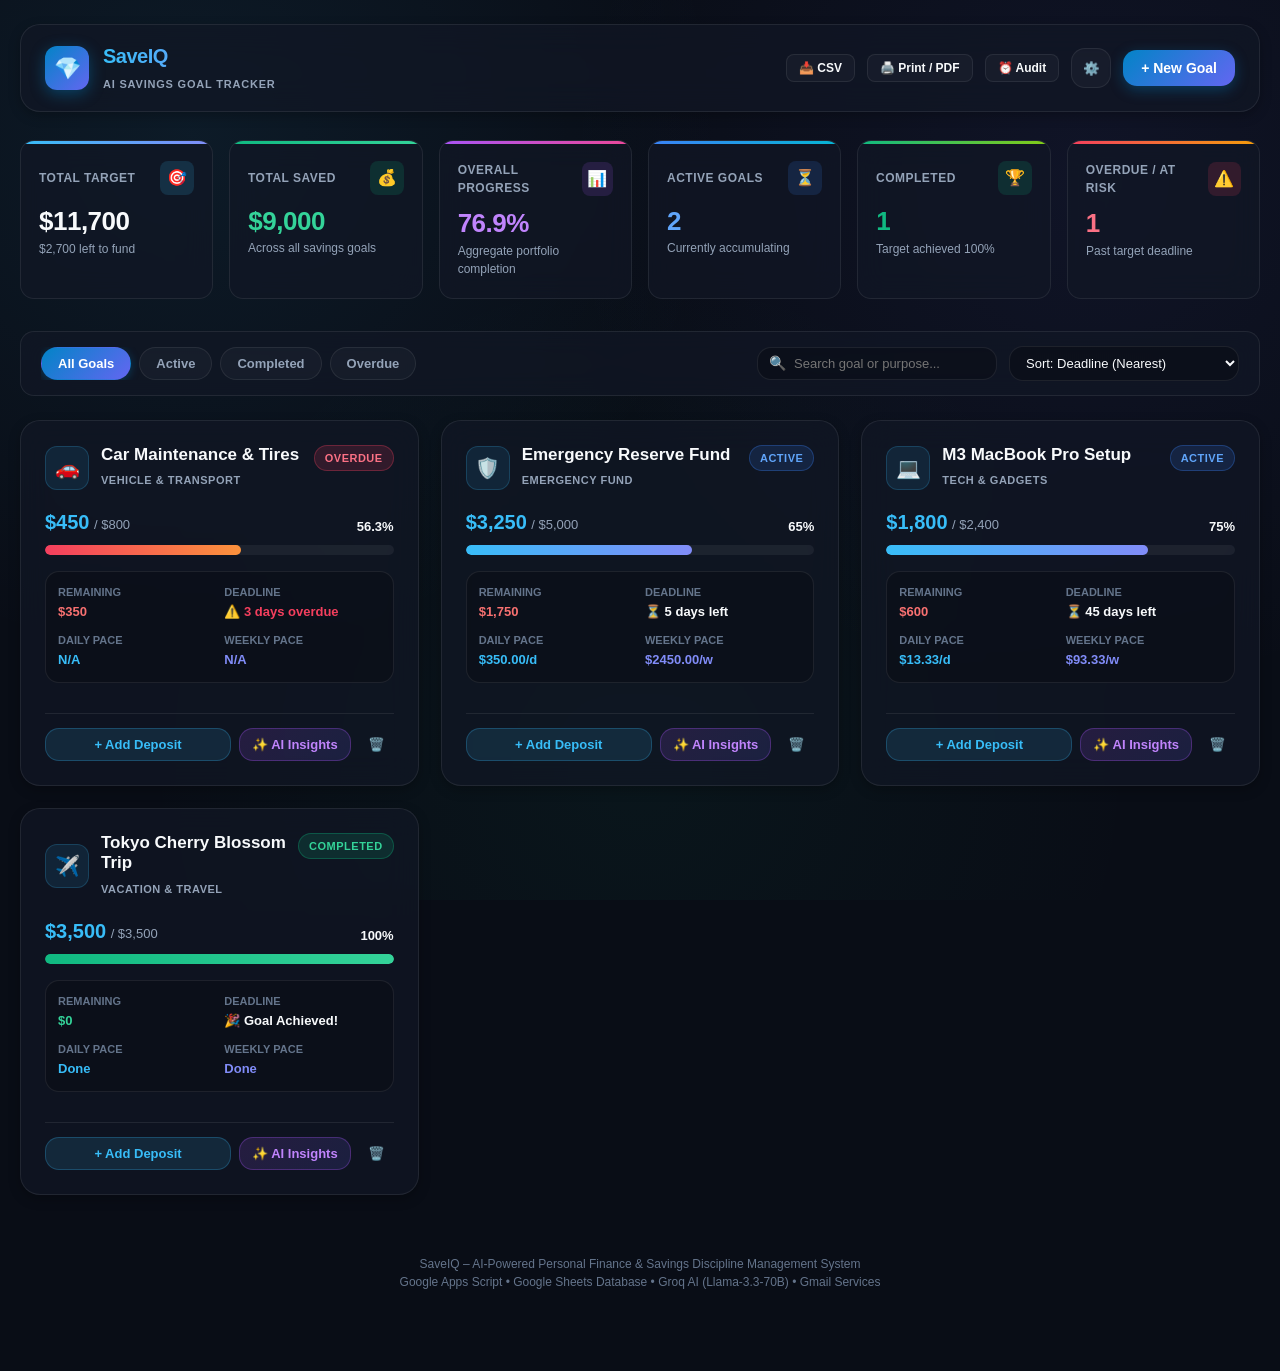
==== Index.html @ c3c2f81e "Fix Vercel deployment: inline CSS/JS and add vercel.json" ====
﻿<!DOCTYPE html>
<html lang="en">
<head>
  <meta charset="UTF-8">
  <meta name="viewport" content="width=device-width, initial-scale=1.0">
  <title>SaveIQ – AI Savings Goal Tracker</title>
  <link rel="stylesheet" href="styles.css">
  <style>
    /* Inline Fallback & Apps Script compatibility */
    /* ==========================================================================
   SaveIQ – AI Savings Goal Tracker
   Modern Glassmorphism UI & High-Fidelity Design System
   ========================================================================== */

:root {
  /* Color Palette */
  --bg-primary: #090d16;
  --bg-secondary: #0f172a;
  --bg-card: rgba(18, 24, 38, 0.7);
  --bg-card-hover: rgba(26, 34, 52, 0.85);
  --bg-glass: rgba(255, 255, 255, 0.03);
  --border-glass: rgba(255, 255, 255, 0.08);
  --border-focus: #38bdf8;

  --accent-cyan: #38bdf8;
  --accent-blue: #3b82f6;
  --accent-indigo: #6366f1;
  --accent-purple: #a855f7;
  --accent-emerald: #10b981;
  --accent-amber: #f59e0b;
  --accent-rose: #f43f5e;

  /* Typography */
  --text-main: #f8fafc;
  --text-muted: #94a3b8;
  --text-dim: #64748b;
  --font-family: -apple-system, BlinkMacSystemFont, "Segoe UI", Roboto, "Helvetica Neue", Arial, sans-serif;

  /* Elevation & Shadows */
  --shadow-sm: 0 4px 12px rgba(0, 0, 0, 0.25);
  --shadow-md: 0 10px 30px rgba(0, 0, 0, 0.4);
  --shadow-lg: 0 20px 50px rgba(0, 0, 0, 0.6);
  --shadow-glow: 0 0 25px rgba(56, 189, 248, 0.25);

  --radius-sm: 8px;
  --radius-md: 14px;
  --radius-lg: 20px;
  --radius-full: 9999px;

  --transition-fast: 0.2s cubic-bezier(0.4, 0, 0.2, 1);
  --transition-normal: 0.3s cubic-bezier(0.4, 0, 0.2, 1);
}

/* Light Theme Variables */
[data-theme="light"] {
  --bg-primary: #f1f5f9;
  --bg-secondary: #ffffff;
  --bg-card: rgba(255, 255, 255, 0.85);
  --bg-card-hover: rgba(255, 255, 255, 0.98);
  --bg-glass: rgba(0, 0, 0, 0.02);
  --border-glass: rgba(0, 0, 0, 0.08);
  --border-focus: #0284c7;
  --text-main: #0f172a;
  --text-muted: #475569;
  --text-dim: #94a3b8;
  --shadow-md: 0 10px 30px rgba(0, 0, 0, 0.08);
  --shadow-glow: 0 0 20px rgba(2, 132, 199, 0.15);
}

/* Reset & Global */
*, *::before, *::after {
  box-sizing: border-box;
  margin: 0;
  padding: 0;
}

body {
  font-family: var(--font-family);
  background-color: var(--bg-primary);
  background-image: 
    radial-gradient(circle at 15% 15%, rgba(56, 189, 248, 0.08) 0%, transparent 40%),
    radial-gradient(circle at 85% 20%, rgba(99, 102, 241, 0.08) 0%, transparent 40%),
    radial-gradient(circle at 50% 85%, rgba(16, 185, 129, 0.05) 0%, transparent 50%);
  background-attachment: fixed;
  color: var(--text-main);
  min-height: 100vh;
  line-height: 1.5;
  overflow-x: hidden;
  -webkit-font-smoothing: antialiased;
}

/* Container */
.container {
  max-width: 1320px;
  margin: 0 auto;
  padding: 24px 20px 80px 20px;
}

/* Header & Navigation */
.header-nav {
  display: flex;
  align-items: center;
  justify-content: space-between;
  padding: 16px 24px;
  background: var(--bg-card);
  backdrop-filter: blur(16px);
  -webkit-backdrop-filter: blur(16px);
  border: 1px solid var(--border-glass);
  border-radius: var(--radius-lg);
  margin-bottom: 28px;
  box-shadow: var(--shadow-sm);
}

.brand {
  display: flex;
  align-items: center;
  gap: 14px;
  text-decoration: none;
  color: inherit;
}

.brand-icon {
  width: 44px;
  height: 44px;
  background: linear-gradient(135deg, #0284c7, #6366f1);
  border-radius: 12px;
  display: flex;
  align-items: center;
  justify-content: center;
  font-size: 22px;
  box-shadow: 0 4px 15px rgba(2, 132, 199, 0.4);
}

.brand-text h1 {
  font-size: 20px;
  font-weight: 800;
  letter-spacing: -0.5px;
  background: linear-gradient(90deg, #38bdf8, #818cf8);
  -webkit-background-clip: text;
  -webkit-text-fill-color: transparent;
}

.brand-text span {
  font-size: 11px;
  font-weight: 600;
  color: var(--text-muted);
  text-transform: uppercase;
  letter-spacing: 0.8px;
}

.nav-actions {
  display: flex;
  align-items: center;
  gap: 12px;
}

/* Buttons */
.btn {
  display: inline-flex;
  align-items: center;
  justify-content: center;
  gap: 8px;
  padding: 10px 18px;
  font-size: 14px;
  font-weight: 600;
  border-radius: var(--radius-md);
  border: none;
  cursor: pointer;
  transition: all var(--transition-fast);
  text-decoration: none;
}

.btn-primary {
  background: linear-gradient(135deg, #0284c7, #6366f1);
  color: #ffffff;
  box-shadow: 0 4px 14px rgba(2, 132, 199, 0.35);
}

.btn-primary:hover {
  transform: translateY(-2px);
  box-shadow: 0 6px 20px rgba(2, 132, 199, 0.5);
}

.btn-secondary {
  background: var(--bg-glass);
  color: var(--text-main);
  border: 1px solid var(--border-glass);
}

.btn-secondary:hover {
  background: rgba(255, 255, 255, 0.08);
  border-color: rgba(255, 255, 255, 0.2);
}

.btn-icon {
  width: 40px;
  height: 40px;
  padding: 0;
  border-radius: var(--radius-md);
  background: var(--bg-glass);
  border: 1px solid var(--border-glass);
  color: var(--text-main);
  display: flex;
  align-items: center;
  justify-content: center;
  cursor: pointer;
  transition: all var(--transition-fast);
}

.btn-icon:hover {
  background: rgba(255, 255, 255, 0.08);
  border-color: rgba(255, 255, 255, 0.2);
}

.btn-sm {
  padding: 6px 12px;
  font-size: 12px;
  border-radius: var(--radius-sm);
}

/* KPI Analytics Section */
.kpi-grid {
  display: grid;
  grid-template-columns: repeat(auto-fit, minmax(190px, 1fr));
  gap: 16px;
  margin-bottom: 32px;
}

.kpi-card {
  background: var(--bg-card);
  backdrop-filter: blur(14px);
  -webkit-backdrop-filter: blur(14px);
  border: 1px solid var(--border-glass);
  border-radius: var(--radius-md);
  padding: 20px 18px;
  position: relative;
  overflow: hidden;
  transition: transform var(--transition-fast), border-color var(--transition-fast), box-shadow var(--transition-fast);
}

.kpi-card:hover {
  transform: translateY(-3px);
  border-color: rgba(56, 189, 248, 0.3);
  box-shadow: var(--shadow-sm);
}

.kpi-header {
  display: flex;
  align-items: center;
  justify-content: space-between;
  margin-bottom: 12px;
}

.kpi-title {
  font-size: 12px;
  font-weight: 600;
  text-transform: uppercase;
  letter-spacing: 0.5px;
  color: var(--text-muted);
}

.kpi-icon {
  width: 34px;
  height: 34px;
  border-radius: 8px;
  display: flex;
  align-items: center;
  justify-content: center;
  font-size: 16px;
}

.kpi-val {
  font-size: 26px;
  font-weight: 800;
  color: var(--text-main);
  letter-spacing: -0.5px;
  line-height: 1.1;
  margin-bottom: 4px;
}

.kpi-sub {
  font-size: 12px;
  color: var(--text-muted);
  display: flex;
  align-items: center;
  gap: 4px;
}

/* Accent Glows for KPI Cards */
.kpi-card::before {
  content: "";
  position: absolute;
  top: 0;
  left: 0;
  width: 100%;
  height: 3px;
}

.kpi-target::before { background: linear-gradient(90deg, #38bdf8, #818cf8); }
.kpi-saved::before { background: linear-gradient(90deg, #10b981, #34d399); }
.kpi-progress::before { background: linear-gradient(90deg, #a855f7, #ec4899); }
.kpi-active::before { background: linear-gradient(90deg, #3b82f6, #06b6d4); }
.kpi-completed::before { background: linear-gradient(90deg, #10b981, #84cc16); }
.kpi-overdue::before { background: linear-gradient(90deg, #f43f5e, #f59e0b); }

/* Dashboard Toolbar & Filter Section */
.toolbar {
  display: flex;
  flex-wrap: wrap;
  align-items: center;
  justify-content: space-between;
  gap: 16px;
  margin-bottom: 24px;
  background: var(--bg-card);
  backdrop-filter: blur(12px);
  border: 1px solid var(--border-glass);
  padding: 14px 20px;
  border-radius: var(--radius-md);
}

.filter-group {
  display: flex;
  align-items: center;
  gap: 8px;
  overflow-x: auto;
}

.filter-btn {
  padding: 8px 16px;
  font-size: 13px;
  font-weight: 600;
  border-radius: var(--radius-full);
  border: 1px solid var(--border-glass);
  background: var(--bg-glass);
  color: var(--text-muted);
  cursor: pointer;
  transition: all var(--transition-fast);
  white-space: nowrap;
}

.filter-btn:hover {
  color: var(--text-main);
  background: rgba(255, 255, 255, 0.06);
}

.filter-btn.active {
  background: linear-gradient(135deg, #0284c7, #6366f1);
  border-color: transparent;
  color: #ffffff;
  box-shadow: 0 2px 10px rgba(2, 132, 199, 0.35);
}

.search-box {
  position: relative;
  min-width: 240px;
}

.search-input {
  width: 100%;
  padding: 8px 14px 8px 36px;
  font-size: 13px;
  color: var(--text-main);
  background: rgba(0, 0, 0, 0.2);
  border: 1px solid var(--border-glass);
  border-radius: var(--radius-md);
  outline: none;
  transition: border-color var(--transition-fast);
}

.search-input:focus {
  border-color: var(--border-focus);
}

.search-icon {
  position: absolute;
  left: 12px;
  top: 50%;
  transform: translateY(-50%);
  font-size: 14px;
  color: var(--text-dim);
}

/* Goals Grid */
.goals-grid {
  display: grid;
  grid-template-columns: repeat(auto-fill, minmax(360px, 1fr));
  gap: 22px;
}

/* Goal Card */
.goal-card {
  background: var(--bg-card);
  backdrop-filter: blur(16px);
  -webkit-backdrop-filter: blur(16px);
  border: 1px solid var(--border-glass);
  border-radius: var(--radius-lg);
  padding: 24px;
  position: relative;
  display: flex;
  flex-direction: column;
  justify-content: space-between;
  transition: transform var(--transition-normal), box-shadow var(--transition-normal), border-color var(--transition-normal);
  box-shadow: var(--shadow-sm);
}

.goal-card:hover {
  transform: translateY(-4px);
  box-shadow: var(--shadow-md);
  border-color: rgba(56, 189, 248, 0.25);
}

.goal-top {
  display: flex;
  align-items: flex-start;
  justify-content: space-between;
  gap: 12px;
  margin-bottom: 16px;
}

.goal-meta {
  display: flex;
  align-items: center;
  gap: 12px;
}

.goal-emoji {
  width: 44px;
  height: 44px;
  border-radius: 12px;
  background: rgba(56, 189, 248, 0.1);
  border: 1px solid rgba(56, 189, 248, 0.2);
  display: flex;
  align-items: center;
  justify-content: center;
  font-size: 20px;
  flex-shrink: 0;
}

.goal-title-wrap h3 {
  font-size: 17px;
  font-weight: 700;
  color: var(--text-main);
  margin-bottom: 2px;
  line-height: 1.2;
}

.goal-category-tag {
  display: inline-block;
  font-size: 11px;
  font-weight: 600;
  color: var(--text-muted);
  text-transform: uppercase;
  letter-spacing: 0.5px;
}

/* Status Badges */
.status-pill {
  padding: 4px 10px;
  font-size: 11px;
  font-weight: 700;
  border-radius: var(--radius-full);
  text-transform: uppercase;
  letter-spacing: 0.5px;
  display: inline-flex;
  align-items: center;
  gap: 5px;
}

.status-pill.active {
  background: rgba(59, 130, 246, 0.15);
  color: #60a5fa;
  border: 1px solid rgba(59, 130, 246, 0.3);
}

.status-pill.completed {
  background: rgba(16, 185, 129, 0.15);
  color: #34d399;
  border: 1px solid rgba(16, 185, 129, 0.3);
}

.status-pill.overdue {
  background: rgba(244, 63, 94, 0.15);
  color: #fb7185;
  border: 1px solid rgba(244, 63, 94, 0.3);
}

/* Progress Section in Card */
.progress-container {
  margin: 16px 0;
}

.progress-info {
  display: flex;
  justify-content: space-between;
  align-items: flex-end;
  margin-bottom: 8px;
}

.saved-label {
  font-size: 20px;
  font-weight: 800;
  color: #38bdf8;
}

.target-label {
  font-size: 13px;
  color: var(--text-muted);
}

.percentage-badge {
  font-size: 13px;
  font-weight: 700;
  color: var(--text-main);
}

.progress-track {
  width: 100%;
  height: 10px;
  background: rgba(255, 255, 255, 0.06);
  border-radius: var(--radius-full);
  overflow: hidden;
  position: relative;
}

.progress-fill {
  height: 100%;
  border-radius: var(--radius-full);
  background: linear-gradient(90deg, #38bdf8, #818cf8);
  transition: width 0.6s cubic-bezier(0.4, 0, 0.2, 1);
}

.progress-fill.completed {
  background: linear-gradient(90deg, #10b981, #34d399);
}

.progress-fill.overdue {
  background: linear-gradient(90deg, #f43f5e, #fb923c);
}

/* Goal Details Stats Row */
.goal-metrics-row {
  display: grid;
  grid-template-columns: repeat(2, 1fr);
  gap: 10px;
  margin: 16px 0;
  padding: 12px;
  background: rgba(0, 0, 0, 0.2);
  border-radius: var(--radius-md);
  border: 1px solid var(--border-glass);
}

.metric-item {
  font-size: 11px;
}

.metric-item .lbl {
  color: var(--text-dim);
  text-transform: uppercase;
  font-weight: 600;
  margin-bottom: 2px;
}

.metric-item .val {
  font-size: 13px;
  font-weight: 700;
  color: var(--text-main);
}

/* Card Actions */
.goal-actions {
  display: flex;
  align-items: center;
  gap: 8px;
  margin-top: 14px;
  padding-top: 14px;
  border-top: 1px solid var(--border-glass);
}

.btn-deposit {
  flex: 1;
  background: rgba(56, 189, 248, 0.12);
  color: #38bdf8;
  border: 1px solid rgba(56, 189, 248, 0.25);
  padding: 8px 12px;
  font-size: 13px;
  font-weight: 600;
  border-radius: var(--radius-md);
  cursor: pointer;
  transition: all var(--transition-fast);
}

.btn-deposit:hover {
  background: rgba(56, 189, 248, 0.25);
  color: #ffffff;
}

.btn-ai {
  background: linear-gradient(135deg, rgba(168, 85, 247, 0.15), rgba(99, 102, 241, 0.15));
  color: #c084fc;
  border: 1px solid rgba(168, 85, 247, 0.3);
  padding: 8px 12px;
  font-size: 13px;
  font-weight: 600;
  border-radius: var(--radius-md);
  cursor: pointer;
  transition: all var(--transition-fast);
  display: flex;
  align-items: center;
  gap: 6px;
}

.btn-ai:hover {
  background: linear-gradient(135deg, #a855f7, #6366f1);
  color: #ffffff;
  box-shadow: 0 4px 15px rgba(168, 85, 247, 0.4);
}

.btn-delete {
  padding: 8px;
  background: transparent;
  color: var(--text-dim);
  border: 1px solid transparent;
  border-radius: var(--radius-md);
  cursor: pointer;
  transition: all var(--transition-fast);
}

.btn-delete:hover {
  color: #f43f5e;
  background: rgba(244, 63, 94, 0.1);
  border-color: rgba(244, 63, 94, 0.2);
}

/* Empty State */
.empty-state {
  grid-column: 1 / -1;
  text-align: center;
  padding: 60px 20px;
  background: var(--bg-card);
  backdrop-filter: blur(14px);
  border: 1px dashed var(--border-glass);
  border-radius: var(--radius-lg);
}

.empty-icon {
  font-size: 54px;
  margin-bottom: 16px;
  display: inline-block;
  animation: float 3s ease-in-out infinite;
}

@keyframes float {
  0%, 100% { transform: translateY(0); }
  50% { transform: translateY(-8px); }
}

.empty-state h3 {
  font-size: 20px;
  font-weight: 700;
  color: var(--text-main);
  margin-bottom: 8px;
}

.empty-state p {
  color: var(--text-muted);
  font-size: 14px;
  max-width: 440px;
  margin: 0 auto 24px auto;
}

/* Modals */
.modal-overlay {
  position: fixed;
  inset: 0;
  background: rgba(0, 0, 0, 0.7);
  backdrop-filter: blur(10px);
  -webkit-backdrop-filter: blur(10px);
  display: flex;
  align-items: center;
  justify-content: center;
  padding: 20px;
  z-index: 1000;
  opacity: 0;
  pointer-events: none;
  transition: opacity var(--transition-normal);
}

.modal-overlay.active {
  opacity: 1;
  pointer-events: auto;
}

.modal-content {
  background: var(--bg-secondary);
  border: 1px solid var(--border-glass);
  border-radius: var(--radius-lg);
  width: 100%;
  max-width: 540px;
  max-height: 90vh;
  overflow-y: auto;
  box-shadow: var(--shadow-lg);
  transform: scale(0.95) translateY(10px);
  transition: transform var(--transition-normal);
  padding: 28px;
  position: relative;
}

.modal-overlay.active .modal-content {
  transform: scale(1) translateY(0);
}

.modal-header {
  display: flex;
  align-items: center;
  justify-content: space-between;
  margin-bottom: 22px;
}

.modal-title {
  font-size: 20px;
  font-weight: 800;
  color: var(--text-main);
  display: flex;
  align-items: center;
  gap: 10px;
}

.modal-close {
  background: transparent;
  border: none;
  color: var(--text-dim);
  font-size: 22px;
  cursor: pointer;
  padding: 4px;
  border-radius: 6px;
  transition: color var(--transition-fast);
}

.modal-close:hover {
  color: var(--text-main);
}

/* Forms */
.form-group {
  margin-bottom: 18px;
}

.form-label {
  display: block;
  font-size: 13px;
  font-weight: 600;
  color: var(--text-muted);
  margin-bottom: 6px;
}

.form-input, .form-select, .form-textarea {
  width: 100%;
  padding: 10px 14px;
  font-size: 14px;
  font-family: inherit;
  color: var(--text-main);
  background: rgba(0, 0, 0, 0.25);
  border: 1px solid var(--border-glass);
  border-radius: var(--radius-md);
  outline: none;
  transition: border-color var(--transition-fast), box-shadow var(--transition-fast);
}

.form-input:focus, .form-select:focus, .form-textarea:focus {
  border-color: var(--border-focus);
  box-shadow: 0 0 0 3px rgba(56, 189, 248, 0.15);
}

.form-row {
  display: grid;
  grid-template-columns: repeat(2, 1fr);
  gap: 14px;
}

.form-hint {
  font-size: 11px;
  color: var(--text-dim);
  margin-top: 4px;
}

/* Quick Deposit Preset Chips */
.preset-chips {
  display: flex;
  gap: 8px;
  margin-top: 10px;
  flex-wrap: wrap;
}

.preset-chip {
  padding: 6px 14px;
  font-size: 13px;
  font-weight: 600;
  background: var(--bg-glass);
  border: 1px solid var(--border-glass);
  border-radius: var(--radius-md);
  color: var(--text-muted);
  cursor: pointer;
  transition: all var(--transition-fast);
}

.preset-chip:hover {
  background: rgba(56, 189, 248, 0.15);
  border-color: rgba(56, 189, 248, 0.4);
  color: #38bdf8;
}

/* AI Insights View */
.ai-modal-content {
  max-width: 680px;
}

.ai-output-box {
  background: rgba(0, 0, 0, 0.35);
  border: 1px solid var(--border-glass);
  border-radius: var(--radius-md);
  padding: 20px;
  font-size: 14px;
  line-height: 1.6;
  color: #e2e8f0;
  max-height: 480px;
  overflow-y: auto;
}

.ai-output-box h3 {
  font-size: 16px;
  color: #38bdf8;
  margin: 18px 0 8px 0;
}

.ai-output-box h3:first-child {
  margin-top: 0;
}

.ai-output-box p {
  margin-bottom: 12px;
}

.ai-output-box ul, .ai-output-box ol {
  margin: 8px 0 16px 20px;
}

.ai-output-box li {
  margin-bottom: 6px;
}

.ai-output-box strong {
  color: #ffffff;
}

.ai-badge-source {
  font-size: 11px;
  font-weight: 600;
  padding: 4px 10px;
  border-radius: var(--radius-full);
  background: rgba(168, 85, 247, 0.15);
  color: #c084fc;
  border: 1px solid rgba(168, 85, 247, 0.3);
  display: inline-block;
  margin-bottom: 12px;
}

/* Loading Spinner */
.spinner-wrap {
  text-align: center;
  padding: 40px 20px;
}

.spinner {
  width: 44px;
  height: 44px;
  border: 4px solid rgba(56, 189, 248, 0.15);
  border-top-color: #38bdf8;
  border-radius: 50%;
  animation: spin 0.8s linear infinite;
  margin: 0 auto 16px auto;
}

@keyframes spin {
  to { transform: rotate(360deg); }
}

/* Toast Notifications */
.toast-container {
  position: fixed;
  bottom: 24px;
  right: 24px;
  display: flex;
  flex-direction: column;
  gap: 10px;
  z-index: 2000;
}

.toast {
  background: #1e293b;
  border: 1px solid var(--border-glass);
  border-left: 4px solid #38bdf8;
  padding: 14px 18px;
  border-radius: var(--radius-md);
  box-shadow: var(--shadow-lg);
  font-size: 13px;
  font-weight: 500;
  color: #ffffff;
  display: flex;
  align-items: center;
  gap: 10px;
  min-width: 280px;
  max-width: 400px;
  animation: slideIn 0.3s cubic-bezier(0.4, 0, 0.2, 1);
}

.toast.success { border-left-color: #10b981; }
.toast.error { border-left-color: #f43f5e; }
.toast.warning { border-left-color: #f59e0b; }

@keyframes slideIn {
  from { transform: translateX(100%); opacity: 0; }
  to { transform: translateX(0); opacity: 1; }
}

/* Print Optimization for PDF Reports */
@media print {
  body {
    background: #ffffff !important;
    color: #000000 !important;
  }
  .header-nav, .toolbar, .goal-actions, .btn, .modal-overlay {
    display: none !important;
  }
  .kpi-card, .goal-card {
    border: 1px solid #cccccc !important;
    background: #ffffff !important;
    box-shadow: none !important;
    page-break-inside: avoid;
  }
  .saved-label, .kpi-val {
    color: #000000 !important;
  }
}

/* Mobile & Tablet Responsive */
@media (max-width: 768px) {
  .header-nav {
    flex-direction: column;
    align-items: flex-start;
    gap: 16px;
  }
  .nav-actions {
    width: 100%;
    justify-content: space-between;
  }
  .toolbar {
    flex-direction: column;
    align-items: stretch;
  }
  .search-box {
    width: 100%;
  }
  .goals-grid {
    grid-template-columns: 1fr;
  }
  .form-row {
    grid-template-columns: 1fr;
  }
}

  </style>
</head>
<body>

  <div class="container">
    <!-- Top Navigation & Brand Header -->
    <header class="header-nav">
      <a href="#" class="brand">
        <div class="brand-icon">💎</div>
        <div class="brand-text">
          <h1>SaveIQ</h1>
          <span>AI Savings Goal Tracker</span>
        </div>
      </a>

      <div class="nav-actions">
        <button class="btn btn-secondary btn-sm" onclick="exportGoalsCSV()" title="Export CSV Report">
          📥 CSV
        </button>
        <button class="btn btn-secondary btn-sm" onclick="printFinancialReport()" title="Print / PDF Report">
          🖨️ Print / PDF
        </button>
        <button class="btn btn-secondary btn-sm" onclick="runManualAudit()" title="Trigger Automated Daily Audit">
          ⏰ Audit
        </button>
        <button class="btn-icon" onclick="openSettingsModal()" title="Settings & Groq API Key">
          ⚙️
        </button>
        <button class="btn btn-primary" onclick="openCreateModal()">
          + New Goal
        </button>
      </div>
    </header>

    <!-- KPI Analytics Metrics -->
    <section class="kpi-grid">
      <!-- Total Target -->
      <div class="kpi-card kpi-target">
        <div class="kpi-header">
          <span class="kpi-title">Total Target</span>
          <div class="kpi-icon" style="background: rgba(56, 189, 248, 0.15); color: #38bdf8;">🎯</div>
        </div>
        <div class="kpi-val" id="kpiTotalTarget">$0</div>
        <div class="kpi-sub" id="kpiRemainingLabel">$0 left to fund</div>
      </div>

      <!-- Total Saved -->
      <div class="kpi-card kpi-saved">
        <div class="kpi-header">
          <span class="kpi-title">Total Saved</span>
          <div class="kpi-icon" style="background: rgba(16, 185, 129, 0.15); color: #34d399;">💰</div>
        </div>
        <div class="kpi-val" id="kpiTotalSaved" style="color: #34d399;">$0</div>
        <div class="kpi-sub">Across all savings goals</div>
      </div>

      <!-- Overall Progress -->
      <div class="kpi-card kpi-progress">
        <div class="kpi-header">
          <span class="kpi-title">Overall Progress</span>
          <div class="kpi-icon" style="background: rgba(168, 85, 247, 0.15); color: #c084fc;">📊</div>
        </div>
        <div class="kpi-val" id="kpiOverallProgress" style="color: #c084fc;">0%</div>
        <div class="kpi-sub">Aggregate portfolio completion</div>
      </div>

      <!-- Active Goals -->
      <div class="kpi-card kpi-active">
        <div class="kpi-header">
          <span class="kpi-title">Active Goals</span>
          <div class="kpi-icon" style="background: rgba(59, 130, 246, 0.15); color: #60a5fa;">⏳</div>
        </div>
        <div class="kpi-val" id="kpiActiveGoals" style="color: #60a5fa;">0</div>
        <div class="kpi-sub">Currently accumulating</div>
      </div>

      <!-- Completed Goals -->
      <div class="kpi-card kpi-completed">
        <div class="kpi-header">
          <span class="kpi-title">Completed</span>
          <div class="kpi-icon" style="background: rgba(16, 185, 129, 0.15); color: #10b981;">🏆</div>
        </div>
        <div class="kpi-val" id="kpiCompletedGoals" style="color: #10b981;">0</div>
        <div class="kpi-sub">Target achieved 100%</div>
      </div>

      <!-- Overdue Goals -->
      <div class="kpi-card kpi-overdue">
        <div class="kpi-header">
          <span class="kpi-title">Overdue / At Risk</span>
          <div class="kpi-icon" style="background: rgba(244, 63, 94, 0.15); color: #fb7185;">⚠️</div>
        </div>
        <div class="kpi-val" id="kpiOverdueGoals" style="color: #fb7185;">0</div>
        <div class="kpi-sub">Past target deadline</div>
      </div>
    </section>

    <!-- Dashboard Toolbar, Filters & Search -->
    <section class="toolbar">
      <div class="filter-group">
        <button class="filter-btn active" data-filter="all">All Goals</button>
        <button class="filter-btn" data-filter="active">Active</button>
        <button class="filter-btn" data-filter="completed">Completed</button>
        <button class="filter-btn" data-filter="overdue">Overdue</button>
      </div>

      <div style="display: flex; align-items: center; gap: 12px; flex-wrap: wrap;">
        <div class="search-box">
          <span class="search-icon">🔍</span>
          <input type="text" id="searchGoalInput" class="search-input" placeholder="Search goal or purpose...">
        </div>

        <select id="sortGoalSelect" class="form-select" style="width: auto; padding: 8px 12px; font-size: 13px;">
          <option value="deadline">Sort: Deadline (Nearest)</option>
          <option value="progress">Sort: Progress (%)</option>
          <option value="target">Sort: Target Amount (High-Low)</option>
          <option value="saved">Sort: Saved Amount (High-Low)</option>
        </select>
      </div>
    </section>

    <!-- Goals Grid Container -->
    <main class="goals-grid" id="goalsGrid">
      <!-- Dynamic Goal Cards Rendered Here via script.js -->
    </main>

    <!-- Footer -->
    <footer style="margin-top: 60px; text-align: center; font-size: 12px; color: var(--text-dim);">
      SaveIQ – AI-Powered Personal Finance & Savings Discipline Management System<br>
      Google Apps Script • Google Sheets Database • Groq AI (Llama-3.3-70B) • Gmail Services
    </footer>
  </div>

  <!-- ============================================================== -->
  <!-- MODALS -->
  <!-- ============================================================== -->

  <!-- Modal 1: Create New Savings Goal -->
  <div class="modal-overlay" id="createGoalModal">
    <div class="modal-content">
      <div class="modal-header">
        <h2 class="modal-title"><span>🎯</span> Create Savings Goal</h2>
        <button class="modal-close" onclick="closeCreateModal()">&times;</button>
      </div>

      <form id="createGoalForm">
        <div class="form-group">
          <label class="form-label" for="goalName">Goal Name *</label>
          <input type="text" id="goalName" class="form-input" placeholder="e.g. M3 MacBook Pro, Emergency Fund" required>
        </div>

        <div class="form-row">
          <div class="form-group">
            <label class="form-label" for="goalTarget">Target Amount ($) *</label>
            <input type="number" id="goalTarget" class="form-input" min="1" step="0.01" placeholder="2500" required>
          </div>
          <div class="form-group">
            <label class="form-label" for="goalInitial">Initial Savings ($)</label>
            <input type="number" id="goalInitial" class="form-input" min="0" step="0.01" placeholder="0">
          </div>
        </div>

        <div class="form-row">
          <div class="form-group">
            <label class="form-label" for="goalDeadline">Target Deadline *</label>
            <input type="date" id="goalDeadline" class="form-input" required>
          </div>
          <div class="form-group">
            <label class="form-label" for="goalPurpose">Category / Purpose *</label>
            <select id="goalPurpose" class="form-select" required>
              <option value="Tech & Gadgets">💻 Tech & Gadgets</option>
              <option value="Emergency Fund">🛡️ Emergency Fund</option>
              <option value="Vacation & Travel">✈️ Vacation & Travel</option>
              <option value="Vehicle & Transport">🚗 Vehicle & Transport</option>
              <option value="Home & Real Estate">🏡 Home & Real Estate</option>
              <option value="Education & Career">🎓 Education & Career</option>
              <option value="Investment & Wealth">📈 Investment & Wealth</option>
              <option value="Health & Wellness">❤️ Health & Wellness</option>
              <option value="Shopping & Luxury">🛍️ Shopping & Luxury</option>
              <option value="General Savings" selected>💰 General Savings</option>
            </select>
          </div>
        </div>

        <div class="form-group">
          <label class="form-label" for="goalEmail">Alert & Notification Email</label>
          <input type="email" id="goalEmail" class="form-input" placeholder="your-email@gmail.com">
          <div class="form-hint">Used for automated deadline audits and Gmail reminders.</div>
        </div>

        <!-- Live Plan Velocity Preview -->
        <div id="formPacingPreview" style="display: none; background: rgba(56, 189, 248, 0.08); border-left: 3px solid #38bdf8; padding: 12px; border-radius: 8px; font-size: 13px; color: #cbd5e1; margin-bottom: 18px;">
        </div>

        <div style="display: flex; justify-content: flex-end; gap: 10px; margin-top: 24px;">
          <button type="button" class="btn btn-secondary" onclick="closeCreateModal()">Cancel</button>
          <button type="submit" class="btn btn-primary" id="btnSubmitGoal">Create Savings Goal</button>
        </div>
      </form>
    </div>
  </div>

  <!-- Modal 2: Add Savings Deposit -->
  <div class="modal-overlay" id="depositModal">
    <div class="modal-content">
      <div class="modal-header">
        <h2 class="modal-title"><span>💵</span> Deposit Contribution</h2>
        <button class="modal-close" onclick="closeDepositModal()">&times;</button>
      </div>

      <form id="depositForm">
        <p style="color: var(--text-muted); font-size: 14px; margin-bottom: 4px;">
          Adding funds to: <strong id="depositGoalName" style="color: var(--text-main);">Goal Name</strong>
        </p>
        <p style="color: var(--text-dim); font-size: 13px; margin-bottom: 18px;">
          Remaining balance: <strong id="depositGoalRemaining" style="color: #f87171;">$0</strong>
        </p>

        <div class="form-group">
          <label class="form-label" for="depositAmountInput">Deposit Amount ($) *</label>
          <input type="number" id="depositAmountInput" class="form-input" min="1" step="0.01" placeholder="Enter amount" required autofocus>
          
          <div class="preset-chips">
            <button type="button" class="preset-chip" onclick="setPresetDeposit(10)">+$10</button>
            <button type="button" class="preset-chip" onclick="setPresetDeposit(25)">+$25</button>
            <button type="button" class="preset-chip" onclick="setPresetDeposit(50)">+$50</button>
            <button type="button" class="preset-chip" onclick="setPresetDeposit(100)">+$100</button>
            <button type="button" class="preset-chip" onclick="setPresetDeposit(250)">+$250</button>
          </div>
        </div>

        <div style="display: flex; justify-content: flex-end; gap: 10px; margin-top: 24px;">
          <button type="button" class="btn btn-secondary" onclick="closeDepositModal()">Cancel</button>
          <button type="submit" class="btn btn-primary" id="btnConfirmDeposit">Deposit Contribution</button>
        </div>
      </form>
    </div>
  </div>

  <!-- Modal 3: AI Financial Insights & Advice -->
  <div class="modal-overlay" id="aiModal">
    <div class="modal-content ai-modal-content">
      <div class="modal-header">
        <h2 class="modal-title"><span>✨</span> AI Financial Advisor</h2>
        <button class="modal-close" onclick="closeAIModal()">&times;</button>
      </div>

      <div style="display: flex; justify-content: space-between; align-items: center; margin-bottom: 12px;">
        <span style="font-size: 14px; color: var(--text-muted);">
          Goal: <strong id="aiGoalTitle" style="color: var(--text-main);"></strong>
        </span>
        <span class="ai-badge-source" id="aiSourceBadge">Groq Cloud (Llama-3.3-70B)</span>
      </div>

      <div class="ai-output-box" id="aiContentBox">
        <!-- Rendered AI Advice -->
      </div>

      <div style="display: flex; justify-content: flex-end; gap: 10px; margin-top: 20px;">
        <button type="button" class="btn btn-secondary" onclick="copyAIAdvice()">📋 Copy Insights</button>
        <button type="button" class="btn btn-primary" onclick="closeAIModal()">Done</button>
      </div>
    </div>
  </div>

  <!-- Modal 4: Settings & Groq API Key -->
  <div class="modal-overlay" id="settingsModal">
    <div class="modal-content">
      <div class="modal-header">
        <h2 class="modal-title"><span>⚙️</span> System Settings</h2>
        <button class="modal-close" onclick="closeSettingsModal()">&times;</button>
      </div>

      <div class="form-group">
        <label class="form-label" for="groqApiKeyInput">Groq Cloud API Key</label>
        <input type="password" id="groqApiKeyInput" class="form-input" placeholder="gsk_...">
        <div class="form-hint">
          Powers the <strong>llama-3.3-70b-versatile</strong> AI financial reasoning model. Get a free API key at <a href="https://console.groq.com/keys" target="_blank" style="color: #38bdf8; text-decoration: underline;">console.groq.com</a>.
        </div>
      </div>

      <div style="background: rgba(0,0,0,0.25); border: 1px solid var(--border-glass); border-radius: var(--radius-md); padding: 14px; margin-bottom: 20px;">
        <div style="font-size: 12px; color: var(--text-dim); text-transform: uppercase; font-weight: 600; margin-bottom: 4px;">Detected Backend Mode</div>
        <div style="font-size: 14px; font-weight: 700; color: #38bdf8;" id="activeBackendModeLabel">DETECTING...</div>
        <p style="font-size: 12px; color: var(--text-muted); margin-top: 4px;">
          Seamlessly supports Google Apps Script (Web App), FastAPI (Python), and Local Browser Storage.
        </p>
      </div>

      <div style="display: flex; justify-content: flex-end; gap: 10px;">
        <button type="button" class="btn btn-secondary" onclick="closeSettingsModal()">Close</button>
        <button type="button" class="btn btn-primary" onclick="saveSettings()">Save Settings</button>
      </div>
    </div>
  </div>

  <!-- Toast Container -->
  <div class="toast-container" id="toastContainer"></div>

  <!-- Scripts -->
  <script src="script.js"></script>
  <script>
    /* Inline Fallback & Apps Script compatibility */
    /**
 * SaveIQ – AI Savings Goal Tracker
 * Frontend Interaction, Dynamic Analytics, AI Insights & Backend Bridge
 * 
 * Features:
 * - Dual Engine: Automatically bridges with Google Apps Script (google.script.run),
 *   FastAPI backend (/api/*), or Local Browser Storage with Direct Groq API client!
 * - Real-time Financial Analytics & KPI calculation
 * - Reactive Filtering, Search, & Sorting
 * - AI Recommendation streaming & markdown rendering
 * - Confetti celebration on goal achievement
 * - PDF and CSV report export
 */

// ==========================================
// STATE MANAGEMENT & CONFIGURATION
// ==========================================
const AppState = {
  goals: [],
  filteredGoals: [],
  currentFilter: "all",
  searchQuery: "",
  sortBy: "deadline",
  stats: {
    totalGoals: 0,
    totalTarget: 0,
    totalSaved: 0,
    totalRemaining: 0,
    overallProgress: 0,
    activeGoals: 0,
    completedGoals: 0,
    overdueGoals: 0
  },
  currentGoalForDeposit: null,
  currentGoalForAI: null,
  groqApiKey: localStorage.getItem("saveiq_groq_key") || "",
  backendMode: "auto" // 'auto', 'gas', 'fastapi', 'local'
};

// Purpose to Emoji Mapping for Visual Appeal
const PURPOSE_ICONS = {
  "Emergency Fund": "🛡️",
  "Tech & Gadgets": "💻",
  "Vacation & Travel": "✈️",
  "Vehicle & Transport": "🚗",
  "Home & Real Estate": "🏡",
  "Education & Career": "🎓",
  "Investment & Wealth": "📈",
  "Shopping & Luxury": "🛍️",
  "Health & Wellness": "❤️",
  "General Savings": "💰"
};

// ==========================================
// BACKEND BRIDGE & DATA PROVIDER
// ==========================================
const BackendBridge = {
  isGAS: function() {
    return typeof google !== "undefined" && google.script && google.script.run;
  },

  isFastAPIAvailable: false,

  detectMode: async function() {
    if (this.isGAS()) {
      AppState.backendMode = "gas";
      return "gas";
    }
    try {
      const res = await fetch("/api/goals", { method: "HEAD" });
      if (res.ok) {
        AppState.backendMode = "fastapi";
        this.isFastAPIAvailable = true;
        return "fastapi";
      }
    } catch (e) {
      // Not running against FastAPI
    }
    AppState.backendMode = "local";
    return "local";
  },

  fetchGoals: function() {
    return new Promise((resolve, reject) => {
      if (AppState.backendMode === "gas") {
        google.script.run
          .withSuccessHandler(res => resolve(res.goals || []))
          .withFailureHandler(err => reject(err))
          .getAllGoals();
      } else if (AppState.backendMode === "fastapi") {
        fetch("/api/goals")
          .then(res => res.json())
          .then(data => resolve(data.goals || []))
          .catch(err => reject(err));
      } else {
        // LocalStorage fallback
        const local = localStorage.getItem("saveiq_goals");
        let list = local ? JSON.parse(local) : getDemoGoals();
        resolve(list.map(calculateClientMetrics));
      }
    });
  },

  createGoal: function(goalData) {
    return new Promise((resolve, reject) => {
      if (AppState.backendMode === "gas") {
        google.script.run
          .withSuccessHandler(res => resolve(res))
          .withFailureHandler(err => reject(err))
          .addGoal(goalData);
      } else if (AppState.backendMode === "fastapi") {
        fetch("/api/goals", {
          method: "POST",
          headers: { "Content-Type": "application/json" },
          body: JSON.stringify(goalData)
        })
          .then(res => res.json())
          .then(data => resolve(data))
          .catch(err => reject(err));
      } else {
        const id = "GID-" + Math.random().toString(36).substr(2, 8).toUpperCase();
        const newGoal = {
          id: id,
          goalName: goalData.goalName,
          targetAmount: parseFloat(goalData.targetAmount) || 0,
          savedAmount: parseFloat(goalData.initialSavings) || 0,
          deadline: goalData.deadline,
          purpose: goalData.purpose || "General Savings",
          createdAt: new Date().toISOString().slice(0, 19).replace("T", " "),
          email: goalData.email || "",
          alertSent: "No"
        };
        const calculated = calculateClientMetrics(newGoal);
        const existing = JSON.parse(localStorage.getItem("saveiq_goals") || "[]");
        existing.unshift(calculated);
        localStorage.setItem("saveiq_goals", JSON.stringify(existing));
        resolve({ success: true, goal: calculated });
      }
    });
  },

  addDeposit: function(id, amount) {
    return new Promise((resolve, reject) => {
      if (AppState.backendMode === "gas") {
        google.script.run
          .withSuccessHandler(res => resolve(res))
          .withFailureHandler(err => reject(err))
          .updateSavings(id, amount);
      } else if (AppState.backendMode === "fastapi") {
        fetch(`/api/goals/${id}/savings`, {
          method: "POST",
          headers: { "Content-Type": "application/json" },
          body: JSON.stringify({ amount: amount })
        })
          .then(res => res.json())
          .then(data => resolve(data))
          .catch(err => reject(err));
      } else {
        const existing = JSON.parse(localStorage.getItem("saveiq_goals") || "[]");
        const idx = existing.findIndex(g => g.id === id);
        if (idx !== -1) {
          existing[idx].savedAmount += parseFloat(amount);
          const updated = calculateClientMetrics(existing[idx]);
          existing[idx] = updated;
          localStorage.setItem("saveiq_goals", JSON.stringify(existing));
          resolve({ success: true, goal: updated, newSaved: updated.savedAmount });
        } else {
          reject(new Error("Goal not found"));
        }
      }
    });
  },

  deleteGoal: function(id) {
    return new Promise((resolve, reject) => {
      if (AppState.backendMode === "gas") {
        google.script.run
          .withSuccessHandler(res => resolve(res))
          .withFailureHandler(err => reject(err))
          .deleteGoal(id);
      } else if (AppState.backendMode === "fastapi") {
        fetch(`/api/goals/${id}`, { method: "DELETE" })
          .then(res => res.json())
          .then(data => resolve(data))
          .catch(err => reject(err));
      } else {
        let existing = JSON.parse(localStorage.getItem("saveiq_goals") || "[]");
        existing = existing.filter(g => g.id !== id);
        localStorage.setItem("saveiq_goals", JSON.stringify(existing));
        resolve({ success: true });
      }
    });
  },

  requestAIInsights: async function(goal) {
    if (AppState.backendMode === "gas") {
      return new Promise((resolve, reject) => {
        google.script.run
          .withSuccessHandler(res => resolve(res))
          .withFailureHandler(err => reject(err))
          .getAIInsights(goal.id);
      });
    }

    if (AppState.backendMode === "fastapi") {
      const res = await fetch("/api/ai/insights", {
        method: "POST",
        headers: { "Content-Type": "application/json" },
        body: JSON.stringify({ goal_id: goal.id })
      });
      return await res.json();
    }

    // Direct Groq Cloud API in Client-Side Mode
    const apiKey = AppState.groqApiKey;
    if (!apiKey) {
      return {
        success: true,
        isFallback: true,
        source: "SaveIQ Smart Heuristic Engine (Tip: Enter Groq API Key in Settings for Llama-3.3-70B)",
        recommendation: generateClientHeuristic(goal)
      };
    }

    try {
      const prompt = `SAVINGS GOAL PROFILE:
- Goal Name: ${goal.goalName}
- Purpose: ${goal.purpose}
- Target Amount: $${goal.targetAmount}
- Saved Amount: $${goal.savedAmount} (${goal.progressPercent}%)
- Remaining Amount: $${goal.remainingAmount}
- Deadline: ${goal.deadline} (${goal.daysLeft} days left)
- Status: ${goal.status}
- Required Daily: $${goal.dailyRequired}/day
- Required Weekly: $${goal.weeklyRequired}/week

Please act as a top-tier financial strategist and provide actionable, structured advice in clean markdown.`;

      const response = await fetch("https://api.groq.com/openai/v1/chat/completions", {
        method: "POST",
        headers: {
          "Content-Type": "application/json",
          "Authorization": "Bearer " + apiKey
        },
        body: JSON.stringify({
          model: "llama-3.3-70b-versatile",
          messages: [
            {
              role: "system",
              content: "You are SaveIQ's Senior AI Financial Advisor. Format your response with clear headings, daily savings pacing, 3 high-impact expense trimming hacks tailored to the purpose, and behavioral motivation."
            },
            { role: "user", content: prompt }
          ],
          temperature: 0.7,
          max_tokens: 1024
        })
      });

      if (!response.ok) {
        throw new Error("Groq API returned HTTP " + response.status);
      }

      const json = await response.json();
      const content = json.choices[0].message.content;
      return {
        success: true,
        isFallback: false,
        source: "Groq Cloud (Llama-3.3-70B)",
        recommendation: content
      };
    } catch (err) {
      console.warn("Direct Groq call failed, using heuristic:", err);
      return {
        success: true,
        isFallback: true,
        source: "SaveIQ Heuristic Engine (Groq request issue)",
        recommendation: generateClientHeuristic(goal)
      };
    }
  },

  triggerAudit: function() {
    return new Promise((resolve, reject) => {
      if (AppState.backendMode === "gas") {
        google.script.run
          .withSuccessHandler(res => resolve(res))
          .withFailureHandler(err => reject(err))
          .dailyAuditTrigger();
      } else if (AppState.backendMode === "fastapi") {
        fetch("/api/audit/trigger", { method: "POST" })
          .then(res => res.json())
          .then(data => resolve(data))
          .catch(err => reject(err));
      } else {
        // Local audit simulation
        const goals = AppState.goals;
        const alerted = goals.filter(g => (g.daysLeft <= 7 || g.status === "Overdue") && g.status !== "Completed");
        resolve({
          success: true,
          processed: goals.length,
          alertsSent: alerted.length,
          logs: alerted.map(g => `Alert queued for ${g.email || 'user'}: "${g.goalName}" (${g.daysLeft}d left)`)
        });
      }
    });
  }
};

// ==========================================
// CLIENT METRICS & HEURISTIC ENGINE
// ==========================================
function calculateClientMetrics(goal) {
  const target = Math.max(parseFloat(goal.targetAmount) || 0, 0);
  const saved = Math.max(parseFloat(goal.savedAmount) || 0, 0);
  const remaining = Math.max(target - saved, 0);
  const progressPercent = target > 0 ? Math.min(Math.round((saved / target) * 1000) / 10, 100) : 0;

  const deadline = new Date(goal.deadline);
  const today = new Date();
  today.setHours(0, 0, 0, 0);
  deadline.setHours(0, 0, 0, 0);

  const diffTime = deadline.getTime() - today.getTime();
  const daysLeft = Math.ceil(diffTime / (1000 * 60 * 60 * 24));

  let status = "Active";
  if (saved >= target) {
    status = "Completed";
  } else if (daysLeft < 0) {
    status = "Overdue";
  }

  let dailyRequired = 0;
  let weeklyRequired = 0;
  if (status === "Active" && daysLeft > 0 && remaining > 0) {
    dailyRequired = Math.round((remaining / daysLeft) * 100) / 100;
    weeklyRequired = Math.round((remaining / (daysLeft / 7)) * 100) / 100;
  }

  return {
    id: goal.id,
    goalName: goal.goalName,
    targetAmount: target,
    savedAmount: saved,
    remainingAmount: remaining,
    progressPercent: progressPercent,
    deadline: goal.deadline,
    daysLeft: daysLeft,
    status: status,
    purpose: goal.purpose || "General Savings",
    createdAt: goal.createdAt || new Date().toISOString().slice(0, 10),
    email: goal.email || "",
    alertSent: goal.alertSent || "No",
    dailyRequired: dailyRequired,
    weeklyRequired: weeklyRequired
  };
}

function generateClientHeuristic(goal) {
  return `### 📊 Financial Progress Assessment: ${goal.goalName}
- **Current Completion:** ${goal.progressPercent}% ($${goal.savedAmount.toFixed(2)} of $${goal.targetAmount.toFixed(2)})
- **Outstanding Balance:** $${goal.remainingAmount.toFixed(2)}
- **Timeline Status:** ${goal.daysLeft >= 0 ? goal.daysLeft + " days remaining" : Math.abs(goal.daysLeft) + " days overdue"}

### 💡 Pacing & Milestone Target
- **Daily Target:** Save **$${goal.dailyRequired.toFixed(2)}** each day to stay on schedule.
- **Weekly Target:** Deposit **$${goal.weeklyRequired.toFixed(2)}** per week.

### ✂️ High-Impact Savings Tactics (${goal.purpose})
1. **The 24-Hour Purchase Rule:** Delay impulse non-essential purchases for 24 hours. If you decide against it, transfer the money directly into this goal!
2. **Weekly Discretionary Trim:** Identify one subscription or dining expense to redirect into your savings target ($15–$30/week saved).
3. **Automated Payday Sweep:** Set an automatic bank recurring transfer on payday for $${goal.weeklyRequired.toFixed(2)}.

### 🚀 Motivation
*"Small daily disciplines repeated consistently lead to massive financial freedom."*`;
}

function getDemoGoals() {
  const tomorrow = new Date();
  tomorrow.setDate(tomorrow.getDate() + 45);

  const nextWeek = new Date();
  nextWeek.setDate(nextWeek.getDate() + 5);

  const past = new Date();
  past.setDate(past.getDate() - 3);

  const demo = [
    {
      id: "GID-DEMO001",
      goalName: "M3 MacBook Pro Setup",
      targetAmount: 2400,
      savedAmount: 1800,
      deadline: tomorrow.toISOString().slice(0, 10),
      purpose: "Tech & Gadgets",
      createdAt: "2026-08-01",
      email: "demo@saveiq.internal",
      alertSent: "No"
    },
    {
      id: "GID-DEMO002",
      goalName: "Emergency Reserve Fund",
      targetAmount: 5000,
      savedAmount: 3250,
      deadline: nextWeek.toISOString().slice(0, 10),
      purpose: "Emergency Fund",
      createdAt: "2026-07-15",
      email: "demo@saveiq.internal",
      alertSent: "No"
    },
    {
      id: "GID-DEMO003",
      goalName: "Tokyo Cherry Blossom Trip",
      targetAmount: 3500,
      savedAmount: 3500,
      deadline: tomorrow.toISOString().slice(0, 10),
      purpose: "Vacation & Travel",
      createdAt: "2026-06-10",
      email: "demo@saveiq.internal",
      alertSent: "Completed"
    },
    {
      id: "GID-DEMO004",
      goalName: "Car Maintenance & Tires",
      targetAmount: 800,
      savedAmount: 450,
      deadline: past.toISOString().slice(0, 10),
      purpose: "Vehicle & Transport",
      createdAt: "2026-08-10",
      email: "demo@saveiq.internal",
      alertSent: "No"
    }
  ];
  localStorage.setItem("saveiq_goals", JSON.stringify(demo));
  return demo;
}

// ==========================================
// UI RENDERING & COMPONENT LOGIC
// ==========================================
async function refreshDashboard() {
  const goalsContainer = document.getElementById("goalsGrid");
  goalsContainer.innerHTML = `
    <div class="spinner-wrap" style="grid-column: 1 / -1;">
      <div class="spinner"></div>
      <p style="color: var(--text-muted); font-size: 13px;">Synchronizing financial data...</p>
    </div>
  `;

  try {
    const goals = await BackendBridge.fetchGoals();
    AppState.goals = goals;
    calculateAggregateStats();
    renderKPIs();
    applyFilterAndRender();
  } catch (err) {
    showToast("Failed to load goals: " + err.message, "error");
    goalsContainer.innerHTML = `
      <div class="empty-state">
        <div class="empty-icon">⚠️</div>
        <h3>Unable to load savings goals</h3>
        <p>${err.message}</p>
        <button class="btn btn-primary" onclick="refreshDashboard()">Retry Connection</button>
      </div>
    `;
  }
}

function calculateAggregateStats() {
  let totalTarget = 0;
  let totalSaved = 0;
  let active = 0;
  let completed = 0;
  let overdue = 0;

  AppState.goals.forEach(g => {
    totalTarget += g.targetAmount;
    totalSaved += g.savedAmount;
    if (g.status === "Completed") completed++;
    else if (g.status === "Overdue") overdue++;
    else active++;
  });

  const overallProgress = totalTarget > 0 ? Math.min(Math.round((totalSaved / totalTarget) * 1000) / 10, 100) : 0;

  AppState.stats = {
    totalGoals: AppState.goals.length,
    totalTarget: totalTarget,
    totalSaved: totalSaved,
    totalRemaining: Math.max(totalTarget - totalSaved, 0),
    overallProgress: overallProgress,
    activeGoals: active,
    completedGoals: completed,
    overdueGoals: overdue
  };
}

function renderKPIs() {
  const s = AppState.stats;
  animateValue("kpiTotalTarget", s.totalTarget, "$");
  animateValue("kpiTotalSaved", s.totalSaved, "$");
  animateValue("kpiOverallProgress", s.overallProgress, "", "%");
  animateValue("kpiActiveGoals", s.activeGoals);
  animateValue("kpiCompletedGoals", s.completedGoals);
  animateValue("kpiOverdueGoals", s.overdueGoals);

  // Update remaining pill
  const remEl = document.getElementById("kpiRemainingLabel");
  if (remEl) {
    remEl.textContent = `$${s.totalRemaining.toLocaleString(undefined, {minimumFractionDigits: 0, maximumFractionDigits: 0})} left to fund`;
  }
}

function animateValue(elementId, value, prefix = "", suffix = "") {
  const el = document.getElementById(elementId);
  if (!el) return;
  const isFloat = value % 1 !== 0;
  el.textContent = `${prefix}${value.toLocaleString(undefined, {
    minimumFractionDigits: isFloat ? 1 : 0,
    maximumFractionDigits: 2
  })}${suffix}`;
}

function applyFilterAndRender() {
  let filtered = [...AppState.goals];

  // Apply Category / Status Filter
  if (AppState.currentFilter !== "all") {
    filtered = filtered.filter(g => g.status.toLowerCase() === AppState.currentFilter.toLowerCase());
  }

  // Apply Search
  if (AppState.searchQuery.trim() !== "") {
    const q = AppState.searchQuery.toLowerCase();
    filtered = filtered.filter(g =>
      g.goalName.toLowerCase().includes(q) ||
      g.purpose.toLowerCase().includes(q) ||
      (g.email && g.email.toLowerCase().includes(q))
    );
  }

  // Apply Sorting
  filtered.sort((a, b) => {
    if (AppState.sortBy === "deadline") {
      return new Date(a.deadline) - new Date(b.deadline);
    } else if (AppState.sortBy === "progress") {
      return b.progressPercent - a.progressPercent;
    } else if (AppState.sortBy === "target") {
      return b.targetAmount - a.targetAmount;
    } else if (AppState.sortBy === "saved") {
      return b.savedAmount - a.savedAmount;
    }
    return 0;
  });

  AppState.filteredGoals = filtered;
  renderGoalCards(filtered);
}

function renderGoalCards(goals) {
  const container = document.getElementById("goalsGrid");
  if (!goals || goals.length === 0) {
    container.innerHTML = `
      <div class="empty-state">
        <div class="empty-icon">🎯</div>
        <h3>No savings goals found</h3>
        <p>${AppState.searchQuery ? "No goals match your search criteria." : "You haven't added any goals yet. Start building discipline today!"}</p>
        <button class="btn btn-primary" onclick="openCreateModal()">+ Create New Goal</button>
      </div>
    `;
    return;
  }

  container.innerHTML = goals.map(g => createGoalCardHtml(g)).join("");
}

function createGoalCardHtml(g) {
  const icon = PURPOSE_ICONS[g.purpose] || "💰";
  const isCompleted = g.status === "Completed";
  const isOverdue = g.status === "Overdue";

  let statusClass = "active";
  let statusText = "Active";
  if (isCompleted) {
    statusClass = "completed";
    statusText = "Completed";
  } else if (isOverdue) {
    statusClass = "overdue";
    statusText = "Overdue";
  }

  let deadlineLabel = "";
  if (isCompleted) {
    deadlineLabel = "🎉 Goal Achieved!";
  } else if (isOverdue) {
    deadlineLabel = `⚠️ ${Math.abs(g.daysLeft)} days overdue`;
  } else if (g.daysLeft === 0) {
    deadlineLabel = "⏳ Due Today!";
  } else {
    deadlineLabel = `⏳ ${g.daysLeft} days left`;
  }

  return `
    <div class="goal-card" id="card-${g.id}">
      <div>
        <div class="goal-top">
          <div class="goal-meta">
            <div class="goal-emoji">${icon}</div>
            <div class="goal-title-wrap">
              <h3>${escapeHtml(g.goalName)}</h3>
              <span class="goal-category-tag">${escapeHtml(g.purpose)}</span>
            </div>
          </div>
          <span class="status-pill ${statusClass}">${statusText}</span>
        </div>

        <div class="progress-container">
          <div class="progress-info">
            <div>
              <span class="saved-label">$${g.savedAmount.toLocaleString(undefined, {minimumFractionDigits: 0, maximumFractionDigits: 2})}</span>
              <span class="target-label">/ $${g.targetAmount.toLocaleString()}</span>
            </div>
            <span class="percentage-badge">${g.progressPercent}%</span>
          </div>
          <div class="progress-track">
            <div class="progress-fill ${statusClass}" style="width: ${Math.min(g.progressPercent, 100)}%;"></div>
          </div>
        </div>

        <div class="goal-metrics-row">
          <div class="metric-item">
            <div class="lbl">Remaining</div>
            <div class="val" style="color: ${isCompleted ? '#34d399' : '#f87171'}">$${g.remainingAmount.toLocaleString(undefined, {minimumFractionDigits: 0, maximumFractionDigits: 2})}</div>
          </div>
          <div class="metric-item">
            <div class="lbl">Deadline</div>
            <div class="val" style="color: ${isOverdue ? '#f43f5e' : 'inherit'}">${deadlineLabel}</div>
          </div>
          <div class="metric-item">
            <div class="lbl">Daily Pace</div>
            <div class="val" style="color: #38bdf8;">${g.dailyRequired > 0 ? '$' + g.dailyRequired.toFixed(2) + '/d' : (isCompleted ? 'Done' : 'N/A')}</div>
          </div>
          <div class="metric-item">
            <div class="lbl">Weekly Pace</div>
            <div class="val" style="color: #818cf8;">${g.weeklyRequired > 0 ? '$' + g.weeklyRequired.toFixed(2) + '/w' : (isCompleted ? 'Done' : 'N/A')}</div>
          </div>
        </div>
      </div>

      <div class="goal-actions">
        <button class="btn-deposit" onclick="openDepositModal('${g.id}')">
          + Add Deposit
        </button>
        <button class="btn-ai" onclick="openAIInsightsModal('${g.id}')">
          ✨ AI Insights
        </button>
        <button class="btn-delete" title="Delete Goal" onclick="confirmDeleteGoal('${g.id}', '${escapeHtml(g.goalName)}')">
          🗑️
        </button>
      </div>
    </div>
  `;
}

function escapeHtml(str) {
  if (!str) return "";
  return String(str)
    .replace(/&/g, "&amp;")
    .replace(/</g, "&lt;")
    .replace(/>/g, "&gt;")
    .replace(/"/g, "&quot;")
    .replace(/'/g, "&#039;");
}

// ==========================================
// MODALS & USER ACTIONS
// ==========================================

function openCreateModal() {
  document.getElementById("createGoalForm").reset();
  // Set default deadline to 60 days ahead
  const defaultDate = new Date();
  defaultDate.setDate(defaultDate.getDate() + 60);
  document.getElementById("goalDeadline").value = defaultDate.toISOString().slice(0, 10);
  document.getElementById("createGoalModal").classList.add("active");
  calculateFormPreview();
}

function closeCreateModal() {
  document.getElementById("createGoalModal").classList.remove("active");
}

function calculateFormPreview() {
  const target = parseFloat(document.getElementById("goalTarget").value) || 0;
  const initial = parseFloat(document.getElementById("goalInitial").value) || 0;
  const deadlineVal = document.getElementById("goalDeadline").value;
  const previewBox = document.getElementById("formPacingPreview");

  if (!deadlineVal || target <= 0) {
    if (previewBox) previewBox.style.display = "none";
    return;
  }

  const remaining = Math.max(target - initial, 0);
  const deadline = new Date(deadlineVal);
  const today = new Date();
  today.setHours(0, 0, 0, 0);
  deadline.setHours(0, 0, 0, 0);

  const days = Math.ceil((deadline - today) / (1000 * 60 * 60 * 24));
  if (days > 0 && remaining > 0) {
    const daily = (remaining / days).toFixed(2);
    const weekly = (remaining / (days / 7)).toFixed(2);
    if (previewBox) {
      previewBox.style.display = "block";
      previewBox.innerHTML = `
        💡 <strong>Plan Velocity:</strong> To reach $${target.toLocaleString()} in ${days} days, you will need to save 
        <strong style="color: #38bdf8;">$${daily}/day</strong> or <strong style="color: #818cf8;">$${weekly}/week</strong>.
      `;
    }
  } else if (previewBox) {
    previewBox.style.display = "none";
  }
}

async function handleCreateGoalSubmit(e) {
  e.preventDefault();
  const submitBtn = document.getElementById("btnSubmitGoal");
  submitBtn.disabled = true;
  submitBtn.innerHTML = `Saving...`;

  const goalData = {
    goalName: document.getElementById("goalName").value.trim(),
    targetAmount: parseFloat(document.getElementById("goalTarget").value),
    initialSavings: parseFloat(document.getElementById("goalInitial").value) || 0,
    deadline: document.getElementById("goalDeadline").value,
    purpose: document.getElementById("goalPurpose").value,
    email: document.getElementById("goalEmail").value.trim()
  };

  try {
    const res = await BackendBridge.createGoal(goalData);
    if (res.success) {
      showToast("Goal created successfully!", "success");
      closeCreateModal();
      await refreshDashboard();
    } else {
      showToast(res.message || "Failed to create goal", "error");
    }
  } catch (err) {
    showToast("Error: " + err.message, "error");
  } finally {
    submitBtn.disabled = false;
    submitBtn.innerHTML = `Create Savings Goal`;
  }
}

// Deposit Modal
function openDepositModal(goalId) {
  const goal = AppState.goals.find(g => g.id === goalId);
  if (!goal) return;
  AppState.currentGoalForDeposit = goal;

  document.getElementById("depositGoalName").textContent = goal.goalName;
  document.getElementById("depositGoalRemaining").textContent = "$" + goal.remainingAmount.toLocaleString(undefined, {minimumFractionDigits: 0, maximumFractionDigits: 2});
  document.getElementById("depositAmountInput").value = "";
  document.getElementById("depositModal").classList.add("active");
}

function closeDepositModal() {
  document.getElementById("depositModal").classList.remove("active");
  AppState.currentGoalForDeposit = null;
}

function setPresetDeposit(amount) {
  document.getElementById("depositAmountInput").value = amount;
}

async function handleDepositSubmit(e) {
  e.preventDefault();
  if (!AppState.currentGoalForDeposit) return;

  const amount = parseFloat(document.getElementById("depositAmountInput").value);
  if (!amount || amount <= 0) {
    showToast("Please enter a valid deposit amount", "warning");
    return;
  }

  const btn = document.getElementById("btnConfirmDeposit");
  btn.disabled = true;
  btn.innerHTML = "Processing...";

  try {
    const res = await BackendBridge.addDeposit(AppState.currentGoalForDeposit.id, amount);
    if (res.success) {
      showToast(`Deposited $${amount.toFixed(2)} to ${AppState.currentGoalForDeposit.goalName}!`, "success");
      
      // If goal reached 100%, trigger confetti!
      if (res.goal && res.goal.status === "Completed") {
        triggerConfettiCelebration();
      }

      closeDepositModal();
      await refreshDashboard();
    } else {
      showToast(res.message || "Failed to add deposit", "error");
    }
  } catch (err) {
    showToast("Error: " + err.message, "error");
  } finally {
    btn.disabled = false;
    btn.innerHTML = "Deposit Contribution";
  }
}

// Goal Deletion
async function confirmDeleteGoal(id, name) {
  if (confirm(`Are you sure you want to delete the goal "${name}"? This action cannot be undone.`)) {
    try {
      const res = await BackendBridge.deleteGoal(id);
      if (res.success) {
        showToast("Goal removed", "success");
        await refreshDashboard();
      } else {
        showToast(res.message || "Failed to delete goal", "error");
      }
    } catch (err) {
      showToast("Error deleting: " + err.message, "error");
    }
  }
}

// AI Insights Modal
async function openAIInsightsModal(goalId) {
  const goal = AppState.goals.find(g => g.id === goalId);
  if (!goal) return;
  AppState.currentGoalForAI = goal;

  document.getElementById("aiGoalTitle").textContent = goal.goalName;
  document.getElementById("aiSourceBadge").textContent = "Analyzing with Groq AI...";
  document.getElementById("aiContentBox").innerHTML = `
    <div class="spinner-wrap">
      <div class="spinner"></div>
      <p style="color: #38bdf8; font-weight: 600;">Consulting Llama-3.3-70B Financial Strategy Engine...</p>
      <p style="font-size: 12px; color: var(--text-muted); margin-top: 4px;">Evaluating trajectory, expense-trimming hacks & velocity milestones</p>
    </div>
  `;

  document.getElementById("aiModal").classList.add("active");

  try {
    const res = await BackendBridge.requestAIInsights(goal);
    if (res.success) {
      document.getElementById("aiSourceBadge").textContent = res.source || "Groq Cloud (Llama-3.3-70B)";
      document.getElementById("aiContentBox").innerHTML = parseMarkdownToHtml(res.recommendation);
    } else {
      document.getElementById("aiContentBox").innerHTML = `<p style="color: #f87171;">Failed to generate AI insights: ${res.message}</p>`;
    }
  } catch (err) {
    document.getElementById("aiContentBox").innerHTML = `<p style="color: #f87171;">Error: ${err.message}</p>`;
  }
}

function closeAIModal() {
  document.getElementById("aiModal").classList.remove("active");
  AppState.currentGoalForAI = null;
}

function copyAIAdvice() {
  const box = document.getElementById("aiContentBox");
  if (!box) return;
  navigator.clipboard.writeText(box.innerText).then(() => {
    showToast("AI Advice copied to clipboard!", "success");
  });
}

// Simple Markdown Parser for AI Output
function parseMarkdownToHtml(md) {
  if (!md) return "";
  let html = md
    .replace(/^### (.*$)/gim, "<h3>$1</h3>")
    .replace(/^## (.*$)/gim, "<h2>$1</h2>")
    .replace(/^# (.*$)/gim, "<h1>$1</h1>")
    .replace(/\*\*(.*?)\*\*/gim, "<strong>$1</strong>")
    .replace(/\*(.*?)\*/gim, "<em>$1</em>")
    .replace(/\n\n/gim, "<p></p>")
    .replace(/^\- (.*$)/gim, "<li>$1</li>")
    .replace(/^\d+\. (.*$)/gim, "<li>$1</li>");

  // Wrap list items
  html = html.replace(/(<li>.*?<\/li>)/gms, "<ul>$1</ul>");
  html = html.replace(/<\/ul>\s*<ul>/g, "");
  return html;
}

// Settings Modal
function openSettingsModal() {
  document.getElementById("groqApiKeyInput").value = AppState.groqApiKey;
  document.getElementById("activeBackendModeLabel").textContent = AppState.backendMode.toUpperCase();
  document.getElementById("settingsModal").classList.add("active");
}

function closeSettingsModal() {
  document.getElementById("settingsModal").classList.remove("active");
}

function saveSettings() {
  const key = document.getElementById("groqApiKeyInput").value.trim();
  AppState.groqApiKey = key;
  localStorage.setItem("saveiq_groq_key", key);

  if (AppState.backendMode === "gas") {
    google.script.run
      .withSuccessHandler(res => {
        showToast("Key saved in Google Apps Script properties!", "success");
      })
      .setGroqApiKey(key);
  }

  showToast("Settings saved successfully!", "success");
  closeSettingsModal();
}

// Daily Audit Trigger Execution
async function runManualAudit() {
  showToast("Triggering automated financial audit...", "info");
  try {
    const res = await BackendBridge.triggerAudit();
    if (res.success) {
      showToast(`Audit complete: ${res.processed} goals scanned, ${res.alertsSent} alert(s) dispatched!`, "success");
      await refreshDashboard();
    } else {
      showToast("Audit failed: " + res.message, "error");
    }
  } catch (err) {
    showToast("Error running audit: " + err.message, "error");
  }
}

// Export to CSV
function exportGoalsCSV() {
  if (AppState.goals.length === 0) {
    showToast("No goals to export", "warning");
    return;
  }

  const headers = ["ID", "Goal Name", "Category", "Target ($)", "Saved ($)", "Remaining ($)", "Progress (%)", "Deadline", "Days Left", "Status", "Email"];
  const rows = AppState.goals.map(g => [
    g.id,
    `"${g.goalName.replace(/"/g, '""')}"`,
    `"${g.purpose}"`,
    g.targetAmount,
    g.savedAmount,
    g.remainingAmount,
    g.progressPercent,
    g.deadline,
    g.daysLeft,
    g.status,
    g.email || ""
  ]);

  const csvContent = "data:text/csv;charset=utf-8," + [headers.join(","), ...rows.map(r => r.join(","))].join("\n");
  const encodedUri = encodeURI(csvContent);
  const link = document.createElement("a");
  link.setAttribute("href", encodedUri);
  link.setAttribute("download", `SaveIQ_Report_${new Date().toISOString().slice(0, 10)}.csv`);
  document.body.appendChild(link);
  link.click();
  document.body.removeChild(link);

  showToast("CSV report downloaded successfully!", "success");
}

// Print / PDF Export
function printFinancialReport() {
  window.print();
}

// Toast Notifications
function showToast(message, type = "info") {
  const container = document.getElementById("toastContainer");
  if (!container) return;

  const toast = document.createElement("div");
  toast.className = `toast ${type}`;
  let icon = "ℹ️";
  if (type === "success") icon = "✅";
  else if (type === "error") icon = "❌";
  else if (type === "warning") icon = "⚠️";

  toast.innerHTML = `<span>${icon}</span><span>${escapeHtml(message)}</span>`;
  container.appendChild(toast);

  setTimeout(() => {
    toast.style.opacity = "0";
    toast.style.transform = "translateX(100%)";
    toast.style.transition = "all 0.3s ease";
    setTimeout(() => toast.remove(), 300);
  }, 4000);
}

// Confetti Micro-Interaction
function triggerConfettiCelebration() {
  const canvas = document.createElement("canvas");
  canvas.style.position = "fixed";
  canvas.style.top = "0";
  canvas.style.left = "0";
  canvas.style.width = "100%";
  canvas.style.height = "100%";
  canvas.style.pointerEvents = "none";
  canvas.style.zIndex = "9999";
  document.body.appendChild(canvas);

  const ctx = canvas.getContext("2d");
  canvas.width = window.innerWidth;
  canvas.height = window.innerHeight;

  const particles = [];
  const colors = ["#38bdf8", "#818cf8", "#34d399", "#fbbf24", "#f43f5e", "#c084fc"];

  for (let i = 0; i < 120; i++) {
    particles.push({
      x: canvas.width / 2,
      y: canvas.height / 2,
      vx: (Math.random() - 0.5) * 16,
      vy: (Math.random() - 0.7) * 16,
      size: Math.random() * 8 + 4,
      color: colors[Math.floor(Math.random() * colors.length)],
      rotation: Math.random() * 360,
      vRot: (Math.random() - 0.5) * 10,
      opacity: 1
    });
  }

  let frame = 0;
  function animate() {
    ctx.clearRect(0, 0, canvas.width, canvas.height);
    let alive = false;

    particles.forEach(p => {
      p.x += p.vx;
      p.y += p.vy;
      p.vy += 0.3; // gravity
      p.rotation += p.vRot;
      p.opacity -= 0.012;

      if (p.opacity > 0) {
        alive = true;
        ctx.save();
        ctx.translate(p.x, p.y);
        ctx.rotate((p.rotation * Math.PI) / 180);
        ctx.fillStyle = p.color;
        ctx.globalAlpha = Math.max(p.opacity, 0);
        ctx.fillRect(-p.size / 2, -p.size / 2, p.size, p.size);
        ctx.restore();
      }
    });

    frame++;
    if (alive && frame < 150) {
      requestAnimationFrame(animate);
    } else {
      canvas.remove();
    }
  }
  requestAnimationFrame(animate);
}

// ==========================================
// INITIALIZATION & EVENT LISTENERS
// ==========================================
document.addEventListener("DOMContentLoaded", async () => {
  // Setup listeners for filter buttons
  document.querySelectorAll(".filter-btn").forEach(btn => {
    btn.addEventListener("click", () => {
      document.querySelectorAll(".filter-btn").forEach(b => b.classList.remove("active"));
      btn.classList.add("active");
      AppState.currentFilter = btn.dataset.filter;
      applyFilterAndRender();
    });
  });

  // Search input
  const searchInput = document.getElementById("searchGoalInput");
  if (searchInput) {
    searchInput.addEventListener("input", e => {
      AppState.searchQuery = e.target.value;
      applyFilterAndRender();
    });
  }

  // Sort selector
  const sortSelect = document.getElementById("sortGoalSelect");
  if (sortSelect) {
    sortSelect.addEventListener("change", e => {
      AppState.sortBy = e.target.value;
      applyFilterAndRender();
    });
  }

  // Live Pacing Preview in Create Form
  ["goalTarget", "goalInitial", "goalDeadline"].forEach(id => {
    const el = document.getElementById(id);
    if (el) el.addEventListener("input", calculateFormPreview);
  });

  // Form Submissions
  const createForm = document.getElementById("createGoalForm");
  if (createForm) createForm.addEventListener("submit", handleCreateGoalSubmit);

  const depositForm = document.getElementById("depositForm");
  if (depositForm) depositForm.addEventListener("submit", handleDepositSubmit);

  // Detect mode & load data
  await BackendBridge.detectMode();
  await refreshDashboard();
});

  </script>
</body>
</html>
---- styles.css ----
/* ==========================================================================
   SaveIQ – AI Savings Goal Tracker
   Modern Glassmorphism UI & High-Fidelity Design System
   ========================================================================== */

:root {
  /* Color Palette */
  --bg-primary: #090d16;
  --bg-secondary: #0f172a;
  --bg-card: rgba(18, 24, 38, 0.7);
  --bg-card-hover: rgba(26, 34, 52, 0.85);
  --bg-glass: rgba(255, 255, 255, 0.03);
  --border-glass: rgba(255, 255, 255, 0.08);
  --border-focus: #38bdf8;

  --accent-cyan: #38bdf8;
  --accent-blue: #3b82f6;
  --accent-indigo: #6366f1;
  --accent-purple: #a855f7;
  --accent-emerald: #10b981;
  --accent-amber: #f59e0b;
  --accent-rose: #f43f5e;

  /* Typography */
  --text-main: #f8fafc;
  --text-muted: #94a3b8;
  --text-dim: #64748b;
  --font-family: -apple-system, BlinkMacSystemFont, "Segoe UI", Roboto, "Helvetica Neue", Arial, sans-serif;

  /* Elevation & Shadows */
  --shadow-sm: 0 4px 12px rgba(0, 0, 0, 0.25);
  --shadow-md: 0 10px 30px rgba(0, 0, 0, 0.4);
  --shadow-lg: 0 20px 50px rgba(0, 0, 0, 0.6);
  --shadow-glow: 0 0 25px rgba(56, 189, 248, 0.25);

  --radius-sm: 8px;
  --radius-md: 14px;
  --radius-lg: 20px;
  --radius-full: 9999px;

  --transition-fast: 0.2s cubic-bezier(0.4, 0, 0.2, 1);
  --transition-normal: 0.3s cubic-bezier(0.4, 0, 0.2, 1);
}

/* Light Theme Variables */
[data-theme="light"] {
  --bg-primary: #f1f5f9;
  --bg-secondary: #ffffff;
  --bg-card: rgba(255, 255, 255, 0.85);
  --bg-card-hover: rgba(255, 255, 255, 0.98);
  --bg-glass: rgba(0, 0, 0, 0.02);
  --border-glass: rgba(0, 0, 0, 0.08);
  --border-focus: #0284c7;
  --text-main: #0f172a;
  --text-muted: #475569;
  --text-dim: #94a3b8;
  --shadow-md: 0 10px 30px rgba(0, 0, 0, 0.08);
  --shadow-glow: 0 0 20px rgba(2, 132, 199, 0.15);
}

/* Reset & Global */
*, *::before, *::after {
  box-sizing: border-box;
  margin: 0;
  padding: 0;
}

body {
  font-family: var(--font-family);
  background-color: var(--bg-primary);
  background-image: 
    radial-gradient(circle at 15% 15%, rgba(56, 189, 248, 0.08) 0%, transparent 40%),
    radial-gradient(circle at 85% 20%, rgba(99, 102, 241, 0.08) 0%, transparent 40%),
    radial-gradient(circle at 50% 85%, rgba(16, 185, 129, 0.05) 0%, transparent 50%);
  background-attachment: fixed;
  color: var(--text-main);
  min-height: 100vh;
  line-height: 1.5;
  overflow-x: hidden;
  -webkit-font-smoothing: antialiased;
}

/* Container */
.container {
  max-width: 1320px;
  margin: 0 auto;
  padding: 24px 20px 80px 20px;
}

/* Header & Navigation */
.header-nav {
  display: flex;
  align-items: center;
  justify-content: space-between;
  padding: 16px 24px;
  background: var(--bg-card);
  backdrop-filter: blur(16px);
  -webkit-backdrop-filter: blur(16px);
  border: 1px solid var(--border-glass);
  border-radius: var(--radius-lg);
  margin-bottom: 28px;
  box-shadow: var(--shadow-sm);
}

.brand {
  display: flex;
  align-items: center;
  gap: 14px;
  text-decoration: none;
  color: inherit;
}

.brand-icon {
  width: 44px;
  height: 44px;
  background: linear-gradient(135deg, #0284c7, #6366f1);
  border-radius: 12px;
  display: flex;
  align-items: center;
  justify-content: center;
  font-size: 22px;
  box-shadow: 0 4px 15px rgba(2, 132, 199, 0.4);
}

.brand-text h1 {
  font-size: 20px;
  font-weight: 800;
  letter-spacing: -0.5px;
  background: linear-gradient(90deg, #38bdf8, #818cf8);
  -webkit-background-clip: text;
  -webkit-text-fill-color: transparent;
}

.brand-text span {
  font-size: 11px;
  font-weight: 600;
  color: var(--text-muted);
  text-transform: uppercase;
  letter-spacing: 0.8px;
}

.nav-actions {
  display: flex;
  align-items: center;
  gap: 12px;
}

/* Buttons */
.btn {
  display: inline-flex;
  align-items: center;
  justify-content: center;
  gap: 8px;
  padding: 10px 18px;
  font-size: 14px;
  font-weight: 600;
  border-radius: var(--radius-md);
  border: none;
  cursor: pointer;
  transition: all var(--transition-fast);
  text-decoration: none;
}

.btn-primary {
  background: linear-gradient(135deg, #0284c7, #6366f1);
  color: #ffffff;
  box-shadow: 0 4px 14px rgba(2, 132, 199, 0.35);
}

.btn-primary:hover {
  transform: translateY(-2px);
  box-shadow: 0 6px 20px rgba(2, 132, 199, 0.5);
}

.btn-secondary {
  background: var(--bg-glass);
  color: var(--text-main);
  border: 1px solid var(--border-glass);
}

.btn-secondary:hover {
  background: rgba(255, 255, 255, 0.08);
  border-color: rgba(255, 255, 255, 0.2);
}

.btn-icon {
  width: 40px;
  height: 40px;
  padding: 0;
  border-radius: var(--radius-md);
  background: var(--bg-glass);
  border: 1px solid var(--border-glass);
  color: var(--text-main);
  display: flex;
  align-items: center;
  justify-content: center;
  cursor: pointer;
  transition: all var(--transition-fast);
}

.btn-icon:hover {
  background: rgba(255, 255, 255, 0.08);
  border-color: rgba(255, 255, 255, 0.2);
}

.btn-sm {
  padding: 6px 12px;
  font-size: 12px;
  border-radius: var(--radius-sm);
}

/* KPI Analytics Section */
.kpi-grid {
  display: grid;
  grid-template-columns: repeat(auto-fit, minmax(190px, 1fr));
  gap: 16px;
  margin-bottom: 32px;
}

.kpi-card {
  background: var(--bg-card);
  backdrop-filter: blur(14px);
  -webkit-backdrop-filter: blur(14px);
  border: 1px solid var(--border-glass);
  border-radius: var(--radius-md);
  padding: 20px 18px;
  position: relative;
  overflow: hidden;
  transition: transform var(--transition-fast), border-color var(--transition-fast), box-shadow var(--transition-fast);
}

.kpi-card:hover {
  transform: translateY(-3px);
  border-color: rgba(56, 189, 248, 0.3);
  box-shadow: var(--shadow-sm);
}

.kpi-header {
  display: flex;
  align-items: center;
  justify-content: space-between;
  margin-bottom: 12px;
}

.kpi-title {
  font-size: 12px;
  font-weight: 600;
  text-transform: uppercase;
  letter-spacing: 0.5px;
  color: var(--text-muted);
}

.kpi-icon {
  width: 34px;
  height: 34px;
  border-radius: 8px;
  display: flex;
  align-items: center;
  justify-content: center;
  font-size: 16px;
}

.kpi-val {
  font-size: 26px;
  font-weight: 800;
  color: var(--text-main);
  letter-spacing: -0.5px;
  line-height: 1.1;
  margin-bottom: 4px;
}

.kpi-sub {
  font-size: 12px;
  color: var(--text-muted);
  display: flex;
  align-items: center;
  gap: 4px;
}

/* Accent Glows for KPI Cards */
.kpi-card::before {
  content: "";
  position: absolute;
  top: 0;
  left: 0;
  width: 100%;
  height: 3px;
}

.kpi-target::before { background: linear-gradient(90deg, #38bdf8, #818cf8); }
.kpi-saved::before { background: linear-gradient(90deg, #10b981, #34d399); }
.kpi-progress::before { background: linear-gradient(90deg, #a855f7, #ec4899); }
.kpi-active::before { background: linear-gradient(90deg, #3b82f6, #06b6d4); }
.kpi-completed::before { background: linear-gradient(90deg, #10b981, #84cc16); }
.kpi-overdue::before { background: linear-gradient(90deg, #f43f5e, #f59e0b); }

/* Dashboard Toolbar & Filter Section */
.toolbar {
  display: flex;
  flex-wrap: wrap;
  align-items: center;
  justify-content: space-between;
  gap: 16px;
  margin-bottom: 24px;
  background: var(--bg-card);
  backdrop-filter: blur(12px);
  border: 1px solid var(--border-glass);
  padding: 14px 20px;
  border-radius: var(--radius-md);
}

.filter-group {
  display: flex;
  align-items: center;
  gap: 8px;
  overflow-x: auto;
}

.filter-btn {
  padding: 8px 16px;
  font-size: 13px;
  font-weight: 600;
  border-radius: var(--radius-full);
  border: 1px solid var(--border-glass);
  background: var(--bg-glass);
  color: var(--text-muted);
  cursor: pointer;
  transition: all var(--transition-fast);
  white-space: nowrap;
}

.filter-btn:hover {
  color: var(--text-main);
  background: rgba(255, 255, 255, 0.06);
}

.filter-btn.active {
  background: linear-gradient(135deg, #0284c7, #6366f1);
  border-color: transparent;
  color: #ffffff;
  box-shadow: 0 2px 10px rgba(2, 132, 199, 0.35);
}

.search-box {
  position: relative;
  min-width: 240px;
}

.search-input {
  width: 100%;
  padding: 8px 14px 8px 36px;
  font-size: 13px;
  color: var(--text-main);
  background: rgba(0, 0, 0, 0.2);
  border: 1px solid var(--border-glass);
  border-radius: var(--radius-md);
  outline: none;
  transition: border-color var(--transition-fast);
}

.search-input:focus {
  border-color: var(--border-focus);
}

.search-icon {
  position: absolute;
  left: 12px;
  top: 50%;
  transform: translateY(-50%);
  font-size: 14px;
  color: var(--text-dim);
}

/* Goals Grid */
.goals-grid {
  display: grid;
  grid-template-columns: repeat(auto-fill, minmax(360px, 1fr));
  gap: 22px;
}

/* Goal Card */
.goal-card {
  background: var(--bg-card);
  backdrop-filter: blur(16px);
  -webkit-backdrop-filter: blur(16px);
  border: 1px solid var(--border-glass);
  border-radius: var(--radius-lg);
  padding: 24px;
  position: relative;
  display: flex;
  flex-direction: column;
  justify-content: space-between;
  transition: transform var(--transition-normal), box-shadow var(--transition-normal), border-color var(--transition-normal);
  box-shadow: var(--shadow-sm);
}

.goal-card:hover {
  transform: translateY(-4px);
  box-shadow: var(--shadow-md);
  border-color: rgba(56, 189, 248, 0.25);
}

.goal-top {
  display: flex;
  align-items: flex-start;
  justify-content: space-between;
  gap: 12px;
  margin-bottom: 16px;
}

.goal-meta {
  display: flex;
  align-items: center;
  gap: 12px;
}

.goal-emoji {
  width: 44px;
  height: 44px;
  border-radius: 12px;
  background: rgba(56, 189, 248, 0.1);
  border: 1px solid rgba(56, 189, 248, 0.2);
  display: flex;
  align-items: center;
  justify-content: center;
  font-size: 20px;
  flex-shrink: 0;
}

.goal-title-wrap h3 {
  font-size: 17px;
  font-weight: 700;
  color: var(--text-main);
  margin-bottom: 2px;
  line-height: 1.2;
}

.goal-category-tag {
  display: inline-block;
  font-size: 11px;
  font-weight: 600;
  color: var(--text-muted);
  text-transform: uppercase;
  letter-spacing: 0.5px;
}

/* Status Badges */
.status-pill {
  padding: 4px 10px;
  font-size: 11px;
  font-weight: 700;
  border-radius: var(--radius-full);
  text-transform: uppercase;
  letter-spacing: 0.5px;
  display: inline-flex;
  align-items: center;
  gap: 5px;
}

.status-pill.active {
  background: rgba(59, 130, 246, 0.15);
  color: #60a5fa;
  border: 1px solid rgba(59, 130, 246, 0.3);
}

.status-pill.completed {
  background: rgba(16, 185, 129, 0.15);
  color: #34d399;
  border: 1px solid rgba(16, 185, 129, 0.3);
}

.status-pill.overdue {
  background: rgba(244, 63, 94, 0.15);
  color: #fb7185;
  border: 1px solid rgba(244, 63, 94, 0.3);
}

/* Progress Section in Card */
.progress-container {
  margin: 16px 0;
}

.progress-info {
  display: flex;
  justify-content: space-between;
  align-items: flex-end;
  margin-bottom: 8px;
}

.saved-label {
  font-size: 20px;
  font-weight: 800;
  color: #38bdf8;
}

.target-label {
  font-size: 13px;
  color: var(--text-muted);
}

.percentage-badge {
  font-size: 13px;
  font-weight: 700;
  color: var(--text-main);
}

.progress-track {
  width: 100%;
  height: 10px;
  background: rgba(255, 255, 255, 0.06);
  border-radius: var(--radius-full);
  overflow: hidden;
  position: relative;
}

.progress-fill {
  height: 100%;
  border-radius: var(--radius-full);
  background: linear-gradient(90deg, #38bdf8, #818cf8);
  transition: width 0.6s cubic-bezier(0.4, 0, 0.2, 1);
}

.progress-fill.completed {
  background: linear-gradient(90deg, #10b981, #34d399);
}

.progress-fill.overdue {
  background: linear-gradient(90deg, #f43f5e, #fb923c);
}

/* Goal Details Stats Row */
.goal-metrics-row {
  display: grid;
  grid-template-columns: repeat(2, 1fr);
  gap: 10px;
  margin: 16px 0;
  padding: 12px;
  background: rgba(0, 0, 0, 0.2);
  border-radius: var(--radius-md);
  border: 1px solid var(--border-glass);
}

.metric-item {
  font-size: 11px;
}

.metric-item .lbl {
  color: var(--text-dim);
  text-transform: uppercase;
  font-weight: 600;
  margin-bottom: 2px;
}

.metric-item .val {
  font-size: 13px;
  font-weight: 700;
  color: var(--text-main);
}

/* Card Actions */
.goal-actions {
  display: flex;
  align-items: center;
  gap: 8px;
  margin-top: 14px;
  padding-top: 14px;
  border-top: 1px solid var(--border-glass);
}

.btn-deposit {
  flex: 1;
  background: rgba(56, 189, 248, 0.12);
  color: #38bdf8;
  border: 1px solid rgba(56, 189, 248, 0.25);
  padding: 8px 12px;
  font-size: 13px;
  font-weight: 600;
  border-radius: var(--radius-md);
  cursor: pointer;
  transition: all var(--transition-fast);
}

.btn-deposit:hover {
  background: rgba(56, 189, 248, 0.25);
  color: #ffffff;
}

.btn-ai {
  background: linear-gradient(135deg, rgba(168, 85, 247, 0.15), rgba(99, 102, 241, 0.15));
  color: #c084fc;
  border: 1px solid rgba(168, 85, 247, 0.3);
  padding: 8px 12px;
  font-size: 13px;
  font-weight: 600;
  border-radius: var(--radius-md);
  cursor: pointer;
  transition: all var(--transition-fast);
  display: flex;
  align-items: center;
  gap: 6px;
}

.btn-ai:hover {
  background: linear-gradient(135deg, #a855f7, #6366f1);
  color: #ffffff;
  box-shadow: 0 4px 15px rgba(168, 85, 247, 0.4);
}

.btn-delete {
  padding: 8px;
  background: transparent;
  color: var(--text-dim);
  border: 1px solid transparent;
  border-radius: var(--radius-md);
  cursor: pointer;
  transition: all var(--transition-fast);
}

.btn-delete:hover {
  color: #f43f5e;
  background: rgba(244, 63, 94, 0.1);
  border-color: rgba(244, 63, 94, 0.2);
}

/* Empty State */
.empty-state {
  grid-column: 1 / -1;
  text-align: center;
  padding: 60px 20px;
  background: var(--bg-card);
  backdrop-filter: blur(14px);
  border: 1px dashed var(--border-glass);
  border-radius: var(--radius-lg);
}

.empty-icon {
  font-size: 54px;
  margin-bottom: 16px;
  display: inline-block;
  animation: float 3s ease-in-out infinite;
}

@keyframes float {
  0%, 100% { transform: translateY(0); }
  50% { transform: translateY(-8px); }
}

.empty-state h3 {
  font-size: 20px;
  font-weight: 700;
  color: var(--text-main);
  margin-bottom: 8px;
}

.empty-state p {
  color: var(--text-muted);
  font-size: 14px;
  max-width: 440px;
  margin: 0 auto 24px auto;
}

/* Modals */
.modal-overlay {
  position: fixed;
  inset: 0;
  background: rgba(0, 0, 0, 0.7);
  backdrop-filter: blur(10px);
  -webkit-backdrop-filter: blur(10px);
  display: flex;
  align-items: center;
  justify-content: center;
  padding: 20px;
  z-index: 1000;
  opacity: 0;
  pointer-events: none;
  transition: opacity var(--transition-normal);
}

.modal-overlay.active {
  opacity: 1;
  pointer-events: auto;
}

.modal-content {
  background: var(--bg-secondary);
  border: 1px solid var(--border-glass);
  border-radius: var(--radius-lg);
  width: 100%;
  max-width: 540px;
  max-height: 90vh;
  overflow-y: auto;
  box-shadow: var(--shadow-lg);
  transform: scale(0.95) translateY(10px);
  transition: transform var(--transition-normal);
  padding: 28px;
  position: relative;
}

.modal-overlay.active .modal-content {
  transform: scale(1) translateY(0);
}

.modal-header {
  display: flex;
  align-items: center;
  justify-content: space-between;
  margin-bottom: 22px;
}

.modal-title {
  font-size: 20px;
  font-weight: 800;
  color: var(--text-main);
  display: flex;
  align-items: center;
  gap: 10px;
}

.modal-close {
  background: transparent;
  border: none;
  color: var(--text-dim);
  font-size: 22px;
  cursor: pointer;
  padding: 4px;
  border-radius: 6px;
  transition: color var(--transition-fast);
}

.modal-close:hover {
  color: var(--text-main);
}

/* Forms */
.form-group {
  margin-bottom: 18px;
}

.form-label {
  display: block;
  font-size: 13px;
  font-weight: 600;
  color: var(--text-muted);
  margin-bottom: 6px;
}

.form-input, .form-select, .form-textarea {
  width: 100%;
  padding: 10px 14px;
  font-size: 14px;
  font-family: inherit;
  color: var(--text-main);
  background: rgba(0, 0, 0, 0.25);
  border: 1px solid var(--border-glass);
  border-radius: var(--radius-md);
  outline: none;
  transition: border-color var(--transition-fast), box-shadow var(--transition-fast);
}

.form-input:focus, .form-select:focus, .form-textarea:focus {
  border-color: var(--border-focus);
  box-shadow: 0 0 0 3px rgba(56, 189, 248, 0.15);
}

.form-row {
  display: grid;
  grid-template-columns: repeat(2, 1fr);
  gap: 14px;
}

.form-hint {
  font-size: 11px;
  color: var(--text-dim);
  margin-top: 4px;
}

/* Quick Deposit Preset Chips */
.preset-chips {
  display: flex;
  gap: 8px;
  margin-top: 10px;
  flex-wrap: wrap;
}

.preset-chip {
  padding: 6px 14px;
  font-size: 13px;
  font-weight: 600;
  background: var(--bg-glass);
  border: 1px solid var(--border-glass);
  border-radius: var(--radius-md);
  color: var(--text-muted);
  cursor: pointer;
  transition: all var(--transition-fast);
}

.preset-chip:hover {
  background: rgba(56, 189, 248, 0.15);
  border-color: rgba(56, 189, 248, 0.4);
  color: #38bdf8;
}

/* AI Insights View */
.ai-modal-content {
  max-width: 680px;
}

.ai-output-box {
  background: rgba(0, 0, 0, 0.35);
  border: 1px solid var(--border-glass);
  border-radius: var(--radius-md);
  padding: 20px;
  font-size: 14px;
  line-height: 1.6;
  color: #e2e8f0;
  max-height: 480px;
  overflow-y: auto;
}

.ai-output-box h3 {
  font-size: 16px;
  color: #38bdf8;
  margin: 18px 0 8px 0;
}

.ai-output-box h3:first-child {
  margin-top: 0;
}

.ai-output-box p {
  margin-bottom: 12px;
}

.ai-output-box ul, .ai-output-box ol {
  margin: 8px 0 16px 20px;
}

.ai-output-box li {
  margin-bottom: 6px;
}

.ai-output-box strong {
  color: #ffffff;
}

.ai-badge-source {
  font-size: 11px;
  font-weight: 600;
  padding: 4px 10px;
  border-radius: var(--radius-full);
  background: rgba(168, 85, 247, 0.15);
  color: #c084fc;
  border: 1px solid rgba(168, 85, 247, 0.3);
  display: inline-block;
  margin-bottom: 12px;
}

/* Loading Spinner */
.spinner-wrap {
  text-align: center;
  padding: 40px 20px;
}

.spinner {
  width: 44px;
  height: 44px;
  border: 4px solid rgba(56, 189, 248, 0.15);
  border-top-color: #38bdf8;
  border-radius: 50%;
  animation: spin 0.8s linear infinite;
  margin: 0 auto 16px auto;
}

@keyframes spin {
  to { transform: rotate(360deg); }
}

/* Toast Notifications */
.toast-container {
  position: fixed;
  bottom: 24px;
  right: 24px;
  display: flex;
  flex-direction: column;
  gap: 10px;
  z-index: 2000;
}

.toast {
  background: #1e293b;
  border: 1px solid var(--border-glass);
  border-left: 4px solid #38bdf8;
  padding: 14px 18px;
  border-radius: var(--radius-md);
  box-shadow: var(--shadow-lg);
  font-size: 13px;
  font-weight: 500;
  color: #ffffff;
  display: flex;
  align-items: center;
  gap: 10px;
  min-width: 280px;
  max-width: 400px;
  animation: slideIn 0.3s cubic-bezier(0.4, 0, 0.2, 1);
}

.toast.success { border-left-color: #10b981; }
.toast.error { border-left-color: #f43f5e; }
.toast.warning { border-left-color: #f59e0b; }

@keyframes slideIn {
  from { transform: translateX(100%); opacity: 0; }
  to { transform: translateX(0); opacity: 1; }
}

/* Print Optimization for PDF Reports */
@media print {
  body {
    background: #ffffff !important;
    color: #000000 !important;
  }
  .header-nav, .toolbar, .goal-actions, .btn, .modal-overlay {
    display: none !important;
  }
  .kpi-card, .goal-card {
    border: 1px solid #cccccc !important;
    background: #ffffff !important;
    box-shadow: none !important;
    page-break-inside: avoid;
  }
  .saved-label, .kpi-val {
    color: #000000 !important;
  }
}

/* Mobile & Tablet Responsive */
@media (max-width: 768px) {
  .header-nav {
    flex-direction: column;
    align-items: flex-start;
    gap: 16px;
  }
  .nav-actions {
    width: 100%;
    justify-content: space-between;
  }
  .toolbar {
    flex-direction: column;
    align-items: stretch;
  }
  .search-box {
    width: 100%;
  }
  .goals-grid {
    grid-template-columns: 1fr;
  }
  .form-row {
    grid-template-columns: 1fr;
  }
}
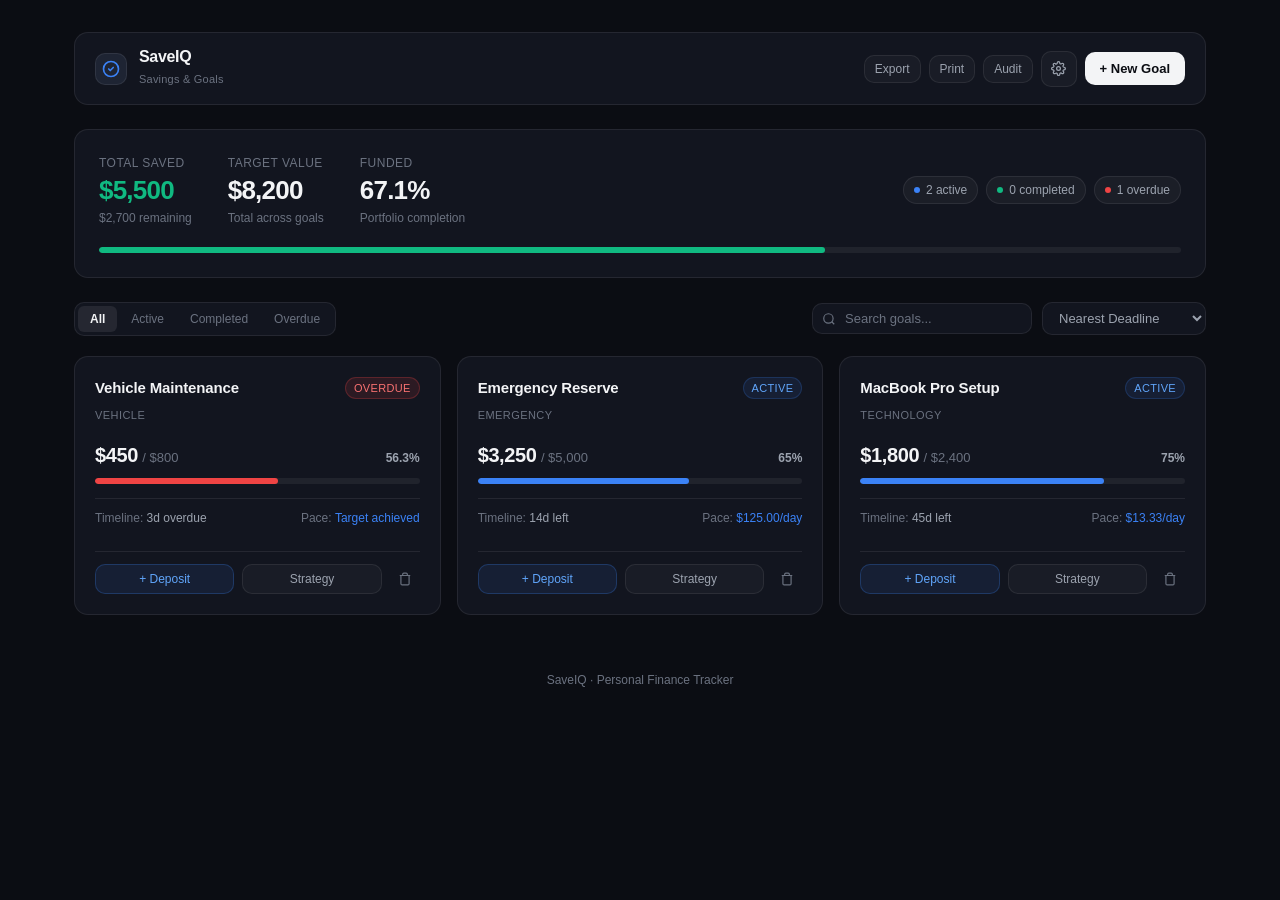
==== commit 9ce2e5f9: "Redesign: minimal, high-end fintech UI and streamlined UX" ====
--- a/Index.html
+++ b/Index.html
@@ -3,71 +3,55 @@
 <head>
   <meta charset="UTF-8">
   <meta name="viewport" content="width=device-width, initial-scale=1.0">
-  <title>SaveIQ – AI Savings Goal Tracker</title>
+  <title>SaveIQ – Minimalist Savings Tracker</title>
   <link rel="stylesheet" href="styles.css">
   <style>
     /* Inline Fallback & Apps Script compatibility */
     /* ==========================================================================
-   SaveIQ – AI Savings Goal Tracker
-   Modern Glassmorphism UI & High-Fidelity Design System
+   SaveIQ – Minimalist Financial Tracker Design System
+   Refined, intentional, distraction-free fintech UI
    ========================================================================== */
 
 :root {
-  /* Color Palette */
-  --bg-primary: #090d16;
-  --bg-secondary: #0f172a;
-  --bg-card: rgba(18, 24, 38, 0.7);
-  --bg-card-hover: rgba(26, 34, 52, 0.85);
-  --bg-glass: rgba(255, 255, 255, 0.03);
-  --border-glass: rgba(255, 255, 255, 0.08);
-  --border-focus: #38bdf8;
-
-  --accent-cyan: #38bdf8;
-  --accent-blue: #3b82f6;
-  --accent-indigo: #6366f1;
-  --accent-purple: #a855f7;
+  /* Surfaces & Canvas */
+  --bg-app: #0b0d13;
+  --bg-surface: #12151f;
+  --bg-surface-hover: #171b26;
+  --bg-surface-elevated: #1a1f2c;
+  --bg-subtle: rgba(255, 255, 255, 0.03);
+  --bg-input: #0f121a;
+
+  /* Borders */
+  --border-subtle: rgba(255, 255, 255, 0.08);
+  --border-muted: rgba(255, 255, 255, 0.14);
+  --border-focus: #3b82f6;
+
+  /* Text & Accents */
+  --text-primary: #f3f4f6;
+  --text-secondary: #9ca3af;
+  --text-muted: #6b7280;
+  --text-inverse: #0b0d13;
+
+  --accent-primary: #3b82f6;
+  --accent-primary-hover: #2563eb;
   --accent-emerald: #10b981;
+  --accent-emerald-subtle: rgba(16, 185, 129, 0.12);
   --accent-amber: #f59e0b;
-  --accent-rose: #f43f5e;
-
-  /* Typography */
-  --text-main: #f8fafc;
-  --text-muted: #94a3b8;
-  --text-dim: #64748b;
-  --font-family: -apple-system, BlinkMacSystemFont, "Segoe UI", Roboto, "Helvetica Neue", Arial, sans-serif;
-
-  /* Elevation & Shadows */
-  --shadow-sm: 0 4px 12px rgba(0, 0, 0, 0.25);
-  --shadow-md: 0 10px 30px rgba(0, 0, 0, 0.4);
-  --shadow-lg: 0 20px 50px rgba(0, 0, 0, 0.6);
-  --shadow-glow: 0 0 25px rgba(56, 189, 248, 0.25);
-
-  --radius-sm: 8px;
-  --radius-md: 14px;
-  --radius-lg: 20px;
+  --accent-amber-subtle: rgba(245, 158, 11, 0.12);
+  --accent-rose: #ef4444;
+  --accent-rose-subtle: rgba(239, 68, 68, 0.12);
+
+  /* Geometry & Motion */
+  --radius-sm: 6px;
+  --radius-md: 10px;
+  --radius-lg: 14px;
   --radius-full: 9999px;
 
-  --transition-fast: 0.2s cubic-bezier(0.4, 0, 0.2, 1);
-  --transition-normal: 0.3s cubic-bezier(0.4, 0, 0.2, 1);
-}
-
-/* Light Theme Variables */
-[data-theme="light"] {
-  --bg-primary: #f1f5f9;
-  --bg-secondary: #ffffff;
-  --bg-card: rgba(255, 255, 255, 0.85);
-  --bg-card-hover: rgba(255, 255, 255, 0.98);
-  --bg-glass: rgba(0, 0, 0, 0.02);
-  --border-glass: rgba(0, 0, 0, 0.08);
-  --border-focus: #0284c7;
-  --text-main: #0f172a;
-  --text-muted: #475569;
-  --text-dim: #94a3b8;
-  --shadow-md: 0 10px 30px rgba(0, 0, 0, 0.08);
-  --shadow-glow: 0 0 20px rgba(2, 132, 199, 0.15);
-}
-
-/* Reset & Global */
+  --font-sans: -apple-system, BlinkMacSystemFont, "Inter", "SF Pro Text", "Segoe UI", Roboto, sans-serif;
+  --transition: all 0.16s ease;
+}
+
+/* Reset */
 *, *::before, *::after {
   box-sizing: border-box;
   margin: 0;
@@ -75,606 +59,615 @@
 }
 
 body {
-  font-family: var(--font-family);
-  background-color: var(--bg-primary);
-  background-image: 
-    radial-gradient(circle at 15% 15%, rgba(56, 189, 248, 0.08) 0%, transparent 40%),
-    radial-gradient(circle at 85% 20%, rgba(99, 102, 241, 0.08) 0%, transparent 40%),
-    radial-gradient(circle at 50% 85%, rgba(16, 185, 129, 0.05) 0%, transparent 50%);
-  background-attachment: fixed;
-  color: var(--text-main);
+  font-family: var(--font-sans);
+  background-color: var(--bg-app);
+  color: var(--text-primary);
   min-height: 100vh;
   line-height: 1.5;
-  overflow-x: hidden;
   -webkit-font-smoothing: antialiased;
-}
-
-/* Container */
+  -moz-osx-font-smoothing: grayscale;
+}
+
+/* Layout Container */
 .container {
-  max-width: 1320px;
+  max-width: 1180px;
   margin: 0 auto;
-  padding: 24px 20px 80px 20px;
-}
-
-/* Header & Navigation */
+  padding: 32px 24px 80px;
+}
+
+/* Top Navigation Bar */
 .header-nav {
   display: flex;
   align-items: center;
   justify-content: space-between;
-  padding: 16px 24px;
-  background: var(--bg-card);
-  backdrop-filter: blur(16px);
-  -webkit-backdrop-filter: blur(16px);
-  border: 1px solid var(--border-glass);
+  padding: 14px 20px;
+  background: var(--bg-surface);
+  border: 1px solid var(--border-subtle);
   border-radius: var(--radius-lg);
-  margin-bottom: 28px;
-  box-shadow: var(--shadow-sm);
+  margin-bottom: 24px;
 }
 
 .brand {
   display: flex;
   align-items: center;
-  gap: 14px;
+  gap: 12px;
   text-decoration: none;
   color: inherit;
 }
 
 .brand-icon {
-  width: 44px;
-  height: 44px;
-  background: linear-gradient(135deg, #0284c7, #6366f1);
-  border-radius: 12px;
+  width: 32px;
+  height: 32px;
+  background: #1e2433;
+  border: 1px solid var(--border-subtle);
+  border-radius: var(--radius-md);
   display: flex;
   align-items: center;
   justify-content: center;
-  font-size: 22px;
-  box-shadow: 0 4px 15px rgba(2, 132, 199, 0.4);
+  color: var(--accent-primary);
 }
 
 .brand-text h1 {
-  font-size: 20px;
-  font-weight: 800;
-  letter-spacing: -0.5px;
-  background: linear-gradient(90deg, #38bdf8, #818cf8);
-  -webkit-background-clip: text;
-  -webkit-text-fill-color: transparent;
+  font-size: 16px;
+  font-weight: 600;
+  letter-spacing: -0.02em;
+  color: var(--text-primary);
+  line-height: 1.2;
 }
 
 .brand-text span {
   font-size: 11px;
-  font-weight: 600;
+  font-weight: 500;
   color: var(--text-muted);
-  text-transform: uppercase;
-  letter-spacing: 0.8px;
+  letter-spacing: 0.02em;
 }
 
 .nav-actions {
   display: flex;
   align-items: center;
-  gap: 12px;
-}
-
-/* Buttons */
+  gap: 8px;
+}
+
+/* Button System */
 .btn {
   display: inline-flex;
   align-items: center;
   justify-content: center;
-  gap: 8px;
-  padding: 10px 18px;
-  font-size: 14px;
+  gap: 6px;
+  padding: 8px 14px;
+  font-size: 13px;
+  font-weight: 500;
+  border-radius: var(--radius-md);
+  border: 1px solid transparent;
+  cursor: pointer;
+  transition: var(--transition);
+  text-decoration: none;
+  font-family: inherit;
+  white-space: nowrap;
+}
+
+.btn-primary {
+  background: var(--text-primary);
+  color: var(--text-inverse);
   font-weight: 600;
-  border-radius: var(--radius-md);
-  border: none;
-  cursor: pointer;
-  transition: all var(--transition-fast);
-  text-decoration: none;
-}
-
-.btn-primary {
-  background: linear-gradient(135deg, #0284c7, #6366f1);
-  color: #ffffff;
-  box-shadow: 0 4px 14px rgba(2, 132, 199, 0.35);
 }
 
 .btn-primary:hover {
-  transform: translateY(-2px);
-  box-shadow: 0 6px 20px rgba(2, 132, 199, 0.5);
+  background: #ffffff;
+  transform: translateY(-1px);
 }
 
 .btn-secondary {
-  background: var(--bg-glass);
-  color: var(--text-main);
-  border: 1px solid var(--border-glass);
+  background: var(--bg-subtle);
+  color: var(--text-secondary);
+  border: 1px solid var(--border-subtle);
 }
 
 .btn-secondary:hover {
-  background: rgba(255, 255, 255, 0.08);
-  border-color: rgba(255, 255, 255, 0.2);
+  background: rgba(255, 255, 255, 0.06);
+  color: var(--text-primary);
+  border-color: var(--border-muted);
 }
 
 .btn-icon {
-  width: 40px;
-  height: 40px;
+  width: 36px;
+  height: 36px;
   padding: 0;
   border-radius: var(--radius-md);
-  background: var(--bg-glass);
-  border: 1px solid var(--border-glass);
-  color: var(--text-main);
+  background: var(--bg-subtle);
+  border: 1px solid var(--border-subtle);
+  color: var(--text-secondary);
   display: flex;
   align-items: center;
   justify-content: center;
   cursor: pointer;
-  transition: all var(--transition-fast);
+  transition: var(--transition);
 }
 
 .btn-icon:hover {
-  background: rgba(255, 255, 255, 0.08);
-  border-color: rgba(255, 255, 255, 0.2);
+  color: var(--text-primary);
+  border-color: var(--border-muted);
+  background: rgba(255, 255, 255, 0.06);
 }
 
 .btn-sm {
-  padding: 6px 12px;
+  padding: 6px 10px;
   font-size: 12px;
-  border-radius: var(--radius-sm);
-}
-
-/* KPI Analytics Section */
-.kpi-grid {
-  display: grid;
-  grid-template-columns: repeat(auto-fit, minmax(190px, 1fr));
-  gap: 16px;
-  margin-bottom: 32px;
-}
-
-.kpi-card {
-  background: var(--bg-card);
-  backdrop-filter: blur(14px);
-  -webkit-backdrop-filter: blur(14px);
-  border: 1px solid var(--border-glass);
-  border-radius: var(--radius-md);
-  padding: 20px 18px;
-  position: relative;
-  overflow: hidden;
-  transition: transform var(--transition-fast), border-color var(--transition-fast), box-shadow var(--transition-fast);
-}
-
-.kpi-card:hover {
-  transform: translateY(-3px);
-  border-color: rgba(56, 189, 248, 0.3);
-  box-shadow: var(--shadow-sm);
-}
-
-.kpi-header {
-  display: flex;
-  align-items: center;
+}
+
+/* Executive Portfolio Overview */
+.overview-panel {
+  background: var(--bg-surface);
+  border: 1px solid var(--border-subtle);
+  border-radius: var(--radius-lg);
+  padding: 24px;
+  margin-bottom: 24px;
+}
+
+.overview-top {
+  display: flex;
   justify-content: space-between;
-  margin-bottom: 12px;
-}
-
-.kpi-title {
+  align-items: flex-start;
+  gap: 20px;
+  flex-wrap: wrap;
+  margin-bottom: 20px;
+}
+
+.overview-stat-group {
+  display: flex;
+  gap: 36px;
+  flex-wrap: wrap;
+}
+
+.overview-stat {
+  display: flex;
+  flex-direction: column;
+}
+
+.overview-stat .label {
   font-size: 12px;
+  font-weight: 500;
+  color: var(--text-muted);
+  text-transform: uppercase;
+  letter-spacing: 0.04em;
+  margin-bottom: 4px;
+}
+
+.overview-stat .value {
+  font-size: 26px;
   font-weight: 600;
-  text-transform: uppercase;
-  letter-spacing: 0.5px;
-  color: var(--text-muted);
-}
-
-.kpi-icon {
-  width: 34px;
-  height: 34px;
-  border-radius: 8px;
-  display: flex;
-  align-items: center;
-  justify-content: center;
-  font-size: 16px;
-}
-
-.kpi-val {
-  font-size: 26px;
-  font-weight: 800;
-  color: var(--text-main);
-  letter-spacing: -0.5px;
+  letter-spacing: -0.03em;
+  color: var(--text-primary);
+  font-variant-numeric: tabular-nums;
   line-height: 1.1;
-  margin-bottom: 4px;
-}
-
-.kpi-sub {
+}
+
+.overview-stat .value.accent {
+  color: var(--accent-emerald);
+}
+
+.overview-stat .sub {
   font-size: 12px;
   color: var(--text-muted);
+  margin-top: 4px;
+}
+
+.overview-status-pills {
   display: flex;
   align-items: center;
-  gap: 4px;
-}
-
-/* Accent Glows for KPI Cards */
-.kpi-card::before {
-  content: "";
-  position: absolute;
-  top: 0;
-  left: 0;
+  gap: 8px;
+  align-self: center;
+}
+
+.status-tag {
+  display: inline-flex;
+  align-items: center;
+  gap: 6px;
+  padding: 4px 10px;
+  font-size: 12px;
+  font-weight: 500;
+  border-radius: var(--radius-full);
+  background: rgba(255, 255, 255, 0.04);
+  color: var(--text-secondary);
+  border: 1px solid var(--border-subtle);
+}
+
+.status-dot {
+  width: 6px;
+  height: 6px;
+  border-radius: 50%;
+}
+
+.status-dot.active { background: var(--accent-primary); }
+.status-dot.completed { background: var(--accent-emerald); }
+.status-dot.overdue { background: var(--accent-rose); }
+
+/* Progress bar in Overview */
+.overview-progress-bar-wrap {
   width: 100%;
-  height: 3px;
-}
-
-.kpi-target::before { background: linear-gradient(90deg, #38bdf8, #818cf8); }
-.kpi-saved::before { background: linear-gradient(90deg, #10b981, #34d399); }
-.kpi-progress::before { background: linear-gradient(90deg, #a855f7, #ec4899); }
-.kpi-active::before { background: linear-gradient(90deg, #3b82f6, #06b6d4); }
-.kpi-completed::before { background: linear-gradient(90deg, #10b981, #84cc16); }
-.kpi-overdue::before { background: linear-gradient(90deg, #f43f5e, #f59e0b); }
-
-/* Dashboard Toolbar & Filter Section */
+}
+
+.overview-progress-info {
+  display: flex;
+  justify-content: space-between;
+  align-items: center;
+  margin-bottom: 8px;
+  font-size: 12px;
+  color: var(--text-muted);
+}
+
+.overview-progress-info strong {
+  color: var(--text-primary);
+  font-weight: 600;
+  font-variant-numeric: tabular-nums;
+}
+
+.overview-progress-track {
+  width: 100%;
+  height: 6px;
+  background: rgba(255, 255, 255, 0.06);
+  border-radius: var(--radius-full);
+  overflow: hidden;
+}
+
+.overview-progress-fill {
+  height: 100%;
+  background: var(--accent-emerald);
+  border-radius: var(--radius-full);
+  transition: width 0.5s cubic-bezier(0.4, 0, 0.2, 1);
+}
+
+/* Toolbar & Filters */
 .toolbar {
   display: flex;
-  flex-wrap: wrap;
   align-items: center;
   justify-content: space-between;
   gap: 16px;
-  margin-bottom: 24px;
-  background: var(--bg-card);
-  backdrop-filter: blur(12px);
-  border: 1px solid var(--border-glass);
-  padding: 14px 20px;
+  margin-bottom: 20px;
+  flex-wrap: wrap;
+}
+
+.filter-group {
+  display: flex;
+  align-items: center;
+  background: var(--bg-surface);
+  border: 1px solid var(--border-subtle);
   border-radius: var(--radius-md);
-}
-
-.filter-group {
-  display: flex;
-  align-items: center;
-  gap: 8px;
-  overflow-x: auto;
+  padding: 3px;
+  gap: 2px;
 }
 
 .filter-btn {
-  padding: 8px 16px;
-  font-size: 13px;
-  font-weight: 600;
-  border-radius: var(--radius-full);
-  border: 1px solid var(--border-glass);
-  background: var(--bg-glass);
+  padding: 6px 12px;
+  font-size: 12px;
+  font-weight: 500;
+  border-radius: var(--radius-sm);
+  border: none;
+  background: transparent;
   color: var(--text-muted);
   cursor: pointer;
-  transition: all var(--transition-fast);
-  white-space: nowrap;
+  transition: var(--transition);
+  font-family: inherit;
 }
 
 .filter-btn:hover {
-  color: var(--text-main);
-  background: rgba(255, 255, 255, 0.06);
+  color: var(--text-primary);
 }
 
 .filter-btn.active {
-  background: linear-gradient(135deg, #0284c7, #6366f1);
-  border-color: transparent;
-  color: #ffffff;
-  box-shadow: 0 2px 10px rgba(2, 132, 199, 0.35);
+  background: rgba(255, 255, 255, 0.08);
+  color: var(--text-primary);
+  font-weight: 600;
+}
+
+.toolbar-right {
+  display: flex;
+  align-items: center;
+  gap: 10px;
 }
 
 .search-box {
   position: relative;
-  min-width: 240px;
+  width: 220px;
 }
 
 .search-input {
   width: 100%;
-  padding: 8px 14px 8px 36px;
+  padding: 7px 12px 7px 32px;
   font-size: 13px;
-  color: var(--text-main);
-  background: rgba(0, 0, 0, 0.2);
-  border: 1px solid var(--border-glass);
+  font-family: inherit;
+  color: var(--text-primary);
+  background: var(--bg-surface);
+  border: 1px solid var(--border-subtle);
   border-radius: var(--radius-md);
   outline: none;
-  transition: border-color var(--transition-fast);
+  transition: var(--transition);
 }
 
 .search-input:focus {
   border-color: var(--border-focus);
 }
 
-.search-icon {
+.search-input::placeholder {
+  color: var(--text-muted);
+}
+
+.search-icon-svg {
   position: absolute;
-  left: 12px;
+  left: 10px;
   top: 50%;
   transform: translateY(-50%);
-  font-size: 14px;
-  color: var(--text-dim);
+  width: 14px;
+  height: 14px;
+  color: var(--text-muted);
+  pointer-events: none;
+}
+
+.sort-select {
+  padding: 7px 12px;
+  font-size: 13px;
+  font-family: inherit;
+  color: var(--text-secondary);
+  background: var(--bg-surface);
+  border: 1px solid var(--border-subtle);
+  border-radius: var(--radius-md);
+  outline: none;
+  cursor: pointer;
+}
+
+.sort-select:focus {
+  border-color: var(--border-focus);
 }
 
 /* Goals Grid */
 .goals-grid {
   display: grid;
-  grid-template-columns: repeat(auto-fill, minmax(360px, 1fr));
-  gap: 22px;
+  grid-template-columns: repeat(auto-fill, minmax(350px, 1fr));
+  gap: 16px;
 }
 
 /* Goal Card */
 .goal-card {
-  background: var(--bg-card);
-  backdrop-filter: blur(16px);
-  -webkit-backdrop-filter: blur(16px);
-  border: 1px solid var(--border-glass);
+  background: var(--bg-surface);
+  border: 1px solid var(--border-subtle);
   border-radius: var(--radius-lg);
-  padding: 24px;
-  position: relative;
+  padding: 20px;
   display: flex;
   flex-direction: column;
   justify-content: space-between;
-  transition: transform var(--transition-normal), box-shadow var(--transition-normal), border-color var(--transition-normal);
-  box-shadow: var(--shadow-sm);
+  transition: var(--transition);
 }
 
 .goal-card:hover {
-  transform: translateY(-4px);
-  box-shadow: var(--shadow-md);
-  border-color: rgba(56, 189, 248, 0.25);
+  background: var(--bg-surface-hover);
+  border-color: var(--border-muted);
 }
 
 .goal-top {
   display: flex;
+  justify-content: space-between;
   align-items: flex-start;
-  justify-content: space-between;
   gap: 12px;
-  margin-bottom: 16px;
-}
-
-.goal-meta {
-  display: flex;
-  align-items: center;
-  gap: 12px;
-}
-
-.goal-emoji {
-  width: 44px;
-  height: 44px;
-  border-radius: 12px;
-  background: rgba(56, 189, 248, 0.1);
-  border: 1px solid rgba(56, 189, 248, 0.2);
-  display: flex;
-  align-items: center;
-  justify-content: center;
-  font-size: 20px;
-  flex-shrink: 0;
+  margin-bottom: 14px;
 }
 
 .goal-title-wrap h3 {
-  font-size: 17px;
-  font-weight: 700;
-  color: var(--text-main);
-  margin-bottom: 2px;
-  line-height: 1.2;
+  font-size: 15px;
+  font-weight: 600;
+  color: var(--text-primary);
+  letter-spacing: -0.01em;
+  margin-bottom: 3px;
 }
 
 .goal-category-tag {
   display: inline-block;
   font-size: 11px;
-  font-weight: 600;
+  font-weight: 500;
   color: var(--text-muted);
   text-transform: uppercase;
-  letter-spacing: 0.5px;
-}
-
-/* Status Badges */
+  letter-spacing: 0.04em;
+}
+
+/* Clean status pill */
 .status-pill {
-  padding: 4px 10px;
   font-size: 11px;
-  font-weight: 700;
+  font-weight: 500;
+  padding: 2px 8px;
   border-radius: var(--radius-full);
-  text-transform: uppercase;
-  letter-spacing: 0.5px;
   display: inline-flex;
   align-items: center;
   gap: 5px;
+  text-transform: uppercase;
+  letter-spacing: 0.03em;
 }
 
 .status-pill.active {
-  background: rgba(59, 130, 246, 0.15);
+  background: rgba(59, 130, 246, 0.1);
   color: #60a5fa;
-  border: 1px solid rgba(59, 130, 246, 0.3);
+  border: 1px solid rgba(59, 130, 246, 0.2);
 }
 
 .status-pill.completed {
-  background: rgba(16, 185, 129, 0.15);
+  background: var(--accent-emerald-subtle);
   color: #34d399;
-  border: 1px solid rgba(16, 185, 129, 0.3);
+  border: 1px solid rgba(16, 185, 129, 0.25);
 }
 
 .status-pill.overdue {
-  background: rgba(244, 63, 94, 0.15);
-  color: #fb7185;
-  border: 1px solid rgba(244, 63, 94, 0.3);
-}
-
-/* Progress Section in Card */
-.progress-container {
-  margin: 16px 0;
-}
-
-.progress-info {
+  background: var(--accent-rose-subtle);
+  color: #f87171;
+  border: 1px solid rgba(239, 68, 68, 0.25);
+}
+
+/* Card Progress & Balances */
+.card-amounts {
   display: flex;
   justify-content: space-between;
-  align-items: flex-end;
+  align-items: baseline;
   margin-bottom: 8px;
 }
 
-.saved-label {
+.card-amount-saved {
   font-size: 20px;
-  font-weight: 800;
-  color: #38bdf8;
-}
-
-.target-label {
+  font-weight: 600;
+  color: var(--text-primary);
+  font-variant-numeric: tabular-nums;
+  letter-spacing: -0.02em;
+}
+
+.card-amount-target {
   font-size: 13px;
   color: var(--text-muted);
-}
-
-.percentage-badge {
-  font-size: 13px;
-  font-weight: 700;
-  color: var(--text-main);
-}
-
-.progress-track {
+  font-variant-numeric: tabular-nums;
+}
+
+.card-progress-percent {
+  font-size: 12px;
+  font-weight: 600;
+  color: var(--text-secondary);
+  font-variant-numeric: tabular-nums;
+}
+
+.card-progress-track {
   width: 100%;
-  height: 10px;
+  height: 6px;
   background: rgba(255, 255, 255, 0.06);
   border-radius: var(--radius-full);
   overflow: hidden;
-  position: relative;
-}
-
-.progress-fill {
+  margin-bottom: 14px;
+}
+
+.card-progress-fill {
   height: 100%;
+  background: var(--accent-primary);
   border-radius: var(--radius-full);
-  background: linear-gradient(90deg, #38bdf8, #818cf8);
-  transition: width 0.6s cubic-bezier(0.4, 0, 0.2, 1);
-}
-
-.progress-fill.completed {
-  background: linear-gradient(90deg, #10b981, #34d399);
-}
-
-.progress-fill.overdue {
-  background: linear-gradient(90deg, #f43f5e, #fb923c);
-}
-
-/* Goal Details Stats Row */
-.goal-metrics-row {
-  display: grid;
-  grid-template-columns: repeat(2, 1fr);
-  gap: 10px;
-  margin: 16px 0;
-  padding: 12px;
-  background: rgba(0, 0, 0, 0.2);
-  border-radius: var(--radius-md);
-  border: 1px solid var(--border-glass);
-}
-
-.metric-item {
-  font-size: 11px;
-}
-
-.metric-item .lbl {
-  color: var(--text-dim);
-  text-transform: uppercase;
-  font-weight: 600;
-  margin-bottom: 2px;
-}
-
-.metric-item .val {
-  font-size: 13px;
-  font-weight: 700;
-  color: var(--text-main);
-}
-
-/* Card Actions */
-.goal-actions {
+  transition: width 0.4s ease;
+}
+
+.card-progress-fill.completed {
+  background: var(--accent-emerald);
+}
+
+.card-progress-fill.overdue {
+  background: var(--accent-rose);
+}
+
+/* Card Details Meta Row */
+.card-meta-row {
+  display: flex;
+  justify-content: space-between;
+  align-items: center;
+  padding: 10px 0;
+  border-top: 1px solid var(--border-subtle);
+  font-size: 12px;
+  color: var(--text-muted);
+}
+
+.card-meta-item strong {
+  color: var(--text-secondary);
+  font-weight: 500;
+}
+
+.card-meta-item.pace strong {
+  color: var(--accent-primary);
+  font-variant-numeric: tabular-nums;
+}
+
+/* Card Action Buttons */
+.card-actions {
   display: flex;
   align-items: center;
   gap: 8px;
   margin-top: 14px;
-  padding-top: 14px;
-  border-top: 1px solid var(--border-glass);
-}
-
-.btn-deposit {
+  padding-top: 12px;
+  border-top: 1px solid var(--border-subtle);
+}
+
+.btn-card-action {
   flex: 1;
-  background: rgba(56, 189, 248, 0.12);
-  color: #38bdf8;
-  border: 1px solid rgba(56, 189, 248, 0.25);
-  padding: 8px 12px;
-  font-size: 13px;
-  font-weight: 600;
+  padding: 7px 10px;
+  font-size: 12px;
+  font-weight: 500;
+  font-family: inherit;
   border-radius: var(--radius-md);
+  border: 1px solid var(--border-subtle);
+  background: var(--bg-subtle);
+  color: var(--text-secondary);
   cursor: pointer;
-  transition: all var(--transition-fast);
-}
-
-.btn-deposit:hover {
-  background: rgba(56, 189, 248, 0.25);
+  transition: var(--transition);
+  display: inline-flex;
+  align-items: center;
+  justify-content: center;
+  gap: 5px;
+}
+
+.btn-card-action:hover {
+  background: rgba(255, 255, 255, 0.06);
+  color: var(--text-primary);
+  border-color: var(--border-muted);
+}
+
+.btn-card-action.primary {
+  background: rgba(59, 130, 246, 0.1);
+  color: #60a5fa;
+  border-color: rgba(59, 130, 246, 0.25);
+}
+
+.btn-card-action.primary:hover {
+  background: var(--accent-primary);
   color: #ffffff;
-}
-
-.btn-ai {
-  background: linear-gradient(135deg, rgba(168, 85, 247, 0.15), rgba(99, 102, 241, 0.15));
-  color: #c084fc;
-  border: 1px solid rgba(168, 85, 247, 0.3);
-  padding: 8px 12px;
-  font-size: 13px;
-  font-weight: 600;
+  border-color: var(--accent-primary);
+}
+
+.btn-card-delete {
+  padding: 7px;
   border-radius: var(--radius-md);
+  border: 1px solid transparent;
+  background: transparent;
+  color: var(--text-muted);
   cursor: pointer;
-  transition: all var(--transition-fast);
+  transition: var(--transition);
   display: flex;
   align-items: center;
-  gap: 6px;
-}
-
-.btn-ai:hover {
-  background: linear-gradient(135deg, #a855f7, #6366f1);
-  color: #ffffff;
-  box-shadow: 0 4px 15px rgba(168, 85, 247, 0.4);
-}
-
-.btn-delete {
-  padding: 8px;
-  background: transparent;
-  color: var(--text-dim);
-  border: 1px solid transparent;
-  border-radius: var(--radius-md);
-  cursor: pointer;
-  transition: all var(--transition-fast);
-}
-
-.btn-delete:hover {
-  color: #f43f5e;
-  background: rgba(244, 63, 94, 0.1);
-  border-color: rgba(244, 63, 94, 0.2);
+  justify-content: center;
+}
+
+.btn-card-delete:hover {
+  color: var(--accent-rose);
+  background: var(--accent-rose-subtle);
 }
 
 /* Empty State */
 .empty-state {
   grid-column: 1 / -1;
   text-align: center;
-  padding: 60px 20px;
-  background: var(--bg-card);
-  backdrop-filter: blur(14px);
-  border: 1px dashed var(--border-glass);
+  padding: 64px 24px;
+  background: var(--bg-surface);
+  border: 1px dashed var(--border-muted);
   border-radius: var(--radius-lg);
 }
 
-.empty-icon {
-  font-size: 54px;
-  margin-bottom: 16px;
-  display: inline-block;
-  animation: float 3s ease-in-out infinite;
-}
-
-@keyframes float {
-  0%, 100% { transform: translateY(0); }
-  50% { transform: translateY(-8px); }
-}
-
 .empty-state h3 {
-  font-size: 20px;
-  font-weight: 700;
-  color: var(--text-main);
-  margin-bottom: 8px;
+  font-size: 16px;
+  font-weight: 600;
+  color: var(--text-primary);
+  margin-bottom: 6px;
 }
 
 .empty-state p {
   color: var(--text-muted);
-  font-size: 14px;
-  max-width: 440px;
-  margin: 0 auto 24px auto;
+  font-size: 13px;
+  max-width: 380px;
+  margin: 0 auto 20px;
 }
 
 /* Modals */
 .modal-overlay {
   position: fixed;
   inset: 0;
-  background: rgba(0, 0, 0, 0.7);
-  backdrop-filter: blur(10px);
-  -webkit-backdrop-filter: blur(10px);
+  background: rgba(0, 0, 0, 0.65);
+  backdrop-filter: blur(4px);
+  -webkit-backdrop-filter: blur(4px);
   display: flex;
   align-items: center;
   justify-content: center;
@@ -682,7 +675,7 @@
   z-index: 1000;
   opacity: 0;
   pointer-events: none;
-  transition: opacity var(--transition-normal);
+  transition: opacity 0.18s ease;
 }
 
 .modal-overlay.active {
@@ -691,267 +684,253 @@
 }
 
 .modal-content {
-  background: var(--bg-secondary);
-  border: 1px solid var(--border-glass);
+  background: var(--bg-surface);
+  border: 1px solid var(--border-muted);
   border-radius: var(--radius-lg);
   width: 100%;
-  max-width: 540px;
+  max-width: 480px;
   max-height: 90vh;
   overflow-y: auto;
-  box-shadow: var(--shadow-lg);
-  transform: scale(0.95) translateY(10px);
-  transition: transform var(--transition-normal);
-  padding: 28px;
-  position: relative;
+  box-shadow: 0 16px 40px rgba(0, 0, 0, 0.5);
+  transform: scale(0.98);
+  transition: transform 0.18s ease;
+  padding: 24px;
 }
 
 .modal-overlay.active .modal-content {
-  transform: scale(1) translateY(0);
+  transform: scale(1);
 }
 
 .modal-header {
   display: flex;
   align-items: center;
   justify-content: space-between;
-  margin-bottom: 22px;
+  margin-bottom: 20px;
 }
 
 .modal-title {
-  font-size: 20px;
-  font-weight: 800;
-  color: var(--text-main);
+  font-size: 16px;
+  font-weight: 600;
+  color: var(--text-primary);
   display: flex;
   align-items: center;
-  gap: 10px;
+  gap: 8px;
 }
 
 .modal-close {
   background: transparent;
   border: none;
-  color: var(--text-dim);
-  font-size: 22px;
+  color: var(--text-muted);
+  font-size: 20px;
+  line-height: 1;
   cursor: pointer;
   padding: 4px;
-  border-radius: 6px;
-  transition: color var(--transition-fast);
+  border-radius: var(--radius-sm);
+  transition: var(--transition);
 }
 
 .modal-close:hover {
-  color: var(--text-main);
+  color: var(--text-primary);
 }
 
 /* Forms */
 .form-group {
-  margin-bottom: 18px;
+  margin-bottom: 16px;
 }
 
 .form-label {
   display: block;
+  font-size: 12px;
+  font-weight: 500;
+  color: var(--text-secondary);
+  margin-bottom: 6px;
+}
+
+.form-input, .form-select {
+  width: 100%;
+  padding: 9px 12px;
+  font-size: 13px;
+  font-family: inherit;
+  color: var(--text-primary);
+  background: var(--bg-input);
+  border: 1px solid var(--border-subtle);
+  border-radius: var(--radius-md);
+  outline: none;
+  transition: var(--transition);
+}
+
+.form-input:focus, .form-select:focus {
+  border-color: var(--border-focus);
+  box-shadow: 0 0 0 3px rgba(59, 130, 246, 0.15);
+}
+
+.form-row {
+  display: grid;
+  grid-template-columns: 1fr 1fr;
+  gap: 12px;
+}
+
+.form-hint {
+  font-size: 11px;
+  color: var(--text-muted);
+  margin-top: 4px;
+}
+
+/* Preset Contribution Chips */
+.preset-chips {
+  display: flex;
+  gap: 6px;
+  margin-top: 8px;
+  flex-wrap: wrap;
+}
+
+.preset-chip {
+  padding: 5px 11px;
+  font-size: 12px;
+  font-weight: 500;
+  background: var(--bg-subtle);
+  border: 1px solid var(--border-subtle);
+  border-radius: var(--radius-md);
+  color: var(--text-secondary);
+  cursor: pointer;
+  transition: var(--transition);
+  font-family: inherit;
+}
+
+.preset-chip:hover {
+  background: rgba(59, 130, 246, 0.12);
+  border-color: rgba(59, 130, 246, 0.3);
+  color: #60a5fa;
+}
+
+/* AI / Strategy Plan Modal */
+.strategy-modal-content {
+  max-width: 600px;
+}
+
+.strategy-output-box {
+  background: var(--bg-input);
+  border: 1px solid var(--border-subtle);
+  border-radius: var(--radius-md);
+  padding: 18px;
+  font-size: 13px;
+  line-height: 1.6;
+  color: #d1d5db;
+  max-height: 440px;
+  overflow-y: auto;
+}
+
+.strategy-output-box h3 {
   font-size: 13px;
   font-weight: 600;
+  text-transform: uppercase;
+  letter-spacing: 0.04em;
+  color: var(--accent-primary);
+  margin: 16px 0 6px;
+}
+
+.strategy-output-box h3:first-child {
+  margin-top: 0;
+}
+
+.strategy-output-box p {
+  margin-bottom: 10px;
+}
+
+.strategy-output-box ul, .strategy-output-box ol {
+  margin: 6px 0 14px 18px;
+}
+
+.strategy-output-box li {
+  margin-bottom: 5px;
+}
+
+.strategy-output-box strong {
+  color: var(--text-primary);
+}
+
+.source-badge {
+  font-size: 11px;
+  font-weight: 500;
+  padding: 3px 8px;
+  border-radius: var(--radius-full);
+  background: rgba(255, 255, 255, 0.05);
   color: var(--text-muted);
-  margin-bottom: 6px;
-}
-
-.form-input, .form-select, .form-textarea {
-  width: 100%;
-  padding: 10px 14px;
-  font-size: 14px;
-  font-family: inherit;
-  color: var(--text-main);
-  background: rgba(0, 0, 0, 0.25);
-  border: 1px solid var(--border-glass);
-  border-radius: var(--radius-md);
-  outline: none;
-  transition: border-color var(--transition-fast), box-shadow var(--transition-fast);
-}
-
-.form-input:focus, .form-select:focus, .form-textarea:focus {
-  border-color: var(--border-focus);
-  box-shadow: 0 0 0 3px rgba(56, 189, 248, 0.15);
-}
-
-.form-row {
-  display: grid;
-  grid-template-columns: repeat(2, 1fr);
-  gap: 14px;
-}
-
-.form-hint {
-  font-size: 11px;
-  color: var(--text-dim);
-  margin-top: 4px;
-}
-
-/* Quick Deposit Preset Chips */
-.preset-chips {
-  display: flex;
-  gap: 8px;
-  margin-top: 10px;
-  flex-wrap: wrap;
-}
-
-.preset-chip {
-  padding: 6px 14px;
-  font-size: 13px;
-  font-weight: 600;
-  background: var(--bg-glass);
-  border: 1px solid var(--border-glass);
-  border-radius: var(--radius-md);
-  color: var(--text-muted);
-  cursor: pointer;
-  transition: all var(--transition-fast);
-}
-
-.preset-chip:hover {
-  background: rgba(56, 189, 248, 0.15);
-  border-color: rgba(56, 189, 248, 0.4);
-  color: #38bdf8;
-}
-
-/* AI Insights View */
-.ai-modal-content {
-  max-width: 680px;
-}
-
-.ai-output-box {
-  background: rgba(0, 0, 0, 0.35);
-  border: 1px solid var(--border-glass);
-  border-radius: var(--radius-md);
-  padding: 20px;
-  font-size: 14px;
-  line-height: 1.6;
-  color: #e2e8f0;
-  max-height: 480px;
-  overflow-y: auto;
-}
-
-.ai-output-box h3 {
-  font-size: 16px;
-  color: #38bdf8;
-  margin: 18px 0 8px 0;
-}
-
-.ai-output-box h3:first-child {
-  margin-top: 0;
-}
-
-.ai-output-box p {
-  margin-bottom: 12px;
-}
-
-.ai-output-box ul, .ai-output-box ol {
-  margin: 8px 0 16px 20px;
-}
-
-.ai-output-box li {
-  margin-bottom: 6px;
-}
-
-.ai-output-box strong {
-  color: #ffffff;
-}
-
-.ai-badge-source {
-  font-size: 11px;
-  font-weight: 600;
-  padding: 4px 10px;
-  border-radius: var(--radius-full);
-  background: rgba(168, 85, 247, 0.15);
-  color: #c084fc;
-  border: 1px solid rgba(168, 85, 247, 0.3);
+  border: 1px solid var(--border-subtle);
   display: inline-block;
-  margin-bottom: 12px;
-}
-
-/* Loading Spinner */
+}
+
+/* Spinner */
 .spinner-wrap {
   text-align: center;
-  padding: 40px 20px;
+  padding: 32px 16px;
 }
 
 .spinner {
-  width: 44px;
-  height: 44px;
-  border: 4px solid rgba(56, 189, 248, 0.15);
-  border-top-color: #38bdf8;
+  width: 28px;
+  height: 28px;
+  border: 2px solid rgba(255, 255, 255, 0.1);
+  border-top-color: var(--accent-primary);
   border-radius: 50%;
-  animation: spin 0.8s linear infinite;
-  margin: 0 auto 16px auto;
+  animation: spin 0.7s linear infinite;
+  margin: 0 auto 12px;
 }
 
 @keyframes spin {
   to { transform: rotate(360deg); }
 }
 
-/* Toast Notifications */
+/* Toasts */
 .toast-container {
   position: fixed;
-  bottom: 24px;
-  right: 24px;
+  bottom: 20px;
+  right: 20px;
   display: flex;
   flex-direction: column;
-  gap: 10px;
+  gap: 8px;
   z-index: 2000;
 }
 
 .toast {
-  background: #1e293b;
-  border: 1px solid var(--border-glass);
-  border-left: 4px solid #38bdf8;
-  padding: 14px 18px;
+  background: var(--bg-surface-elevated);
+  border: 1px solid var(--border-muted);
+  padding: 10px 14px;
   border-radius: var(--radius-md);
-  box-shadow: var(--shadow-lg);
+  box-shadow: 0 8px 24px rgba(0, 0, 0, 0.4);
   font-size: 13px;
   font-weight: 500;
-  color: #ffffff;
+  color: var(--text-primary);
   display: flex;
   align-items: center;
-  gap: 10px;
-  min-width: 280px;
-  max-width: 400px;
-  animation: slideIn 0.3s cubic-bezier(0.4, 0, 0.2, 1);
-}
-
-.toast.success { border-left-color: #10b981; }
-.toast.error { border-left-color: #f43f5e; }
-.toast.warning { border-left-color: #f59e0b; }
-
-@keyframes slideIn {
-  from { transform: translateX(100%); opacity: 0; }
-  to { transform: translateX(0); opacity: 1; }
-}
-
-/* Print Optimization for PDF Reports */
-@media print {
-  body {
-    background: #ffffff !important;
-    color: #000000 !important;
-  }
-  .header-nav, .toolbar, .goal-actions, .btn, .modal-overlay {
-    display: none !important;
-  }
-  .kpi-card, .goal-card {
-    border: 1px solid #cccccc !important;
-    background: #ffffff !important;
-    box-shadow: none !important;
-    page-break-inside: avoid;
-  }
-  .saved-label, .kpi-val {
-    color: #000000 !important;
-  }
-}
-
-/* Mobile & Tablet Responsive */
+  gap: 8px;
+  min-width: 260px;
+  animation: slideUp 0.2s ease;
+}
+
+.toast.success { border-left: 3px solid var(--accent-emerald); }
+.toast.error { border-left: 3px solid var(--accent-rose); }
+.toast.warning { border-left: 3px solid var(--accent-amber); }
+
+@keyframes slideUp {
+  from { transform: translateY(12px); opacity: 0; }
+  to { transform: translateY(0); opacity: 1; }
+}
+
+/* Responsive */
 @media (max-width: 768px) {
+  .container {
+    padding: 16px 16px 60px;
+  }
   .header-nav {
     flex-direction: column;
-    align-items: flex-start;
-    gap: 16px;
+    align-items: stretch;
+    gap: 12px;
   }
   .nav-actions {
-    width: 100%;
     justify-content: space-between;
+  }
+  .overview-stat-group {
+    gap: 20px;
   }
   .toolbar {
     flex-direction: column;
@@ -960,6 +939,10 @@
   .search-box {
     width: 100%;
   }
+  .toolbar-right {
+    width: 100%;
+    justify-content: space-between;
+  }
   .goals-grid {
     grid-template-columns: 1fr;
   }
@@ -973,28 +956,27 @@
 <body>
 
   <div class="container">
-    <!-- Top Navigation & Brand Header -->
+    <!-- Navigation Header -->
     <header class="header-nav">
       <a href="#" class="brand">
-        <div class="brand-icon">💎</div>
+        <div class="brand-icon">
+          <svg width="18" height="18" viewBox="0 0 24 24" fill="none" stroke="currentColor" stroke-width="2.2" stroke-linecap="round" stroke-linejoin="round">
+            <circle cx="12" cy="12" r="10"></circle>
+            <path d="m9 12 2 2 4-4"></path>
+          </svg>
+        </div>
         <div class="brand-text">
           <h1>SaveIQ</h1>
-          <span>AI Savings Goal Tracker</span>
+          <span>Savings & Goals</span>
         </div>
       </a>
 
       <div class="nav-actions">
-        <button class="btn btn-secondary btn-sm" onclick="exportGoalsCSV()" title="Export CSV Report">
-          📥 CSV
-        </button>
-        <button class="btn btn-secondary btn-sm" onclick="printFinancialReport()" title="Print / PDF Report">
-          🖨️ Print / PDF
-        </button>
-        <button class="btn btn-secondary btn-sm" onclick="runManualAudit()" title="Trigger Automated Daily Audit">
-          ⏰ Audit
-        </button>
-        <button class="btn-icon" onclick="openSettingsModal()" title="Settings & Groq API Key">
-          ⚙️
+        <button class="btn btn-secondary btn-sm" onclick="exportGoalsCSV()" title="Export CSV Report">Export</button>
+        <button class="btn btn-secondary btn-sm" onclick="printFinancialReport()" title="Print Statement">Print</button>
+        <button class="btn btn-secondary btn-sm" onclick="runManualAudit()" title="Run Audit Check">Audit</button>
+        <button class="btn-icon" onclick="openSettingsModal()" title="Preferences & API Key">
+          <svg width="15" height="15" viewBox="0 0 24 24" fill="none" stroke="currentColor" stroke-width="2"><circle cx="12" cy="12" r="3"></circle><path d="M19.4 15a1.65 1.65 0 0 0 .33 1.82l.06.06a2 2 0 0 1 0 2.83 2 2 0 0 1-2.83 0l-.06-.06a1.65 1.65 0 0 0-1.82-.33 1.65 1.65 0 0 0-1 1.51V21a2 2 0 0 1-2 2 2 2 0 0 1-2-2v-.09A1.65 1.65 0 0 0 9 19.4a1.65 1.65 0 0 0-1.82.33l-.06.06a2 2 0 0 1-2.83 0 2 2 0 0 1 0-2.83l.06-.06a1.65 1.65 0 0 0 .33-1.82 1.65 1.65 0 0 0-1.51-1H3a2 2 0 0 1-2-2 2 2 0 0 1 2-2h.09A1.65 1.65 0 0 0 4.6 9a1.65 1.65 0 0 0-.33-1.82l-.06-.06a2 2 0 0 1 0-2.83 2 2 0 0 1 2.83 0l.06.06a1.65 1.65 0 0 0 1.82.33H9a1.65 1.65 0 0 0 1-1.51V3a2 2 0 0 1 2-2 2 2 0 0 1 2 2v.09a1.65 1.65 0 0 0 1 1.51 1.65 1.65 0 0 0 1.82-.33l.06-.06a2 2 0 0 1 2.83 0 2 2 0 0 1 0 2.83l-.06.06a1.65 1.65 0 0 0-.33 1.82V9a1.65 1.65 0 0 0 1.51 1H21a2 2 0 0 1 2 2 2 2 0 0 1-2 2h-.09a1.65 1.65 0 0 0-1.51 1z"></path></svg>
         </button>
         <button class="btn btn-primary" onclick="openCreateModal()">
           + New Goal
@@ -1002,89 +984,70 @@
       </div>
     </header>
 
-    <!-- KPI Analytics Metrics -->
-    <section class="kpi-grid">
-      <!-- Total Target -->
-      <div class="kpi-card kpi-target">
-        <div class="kpi-header">
-          <span class="kpi-title">Total Target</span>
-          <div class="kpi-icon" style="background: rgba(56, 189, 248, 0.15); color: #38bdf8;">🎯</div>
+    <!-- Executive Portfolio Overview -->
+    <section class="overview-panel">
+      <div class="overview-top">
+        <div class="overview-stat-group">
+          <div class="overview-stat">
+            <span class="label">Total Saved</span>
+            <span class="value accent" id="kpiTotalSaved">$0.00</span>
+            <span class="sub" id="kpiRemainingLabel">$0.00 remaining</span>
+          </div>
+          <div class="overview-stat">
+            <span class="label">Target Value</span>
+            <span class="value" id="kpiTotalTarget">$0.00</span>
+            <span class="sub">Total across goals</span>
+          </div>
+          <div class="overview-stat">
+            <span class="label">Funded</span>
+            <span class="value" id="kpiOverallProgress">0%</span>
+            <span class="sub">Portfolio completion</span>
+          </div>
         </div>
-        <div class="kpi-val" id="kpiTotalTarget">$0</div>
-        <div class="kpi-sub" id="kpiRemainingLabel">$0 left to fund</div>
+
+        <div class="overview-status-pills">
+          <span class="status-tag">
+            <span class="status-dot active"></span>
+            <span id="kpiActiveGoals">0 active</span>
+          </span>
+          <span class="status-tag">
+            <span class="status-dot completed"></span>
+            <span id="kpiCompletedGoals">0 completed</span>
+          </span>
+          <span class="status-tag">
+            <span class="status-dot overdue"></span>
+            <span id="kpiOverdueGoals">0 overdue</span>
+          </span>
+        </div>
       </div>
 
-      <!-- Total Saved -->
-      <div class="kpi-card kpi-saved">
-        <div class="kpi-header">
-          <span class="kpi-title">Total Saved</span>
-          <div class="kpi-icon" style="background: rgba(16, 185, 129, 0.15); color: #34d399;">💰</div>
+      <div class="overview-progress-bar-wrap">
+        <div class="overview-progress-track">
+          <div class="overview-progress-fill" id="kpiOverviewProgressFill" style="width: 0%;"></div>
         </div>
-        <div class="kpi-val" id="kpiTotalSaved" style="color: #34d399;">$0</div>
-        <div class="kpi-sub">Across all savings goals</div>
-      </div>
-
-      <!-- Overall Progress -->
-      <div class="kpi-card kpi-progress">
-        <div class="kpi-header">
-          <span class="kpi-title">Overall Progress</span>
-          <div class="kpi-icon" style="background: rgba(168, 85, 247, 0.15); color: #c084fc;">📊</div>
-        </div>
-        <div class="kpi-val" id="kpiOverallProgress" style="color: #c084fc;">0%</div>
-        <div class="kpi-sub">Aggregate portfolio completion</div>
-      </div>
-
-      <!-- Active Goals -->
-      <div class="kpi-card kpi-active">
-        <div class="kpi-header">
-          <span class="kpi-title">Active Goals</span>
-          <div class="kpi-icon" style="background: rgba(59, 130, 246, 0.15); color: #60a5fa;">⏳</div>
-        </div>
-        <div class="kpi-val" id="kpiActiveGoals" style="color: #60a5fa;">0</div>
-        <div class="kpi-sub">Currently accumulating</div>
-      </div>
-
-      <!-- Completed Goals -->
-      <div class="kpi-card kpi-completed">
-        <div class="kpi-header">
-          <span class="kpi-title">Completed</span>
-          <div class="kpi-icon" style="background: rgba(16, 185, 129, 0.15); color: #10b981;">🏆</div>
-        </div>
-        <div class="kpi-val" id="kpiCompletedGoals" style="color: #10b981;">0</div>
-        <div class="kpi-sub">Target achieved 100%</div>
-      </div>
-
-      <!-- Overdue Goals -->
-      <div class="kpi-card kpi-overdue">
-        <div class="kpi-header">
-          <span class="kpi-title">Overdue / At Risk</span>
-          <div class="kpi-icon" style="background: rgba(244, 63, 94, 0.15); color: #fb7185;">⚠️</div>
-        </div>
-        <div class="kpi-val" id="kpiOverdueGoals" style="color: #fb7185;">0</div>
-        <div class="kpi-sub">Past target deadline</div>
       </div>
     </section>
 
-    <!-- Dashboard Toolbar, Filters & Search -->
+    <!-- Toolbar, Filters & Search -->
     <section class="toolbar">
       <div class="filter-group">
-        <button class="filter-btn active" data-filter="all">All Goals</button>
+        <button class="filter-btn active" data-filter="all">All</button>
         <button class="filter-btn" data-filter="active">Active</button>
         <button class="filter-btn" data-filter="completed">Completed</button>
         <button class="filter-btn" data-filter="overdue">Overdue</button>
       </div>
 
-      <div style="display: flex; align-items: center; gap: 12px; flex-wrap: wrap;">
+      <div class="toolbar-right">
         <div class="search-box">
-          <span class="search-icon">🔍</span>
-          <input type="text" id="searchGoalInput" class="search-input" placeholder="Search goal or purpose...">
+          <svg class="search-icon-svg" viewBox="0 0 24 24" fill="none" stroke="currentColor" stroke-width="2"><circle cx="11" cy="11" r="8"></circle><path d="m21 21-4.3-4.3"></path></svg>
+          <input type="text" id="searchGoalInput" class="search-input" placeholder="Search goals...">
         </div>
 
-        <select id="sortGoalSelect" class="form-select" style="width: auto; padding: 8px 12px; font-size: 13px;">
-          <option value="deadline">Sort: Deadline (Nearest)</option>
-          <option value="progress">Sort: Progress (%)</option>
-          <option value="target">Sort: Target Amount (High-Low)</option>
-          <option value="saved">Sort: Saved Amount (High-Low)</option>
+        <select id="sortGoalSelect" class="sort-select">
+          <option value="deadline">Nearest Deadline</option>
+          <option value="progress">Highest Progress</option>
+          <option value="target">Target (High to Low)</option>
+          <option value="saved">Saved (High to Low)</option>
         </select>
       </div>
     </section>
@@ -1094,10 +1057,9 @@
       <!-- Dynamic Goal Cards Rendered Here via script.js -->
     </main>
 
-    <!-- Footer -->
-    <footer style="margin-top: 60px; text-align: center; font-size: 12px; color: var(--text-dim);">
-      SaveIQ – AI-Powered Personal Finance & Savings Discipline Management System<br>
-      Google Apps Script • Google Sheets Database • Groq AI (Llama-3.3-70B) • Gmail Services
+    <!-- Minimal Footer -->
+    <footer style="margin-top: 56px; text-align: center; font-size: 12px; color: var(--text-muted);">
+      SaveIQ · Personal Finance Tracker
     </footer>
   </div>
 
@@ -1109,62 +1071,61 @@
   <div class="modal-overlay" id="createGoalModal">
     <div class="modal-content">
       <div class="modal-header">
-        <h2 class="modal-title"><span>🎯</span> Create Savings Goal</h2>
+        <h2 class="modal-title">Create Savings Goal</h2>
         <button class="modal-close" onclick="closeCreateModal()">&times;</button>
       </div>
 
       <form id="createGoalForm">
         <div class="form-group">
-          <label class="form-label" for="goalName">Goal Name *</label>
-          <input type="text" id="goalName" class="form-input" placeholder="e.g. M3 MacBook Pro, Emergency Fund" required>
+          <label class="form-label" for="goalName">Goal Name</label>
+          <input type="text" id="goalName" class="form-input" placeholder="e.g. MacBook Pro, Emergency Reserve" required>
         </div>
 
         <div class="form-row">
           <div class="form-group">
-            <label class="form-label" for="goalTarget">Target Amount ($) *</label>
+            <label class="form-label" for="goalTarget">Target Amount ($)</label>
             <input type="number" id="goalTarget" class="form-input" min="1" step="0.01" placeholder="2500" required>
           </div>
           <div class="form-group">
-            <label class="form-label" for="goalInitial">Initial Savings ($)</label>
+            <label class="form-label" for="goalInitial">Initial Deposit ($)</label>
             <input type="number" id="goalInitial" class="form-input" min="0" step="0.01" placeholder="0">
           </div>
         </div>
 
         <div class="form-row">
           <div class="form-group">
-            <label class="form-label" for="goalDeadline">Target Deadline *</label>
+            <label class="form-label" for="goalDeadline">Target Deadline</label>
             <input type="date" id="goalDeadline" class="form-input" required>
           </div>
           <div class="form-group">
-            <label class="form-label" for="goalPurpose">Category / Purpose *</label>
+            <label class="form-label" for="goalPurpose">Category</label>
             <select id="goalPurpose" class="form-select" required>
-              <option value="Tech & Gadgets">💻 Tech & Gadgets</option>
-              <option value="Emergency Fund">🛡️ Emergency Fund</option>
-              <option value="Vacation & Travel">✈️ Vacation & Travel</option>
-              <option value="Vehicle & Transport">🚗 Vehicle & Transport</option>
-              <option value="Home & Real Estate">🏡 Home & Real Estate</option>
-              <option value="Education & Career">🎓 Education & Career</option>
-              <option value="Investment & Wealth">📈 Investment & Wealth</option>
-              <option value="Health & Wellness">❤️ Health & Wellness</option>
-              <option value="Shopping & Luxury">🛍️ Shopping & Luxury</option>
-              <option value="General Savings" selected>💰 General Savings</option>
+              <option value="General Savings" selected>General Savings</option>
+              <option value="Emergency Fund">Emergency Reserve</option>
+              <option value="Tech & Gadgets">Technology</option>
+              <option value="Vacation & Travel">Travel & Vacation</option>
+              <option value="Vehicle & Transport">Vehicle & Transport</option>
+              <option value="Home & Real Estate">Housing & Property</option>
+              <option value="Education & Career">Education & Career</option>
+              <option value="Investment & Wealth">Investments</option>
+              <option value="Health & Wellness">Health & Wellness</option>
+              <option value="Shopping & Luxury">Lifestyle</option>
             </select>
           </div>
         </div>
 
         <div class="form-group">
-          <label class="form-label" for="goalEmail">Alert & Notification Email</label>
-          <input type="email" id="goalEmail" class="form-input" placeholder="your-email@gmail.com">
-          <div class="form-hint">Used for automated deadline audits and Gmail reminders.</div>
+          <label class="form-label" for="goalEmail">Alert Email (Optional)</label>
+          <input type="email" id="goalEmail" class="form-input" placeholder="name@example.com">
+          <div class="form-hint">Used for scheduled deadline and pacing reminders.</div>
         </div>
 
-        <!-- Live Plan Velocity Preview -->
-        <div id="formPacingPreview" style="display: none; background: rgba(56, 189, 248, 0.08); border-left: 3px solid #38bdf8; padding: 12px; border-radius: 8px; font-size: 13px; color: #cbd5e1; margin-bottom: 18px;">
+        <div id="formPacingPreview" style="display: none; background: rgba(59, 130, 246, 0.08); border-left: 2px solid var(--accent-primary); padding: 10px 12px; border-radius: 6px; font-size: 12px; color: var(--text-secondary); margin-bottom: 16px;">
         </div>
 
-        <div style="display: flex; justify-content: flex-end; gap: 10px; margin-top: 24px;">
+        <div style="display: flex; justify-content: flex-end; gap: 8px; margin-top: 20px;">
           <button type="button" class="btn btn-secondary" onclick="closeCreateModal()">Cancel</button>
-          <button type="submit" class="btn btn-primary" id="btnSubmitGoal">Create Savings Goal</button>
+          <button type="submit" class="btn btn-primary" id="btnSubmitGoal">Create Goal</button>
         </div>
       </form>
     </div>
@@ -1174,70 +1135,70 @@
   <div class="modal-overlay" id="depositModal">
     <div class="modal-content">
       <div class="modal-header">
-        <h2 class="modal-title"><span>💵</span> Deposit Contribution</h2>
+        <h2 class="modal-title">Deposit Contribution</h2>
         <button class="modal-close" onclick="closeDepositModal()">&times;</button>
       </div>
 
       <form id="depositForm">
-        <p style="color: var(--text-muted); font-size: 14px; margin-bottom: 4px;">
-          Adding funds to: <strong id="depositGoalName" style="color: var(--text-main);">Goal Name</strong>
+        <p style="color: var(--text-muted); font-size: 13px; margin-bottom: 2px;">
+          Target: <strong id="depositGoalName" style="color: var(--text-primary);">Goal Name</strong>
         </p>
-        <p style="color: var(--text-dim); font-size: 13px; margin-bottom: 18px;">
-          Remaining balance: <strong id="depositGoalRemaining" style="color: #f87171;">$0</strong>
+        <p style="color: var(--text-muted); font-size: 13px; margin-bottom: 16px;">
+          Remaining to fund: <strong id="depositGoalRemaining" style="color: var(--text-primary);">$0</strong>
         </p>
 
         <div class="form-group">
-          <label class="form-label" for="depositAmountInput">Deposit Amount ($) *</label>
-          <input type="number" id="depositAmountInput" class="form-input" min="1" step="0.01" placeholder="Enter amount" required autofocus>
+          <label class="form-label" for="depositAmountInput">Amount ($)</label>
+          <input type="number" id="depositAmountInput" class="form-input" min="1" step="0.01" placeholder="Enter deposit amount" required autofocus>
           
           <div class="preset-chips">
-            <button type="button" class="preset-chip" onclick="setPresetDeposit(10)">+$10</button>
             <button type="button" class="preset-chip" onclick="setPresetDeposit(25)">+$25</button>
             <button type="button" class="preset-chip" onclick="setPresetDeposit(50)">+$50</button>
             <button type="button" class="preset-chip" onclick="setPresetDeposit(100)">+$100</button>
             <button type="button" class="preset-chip" onclick="setPresetDeposit(250)">+$250</button>
+            <button type="button" class="preset-chip" id="chipRemainingBalance">Full Balance</button>
           </div>
         </div>
 
-        <div style="display: flex; justify-content: flex-end; gap: 10px; margin-top: 24px;">
+        <div style="display: flex; justify-content: flex-end; gap: 8px; margin-top: 20px;">
           <button type="button" class="btn btn-secondary" onclick="closeDepositModal()">Cancel</button>
-          <button type="submit" class="btn btn-primary" id="btnConfirmDeposit">Deposit Contribution</button>
+          <button type="submit" class="btn btn-primary" id="btnConfirmDeposit">Confirm Deposit</button>
         </div>
       </form>
     </div>
   </div>
 
-  <!-- Modal 3: AI Financial Insights & Advice -->
+  <!-- Modal 3: Savings Strategy Plan -->
   <div class="modal-overlay" id="aiModal">
-    <div class="modal-content ai-modal-content">
+    <div class="modal-content strategy-modal-content">
       <div class="modal-header">
-        <h2 class="modal-title"><span>✨</span> AI Financial Advisor</h2>
+        <h2 class="modal-title">Savings Strategy & Plan</h2>
         <button class="modal-close" onclick="closeAIModal()">&times;</button>
       </div>
 
       <div style="display: flex; justify-content: space-between; align-items: center; margin-bottom: 12px;">
-        <span style="font-size: 14px; color: var(--text-muted);">
-          Goal: <strong id="aiGoalTitle" style="color: var(--text-main);"></strong>
+        <span style="font-size: 13px; color: var(--text-muted);">
+          Goal: <strong id="aiGoalTitle" style="color: var(--text-primary);"></strong>
         </span>
-        <span class="ai-badge-source" id="aiSourceBadge">Groq Cloud (Llama-3.3-70B)</span>
+        <span class="source-badge" id="aiSourceBadge">Strategy Engine</span>
       </div>
 
-      <div class="ai-output-box" id="aiContentBox">
-        <!-- Rendered AI Advice -->
+      <div class="strategy-output-box" id="aiContentBox">
+        <!-- Rendered Strategy -->
       </div>
 
-      <div style="display: flex; justify-content: flex-end; gap: 10px; margin-top: 20px;">
-        <button type="button" class="btn btn-secondary" onclick="copyAIAdvice()">📋 Copy Insights</button>
+      <div style="display: flex; justify-content: flex-end; gap: 8px; margin-top: 18px;">
+        <button type="button" class="btn btn-secondary" onclick="copyAIAdvice()">Copy Plan</button>
         <button type="button" class="btn btn-primary" onclick="closeAIModal()">Done</button>
       </div>
     </div>
   </div>
 
-  <!-- Modal 4: Settings & Groq API Key -->
+  <!-- Modal 4: Preferences & API Configuration -->
   <div class="modal-overlay" id="settingsModal">
     <div class="modal-content">
       <div class="modal-header">
-        <h2 class="modal-title"><span>⚙️</span> System Settings</h2>
+        <h2 class="modal-title">Preferences</h2>
         <button class="modal-close" onclick="closeSettingsModal()">&times;</button>
       </div>
 
@@ -1245,26 +1206,23 @@
         <label class="form-label" for="groqApiKeyInput">Groq Cloud API Key</label>
         <input type="password" id="groqApiKeyInput" class="form-input" placeholder="gsk_...">
         <div class="form-hint">
-          Powers the <strong>llama-3.3-70b-versatile</strong> AI financial reasoning model. Get a free API key at <a href="https://console.groq.com/keys" target="_blank" style="color: #38bdf8; text-decoration: underline;">console.groq.com</a>.
+          Connect your free key from <a href="https://console.groq.com/keys" target="_blank" style="color: var(--accent-primary); text-decoration: none;">console.groq.com</a> to enable Llama-3.3-70B planning.
         </div>
       </div>
 
-      <div style="background: rgba(0,0,0,0.25); border: 1px solid var(--border-glass); border-radius: var(--radius-md); padding: 14px; margin-bottom: 20px;">
-        <div style="font-size: 12px; color: var(--text-dim); text-transform: uppercase; font-weight: 600; margin-bottom: 4px;">Detected Backend Mode</div>
-        <div style="font-size: 14px; font-weight: 700; color: #38bdf8;" id="activeBackendModeLabel">DETECTING...</div>
-        <p style="font-size: 12px; color: var(--text-muted); margin-top: 4px;">
-          Seamlessly supports Google Apps Script (Web App), FastAPI (Python), and Local Browser Storage.
-        </p>
+      <div style="background: var(--bg-input); border: 1px solid var(--border-subtle); border-radius: var(--radius-md); padding: 12px; margin-bottom: 18px;">
+        <div style="font-size: 11px; color: var(--text-muted); text-transform: uppercase; font-weight: 500; margin-bottom: 2px;">Backend Runtime</div>
+        <div style="font-size: 13px; font-weight: 600; color: var(--accent-primary);" id="activeBackendModeLabel">DETECTING...</div>
       </div>
 
-      <div style="display: flex; justify-content: flex-end; gap: 10px;">
+      <div style="display: flex; justify-content: flex-end; gap: 8px;">
         <button type="button" class="btn btn-secondary" onclick="closeSettingsModal()">Close</button>
-        <button type="button" class="btn btn-primary" onclick="saveSettings()">Save Settings</button>
+        <button type="button" class="btn btn-primary" onclick="saveSettings()">Save</button>
       </div>
     </div>
   </div>
 
-  <!-- Toast Container -->
+  <!-- Toast Notification Container -->
   <div class="toast-container" id="toastContainer"></div>
 
   <!-- Scripts -->
@@ -1272,17 +1230,8 @@
   <script>
     /* Inline Fallback & Apps Script compatibility */
     /**
- * SaveIQ – AI Savings Goal Tracker
- * Frontend Interaction, Dynamic Analytics, AI Insights & Backend Bridge
- * 
- * Features:
- * - Dual Engine: Automatically bridges with Google Apps Script (google.script.run),
- *   FastAPI backend (/api/*), or Local Browser Storage with Direct Groq API client!
- * - Real-time Financial Analytics & KPI calculation
- * - Reactive Filtering, Search, & Sorting
- * - AI Recommendation streaming & markdown rendering
- * - Confetti celebration on goal achievement
- * - PDF and CSV report export
+ * SaveIQ – Minimalist Financial Tracker
+ * Frontend interactions, reactive analytics, financial planning & API bridges
  */
 
 // ==========================================
@@ -1307,21 +1256,21 @@
   currentGoalForDeposit: null,
   currentGoalForAI: null,
   groqApiKey: localStorage.getItem("saveiq_groq_key") || "",
-  backendMode: "auto" // 'auto', 'gas', 'fastapi', 'local'
+  backendMode: "auto"
 };
 
-// Purpose to Emoji Mapping for Visual Appeal
-const PURPOSE_ICONS = {
-  "Emergency Fund": "🛡️",
-  "Tech & Gadgets": "💻",
-  "Vacation & Travel": "✈️",
-  "Vehicle & Transport": "🚗",
-  "Home & Real Estate": "🏡",
-  "Education & Career": "🎓",
-  "Investment & Wealth": "📈",
-  "Shopping & Luxury": "🛍️",
-  "Health & Wellness": "❤️",
-  "General Savings": "💰"
+// Clean category labels
+const PURPOSE_LABELS = {
+  "Emergency Fund": "Emergency",
+  "Tech & Gadgets": "Technology",
+  "Vacation & Travel": "Travel",
+  "Vehicle & Transport": "Vehicle",
+  "Home & Real Estate": "Housing",
+  "Education & Career": "Education",
+  "Investment & Wealth": "Investments",
+  "Shopping & Luxury": "Lifestyle",
+  "Health & Wellness": "Health",
+  "General Savings": "General"
 };
 
 // ==========================================
@@ -1347,7 +1296,7 @@
         return "fastapi";
       }
     } catch (e) {
-      // Not running against FastAPI
+      // Standalone browser mode
     }
     AppState.backendMode = "local";
     return "local";
@@ -1366,7 +1315,6 @@
           .then(data => resolve(data.goals || []))
           .catch(err => reject(err));
       } else {
-        // LocalStorage fallback
         const local = localStorage.getItem("saveiq_goals");
         let list = local ? JSON.parse(local) : getDemoGoals();
         resolve(list.map(calculateClientMetrics));
@@ -1484,30 +1432,31 @@
       return await res.json();
     }
 
-    // Direct Groq Cloud API in Client-Side Mode
     const apiKey = AppState.groqApiKey;
     if (!apiKey) {
       return {
         success: true,
         isFallback: true,
-        source: "SaveIQ Smart Heuristic Engine (Tip: Enter Groq API Key in Settings for Llama-3.3-70B)",
+        source: "Financial Planning Engine",
         recommendation: generateClientHeuristic(goal)
       };
     }
 
     try {
-      const prompt = `SAVINGS GOAL PROFILE:
-- Goal Name: ${goal.goalName}
-- Purpose: ${goal.purpose}
-- Target Amount: $${goal.targetAmount}
-- Saved Amount: $${goal.savedAmount} (${goal.progressPercent}%)
-- Remaining Amount: $${goal.remainingAmount}
-- Deadline: ${goal.deadline} (${goal.daysLeft} days left)
+      const prompt = `SAVINGS GOAL ANALYSIS:
+- Goal: ${goal.goalName} (${goal.purpose})
+- Target: $${goal.targetAmount.toFixed(2)}
+- Current Balance: $${goal.savedAmount.toFixed(2)} (${goal.progressPercent}%)
+- Remaining: $${goal.remainingAmount.toFixed(2)}
+- Target Date: ${goal.deadline} (${goal.daysLeft} days)
 - Status: ${goal.status}
-- Required Daily: $${goal.dailyRequired}/day
-- Required Weekly: $${goal.weeklyRequired}/week
-
-Please act as a top-tier financial strategist and provide actionable, structured advice in clean markdown.`;
+- Pacing: $${goal.dailyRequired.toFixed(2)}/day ($${goal.weeklyRequired.toFixed(2)}/week)
+
+Provide a sharp, practical financial plan in clean markdown with:
+1. Trajectory & Pacing Review
+2. Milestone Schedule (Weekly contributions)
+3. 3 Expense-Reduction Tactics relevant to ${goal.purpose}
+4. Behavioral Automation Suggestion`;
 
       const response = await fetch("https://api.groq.com/openai/v1/chat/completions", {
         method: "POST",
@@ -1520,33 +1469,29 @@
           messages: [
             {
               role: "system",
-              content: "You are SaveIQ's Senior AI Financial Advisor. Format your response with clear headings, daily savings pacing, 3 high-impact expense trimming hacks tailored to the purpose, and behavioral motivation."
+              content: "You are an executive personal finance advisor. Deliver concise, high-value, practical financial recommendations without conversational filler."
             },
             { role: "user", content: prompt }
           ],
-          temperature: 0.7,
-          max_tokens: 1024
+          temperature: 0.6,
+          max_tokens: 900
         })
       });
 
-      if (!response.ok) {
-        throw new Error("Groq API returned HTTP " + response.status);
-      }
+      if (!response.ok) throw new Error("Groq API error " + response.status);
 
       const json = await response.json();
-      const content = json.choices[0].message.content;
       return {
         success: true,
         isFallback: false,
-        source: "Groq Cloud (Llama-3.3-70B)",
-        recommendation: content
+        source: "Groq Llama-3.3-70B",
+        recommendation: json.choices[0].message.content
       };
     } catch (err) {
-      console.warn("Direct Groq call failed, using heuristic:", err);
       return {
         success: true,
         isFallback: true,
-        source: "SaveIQ Heuristic Engine (Groq request issue)",
+        source: "Financial Planning Engine",
         recommendation: generateClientHeuristic(goal)
       };
     }
@@ -1565,14 +1510,13 @@
           .then(data => resolve(data))
           .catch(err => reject(err));
       } else {
-        // Local audit simulation
         const goals = AppState.goals;
         const alerted = goals.filter(g => (g.daysLeft <= 7 || g.status === "Overdue") && g.status !== "Completed");
         resolve({
           success: true,
           processed: goals.length,
           alertsSent: alerted.length,
-          logs: alerted.map(g => `Alert queued for ${g.email || 'user'}: "${g.goalName}" (${g.daysLeft}d left)`)
+          logs: alerted.map(g => `Audit verified: "${g.goalName}" (${g.daysLeft}d left)`)
         });
       }
     });
@@ -1580,7 +1524,7 @@
 };
 
 // ==========================================
-// CLIENT METRICS & HEURISTIC ENGINE
+// FINANCIAL CALCULATIONS & HEURISTICS
 // ==========================================
 function calculateClientMetrics(goal) {
   const target = Math.max(parseFloat(goal.targetAmount) || 0, 0);
@@ -1630,77 +1574,63 @@
 }
 
 function generateClientHeuristic(goal) {
-  return `### 📊 Financial Progress Assessment: ${goal.goalName}
-- **Current Completion:** ${goal.progressPercent}% ($${goal.savedAmount.toFixed(2)} of $${goal.targetAmount.toFixed(2)})
-- **Outstanding Balance:** $${goal.remainingAmount.toFixed(2)}
-- **Timeline Status:** ${goal.daysLeft >= 0 ? goal.daysLeft + " days remaining" : Math.abs(goal.daysLeft) + " days overdue"}
-
-### 💡 Pacing & Milestone Target
-- **Daily Target:** Save **$${goal.dailyRequired.toFixed(2)}** each day to stay on schedule.
-- **Weekly Target:** Deposit **$${goal.weeklyRequired.toFixed(2)}** per week.
-
-### ✂️ High-Impact Savings Tactics (${goal.purpose})
-1. **The 24-Hour Purchase Rule:** Delay impulse non-essential purchases for 24 hours. If you decide against it, transfer the money directly into this goal!
-2. **Weekly Discretionary Trim:** Identify one subscription or dining expense to redirect into your savings target ($15–$30/week saved).
-3. **Automated Payday Sweep:** Set an automatic bank recurring transfer on payday for $${goal.weeklyRequired.toFixed(2)}.
-
-### 🚀 Motivation
-*"Small daily disciplines repeated consistently lead to massive financial freedom."*`;
+  return `### Progress Summary
+- **Funded:** $${goal.savedAmount.toLocaleString(undefined, {minimumFractionDigits: 2})} of $${goal.targetAmount.toLocaleString(undefined, {minimumFractionDigits: 2})} (${goal.progressPercent}%)
+- **Outstanding:** $${goal.remainingAmount.toLocaleString(undefined, {minimumFractionDigits: 2})}
+- **Target Deadline:** ${goal.deadline} (${goal.daysLeft >= 0 ? goal.daysLeft + ' days remaining' : Math.abs(goal.daysLeft) + ' days overdue'})
+
+### Recommended Contribution Schedule
+- **Daily Pace:** **$${goal.dailyRequired.toFixed(2)} / day**
+- **Weekly Milestone:** **$${goal.weeklyRequired.toFixed(2)} / week**
+
+### Optimization Levers (${goal.purpose})
+1. **Automated Payday Allocation:** Transfer $${goal.weeklyRequired.toFixed(2)} automatically the day compensation arrives.
+2. **Discretionary Buffer Sweep:** Route any unspent weekly dining or entertainment buffer directly into this target.
+3. **The 48-Hour Delay:** Hold off on any unplanned impulse purchases exceeding $30 for 48 hours; transfer unspent funds if desire dissipates.`;
 }
 
 function getDemoGoals() {
-  const tomorrow = new Date();
-  tomorrow.setDate(tomorrow.getDate() + 45);
-
-  const nextWeek = new Date();
-  nextWeek.setDate(nextWeek.getDate() + 5);
-
-  const past = new Date();
-  past.setDate(past.getDate() - 3);
+  const futureDate1 = new Date();
+  futureDate1.setDate(futureDate1.getDate() + 45);
+
+  const futureDate2 = new Date();
+  futureDate2.setDate(futureDate2.getDate() + 14);
+
+  const pastDate = new Date();
+  pastDate.setDate(pastDate.getDate() - 3);
 
   const demo = [
     {
       id: "GID-DEMO001",
-      goalName: "M3 MacBook Pro Setup",
+      goalName: "MacBook Pro Setup",
       targetAmount: 2400,
       savedAmount: 1800,
-      deadline: tomorrow.toISOString().slice(0, 10),
+      deadline: futureDate1.toISOString().slice(0, 10),
       purpose: "Tech & Gadgets",
       createdAt: "2026-08-01",
-      email: "demo@saveiq.internal",
+      email: "alex@example.com",
       alertSent: "No"
     },
     {
       id: "GID-DEMO002",
-      goalName: "Emergency Reserve Fund",
+      goalName: "Emergency Reserve",
       targetAmount: 5000,
       savedAmount: 3250,
-      deadline: nextWeek.toISOString().slice(0, 10),
+      deadline: futureDate2.toISOString().slice(0, 10),
       purpose: "Emergency Fund",
       createdAt: "2026-07-15",
-      email: "demo@saveiq.internal",
+      email: "alex@example.com",
       alertSent: "No"
     },
     {
       id: "GID-DEMO003",
-      goalName: "Tokyo Cherry Blossom Trip",
-      targetAmount: 3500,
-      savedAmount: 3500,
-      deadline: tomorrow.toISOString().slice(0, 10),
-      purpose: "Vacation & Travel",
-      createdAt: "2026-06-10",
-      email: "demo@saveiq.internal",
-      alertSent: "Completed"
-    },
-    {
-      id: "GID-DEMO004",
-      goalName: "Car Maintenance & Tires",
+      goalName: "Vehicle Maintenance",
       targetAmount: 800,
       savedAmount: 450,
-      deadline: past.toISOString().slice(0, 10),
+      deadline: pastDate.toISOString().slice(0, 10),
       purpose: "Vehicle & Transport",
       createdAt: "2026-08-10",
-      email: "demo@saveiq.internal",
+      email: "alex@example.com",
       alertSent: "No"
     }
   ];
@@ -1709,14 +1639,14 @@
 }
 
 // ==========================================
-// UI RENDERING & COMPONENT LOGIC
+// UI RENDERING & DATA BINDING
 // ==========================================
 async function refreshDashboard() {
   const goalsContainer = document.getElementById("goalsGrid");
   goalsContainer.innerHTML = `
     <div class="spinner-wrap" style="grid-column: 1 / -1;">
       <div class="spinner"></div>
-      <p style="color: var(--text-muted); font-size: 13px;">Synchronizing financial data...</p>
+      <p style="color: var(--text-muted); font-size: 13px;">Loading portfolio...</p>
     </div>
   `;
 
@@ -1730,10 +1660,9 @@
     showToast("Failed to load goals: " + err.message, "error");
     goalsContainer.innerHTML = `
       <div class="empty-state">
-        <div class="empty-icon">⚠️</div>
         <h3>Unable to load savings goals</h3>
         <p>${err.message}</p>
-        <button class="btn btn-primary" onclick="refreshDashboard()">Retry Connection</button>
+        <button class="btn btn-secondary" onclick="refreshDashboard()">Retry</button>
       </div>
     `;
   }
@@ -1770,49 +1699,40 @@
 
 function renderKPIs() {
   const s = AppState.stats;
-  animateValue("kpiTotalTarget", s.totalTarget, "$");
-  animateValue("kpiTotalSaved", s.totalSaved, "$");
-  animateValue("kpiOverallProgress", s.overallProgress, "", "%");
-  animateValue("kpiActiveGoals", s.activeGoals);
-  animateValue("kpiCompletedGoals", s.completedGoals);
-  animateValue("kpiOverdueGoals", s.overdueGoals);
-
-  // Update remaining pill
-  const remEl = document.getElementById("kpiRemainingLabel");
-  if (remEl) {
-    remEl.textContent = `$${s.totalRemaining.toLocaleString(undefined, {minimumFractionDigits: 0, maximumFractionDigits: 0})} left to fund`;
-  }
-}
-
-function animateValue(elementId, value, prefix = "", suffix = "") {
-  const el = document.getElementById(elementId);
-  if (!el) return;
-  const isFloat = value % 1 !== 0;
-  el.textContent = `${prefix}${value.toLocaleString(undefined, {
-    minimumFractionDigits: isFloat ? 1 : 0,
-    maximumFractionDigits: 2
-  })}${suffix}`;
+  setText("kpiTotalTarget", `$${s.totalTarget.toLocaleString(undefined, {minimumFractionDigits: 0, maximumFractionDigits: 2})}`);
+  setText("kpiTotalSaved", `$${s.totalSaved.toLocaleString(undefined, {minimumFractionDigits: 0, maximumFractionDigits: 2})}`);
+  setText("kpiOverallProgress", `${s.overallProgress}%`);
+  setText("kpiActiveGoals", `${s.activeGoals} active`);
+  setText("kpiCompletedGoals", `${s.completedGoals} completed`);
+  setText("kpiOverdueGoals", `${s.overdueGoals} overdue`);
+  setText("kpiRemainingLabel", `$${s.totalRemaining.toLocaleString(undefined, {minimumFractionDigits: 0, maximumFractionDigits: 2})} remaining`);
+
+  const fillEl = document.getElementById("kpiOverviewProgressFill");
+  if (fillEl) {
+    fillEl.style.width = `${Math.min(s.overallProgress, 100)}%`;
+  }
+}
+
+function setText(id, text) {
+  const el = document.getElementById(id);
+  if (el) el.textContent = text;
 }
 
 function applyFilterAndRender() {
   let filtered = [...AppState.goals];
 
-  // Apply Category / Status Filter
   if (AppState.currentFilter !== "all") {
     filtered = filtered.filter(g => g.status.toLowerCase() === AppState.currentFilter.toLowerCase());
   }
 
-  // Apply Search
   if (AppState.searchQuery.trim() !== "") {
     const q = AppState.searchQuery.toLowerCase();
     filtered = filtered.filter(g =>
       g.goalName.toLowerCase().includes(q) ||
-      g.purpose.toLowerCase().includes(q) ||
-      (g.email && g.email.toLowerCase().includes(q))
+      g.purpose.toLowerCase().includes(q)
     );
   }
 
-  // Apply Sorting
   filtered.sort((a, b) => {
     if (AppState.sortBy === "deadline") {
       return new Date(a.deadline) - new Date(b.deadline);
@@ -1835,10 +1755,9 @@
   if (!goals || goals.length === 0) {
     container.innerHTML = `
       <div class="empty-state">
-        <div class="empty-icon">🎯</div>
-        <h3>No savings goals found</h3>
-        <p>${AppState.searchQuery ? "No goals match your search criteria." : "You haven't added any goals yet. Start building discipline today!"}</p>
-        <button class="btn btn-primary" onclick="openCreateModal()">+ Create New Goal</button>
+        <h3>No goals found</h3>
+        <p>${AppState.searchQuery ? "No goals match your search term." : "Start building financial discipline by creating your first savings goal."}</p>
+        <button class="btn btn-primary" onclick="openCreateModal()">Create Goal</button>
       </div>
     `;
     return;
@@ -1848,7 +1767,7 @@
 }
 
 function createGoalCardHtml(g) {
-  const icon = PURPOSE_ICONS[g.purpose] || "💰";
+  const categoryLabel = PURPOSE_LABELS[g.purpose] || g.purpose;
   const isCompleted = g.status === "Completed";
   const isOverdue = g.status === "Overdue";
 
@@ -1864,71 +1783,57 @@
 
   let deadlineLabel = "";
   if (isCompleted) {
-    deadlineLabel = "🎉 Goal Achieved!";
+    deadlineLabel = "Completed";
   } else if (isOverdue) {
-    deadlineLabel = `⚠️ ${Math.abs(g.daysLeft)} days overdue`;
+    deadlineLabel = `${Math.abs(g.daysLeft)}d overdue`;
   } else if (g.daysLeft === 0) {
-    deadlineLabel = "⏳ Due Today!";
+    deadlineLabel = "Due today";
   } else {
-    deadlineLabel = `⏳ ${g.daysLeft} days left`;
-  }
+    deadlineLabel = `${g.daysLeft}d left`;
+  }
+
+  const paceLabel = isCompleted
+    ? "Goal funded"
+    : (g.dailyRequired > 0 ? `$${g.dailyRequired.toFixed(2)}/day` : "Target achieved");
 
   return `
     <div class="goal-card" id="card-${g.id}">
       <div>
         <div class="goal-top">
-          <div class="goal-meta">
-            <div class="goal-emoji">${icon}</div>
-            <div class="goal-title-wrap">
-              <h3>${escapeHtml(g.goalName)}</h3>
-              <span class="goal-category-tag">${escapeHtml(g.purpose)}</span>
-            </div>
+          <div class="goal-title-wrap">
+            <h3>${escapeHtml(g.goalName)}</h3>
+            <span class="goal-category-tag">${escapeHtml(categoryLabel)}</span>
           </div>
           <span class="status-pill ${statusClass}">${statusText}</span>
         </div>
 
-        <div class="progress-container">
-          <div class="progress-info">
-            <div>
-              <span class="saved-label">$${g.savedAmount.toLocaleString(undefined, {minimumFractionDigits: 0, maximumFractionDigits: 2})}</span>
-              <span class="target-label">/ $${g.targetAmount.toLocaleString()}</span>
-            </div>
-            <span class="percentage-badge">${g.progressPercent}%</span>
+        <div class="card-amounts">
+          <div>
+            <span class="card-amount-saved">$${g.savedAmount.toLocaleString(undefined, {minimumFractionDigits: 0, maximumFractionDigits: 2})}</span>
+            <span class="card-amount-target">/ $${g.targetAmount.toLocaleString()}</span>
           </div>
-          <div class="progress-track">
-            <div class="progress-fill ${statusClass}" style="width: ${Math.min(g.progressPercent, 100)}%;"></div>
-          </div>
+          <span class="card-progress-percent">${g.progressPercent}%</span>
         </div>
 
-        <div class="goal-metrics-row">
-          <div class="metric-item">
-            <div class="lbl">Remaining</div>
-            <div class="val" style="color: ${isCompleted ? '#34d399' : '#f87171'}">$${g.remainingAmount.toLocaleString(undefined, {minimumFractionDigits: 0, maximumFractionDigits: 2})}</div>
-          </div>
-          <div class="metric-item">
-            <div class="lbl">Deadline</div>
-            <div class="val" style="color: ${isOverdue ? '#f43f5e' : 'inherit'}">${deadlineLabel}</div>
-          </div>
-          <div class="metric-item">
-            <div class="lbl">Daily Pace</div>
-            <div class="val" style="color: #38bdf8;">${g.dailyRequired > 0 ? '$' + g.dailyRequired.toFixed(2) + '/d' : (isCompleted ? 'Done' : 'N/A')}</div>
-          </div>
-          <div class="metric-item">
-            <div class="lbl">Weekly Pace</div>
-            <div class="val" style="color: #818cf8;">${g.weeklyRequired > 0 ? '$' + g.weeklyRequired.toFixed(2) + '/w' : (isCompleted ? 'Done' : 'N/A')}</div>
-          </div>
+        <div class="card-progress-track">
+          <div class="card-progress-fill ${statusClass}" style="width: ${Math.min(g.progressPercent, 100)}%;"></div>
+        </div>
+
+        <div class="card-meta-row">
+          <span class="card-meta-item">Timeline: <strong>${deadlineLabel}</strong></span>
+          <span class="card-meta-item pace">Pace: <strong>${paceLabel}</strong></span>
         </div>
       </div>
 
-      <div class="goal-actions">
-        <button class="btn-deposit" onclick="openDepositModal('${g.id}')">
-          + Add Deposit
+      <div class="card-actions">
+        <button class="btn-card-action primary" onclick="openDepositModal('${g.id}')">
+          + Deposit
         </button>
-        <button class="btn-ai" onclick="openAIInsightsModal('${g.id}')">
-          ✨ AI Insights
+        <button class="btn-card-action" onclick="openAIInsightsModal('${g.id}')">
+          Strategy
         </button>
-        <button class="btn-delete" title="Delete Goal" onclick="confirmDeleteGoal('${g.id}', '${escapeHtml(g.goalName)}')">
-          🗑️
+        <button class="btn-card-delete" title="Delete Goal" onclick="confirmDeleteGoal('${g.id}', '${escapeHtml(g.goalName)}')">
+          <svg width="14" height="14" viewBox="0 0 24 24" fill="none" stroke="currentColor" stroke-width="2"><path d="M3 6h18M19 6v14a2 2 0 0 1-2 2H7a2 2 0 0 1-2-2V6m3 0V4a2 2 0 0 1 2-2h4a2 2 0 0 1 2 2v2"></path></svg>
         </button>
       </div>
     </div>
@@ -1946,12 +1851,10 @@
 }
 
 // ==========================================
-// MODALS & USER ACTIONS
+// MODAL CONTROLLERS & ACTIONS
 // ==========================================
-
 function openCreateModal() {
   document.getElementById("createGoalForm").reset();
-  // Set default deadline to 60 days ahead
   const defaultDate = new Date();
   defaultDate.setDate(defaultDate.getDate() + 60);
   document.getElementById("goalDeadline").value = defaultDate.toISOString().slice(0, 10);
@@ -1986,10 +1889,7 @@
     const weekly = (remaining / (days / 7)).toFixed(2);
     if (previewBox) {
       previewBox.style.display = "block";
-      previewBox.innerHTML = `
-        💡 <strong>Plan Velocity:</strong> To reach $${target.toLocaleString()} in ${days} days, you will need to save 
-        <strong style="color: #38bdf8;">$${daily}/day</strong> or <strong style="color: #818cf8;">$${weekly}/week</strong>.
-      `;
+      previewBox.innerHTML = `Pacing target: <strong>$${daily}/day</strong> · <strong>$${weekly}/week</strong> over ${days} days`;
     }
   } else if (previewBox) {
     previewBox.style.display = "none";
@@ -2000,7 +1900,7 @@
   e.preventDefault();
   const submitBtn = document.getElementById("btnSubmitGoal");
   submitBtn.disabled = true;
-  submitBtn.innerHTML = `Saving...`;
+  submitBtn.innerHTML = `Creating...`;
 
   const goalData = {
     goalName: document.getElementById("goalName").value.trim(),
@@ -2014,7 +1914,7 @@
   try {
     const res = await BackendBridge.createGoal(goalData);
     if (res.success) {
-      showToast("Goal created successfully!", "success");
+      showToast("Goal created", "success");
       closeCreateModal();
       await refreshDashboard();
     } else {
@@ -2024,7 +1924,7 @@
     showToast("Error: " + err.message, "error");
   } finally {
     submitBtn.disabled = false;
-    submitBtn.innerHTML = `Create Savings Goal`;
+    submitBtn.innerHTML = `Create Goal`;
   }
 }
 
@@ -2037,6 +1937,14 @@
   document.getElementById("depositGoalName").textContent = goal.goalName;
   document.getElementById("depositGoalRemaining").textContent = "$" + goal.remainingAmount.toLocaleString(undefined, {minimumFractionDigits: 0, maximumFractionDigits: 2});
   document.getElementById("depositAmountInput").value = "";
+
+  // Dynamic Full Balance chip
+  const remainingChip = document.getElementById("chipRemainingBalance");
+  if (remainingChip) {
+    remainingChip.textContent = `Full ($${goal.remainingAmount.toFixed(0)})`;
+    remainingChip.onclick = () => setPresetDeposit(goal.remainingAmount);
+  }
+
   document.getElementById("depositModal").classList.add("active");
 }
 
@@ -2055,7 +1963,7 @@
 
   const amount = parseFloat(document.getElementById("depositAmountInput").value);
   if (!amount || amount <= 0) {
-    showToast("Please enter a valid deposit amount", "warning");
+    showToast("Enter a valid deposit amount", "warning");
     return;
   }
 
@@ -2066,13 +1974,7 @@
   try {
     const res = await BackendBridge.addDeposit(AppState.currentGoalForDeposit.id, amount);
     if (res.success) {
-      showToast(`Deposited $${amount.toFixed(2)} to ${AppState.currentGoalForDeposit.goalName}!`, "success");
-      
-      // If goal reached 100%, trigger confetti!
-      if (res.goal && res.goal.status === "Completed") {
-        triggerConfettiCelebration();
-      }
-
+      showToast(`Deposited $${amount.toFixed(2)} to ${AppState.currentGoalForDeposit.goalName}`, "success");
       closeDepositModal();
       await refreshDashboard();
     } else {
@@ -2082,13 +1984,13 @@
     showToast("Error: " + err.message, "error");
   } finally {
     btn.disabled = false;
-    btn.innerHTML = "Deposit Contribution";
+    btn.innerHTML = "Confirm Deposit";
   }
 }
 
 // Goal Deletion
 async function confirmDeleteGoal(id, name) {
-  if (confirm(`Are you sure you want to delete the goal "${name}"? This action cannot be undone.`)) {
+  if (confirm(`Delete the goal "${name}"?`)) {
     try {
       const res = await BackendBridge.deleteGoal(id);
       if (res.success) {
@@ -2103,19 +2005,18 @@
   }
 }
 
-// AI Insights Modal
+// AI Strategy Modal
 async function openAIInsightsModal(goalId) {
   const goal = AppState.goals.find(g => g.id === goalId);
   if (!goal) return;
   AppState.currentGoalForAI = goal;
 
   document.getElementById("aiGoalTitle").textContent = goal.goalName;
-  document.getElementById("aiSourceBadge").textContent = "Analyzing with Groq AI...";
+  document.getElementById("aiSourceBadge").textContent = "Analyzing...";
   document.getElementById("aiContentBox").innerHTML = `
     <div class="spinner-wrap">
       <div class="spinner"></div>
-      <p style="color: #38bdf8; font-weight: 600;">Consulting Llama-3.3-70B Financial Strategy Engine...</p>
-      <p style="font-size: 12px; color: var(--text-muted); margin-top: 4px;">Evaluating trajectory, expense-trimming hacks & velocity milestones</p>
+      <p style="color: var(--text-secondary); font-size: 13px;">Formulating savings plan...</p>
     </div>
   `;
 
@@ -2124,13 +2025,13 @@
   try {
     const res = await BackendBridge.requestAIInsights(goal);
     if (res.success) {
-      document.getElementById("aiSourceBadge").textContent = res.source || "Groq Cloud (Llama-3.3-70B)";
+      document.getElementById("aiSourceBadge").textContent = res.source || "Strategy Engine";
       document.getElementById("aiContentBox").innerHTML = parseMarkdownToHtml(res.recommendation);
     } else {
-      document.getElementById("aiContentBox").innerHTML = `<p style="color: #f87171;">Failed to generate AI insights: ${res.message}</p>`;
+      document.getElementById("aiContentBox").innerHTML = `<p style="color: var(--accent-rose);">Failed to generate insights: ${res.message}</p>`;
     }
   } catch (err) {
-    document.getElementById("aiContentBox").innerHTML = `<p style="color: #f87171;">Error: ${err.message}</p>`;
+    document.getElementById("aiContentBox").innerHTML = `<p style="color: var(--accent-rose);">Error: ${err.message}</p>`;
   }
 }
 
@@ -2143,11 +2044,10 @@
   const box = document.getElementById("aiContentBox");
   if (!box) return;
   navigator.clipboard.writeText(box.innerText).then(() => {
-    showToast("AI Advice copied to clipboard!", "success");
+    showToast("Plan copied to clipboard", "success");
   });
 }
 
-// Simple Markdown Parser for AI Output
 function parseMarkdownToHtml(md) {
   if (!md) return "";
   let html = md
@@ -2160,7 +2060,6 @@
     .replace(/^\- (.*$)/gim, "<li>$1</li>")
     .replace(/^\d+\. (.*$)/gim, "<li>$1</li>");
 
-  // Wrap list items
   html = html.replace(/(<li>.*?<\/li>)/gms, "<ul>$1</ul>");
   html = html.replace(/<\/ul>\s*<ul>/g, "");
   return html;
@@ -2184,23 +2083,20 @@
 
   if (AppState.backendMode === "gas") {
     google.script.run
-      .withSuccessHandler(res => {
-        showToast("Key saved in Google Apps Script properties!", "success");
-      })
+      .withSuccessHandler(() => showToast("Key saved in Script properties", "success"))
       .setGroqApiKey(key);
   }
 
-  showToast("Settings saved successfully!", "success");
+  showToast("Settings saved", "success");
   closeSettingsModal();
 }
 
-// Daily Audit Trigger Execution
 async function runManualAudit() {
-  showToast("Triggering automated financial audit...", "info");
+  showToast("Running audit check...", "info");
   try {
     const res = await BackendBridge.triggerAudit();
     if (res.success) {
-      showToast(`Audit complete: ${res.processed} goals scanned, ${res.alertsSent} alert(s) dispatched!`, "success");
+      showToast(`Audit complete (${res.processed} goals reviewed)`, "success");
       await refreshDashboard();
     } else {
       showToast("Audit failed: " + res.message, "error");
@@ -2210,7 +2106,6 @@
   }
 }
 
-// Export to CSV
 function exportGoalsCSV() {
   if (AppState.goals.length === 0) {
     showToast("No goals to export", "warning");
@@ -2241,109 +2136,35 @@
   link.click();
   document.body.removeChild(link);
 
-  showToast("CSV report downloaded successfully!", "success");
-}
-
-// Print / PDF Export
+  showToast("CSV downloaded", "success");
+}
+
 function printFinancialReport() {
   window.print();
 }
 
-// Toast Notifications
 function showToast(message, type = "info") {
   const container = document.getElementById("toastContainer");
   if (!container) return;
 
   const toast = document.createElement("div");
   toast.className = `toast ${type}`;
-  let icon = "ℹ️";
-  if (type === "success") icon = "✅";
-  else if (type === "error") icon = "❌";
-  else if (type === "warning") icon = "⚠️";
-
-  toast.innerHTML = `<span>${icon}</span><span>${escapeHtml(message)}</span>`;
+  toast.textContent = message;
   container.appendChild(toast);
 
   setTimeout(() => {
     toast.style.opacity = "0";
-    toast.style.transform = "translateX(100%)";
-    toast.style.transition = "all 0.3s ease";
-    setTimeout(() => toast.remove(), 300);
-  }, 4000);
-}
-
-// Confetti Micro-Interaction
-function triggerConfettiCelebration() {
-  const canvas = document.createElement("canvas");
-  canvas.style.position = "fixed";
-  canvas.style.top = "0";
-  canvas.style.left = "0";
-  canvas.style.width = "100%";
-  canvas.style.height = "100%";
-  canvas.style.pointerEvents = "none";
-  canvas.style.zIndex = "9999";
-  document.body.appendChild(canvas);
-
-  const ctx = canvas.getContext("2d");
-  canvas.width = window.innerWidth;
-  canvas.height = window.innerHeight;
-
-  const particles = [];
-  const colors = ["#38bdf8", "#818cf8", "#34d399", "#fbbf24", "#f43f5e", "#c084fc"];
-
-  for (let i = 0; i < 120; i++) {
-    particles.push({
-      x: canvas.width / 2,
-      y: canvas.height / 2,
-      vx: (Math.random() - 0.5) * 16,
-      vy: (Math.random() - 0.7) * 16,
-      size: Math.random() * 8 + 4,
-      color: colors[Math.floor(Math.random() * colors.length)],
-      rotation: Math.random() * 360,
-      vRot: (Math.random() - 0.5) * 10,
-      opacity: 1
-    });
-  }
-
-  let frame = 0;
-  function animate() {
-    ctx.clearRect(0, 0, canvas.width, canvas.height);
-    let alive = false;
-
-    particles.forEach(p => {
-      p.x += p.vx;
-      p.y += p.vy;
-      p.vy += 0.3; // gravity
-      p.rotation += p.vRot;
-      p.opacity -= 0.012;
-
-      if (p.opacity > 0) {
-        alive = true;
-        ctx.save();
-        ctx.translate(p.x, p.y);
-        ctx.rotate((p.rotation * Math.PI) / 180);
-        ctx.fillStyle = p.color;
-        ctx.globalAlpha = Math.max(p.opacity, 0);
-        ctx.fillRect(-p.size / 2, -p.size / 2, p.size, p.size);
-        ctx.restore();
-      }
-    });
-
-    frame++;
-    if (alive && frame < 150) {
-      requestAnimationFrame(animate);
-    } else {
-      canvas.remove();
-    }
-  }
-  requestAnimationFrame(animate);
+    toast.style.transform = "translateY(8px)";
+    toast.style.transition = "all 0.2s ease";
+    setTimeout(() => toast.remove(), 200);
+  }, 3200);
 }
 
 // ==========================================
 // INITIALIZATION & EVENT LISTENERS
 // ==========================================
 document.addEventListener("DOMContentLoaded", async () => {
-  // Setup listeners for filter buttons
+  // Filter tabs
   document.querySelectorAll(".filter-btn").forEach(btn => {
     btn.addEventListener("click", () => {
       document.querySelectorAll(".filter-btn").forEach(b => b.classList.remove("active"));
@@ -2353,7 +2174,7 @@
     });
   });
 
-  // Search input
+  // Search
   const searchInput = document.getElementById("searchGoalInput");
   if (searchInput) {
     searchInput.addEventListener("input", e => {
@@ -2362,7 +2183,7 @@
     });
   }
 
-  // Sort selector
+  // Sort
   const sortSelect = document.getElementById("sortGoalSelect");
   if (sortSelect) {
     sortSelect.addEventListener("change", e => {
@@ -2371,20 +2192,35 @@
     });
   }
 
-  // Live Pacing Preview in Create Form
+  // Form preview
   ["goalTarget", "goalInitial", "goalDeadline"].forEach(id => {
     const el = document.getElementById(id);
     if (el) el.addEventListener("input", calculateFormPreview);
   });
 
-  // Form Submissions
+  // Forms
   const createForm = document.getElementById("createGoalForm");
   if (createForm) createForm.addEventListener("submit", handleCreateGoalSubmit);
 
   const depositForm = document.getElementById("depositForm");
   if (depositForm) depositForm.addEventListener("submit", handleDepositSubmit);
 
-  // Detect mode & load data
+  // Keyboard shortcut: Escape to close open modal
+  document.addEventListener("keydown", e => {
+    if (e.key === "Escape") {
+      document.querySelectorAll(".modal-overlay.active").forEach(m => m.classList.remove("active"));
+    }
+  });
+
+  // Click backdrop outside modal content to close
+  document.querySelectorAll(".modal-overlay").forEach(overlay => {
+    overlay.addEventListener("click", e => {
+      if (e.target === overlay) {
+        overlay.classList.remove("active");
+      }
+    });
+  });
+
   await BackendBridge.detectMode();
   await refreshDashboard();
 });
--- a/styles.css
+++ b/styles.css
@@ -1,64 +1,48 @@
 /* ==========================================================================
-   SaveIQ – AI Savings Goal Tracker
-   Modern Glassmorphism UI & High-Fidelity Design System
+   SaveIQ – Minimalist Financial Tracker Design System
+   Refined, intentional, distraction-free fintech UI
    ========================================================================== */
 
 :root {
-  /* Color Palette */
-  --bg-primary: #090d16;
-  --bg-secondary: #0f172a;
-  --bg-card: rgba(18, 24, 38, 0.7);
-  --bg-card-hover: rgba(26, 34, 52, 0.85);
-  --bg-glass: rgba(255, 255, 255, 0.03);
-  --border-glass: rgba(255, 255, 255, 0.08);
-  --border-focus: #38bdf8;
-
-  --accent-cyan: #38bdf8;
-  --accent-blue: #3b82f6;
-  --accent-indigo: #6366f1;
-  --accent-purple: #a855f7;
+  /* Surfaces & Canvas */
+  --bg-app: #0b0d13;
+  --bg-surface: #12151f;
+  --bg-surface-hover: #171b26;
+  --bg-surface-elevated: #1a1f2c;
+  --bg-subtle: rgba(255, 255, 255, 0.03);
+  --bg-input: #0f121a;
+
+  /* Borders */
+  --border-subtle: rgba(255, 255, 255, 0.08);
+  --border-muted: rgba(255, 255, 255, 0.14);
+  --border-focus: #3b82f6;
+
+  /* Text & Accents */
+  --text-primary: #f3f4f6;
+  --text-secondary: #9ca3af;
+  --text-muted: #6b7280;
+  --text-inverse: #0b0d13;
+
+  --accent-primary: #3b82f6;
+  --accent-primary-hover: #2563eb;
   --accent-emerald: #10b981;
+  --accent-emerald-subtle: rgba(16, 185, 129, 0.12);
   --accent-amber: #f59e0b;
-  --accent-rose: #f43f5e;
-
-  /* Typography */
-  --text-main: #f8fafc;
-  --text-muted: #94a3b8;
-  --text-dim: #64748b;
-  --font-family: -apple-system, BlinkMacSystemFont, "Segoe UI", Roboto, "Helvetica Neue", Arial, sans-serif;
-
-  /* Elevation & Shadows */
-  --shadow-sm: 0 4px 12px rgba(0, 0, 0, 0.25);
-  --shadow-md: 0 10px 30px rgba(0, 0, 0, 0.4);
-  --shadow-lg: 0 20px 50px rgba(0, 0, 0, 0.6);
-  --shadow-glow: 0 0 25px rgba(56, 189, 248, 0.25);
-
-  --radius-sm: 8px;
-  --radius-md: 14px;
-  --radius-lg: 20px;
+  --accent-amber-subtle: rgba(245, 158, 11, 0.12);
+  --accent-rose: #ef4444;
+  --accent-rose-subtle: rgba(239, 68, 68, 0.12);
+
+  /* Geometry & Motion */
+  --radius-sm: 6px;
+  --radius-md: 10px;
+  --radius-lg: 14px;
   --radius-full: 9999px;
 
-  --transition-fast: 0.2s cubic-bezier(0.4, 0, 0.2, 1);
-  --transition-normal: 0.3s cubic-bezier(0.4, 0, 0.2, 1);
-}
-
-/* Light Theme Variables */
-[data-theme="light"] {
-  --bg-primary: #f1f5f9;
-  --bg-secondary: #ffffff;
-  --bg-card: rgba(255, 255, 255, 0.85);
-  --bg-card-hover: rgba(255, 255, 255, 0.98);
-  --bg-glass: rgba(0, 0, 0, 0.02);
-  --border-glass: rgba(0, 0, 0, 0.08);
-  --border-focus: #0284c7;
-  --text-main: #0f172a;
-  --text-muted: #475569;
-  --text-dim: #94a3b8;
-  --shadow-md: 0 10px 30px rgba(0, 0, 0, 0.08);
-  --shadow-glow: 0 0 20px rgba(2, 132, 199, 0.15);
-}
-
-/* Reset & Global */
+  --font-sans: -apple-system, BlinkMacSystemFont, "Inter", "SF Pro Text", "Segoe UI", Roboto, sans-serif;
+  --transition: all 0.16s ease;
+}
+
+/* Reset */
 *, *::before, *::after {
   box-sizing: border-box;
   margin: 0;
@@ -66,606 +50,615 @@
 }
 
 body {
-  font-family: var(--font-family);
-  background-color: var(--bg-primary);
-  background-image: 
-    radial-gradient(circle at 15% 15%, rgba(56, 189, 248, 0.08) 0%, transparent 40%),
-    radial-gradient(circle at 85% 20%, rgba(99, 102, 241, 0.08) 0%, transparent 40%),
-    radial-gradient(circle at 50% 85%, rgba(16, 185, 129, 0.05) 0%, transparent 50%);
-  background-attachment: fixed;
-  color: var(--text-main);
+  font-family: var(--font-sans);
+  background-color: var(--bg-app);
+  color: var(--text-primary);
   min-height: 100vh;
   line-height: 1.5;
-  overflow-x: hidden;
   -webkit-font-smoothing: antialiased;
-}
-
-/* Container */
+  -moz-osx-font-smoothing: grayscale;
+}
+
+/* Layout Container */
 .container {
-  max-width: 1320px;
+  max-width: 1180px;
   margin: 0 auto;
-  padding: 24px 20px 80px 20px;
-}
-
-/* Header & Navigation */
+  padding: 32px 24px 80px;
+}
+
+/* Top Navigation Bar */
 .header-nav {
   display: flex;
   align-items: center;
   justify-content: space-between;
-  padding: 16px 24px;
-  background: var(--bg-card);
-  backdrop-filter: blur(16px);
-  -webkit-backdrop-filter: blur(16px);
-  border: 1px solid var(--border-glass);
+  padding: 14px 20px;
+  background: var(--bg-surface);
+  border: 1px solid var(--border-subtle);
   border-radius: var(--radius-lg);
-  margin-bottom: 28px;
-  box-shadow: var(--shadow-sm);
+  margin-bottom: 24px;
 }
 
 .brand {
   display: flex;
   align-items: center;
-  gap: 14px;
+  gap: 12px;
   text-decoration: none;
   color: inherit;
 }
 
 .brand-icon {
-  width: 44px;
-  height: 44px;
-  background: linear-gradient(135deg, #0284c7, #6366f1);
-  border-radius: 12px;
+  width: 32px;
+  height: 32px;
+  background: #1e2433;
+  border: 1px solid var(--border-subtle);
+  border-radius: var(--radius-md);
   display: flex;
   align-items: center;
   justify-content: center;
-  font-size: 22px;
-  box-shadow: 0 4px 15px rgba(2, 132, 199, 0.4);
+  color: var(--accent-primary);
 }
 
 .brand-text h1 {
-  font-size: 20px;
-  font-weight: 800;
-  letter-spacing: -0.5px;
-  background: linear-gradient(90deg, #38bdf8, #818cf8);
-  -webkit-background-clip: text;
-  -webkit-text-fill-color: transparent;
+  font-size: 16px;
+  font-weight: 600;
+  letter-spacing: -0.02em;
+  color: var(--text-primary);
+  line-height: 1.2;
 }
 
 .brand-text span {
   font-size: 11px;
-  font-weight: 600;
-  color: var(--text-muted);
-  text-transform: uppercase;
-  letter-spacing: 0.8px;
+  font-weight: 500;
+  color: var(--text-muted);
+  letter-spacing: 0.02em;
 }
 
 .nav-actions {
   display: flex;
   align-items: center;
-  gap: 12px;
-}
-
-/* Buttons */
+  gap: 8px;
+}
+
+/* Button System */
 .btn {
   display: inline-flex;
   align-items: center;
   justify-content: center;
-  gap: 8px;
-  padding: 10px 18px;
-  font-size: 14px;
-  font-weight: 600;
-  border-radius: var(--radius-md);
-  border: none;
+  gap: 6px;
+  padding: 8px 14px;
+  font-size: 13px;
+  font-weight: 500;
+  border-radius: var(--radius-md);
+  border: 1px solid transparent;
   cursor: pointer;
-  transition: all var(--transition-fast);
+  transition: var(--transition);
   text-decoration: none;
+  font-family: inherit;
+  white-space: nowrap;
 }
 
 .btn-primary {
-  background: linear-gradient(135deg, #0284c7, #6366f1);
-  color: #ffffff;
-  box-shadow: 0 4px 14px rgba(2, 132, 199, 0.35);
+  background: var(--text-primary);
+  color: var(--text-inverse);
+  font-weight: 600;
 }
 
 .btn-primary:hover {
-  transform: translateY(-2px);
-  box-shadow: 0 6px 20px rgba(2, 132, 199, 0.5);
+  background: #ffffff;
+  transform: translateY(-1px);
 }
 
 .btn-secondary {
-  background: var(--bg-glass);
-  color: var(--text-main);
-  border: 1px solid var(--border-glass);
+  background: var(--bg-subtle);
+  color: var(--text-secondary);
+  border: 1px solid var(--border-subtle);
 }
 
 .btn-secondary:hover {
-  background: rgba(255, 255, 255, 0.08);
-  border-color: rgba(255, 255, 255, 0.2);
+  background: rgba(255, 255, 255, 0.06);
+  color: var(--text-primary);
+  border-color: var(--border-muted);
 }
 
 .btn-icon {
-  width: 40px;
-  height: 40px;
+  width: 36px;
+  height: 36px;
   padding: 0;
   border-radius: var(--radius-md);
-  background: var(--bg-glass);
-  border: 1px solid var(--border-glass);
-  color: var(--text-main);
+  background: var(--bg-subtle);
+  border: 1px solid var(--border-subtle);
+  color: var(--text-secondary);
   display: flex;
   align-items: center;
   justify-content: center;
   cursor: pointer;
-  transition: all var(--transition-fast);
+  transition: var(--transition);
 }
 
 .btn-icon:hover {
-  background: rgba(255, 255, 255, 0.08);
-  border-color: rgba(255, 255, 255, 0.2);
+  color: var(--text-primary);
+  border-color: var(--border-muted);
+  background: rgba(255, 255, 255, 0.06);
 }
 
 .btn-sm {
-  padding: 6px 12px;
-  font-size: 12px;
-  border-radius: var(--radius-sm);
-}
-
-/* KPI Analytics Section */
-.kpi-grid {
-  display: grid;
-  grid-template-columns: repeat(auto-fit, minmax(190px, 1fr));
-  gap: 16px;
-  margin-bottom: 32px;
-}
-
-.kpi-card {
-  background: var(--bg-card);
-  backdrop-filter: blur(14px);
-  -webkit-backdrop-filter: blur(14px);
-  border: 1px solid var(--border-glass);
-  border-radius: var(--radius-md);
-  padding: 20px 18px;
-  position: relative;
+  padding: 6px 10px;
+  font-size: 12px;
+}
+
+/* Executive Portfolio Overview */
+.overview-panel {
+  background: var(--bg-surface);
+  border: 1px solid var(--border-subtle);
+  border-radius: var(--radius-lg);
+  padding: 24px;
+  margin-bottom: 24px;
+}
+
+.overview-top {
+  display: flex;
+  justify-content: space-between;
+  align-items: flex-start;
+  gap: 20px;
+  flex-wrap: wrap;
+  margin-bottom: 20px;
+}
+
+.overview-stat-group {
+  display: flex;
+  gap: 36px;
+  flex-wrap: wrap;
+}
+
+.overview-stat {
+  display: flex;
+  flex-direction: column;
+}
+
+.overview-stat .label {
+  font-size: 12px;
+  font-weight: 500;
+  color: var(--text-muted);
+  text-transform: uppercase;
+  letter-spacing: 0.04em;
+  margin-bottom: 4px;
+}
+
+.overview-stat .value {
+  font-size: 26px;
+  font-weight: 600;
+  letter-spacing: -0.03em;
+  color: var(--text-primary);
+  font-variant-numeric: tabular-nums;
+  line-height: 1.1;
+}
+
+.overview-stat .value.accent {
+  color: var(--accent-emerald);
+}
+
+.overview-stat .sub {
+  font-size: 12px;
+  color: var(--text-muted);
+  margin-top: 4px;
+}
+
+.overview-status-pills {
+  display: flex;
+  align-items: center;
+  gap: 8px;
+  align-self: center;
+}
+
+.status-tag {
+  display: inline-flex;
+  align-items: center;
+  gap: 6px;
+  padding: 4px 10px;
+  font-size: 12px;
+  font-weight: 500;
+  border-radius: var(--radius-full);
+  background: rgba(255, 255, 255, 0.04);
+  color: var(--text-secondary);
+  border: 1px solid var(--border-subtle);
+}
+
+.status-dot {
+  width: 6px;
+  height: 6px;
+  border-radius: 50%;
+}
+
+.status-dot.active { background: var(--accent-primary); }
+.status-dot.completed { background: var(--accent-emerald); }
+.status-dot.overdue { background: var(--accent-rose); }
+
+/* Progress bar in Overview */
+.overview-progress-bar-wrap {
+  width: 100%;
+}
+
+.overview-progress-info {
+  display: flex;
+  justify-content: space-between;
+  align-items: center;
+  margin-bottom: 8px;
+  font-size: 12px;
+  color: var(--text-muted);
+}
+
+.overview-progress-info strong {
+  color: var(--text-primary);
+  font-weight: 600;
+  font-variant-numeric: tabular-nums;
+}
+
+.overview-progress-track {
+  width: 100%;
+  height: 6px;
+  background: rgba(255, 255, 255, 0.06);
+  border-radius: var(--radius-full);
   overflow: hidden;
-  transition: transform var(--transition-fast), border-color var(--transition-fast), box-shadow var(--transition-fast);
-}
-
-.kpi-card:hover {
-  transform: translateY(-3px);
-  border-color: rgba(56, 189, 248, 0.3);
-  box-shadow: var(--shadow-sm);
-}
-
-.kpi-header {
-  display: flex;
-  align-items: center;
-  justify-content: space-between;
-  margin-bottom: 12px;
-}
-
-.kpi-title {
-  font-size: 12px;
-  font-weight: 600;
-  text-transform: uppercase;
-  letter-spacing: 0.5px;
-  color: var(--text-muted);
-}
-
-.kpi-icon {
-  width: 34px;
-  height: 34px;
-  border-radius: 8px;
-  display: flex;
-  align-items: center;
-  justify-content: center;
-  font-size: 16px;
-}
-
-.kpi-val {
-  font-size: 26px;
-  font-weight: 800;
-  color: var(--text-main);
-  letter-spacing: -0.5px;
-  line-height: 1.1;
-  margin-bottom: 4px;
-}
-
-.kpi-sub {
-  font-size: 12px;
-  color: var(--text-muted);
-  display: flex;
-  align-items: center;
-  gap: 4px;
-}
-
-/* Accent Glows for KPI Cards */
-.kpi-card::before {
-  content: "";
-  position: absolute;
-  top: 0;
-  left: 0;
-  width: 100%;
-  height: 3px;
-}
-
-.kpi-target::before { background: linear-gradient(90deg, #38bdf8, #818cf8); }
-.kpi-saved::before { background: linear-gradient(90deg, #10b981, #34d399); }
-.kpi-progress::before { background: linear-gradient(90deg, #a855f7, #ec4899); }
-.kpi-active::before { background: linear-gradient(90deg, #3b82f6, #06b6d4); }
-.kpi-completed::before { background: linear-gradient(90deg, #10b981, #84cc16); }
-.kpi-overdue::before { background: linear-gradient(90deg, #f43f5e, #f59e0b); }
-
-/* Dashboard Toolbar & Filter Section */
+}
+
+.overview-progress-fill {
+  height: 100%;
+  background: var(--accent-emerald);
+  border-radius: var(--radius-full);
+  transition: width 0.5s cubic-bezier(0.4, 0, 0.2, 1);
+}
+
+/* Toolbar & Filters */
 .toolbar {
   display: flex;
-  flex-wrap: wrap;
   align-items: center;
   justify-content: space-between;
   gap: 16px;
-  margin-bottom: 24px;
-  background: var(--bg-card);
-  backdrop-filter: blur(12px);
-  border: 1px solid var(--border-glass);
-  padding: 14px 20px;
-  border-radius: var(--radius-md);
+  margin-bottom: 20px;
+  flex-wrap: wrap;
 }
 
 .filter-group {
   display: flex;
   align-items: center;
-  gap: 8px;
-  overflow-x: auto;
+  background: var(--bg-surface);
+  border: 1px solid var(--border-subtle);
+  border-radius: var(--radius-md);
+  padding: 3px;
+  gap: 2px;
 }
 
 .filter-btn {
-  padding: 8px 16px;
-  font-size: 13px;
-  font-weight: 600;
-  border-radius: var(--radius-full);
-  border: 1px solid var(--border-glass);
-  background: var(--bg-glass);
+  padding: 6px 12px;
+  font-size: 12px;
+  font-weight: 500;
+  border-radius: var(--radius-sm);
+  border: none;
+  background: transparent;
   color: var(--text-muted);
   cursor: pointer;
-  transition: all var(--transition-fast);
-  white-space: nowrap;
+  transition: var(--transition);
+  font-family: inherit;
 }
 
 .filter-btn:hover {
-  color: var(--text-main);
-  background: rgba(255, 255, 255, 0.06);
+  color: var(--text-primary);
 }
 
 .filter-btn.active {
-  background: linear-gradient(135deg, #0284c7, #6366f1);
-  border-color: transparent;
-  color: #ffffff;
-  box-shadow: 0 2px 10px rgba(2, 132, 199, 0.35);
+  background: rgba(255, 255, 255, 0.08);
+  color: var(--text-primary);
+  font-weight: 600;
+}
+
+.toolbar-right {
+  display: flex;
+  align-items: center;
+  gap: 10px;
 }
 
 .search-box {
   position: relative;
-  min-width: 240px;
+  width: 220px;
 }
 
 .search-input {
   width: 100%;
-  padding: 8px 14px 8px 36px;
+  padding: 7px 12px 7px 32px;
   font-size: 13px;
-  color: var(--text-main);
-  background: rgba(0, 0, 0, 0.2);
-  border: 1px solid var(--border-glass);
+  font-family: inherit;
+  color: var(--text-primary);
+  background: var(--bg-surface);
+  border: 1px solid var(--border-subtle);
   border-radius: var(--radius-md);
   outline: none;
-  transition: border-color var(--transition-fast);
+  transition: var(--transition);
 }
 
 .search-input:focus {
   border-color: var(--border-focus);
 }
 
-.search-icon {
+.search-input::placeholder {
+  color: var(--text-muted);
+}
+
+.search-icon-svg {
   position: absolute;
-  left: 12px;
+  left: 10px;
   top: 50%;
   transform: translateY(-50%);
-  font-size: 14px;
-  color: var(--text-dim);
+  width: 14px;
+  height: 14px;
+  color: var(--text-muted);
+  pointer-events: none;
+}
+
+.sort-select {
+  padding: 7px 12px;
+  font-size: 13px;
+  font-family: inherit;
+  color: var(--text-secondary);
+  background: var(--bg-surface);
+  border: 1px solid var(--border-subtle);
+  border-radius: var(--radius-md);
+  outline: none;
+  cursor: pointer;
+}
+
+.sort-select:focus {
+  border-color: var(--border-focus);
 }
 
 /* Goals Grid */
 .goals-grid {
   display: grid;
-  grid-template-columns: repeat(auto-fill, minmax(360px, 1fr));
-  gap: 22px;
+  grid-template-columns: repeat(auto-fill, minmax(350px, 1fr));
+  gap: 16px;
 }
 
 /* Goal Card */
 .goal-card {
-  background: var(--bg-card);
-  backdrop-filter: blur(16px);
-  -webkit-backdrop-filter: blur(16px);
-  border: 1px solid var(--border-glass);
+  background: var(--bg-surface);
+  border: 1px solid var(--border-subtle);
   border-radius: var(--radius-lg);
-  padding: 24px;
-  position: relative;
+  padding: 20px;
   display: flex;
   flex-direction: column;
   justify-content: space-between;
-  transition: transform var(--transition-normal), box-shadow var(--transition-normal), border-color var(--transition-normal);
-  box-shadow: var(--shadow-sm);
+  transition: var(--transition);
 }
 
 .goal-card:hover {
-  transform: translateY(-4px);
-  box-shadow: var(--shadow-md);
-  border-color: rgba(56, 189, 248, 0.25);
+  background: var(--bg-surface-hover);
+  border-color: var(--border-muted);
 }
 
 .goal-top {
   display: flex;
+  justify-content: space-between;
   align-items: flex-start;
-  justify-content: space-between;
   gap: 12px;
-  margin-bottom: 16px;
-}
-
-.goal-meta {
-  display: flex;
-  align-items: center;
-  gap: 12px;
-}
-
-.goal-emoji {
-  width: 44px;
-  height: 44px;
-  border-radius: 12px;
-  background: rgba(56, 189, 248, 0.1);
-  border: 1px solid rgba(56, 189, 248, 0.2);
-  display: flex;
-  align-items: center;
-  justify-content: center;
-  font-size: 20px;
-  flex-shrink: 0;
+  margin-bottom: 14px;
 }
 
 .goal-title-wrap h3 {
-  font-size: 17px;
-  font-weight: 700;
-  color: var(--text-main);
-  margin-bottom: 2px;
-  line-height: 1.2;
+  font-size: 15px;
+  font-weight: 600;
+  color: var(--text-primary);
+  letter-spacing: -0.01em;
+  margin-bottom: 3px;
 }
 
 .goal-category-tag {
   display: inline-block;
   font-size: 11px;
-  font-weight: 600;
+  font-weight: 500;
   color: var(--text-muted);
   text-transform: uppercase;
-  letter-spacing: 0.5px;
-}
-
-/* Status Badges */
+  letter-spacing: 0.04em;
+}
+
+/* Clean status pill */
 .status-pill {
-  padding: 4px 10px;
   font-size: 11px;
-  font-weight: 700;
+  font-weight: 500;
+  padding: 2px 8px;
   border-radius: var(--radius-full);
+  display: inline-flex;
+  align-items: center;
+  gap: 5px;
   text-transform: uppercase;
-  letter-spacing: 0.5px;
-  display: inline-flex;
-  align-items: center;
-  gap: 5px;
+  letter-spacing: 0.03em;
 }
 
 .status-pill.active {
-  background: rgba(59, 130, 246, 0.15);
+  background: rgba(59, 130, 246, 0.1);
   color: #60a5fa;
-  border: 1px solid rgba(59, 130, 246, 0.3);
+  border: 1px solid rgba(59, 130, 246, 0.2);
 }
 
 .status-pill.completed {
-  background: rgba(16, 185, 129, 0.15);
+  background: var(--accent-emerald-subtle);
   color: #34d399;
-  border: 1px solid rgba(16, 185, 129, 0.3);
+  border: 1px solid rgba(16, 185, 129, 0.25);
 }
 
 .status-pill.overdue {
-  background: rgba(244, 63, 94, 0.15);
-  color: #fb7185;
-  border: 1px solid rgba(244, 63, 94, 0.3);
-}
-
-/* Progress Section in Card */
-.progress-container {
-  margin: 16px 0;
-}
-
-.progress-info {
+  background: var(--accent-rose-subtle);
+  color: #f87171;
+  border: 1px solid rgba(239, 68, 68, 0.25);
+}
+
+/* Card Progress & Balances */
+.card-amounts {
   display: flex;
   justify-content: space-between;
-  align-items: flex-end;
+  align-items: baseline;
   margin-bottom: 8px;
 }
 
-.saved-label {
+.card-amount-saved {
   font-size: 20px;
-  font-weight: 800;
-  color: #38bdf8;
-}
-
-.target-label {
+  font-weight: 600;
+  color: var(--text-primary);
+  font-variant-numeric: tabular-nums;
+  letter-spacing: -0.02em;
+}
+
+.card-amount-target {
   font-size: 13px;
   color: var(--text-muted);
-}
-
-.percentage-badge {
-  font-size: 13px;
-  font-weight: 700;
-  color: var(--text-main);
-}
-
-.progress-track {
+  font-variant-numeric: tabular-nums;
+}
+
+.card-progress-percent {
+  font-size: 12px;
+  font-weight: 600;
+  color: var(--text-secondary);
+  font-variant-numeric: tabular-nums;
+}
+
+.card-progress-track {
   width: 100%;
-  height: 10px;
+  height: 6px;
   background: rgba(255, 255, 255, 0.06);
   border-radius: var(--radius-full);
   overflow: hidden;
-  position: relative;
-}
-
-.progress-fill {
+  margin-bottom: 14px;
+}
+
+.card-progress-fill {
   height: 100%;
+  background: var(--accent-primary);
   border-radius: var(--radius-full);
-  background: linear-gradient(90deg, #38bdf8, #818cf8);
-  transition: width 0.6s cubic-bezier(0.4, 0, 0.2, 1);
-}
-
-.progress-fill.completed {
-  background: linear-gradient(90deg, #10b981, #34d399);
-}
-
-.progress-fill.overdue {
-  background: linear-gradient(90deg, #f43f5e, #fb923c);
-}
-
-/* Goal Details Stats Row */
-.goal-metrics-row {
-  display: grid;
-  grid-template-columns: repeat(2, 1fr);
-  gap: 10px;
-  margin: 16px 0;
-  padding: 12px;
-  background: rgba(0, 0, 0, 0.2);
-  border-radius: var(--radius-md);
-  border: 1px solid var(--border-glass);
-}
-
-.metric-item {
-  font-size: 11px;
-}
-
-.metric-item .lbl {
-  color: var(--text-dim);
-  text-transform: uppercase;
-  font-weight: 600;
-  margin-bottom: 2px;
-}
-
-.metric-item .val {
-  font-size: 13px;
-  font-weight: 700;
-  color: var(--text-main);
-}
-
-/* Card Actions */
-.goal-actions {
+  transition: width 0.4s ease;
+}
+
+.card-progress-fill.completed {
+  background: var(--accent-emerald);
+}
+
+.card-progress-fill.overdue {
+  background: var(--accent-rose);
+}
+
+/* Card Details Meta Row */
+.card-meta-row {
+  display: flex;
+  justify-content: space-between;
+  align-items: center;
+  padding: 10px 0;
+  border-top: 1px solid var(--border-subtle);
+  font-size: 12px;
+  color: var(--text-muted);
+}
+
+.card-meta-item strong {
+  color: var(--text-secondary);
+  font-weight: 500;
+}
+
+.card-meta-item.pace strong {
+  color: var(--accent-primary);
+  font-variant-numeric: tabular-nums;
+}
+
+/* Card Action Buttons */
+.card-actions {
   display: flex;
   align-items: center;
   gap: 8px;
   margin-top: 14px;
-  padding-top: 14px;
-  border-top: 1px solid var(--border-glass);
-}
-
-.btn-deposit {
+  padding-top: 12px;
+  border-top: 1px solid var(--border-subtle);
+}
+
+.btn-card-action {
   flex: 1;
-  background: rgba(56, 189, 248, 0.12);
-  color: #38bdf8;
-  border: 1px solid rgba(56, 189, 248, 0.25);
-  padding: 8px 12px;
-  font-size: 13px;
-  font-weight: 600;
-  border-radius: var(--radius-md);
+  padding: 7px 10px;
+  font-size: 12px;
+  font-weight: 500;
+  font-family: inherit;
+  border-radius: var(--radius-md);
+  border: 1px solid var(--border-subtle);
+  background: var(--bg-subtle);
+  color: var(--text-secondary);
   cursor: pointer;
-  transition: all var(--transition-fast);
-}
-
-.btn-deposit:hover {
-  background: rgba(56, 189, 248, 0.25);
+  transition: var(--transition);
+  display: inline-flex;
+  align-items: center;
+  justify-content: center;
+  gap: 5px;
+}
+
+.btn-card-action:hover {
+  background: rgba(255, 255, 255, 0.06);
+  color: var(--text-primary);
+  border-color: var(--border-muted);
+}
+
+.btn-card-action.primary {
+  background: rgba(59, 130, 246, 0.1);
+  color: #60a5fa;
+  border-color: rgba(59, 130, 246, 0.25);
+}
+
+.btn-card-action.primary:hover {
+  background: var(--accent-primary);
   color: #ffffff;
-}
-
-.btn-ai {
-  background: linear-gradient(135deg, rgba(168, 85, 247, 0.15), rgba(99, 102, 241, 0.15));
-  color: #c084fc;
-  border: 1px solid rgba(168, 85, 247, 0.3);
-  padding: 8px 12px;
-  font-size: 13px;
-  font-weight: 600;
-  border-radius: var(--radius-md);
+  border-color: var(--accent-primary);
+}
+
+.btn-card-delete {
+  padding: 7px;
+  border-radius: var(--radius-md);
+  border: 1px solid transparent;
+  background: transparent;
+  color: var(--text-muted);
   cursor: pointer;
-  transition: all var(--transition-fast);
-  display: flex;
-  align-items: center;
-  gap: 6px;
-}
-
-.btn-ai:hover {
-  background: linear-gradient(135deg, #a855f7, #6366f1);
-  color: #ffffff;
-  box-shadow: 0 4px 15px rgba(168, 85, 247, 0.4);
-}
-
-.btn-delete {
-  padding: 8px;
-  background: transparent;
-  color: var(--text-dim);
-  border: 1px solid transparent;
-  border-radius: var(--radius-md);
-  cursor: pointer;
-  transition: all var(--transition-fast);
-}
-
-.btn-delete:hover {
-  color: #f43f5e;
-  background: rgba(244, 63, 94, 0.1);
-  border-color: rgba(244, 63, 94, 0.2);
+  transition: var(--transition);
+  display: flex;
+  align-items: center;
+  justify-content: center;
+}
+
+.btn-card-delete:hover {
+  color: var(--accent-rose);
+  background: var(--accent-rose-subtle);
 }
 
 /* Empty State */
 .empty-state {
   grid-column: 1 / -1;
   text-align: center;
-  padding: 60px 20px;
-  background: var(--bg-card);
-  backdrop-filter: blur(14px);
-  border: 1px dashed var(--border-glass);
+  padding: 64px 24px;
+  background: var(--bg-surface);
+  border: 1px dashed var(--border-muted);
   border-radius: var(--radius-lg);
 }
 
-.empty-icon {
-  font-size: 54px;
-  margin-bottom: 16px;
-  display: inline-block;
-  animation: float 3s ease-in-out infinite;
-}
-
-@keyframes float {
-  0%, 100% { transform: translateY(0); }
-  50% { transform: translateY(-8px); }
-}
-
 .empty-state h3 {
-  font-size: 20px;
-  font-weight: 700;
-  color: var(--text-main);
-  margin-bottom: 8px;
+  font-size: 16px;
+  font-weight: 600;
+  color: var(--text-primary);
+  margin-bottom: 6px;
 }
 
 .empty-state p {
   color: var(--text-muted);
-  font-size: 14px;
-  max-width: 440px;
-  margin: 0 auto 24px auto;
+  font-size: 13px;
+  max-width: 380px;
+  margin: 0 auto 20px;
 }
 
 /* Modals */
 .modal-overlay {
   position: fixed;
   inset: 0;
-  background: rgba(0, 0, 0, 0.7);
-  backdrop-filter: blur(10px);
-  -webkit-backdrop-filter: blur(10px);
+  background: rgba(0, 0, 0, 0.65);
+  backdrop-filter: blur(4px);
+  -webkit-backdrop-filter: blur(4px);
   display: flex;
   align-items: center;
   justify-content: center;
@@ -673,7 +666,7 @@
   z-index: 1000;
   opacity: 0;
   pointer-events: none;
-  transition: opacity var(--transition-normal);
+  transition: opacity 0.18s ease;
 }
 
 .modal-overlay.active {
@@ -682,267 +675,253 @@
 }
 
 .modal-content {
-  background: var(--bg-secondary);
-  border: 1px solid var(--border-glass);
+  background: var(--bg-surface);
+  border: 1px solid var(--border-muted);
   border-radius: var(--radius-lg);
   width: 100%;
-  max-width: 540px;
+  max-width: 480px;
   max-height: 90vh;
   overflow-y: auto;
-  box-shadow: var(--shadow-lg);
-  transform: scale(0.95) translateY(10px);
-  transition: transform var(--transition-normal);
-  padding: 28px;
-  position: relative;
+  box-shadow: 0 16px 40px rgba(0, 0, 0, 0.5);
+  transform: scale(0.98);
+  transition: transform 0.18s ease;
+  padding: 24px;
 }
 
 .modal-overlay.active .modal-content {
-  transform: scale(1) translateY(0);
+  transform: scale(1);
 }
 
 .modal-header {
   display: flex;
   align-items: center;
   justify-content: space-between;
-  margin-bottom: 22px;
+  margin-bottom: 20px;
 }
 
 .modal-title {
-  font-size: 20px;
-  font-weight: 800;
-  color: var(--text-main);
-  display: flex;
-  align-items: center;
-  gap: 10px;
+  font-size: 16px;
+  font-weight: 600;
+  color: var(--text-primary);
+  display: flex;
+  align-items: center;
+  gap: 8px;
 }
 
 .modal-close {
   background: transparent;
   border: none;
-  color: var(--text-dim);
-  font-size: 22px;
+  color: var(--text-muted);
+  font-size: 20px;
+  line-height: 1;
   cursor: pointer;
   padding: 4px;
-  border-radius: 6px;
-  transition: color var(--transition-fast);
+  border-radius: var(--radius-sm);
+  transition: var(--transition);
 }
 
 .modal-close:hover {
-  color: var(--text-main);
+  color: var(--text-primary);
 }
 
 /* Forms */
 .form-group {
-  margin-bottom: 18px;
+  margin-bottom: 16px;
 }
 
 .form-label {
   display: block;
+  font-size: 12px;
+  font-weight: 500;
+  color: var(--text-secondary);
+  margin-bottom: 6px;
+}
+
+.form-input, .form-select {
+  width: 100%;
+  padding: 9px 12px;
   font-size: 13px;
-  font-weight: 600;
-  color: var(--text-muted);
-  margin-bottom: 6px;
-}
-
-.form-input, .form-select, .form-textarea {
-  width: 100%;
-  padding: 10px 14px;
-  font-size: 14px;
   font-family: inherit;
-  color: var(--text-main);
-  background: rgba(0, 0, 0, 0.25);
-  border: 1px solid var(--border-glass);
+  color: var(--text-primary);
+  background: var(--bg-input);
+  border: 1px solid var(--border-subtle);
   border-radius: var(--radius-md);
   outline: none;
-  transition: border-color var(--transition-fast), box-shadow var(--transition-fast);
-}
-
-.form-input:focus, .form-select:focus, .form-textarea:focus {
+  transition: var(--transition);
+}
+
+.form-input:focus, .form-select:focus {
   border-color: var(--border-focus);
-  box-shadow: 0 0 0 3px rgba(56, 189, 248, 0.15);
+  box-shadow: 0 0 0 3px rgba(59, 130, 246, 0.15);
 }
 
 .form-row {
   display: grid;
-  grid-template-columns: repeat(2, 1fr);
-  gap: 14px;
+  grid-template-columns: 1fr 1fr;
+  gap: 12px;
 }
 
 .form-hint {
   font-size: 11px;
-  color: var(--text-dim);
+  color: var(--text-muted);
   margin-top: 4px;
 }
 
-/* Quick Deposit Preset Chips */
+/* Preset Contribution Chips */
 .preset-chips {
   display: flex;
-  gap: 8px;
-  margin-top: 10px;
+  gap: 6px;
+  margin-top: 8px;
   flex-wrap: wrap;
 }
 
 .preset-chip {
-  padding: 6px 14px;
+  padding: 5px 11px;
+  font-size: 12px;
+  font-weight: 500;
+  background: var(--bg-subtle);
+  border: 1px solid var(--border-subtle);
+  border-radius: var(--radius-md);
+  color: var(--text-secondary);
+  cursor: pointer;
+  transition: var(--transition);
+  font-family: inherit;
+}
+
+.preset-chip:hover {
+  background: rgba(59, 130, 246, 0.12);
+  border-color: rgba(59, 130, 246, 0.3);
+  color: #60a5fa;
+}
+
+/* AI / Strategy Plan Modal */
+.strategy-modal-content {
+  max-width: 600px;
+}
+
+.strategy-output-box {
+  background: var(--bg-input);
+  border: 1px solid var(--border-subtle);
+  border-radius: var(--radius-md);
+  padding: 18px;
   font-size: 13px;
-  font-weight: 600;
-  background: var(--bg-glass);
-  border: 1px solid var(--border-glass);
-  border-radius: var(--radius-md);
-  color: var(--text-muted);
-  cursor: pointer;
-  transition: all var(--transition-fast);
-}
-
-.preset-chip:hover {
-  background: rgba(56, 189, 248, 0.15);
-  border-color: rgba(56, 189, 248, 0.4);
-  color: #38bdf8;
-}
-
-/* AI Insights View */
-.ai-modal-content {
-  max-width: 680px;
-}
-
-.ai-output-box {
-  background: rgba(0, 0, 0, 0.35);
-  border: 1px solid var(--border-glass);
-  border-radius: var(--radius-md);
-  padding: 20px;
-  font-size: 14px;
   line-height: 1.6;
-  color: #e2e8f0;
-  max-height: 480px;
+  color: #d1d5db;
+  max-height: 440px;
   overflow-y: auto;
 }
 
-.ai-output-box h3 {
-  font-size: 16px;
-  color: #38bdf8;
-  margin: 18px 0 8px 0;
-}
-
-.ai-output-box h3:first-child {
+.strategy-output-box h3 {
+  font-size: 13px;
+  font-weight: 600;
+  text-transform: uppercase;
+  letter-spacing: 0.04em;
+  color: var(--accent-primary);
+  margin: 16px 0 6px;
+}
+
+.strategy-output-box h3:first-child {
   margin-top: 0;
 }
 
-.ai-output-box p {
-  margin-bottom: 12px;
-}
-
-.ai-output-box ul, .ai-output-box ol {
-  margin: 8px 0 16px 20px;
-}
-
-.ai-output-box li {
-  margin-bottom: 6px;
-}
-
-.ai-output-box strong {
-  color: #ffffff;
-}
-
-.ai-badge-source {
+.strategy-output-box p {
+  margin-bottom: 10px;
+}
+
+.strategy-output-box ul, .strategy-output-box ol {
+  margin: 6px 0 14px 18px;
+}
+
+.strategy-output-box li {
+  margin-bottom: 5px;
+}
+
+.strategy-output-box strong {
+  color: var(--text-primary);
+}
+
+.source-badge {
   font-size: 11px;
-  font-weight: 600;
-  padding: 4px 10px;
+  font-weight: 500;
+  padding: 3px 8px;
   border-radius: var(--radius-full);
-  background: rgba(168, 85, 247, 0.15);
-  color: #c084fc;
-  border: 1px solid rgba(168, 85, 247, 0.3);
+  background: rgba(255, 255, 255, 0.05);
+  color: var(--text-muted);
+  border: 1px solid var(--border-subtle);
   display: inline-block;
-  margin-bottom: 12px;
-}
-
-/* Loading Spinner */
+}
+
+/* Spinner */
 .spinner-wrap {
   text-align: center;
-  padding: 40px 20px;
+  padding: 32px 16px;
 }
 
 .spinner {
-  width: 44px;
-  height: 44px;
-  border: 4px solid rgba(56, 189, 248, 0.15);
-  border-top-color: #38bdf8;
+  width: 28px;
+  height: 28px;
+  border: 2px solid rgba(255, 255, 255, 0.1);
+  border-top-color: var(--accent-primary);
   border-radius: 50%;
-  animation: spin 0.8s linear infinite;
-  margin: 0 auto 16px auto;
+  animation: spin 0.7s linear infinite;
+  margin: 0 auto 12px;
 }
 
 @keyframes spin {
   to { transform: rotate(360deg); }
 }
 
-/* Toast Notifications */
+/* Toasts */
 .toast-container {
   position: fixed;
-  bottom: 24px;
-  right: 24px;
+  bottom: 20px;
+  right: 20px;
   display: flex;
   flex-direction: column;
-  gap: 10px;
+  gap: 8px;
   z-index: 2000;
 }
 
 .toast {
-  background: #1e293b;
-  border: 1px solid var(--border-glass);
-  border-left: 4px solid #38bdf8;
-  padding: 14px 18px;
-  border-radius: var(--radius-md);
-  box-shadow: var(--shadow-lg);
+  background: var(--bg-surface-elevated);
+  border: 1px solid var(--border-muted);
+  padding: 10px 14px;
+  border-radius: var(--radius-md);
+  box-shadow: 0 8px 24px rgba(0, 0, 0, 0.4);
   font-size: 13px;
   font-weight: 500;
-  color: #ffffff;
-  display: flex;
-  align-items: center;
-  gap: 10px;
-  min-width: 280px;
-  max-width: 400px;
-  animation: slideIn 0.3s cubic-bezier(0.4, 0, 0.2, 1);
-}
-
-.toast.success { border-left-color: #10b981; }
-.toast.error { border-left-color: #f43f5e; }
-.toast.warning { border-left-color: #f59e0b; }
-
-@keyframes slideIn {
-  from { transform: translateX(100%); opacity: 0; }
-  to { transform: translateX(0); opacity: 1; }
-}
-
-/* Print Optimization for PDF Reports */
-@media print {
-  body {
-    background: #ffffff !important;
-    color: #000000 !important;
+  color: var(--text-primary);
+  display: flex;
+  align-items: center;
+  gap: 8px;
+  min-width: 260px;
+  animation: slideUp 0.2s ease;
+}
+
+.toast.success { border-left: 3px solid var(--accent-emerald); }
+.toast.error { border-left: 3px solid var(--accent-rose); }
+.toast.warning { border-left: 3px solid var(--accent-amber); }
+
+@keyframes slideUp {
+  from { transform: translateY(12px); opacity: 0; }
+  to { transform: translateY(0); opacity: 1; }
+}
+
+/* Responsive */
+@media (max-width: 768px) {
+  .container {
+    padding: 16px 16px 60px;
   }
-  .header-nav, .toolbar, .goal-actions, .btn, .modal-overlay {
-    display: none !important;
-  }
-  .kpi-card, .goal-card {
-    border: 1px solid #cccccc !important;
-    background: #ffffff !important;
-    box-shadow: none !important;
-    page-break-inside: avoid;
-  }
-  .saved-label, .kpi-val {
-    color: #000000 !important;
-  }
-}
-
-/* Mobile & Tablet Responsive */
-@media (max-width: 768px) {
   .header-nav {
     flex-direction: column;
-    align-items: flex-start;
-    gap: 16px;
+    align-items: stretch;
+    gap: 12px;
   }
   .nav-actions {
-    width: 100%;
     justify-content: space-between;
+  }
+  .overview-stat-group {
+    gap: 20px;
   }
   .toolbar {
     flex-direction: column;
@@ -951,6 +930,10 @@
   .search-box {
     width: 100%;
   }
+  .toolbar-right {
+    width: 100%;
+    justify-content: space-between;
+  }
   .goals-grid {
     grid-template-columns: 1fr;
   }
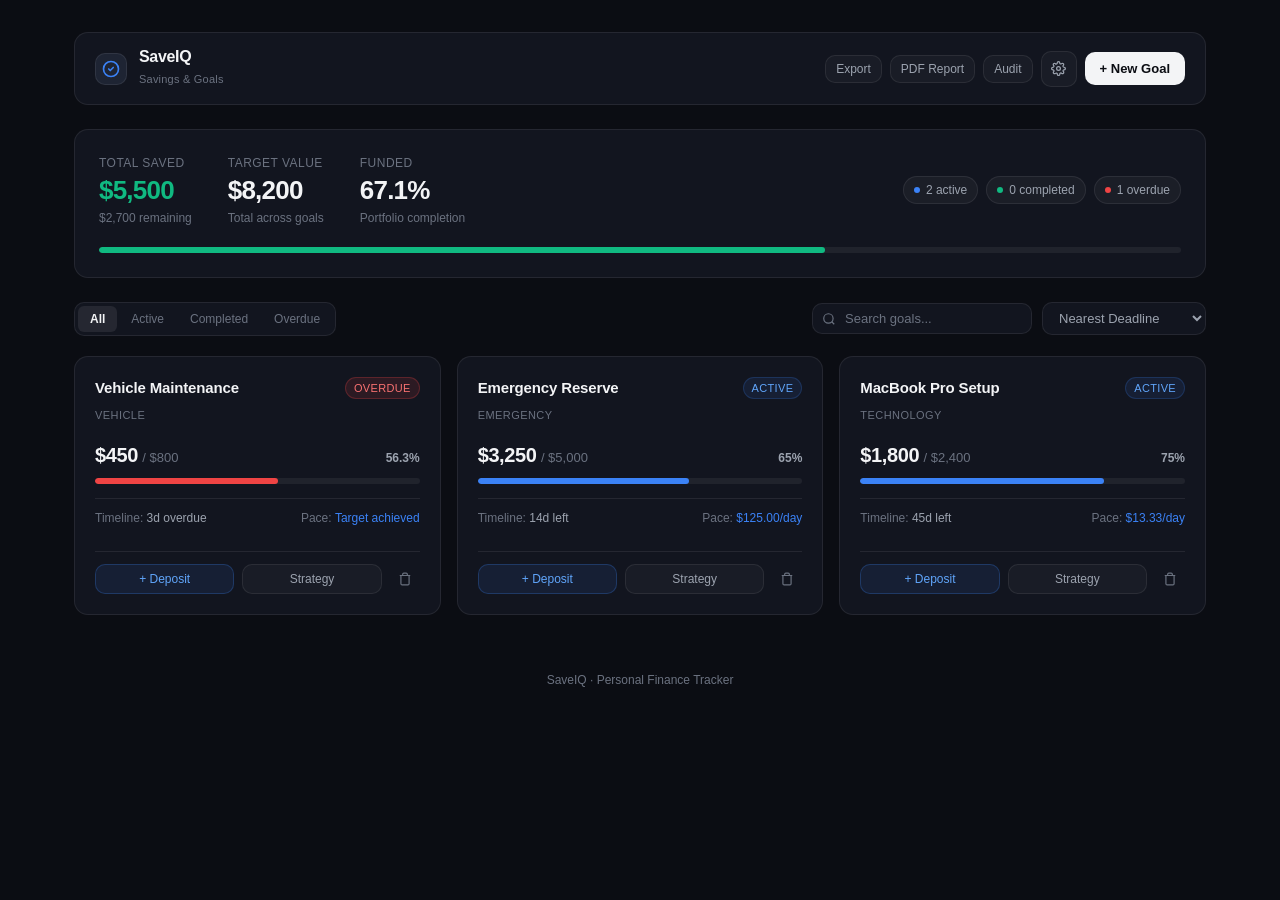
==== commit 6a615c96: "Align architecture: dual AI engine (OpenAI & Groq), Supabase/Postgres support, ReportLab PDF generat" ====
--- a/Index.html
+++ b/Index.html
@@ -6,8 +6,7 @@
   <title>SaveIQ – Minimalist Savings Tracker</title>
   <link rel="stylesheet" href="styles.css">
   <style>
-    /* Inline Fallback & Apps Script compatibility */
-    /* ==========================================================================
+/* ==========================================================================
    SaveIQ – Minimalist Financial Tracker Design System
    Refined, intentional, distraction-free fintech UI
    ========================================================================== */
@@ -973,7 +972,7 @@
 
       <div class="nav-actions">
         <button class="btn btn-secondary btn-sm" onclick="exportGoalsCSV()" title="Export CSV Report">Export</button>
-        <button class="btn btn-secondary btn-sm" onclick="printFinancialReport()" title="Print Statement">Print</button>
+        <button class="btn btn-secondary btn-sm" onclick="downloadPDFReport()" title="Download Official PDF Report">PDF Report</button>
         <button class="btn btn-secondary btn-sm" onclick="runManualAudit()" title="Run Audit Check">Audit</button>
         <button class="btn-icon" onclick="openSettingsModal()" title="Preferences & API Key">
           <svg width="15" height="15" viewBox="0 0 24 24" fill="none" stroke="currentColor" stroke-width="2"><circle cx="12" cy="12" r="3"></circle><path d="M19.4 15a1.65 1.65 0 0 0 .33 1.82l.06.06a2 2 0 0 1 0 2.83 2 2 0 0 1-2.83 0l-.06-.06a1.65 1.65 0 0 0-1.82-.33 1.65 1.65 0 0 0-1 1.51V21a2 2 0 0 1-2 2 2 2 0 0 1-2-2v-.09A1.65 1.65 0 0 0 9 19.4a1.65 1.65 0 0 0-1.82.33l-.06.06a2 2 0 0 1-2.83 0 2 2 0 0 1 0-2.83l.06-.06a1.65 1.65 0 0 0 .33-1.82 1.65 1.65 0 0 0-1.51-1H3a2 2 0 0 1-2-2 2 2 0 0 1 2-2h.09A1.65 1.65 0 0 0 4.6 9a1.65 1.65 0 0 0-.33-1.82l-.06-.06a2 2 0 0 1 0-2.83 2 2 0 0 1 2.83 0l.06.06a1.65 1.65 0 0 0 1.82.33H9a1.65 1.65 0 0 0 1-1.51V3a2 2 0 0 1 2-2 2 2 0 0 1 2 2v.09a1.65 1.65 0 0 0 1 1.51 1.65 1.65 0 0 0 1.82-.33l.06-.06a2 2 0 0 1 2.83 0 2 2 0 0 1 0 2.83l-.06.06a1.65 1.65 0 0 0-.33 1.82V9a1.65 1.65 0 0 0 1.51 1H21a2 2 0 0 1 2 2 2 2 0 0 1-2 2h-.09a1.65 1.65 0 0 0-1.51 1z"></path></svg>
@@ -1203,16 +1202,38 @@
       </div>
 
       <div class="form-group">
+        <label class="form-label" for="aiProviderSelect">AI Engine Provider</label>
+        <select id="aiProviderSelect" class="form-input">
+          <option value="groq">Groq Cloud (Llama-3.3-70B - High Velocity)</option>
+          <option value="openai">OpenAI (GPT-4o-mini / GPT-4o)</option>
+        </select>
+      </div>
+
+      <div class="form-group">
         <label class="form-label" for="groqApiKeyInput">Groq Cloud API Key</label>
         <input type="password" id="groqApiKeyInput" class="form-input" placeholder="gsk_...">
         <div class="form-hint">
-          Connect your free key from <a href="https://console.groq.com/keys" target="_blank" style="color: var(--accent-primary); text-decoration: none;">console.groq.com</a> to enable Llama-3.3-70B planning.
+          Free key from <a href="https://console.groq.com/keys" target="_blank" style="color: var(--accent-primary); text-decoration: none;">console.groq.com</a>
         </div>
       </div>
 
+      <div class="form-group">
+        <label class="form-label" for="openaiApiKeyInput">OpenAI API Key (Optional)</label>
+        <input type="password" id="openaiApiKeyInput" class="form-input" placeholder="sk-...">
+        <div class="form-hint">
+          Key from <a href="https://platform.openai.com/api-keys" target="_blank" style="color: var(--accent-primary); text-decoration: none;">platform.openai.com</a>
+        </div>
+      </div>
+
       <div style="background: var(--bg-input); border: 1px solid var(--border-subtle); border-radius: var(--radius-md); padding: 12px; margin-bottom: 18px;">
-        <div style="font-size: 11px; color: var(--text-muted); text-transform: uppercase; font-weight: 500; margin-bottom: 2px;">Backend Runtime</div>
-        <div style="font-size: 13px; font-weight: 600; color: var(--accent-primary);" id="activeBackendModeLabel">DETECTING...</div>
+        <div style="font-size: 11px; color: var(--text-muted); text-transform: uppercase; font-weight: 500; margin-bottom: 4px;">System Architecture</div>
+        <div style="font-size: 12px; color: var(--text-secondary); line-height: 1.6;">
+          • <strong>Frontend:</strong> Web Frontend (HTML, CSS, JS)<br>
+          • <strong>Backend:</strong> FastAPI Python (<span style="color: var(--accent-primary);" id="activeBackendModeLabel">DETECTING...</span>)<br>
+          • <strong>Database:</strong> PostgreSQL / Supabase &amp; SQLite<br>
+          • <strong>AI Engine:</strong> OpenAI &amp; Groq API<br>
+          • <strong>PDF Service:</strong> ReportLab Engine
+        </div>
       </div>
 
       <div style="display: flex; justify-content: flex-end; gap: 8px;">
@@ -1229,7 +1250,7 @@
   <script src="script.js"></script>
   <script>
     /* Inline Fallback & Apps Script compatibility */
-    /**
+/**
  * SaveIQ – Minimalist Financial Tracker
  * Frontend interactions, reactive analytics, financial planning & API bridges
  */
@@ -1255,7 +1276,9 @@
   },
   currentGoalForDeposit: null,
   currentGoalForAI: null,
+  aiProvider: localStorage.getItem("saveiq_ai_provider") || "groq",
   groqApiKey: localStorage.getItem("saveiq_groq_key") || "",
+  openaiApiKey: localStorage.getItem("saveiq_openai_key") || "",
   backendMode: "auto"
 };
 
@@ -1424,15 +1447,21 @@
     }
 
     if (AppState.backendMode === "fastapi") {
+      const activeKey = AppState.aiProvider === "openai" ? AppState.openaiApiKey : AppState.groqApiKey;
       const res = await fetch("/api/ai/insights", {
         method: "POST",
         headers: { "Content-Type": "application/json" },
-        body: JSON.stringify({ goal_id: goal.id })
+        body: JSON.stringify({
+          goal_id: goal.id,
+          provider: AppState.aiProvider,
+          api_key: activeKey
+        })
       });
       return await res.json();
     }
 
-    const apiKey = AppState.groqApiKey;
+    const isOAI = AppState.aiProvider === "openai";
+    const apiKey = isOAI ? AppState.openaiApiKey : AppState.groqApiKey;
     if (!apiKey) {
       return {
         success: true,
@@ -1445,12 +1474,12 @@
     try {
       const prompt = `SAVINGS GOAL ANALYSIS:
 - Goal: ${goal.goalName} (${goal.purpose})
-- Target: $${goal.targetAmount.toFixed(2)}
-- Current Balance: $${goal.savedAmount.toFixed(2)} (${goal.progressPercent}%)
-- Remaining: $${goal.remainingAmount.toFixed(2)}
+- Target: ${goal.targetAmount.toFixed(2)}
+- Current Balance: ${goal.savedAmount.toFixed(2)} (${goal.progressPercent}%)
+- Remaining: ${goal.remainingAmount.toFixed(2)}
 - Target Date: ${goal.deadline} (${goal.daysLeft} days)
 - Status: ${goal.status}
-- Pacing: $${goal.dailyRequired.toFixed(2)}/day ($${goal.weeklyRequired.toFixed(2)}/week)
+- Pacing: ${goal.dailyRequired.toFixed(2)}/day (${goal.weeklyRequired.toFixed(2)}/week)
 
 Provide a sharp, practical financial plan in clean markdown with:
 1. Trajectory & Pacing Review
@@ -1458,14 +1487,19 @@
 3. 3 Expense-Reduction Tactics relevant to ${goal.purpose}
 4. Behavioral Automation Suggestion`;
 
-      const response = await fetch("https://api.groq.com/openai/v1/chat/completions", {
+      const endpoint = isOAI 
+        ? "https://api.openai.com/v1/chat/completions" 
+        : "https://api.groq.com/openai/v1/chat/completions";
+      const model = isOAI ? "gpt-4o-mini" : "llama-3.3-70b-versatile";
+
+      const response = await fetch(endpoint, {
         method: "POST",
         headers: {
           "Content-Type": "application/json",
           "Authorization": "Bearer " + apiKey
         },
         body: JSON.stringify({
-          model: "llama-3.3-70b-versatile",
+          model: model,
           messages: [
             {
               role: "system",
@@ -1575,16 +1609,16 @@
 
 function generateClientHeuristic(goal) {
   return `### Progress Summary
-- **Funded:** $${goal.savedAmount.toLocaleString(undefined, {minimumFractionDigits: 2})} of $${goal.targetAmount.toLocaleString(undefined, {minimumFractionDigits: 2})} (${goal.progressPercent}%)
-- **Outstanding:** $${goal.remainingAmount.toLocaleString(undefined, {minimumFractionDigits: 2})}
+- **Funded:** ${goal.savedAmount.toLocaleString(undefined, {minimumFractionDigits: 2})} of ${goal.targetAmount.toLocaleString(undefined, {minimumFractionDigits: 2})} (${goal.progressPercent}%)
+- **Outstanding:** ${goal.remainingAmount.toLocaleString(undefined, {minimumFractionDigits: 2})}
 - **Target Deadline:** ${goal.deadline} (${goal.daysLeft >= 0 ? goal.daysLeft + ' days remaining' : Math.abs(goal.daysLeft) + ' days overdue'})
 
 ### Recommended Contribution Schedule
-- **Daily Pace:** **$${goal.dailyRequired.toFixed(2)} / day**
-- **Weekly Milestone:** **$${goal.weeklyRequired.toFixed(2)} / week**
+- **Daily Pace:** **${goal.dailyRequired.toFixed(2)} / day**
+- **Weekly Milestone:** **${goal.weeklyRequired.toFixed(2)} / week**
 
 ### Optimization Levers (${goal.purpose})
-1. **Automated Payday Allocation:** Transfer $${goal.weeklyRequired.toFixed(2)} automatically the day compensation arrives.
+1. **Automated Payday Allocation:** Transfer ${goal.weeklyRequired.toFixed(2)} automatically the day compensation arrives.
 2. **Discretionary Buffer Sweep:** Route any unspent weekly dining or entertainment buffer directly into this target.
 3. **The 48-Hour Delay:** Hold off on any unplanned impulse purchases exceeding $30 for 48 hours; transfer unspent funds if desire dissipates.`;
 }
@@ -1699,13 +1733,13 @@
 
 function renderKPIs() {
   const s = AppState.stats;
-  setText("kpiTotalTarget", `$${s.totalTarget.toLocaleString(undefined, {minimumFractionDigits: 0, maximumFractionDigits: 2})}`);
-  setText("kpiTotalSaved", `$${s.totalSaved.toLocaleString(undefined, {minimumFractionDigits: 0, maximumFractionDigits: 2})}`);
+  setText("kpiTotalTarget", `${s.totalTarget.toLocaleString(undefined, {minimumFractionDigits: 0, maximumFractionDigits: 2})}`);
+  setText("kpiTotalSaved", `${s.totalSaved.toLocaleString(undefined, {minimumFractionDigits: 0, maximumFractionDigits: 2})}`);
   setText("kpiOverallProgress", `${s.overallProgress}%`);
   setText("kpiActiveGoals", `${s.activeGoals} active`);
   setText("kpiCompletedGoals", `${s.completedGoals} completed`);
   setText("kpiOverdueGoals", `${s.overdueGoals} overdue`);
-  setText("kpiRemainingLabel", `$${s.totalRemaining.toLocaleString(undefined, {minimumFractionDigits: 0, maximumFractionDigits: 2})} remaining`);
+  setText("kpiRemainingLabel", `${s.totalRemaining.toLocaleString(undefined, {minimumFractionDigits: 0, maximumFractionDigits: 2})} remaining`);
 
   const fillEl = document.getElementById("kpiOverviewProgressFill");
   if (fillEl) {
@@ -1794,7 +1828,7 @@
 
   const paceLabel = isCompleted
     ? "Goal funded"
-    : (g.dailyRequired > 0 ? `$${g.dailyRequired.toFixed(2)}/day` : "Target achieved");
+    : (g.dailyRequired > 0 ? `${g.dailyRequired.toFixed(2)}/day` : "Target achieved");
 
   return `
     <div class="goal-card" id="card-${g.id}">
@@ -1809,8 +1843,8 @@
 
         <div class="card-amounts">
           <div>
-            <span class="card-amount-saved">$${g.savedAmount.toLocaleString(undefined, {minimumFractionDigits: 0, maximumFractionDigits: 2})}</span>
-            <span class="card-amount-target">/ $${g.targetAmount.toLocaleString()}</span>
+            <span class="card-amount-saved">${g.savedAmount.toLocaleString(undefined, {minimumFractionDigits: 0, maximumFractionDigits: 2})}</span>
+            <span class="card-amount-target">/ ${g.targetAmount.toLocaleString()}</span>
           </div>
           <span class="card-progress-percent">${g.progressPercent}%</span>
         </div>
@@ -1889,7 +1923,7 @@
     const weekly = (remaining / (days / 7)).toFixed(2);
     if (previewBox) {
       previewBox.style.display = "block";
-      previewBox.innerHTML = `Pacing target: <strong>$${daily}/day</strong> · <strong>$${weekly}/week</strong> over ${days} days`;
+      previewBox.innerHTML = `Pacing target: <strong>${daily}/day</strong> · <strong>${weekly}/week</strong> over ${days} days`;
     }
   } else if (previewBox) {
     previewBox.style.display = "none";
@@ -1941,7 +1975,7 @@
   // Dynamic Full Balance chip
   const remainingChip = document.getElementById("chipRemainingBalance");
   if (remainingChip) {
-    remainingChip.textContent = `Full ($${goal.remainingAmount.toFixed(0)})`;
+    remainingChip.textContent = `Full (${goal.remainingAmount.toFixed(0)})`;
     remainingChip.onclick = () => setPresetDeposit(goal.remainingAmount);
   }
 
@@ -1974,7 +2008,7 @@
   try {
     const res = await BackendBridge.addDeposit(AppState.currentGoalForDeposit.id, amount);
     if (res.success) {
-      showToast(`Deposited $${amount.toFixed(2)} to ${AppState.currentGoalForDeposit.goalName}`, "success");
+      showToast(`Deposited ${amount.toFixed(2)} to ${AppState.currentGoalForDeposit.goalName}`, "success");
       closeDepositModal();
       await refreshDashboard();
     } else {
@@ -2067,8 +2101,18 @@
 
 // Settings Modal
 function openSettingsModal() {
-  document.getElementById("groqApiKeyInput").value = AppState.groqApiKey;
-  document.getElementById("activeBackendModeLabel").textContent = AppState.backendMode.toUpperCase();
+  const provEl = document.getElementById("aiProviderSelect");
+  if (provEl) provEl.value = AppState.aiProvider || "groq";
+
+  const groqInput = document.getElementById("groqApiKeyInput");
+  if (groqInput) groqInput.value = AppState.groqApiKey || "";
+
+  const openaiInput = document.getElementById("openaiApiKeyInput");
+  if (openaiInput) openaiInput.value = AppState.openaiApiKey || "";
+
+  const modeEl = document.getElementById("activeBackendModeLabel");
+  if (modeEl) modeEl.textContent = AppState.backendMode.toUpperCase();
+
   document.getElementById("settingsModal").classList.add("active");
 }
 
@@ -2077,17 +2121,32 @@
 }
 
 function saveSettings() {
-  const key = document.getElementById("groqApiKeyInput").value.trim();
-  AppState.groqApiKey = key;
-  localStorage.setItem("saveiq_groq_key", key);
-
-  if (AppState.backendMode === "gas") {
-    google.script.run
-      .withSuccessHandler(() => showToast("Key saved in Script properties", "success"))
-      .setGroqApiKey(key);
-  }
-
-  showToast("Settings saved", "success");
+  const provEl = document.getElementById("aiProviderSelect");
+  if (provEl) {
+    AppState.aiProvider = provEl.value;
+    localStorage.setItem("saveiq_ai_provider", provEl.value);
+  }
+
+  const groqInput = document.getElementById("groqApiKeyInput");
+  if (groqInput) {
+    const key = groqInput.value.trim();
+    AppState.groqApiKey = key;
+    localStorage.setItem("saveiq_groq_key", key);
+    if (AppState.backendMode === "gas") {
+      google.script.run
+        .withSuccessHandler(() => showToast("Groq key saved in Script properties", "success"))
+        .setGroqApiKey(key);
+    }
+  }
+
+  const openaiInput = document.getElementById("openaiApiKeyInput");
+  if (openaiInput) {
+    const oKey = openaiInput.value.trim();
+    AppState.openaiApiKey = oKey;
+    localStorage.setItem("saveiq_openai_key", oKey);
+  }
+
+  showToast("Preferences saved", "success");
   closeSettingsModal();
 }
 
@@ -2139,8 +2198,23 @@
   showToast("CSV downloaded", "success");
 }
 
+function downloadPDFReport() {
+  if (AppState.backendMode === "fastapi") {
+    showToast("Generating PDF report via ReportLab service...", "info");
+    const link = document.createElement("a");
+    link.href = "/api/reports/pdf";
+    link.download = `SaveIQ_Statement_${new Date().toISOString().slice(0, 10)}.pdf`;
+    document.body.appendChild(link);
+    link.click();
+    document.body.removeChild(link);
+  } else {
+    showToast("Opening statement print dialog...", "info");
+    window.print();
+  }
+}
+
 function printFinancialReport() {
-  window.print();
+  downloadPDFReport();
 }
 
 function showToast(message, type = "info") {
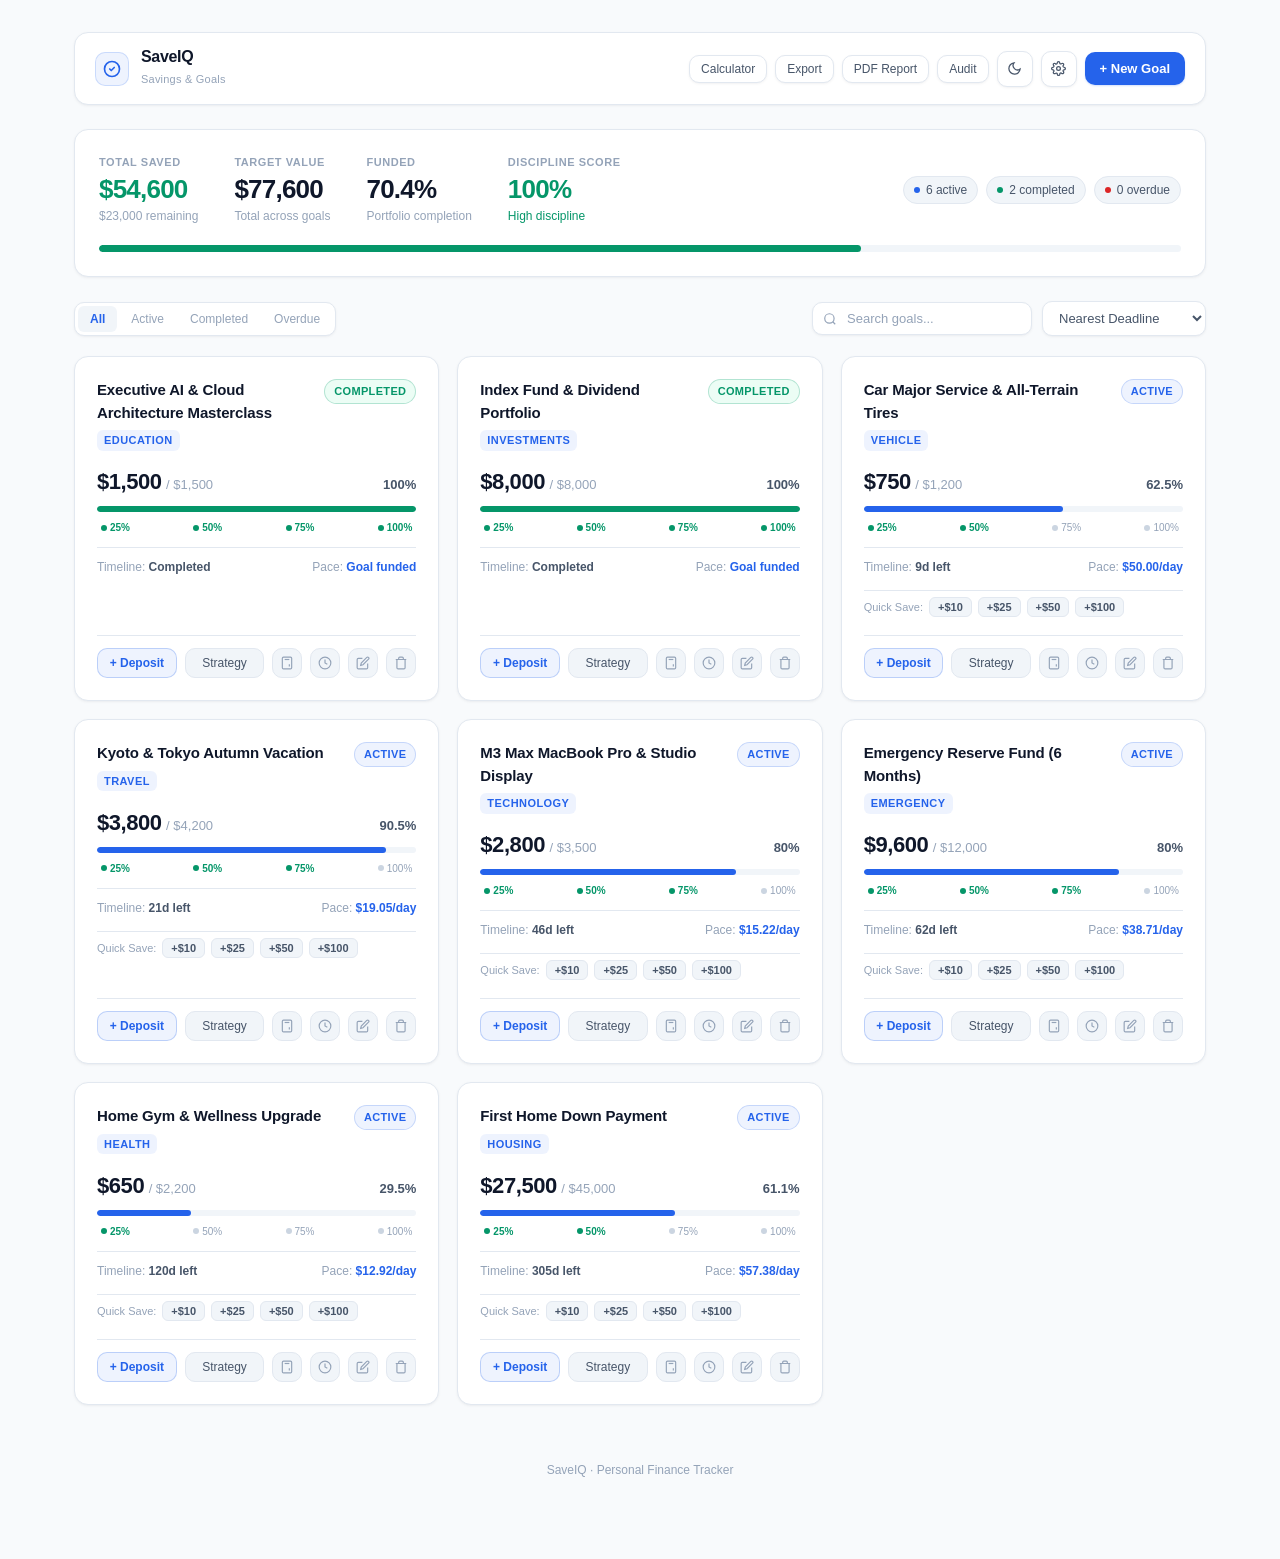
==== commit aaab2898: "Enhance UI with minimalist light theme, Groq AI integration, and sample goals - Complete light theme" ====
--- a/Index.html
+++ b/Index.html
@@ -8,11 +8,61 @@
   <style>
 /* ==========================================================================
    SaveIQ – Minimalist Financial Tracker Design System
-   Refined, intentional, distraction-free fintech UI
+   Refined, intentional, distraction-free fintech UI (Light & Dark)
    ========================================================================== */
 
 :root {
-  /* Surfaces & Canvas */
+  /* ==========================================
+     LIGHT THEME (Default) - Swiss Fintech Palette
+     ========================================== */
+  --bg-app: #f8fafc;
+  --bg-surface: #ffffff;
+  --bg-surface-hover: #f1f5f9;
+  --bg-surface-elevated: #ffffff;
+  --bg-subtle: #f1f5f9;
+  --bg-input: #ffffff;
+
+  /* Borders */
+  --border-subtle: #e2e8f0;
+  --border-muted: #cbd5e1;
+  --border-focus: #2563eb;
+
+  /* Typography & Contrast */
+  --text-primary: #0f172a;
+  --text-secondary: #475569;
+  --text-muted: #94a3b8;
+  --text-inverse: #ffffff;
+
+  /* Premium Accents */
+  --accent-primary: #2563eb;
+  --accent-primary-hover: #1d4ed8;
+  --accent-emerald: #059669;
+  --accent-emerald-subtle: #ecfdf5;
+  --accent-amber: #d97706;
+  --accent-amber-subtle: #fffbeb;
+  --accent-rose: #dc2626;
+  --accent-rose-subtle: #fef2f2;
+
+  /* Depth & Shadows */
+  --card-shadow: 0 1px 3px 0 rgba(15, 23, 42, 0.05), 0 1px 2px -1px rgba(15, 23, 42, 0.03);
+  --card-shadow-hover: 0 10px 15px -3px rgba(15, 23, 42, 0.08), 0 4px 6px -4px rgba(15, 23, 42, 0.04);
+  --modal-shadow: 0 20px 25px -5px rgba(15, 23, 42, 0.1), 0 8px 10px -6px rgba(15, 23, 42, 0.05);
+  --modal-backdrop: rgba(15, 23, 42, 0.45);
+
+  /* Geometry & Motion */
+  --radius-sm: 6px;
+  --radius-md: 10px;
+  --radius-lg: 14px;
+  --radius-full: 9999px;
+
+  --font-sans: -apple-system, BlinkMacSystemFont, "Inter", "SF Pro Text", "Segoe UI", Roboto, sans-serif;
+  --transition: all 0.16s ease;
+}
+
+[data-theme="dark"] {
+  /* ==========================================
+     DARK THEME (Optional) - Deep Obsidian Palette
+     ========================================== */
   --bg-app: #0b0d13;
   --bg-surface: #12151f;
   --bg-surface-hover: #171b26;
@@ -20,12 +70,10 @@
   --bg-subtle: rgba(255, 255, 255, 0.03);
   --bg-input: #0f121a;
 
-  /* Borders */
   --border-subtle: rgba(255, 255, 255, 0.08);
   --border-muted: rgba(255, 255, 255, 0.14);
   --border-focus: #3b82f6;
 
-  /* Text & Accents */
   --text-primary: #f3f4f6;
   --text-secondary: #9ca3af;
   --text-muted: #6b7280;
@@ -40,14 +88,10 @@
   --accent-rose: #ef4444;
   --accent-rose-subtle: rgba(239, 68, 68, 0.12);
 
-  /* Geometry & Motion */
-  --radius-sm: 6px;
-  --radius-md: 10px;
-  --radius-lg: 14px;
-  --radius-full: 9999px;
-
-  --font-sans: -apple-system, BlinkMacSystemFont, "Inter", "SF Pro Text", "Segoe UI", Roboto, sans-serif;
-  --transition: all 0.16s ease;
+  --card-shadow: none;
+  --card-shadow-hover: 0 8px 24px rgba(0, 0, 0, 0.4);
+  --modal-shadow: 0 25px 50px -12px rgba(0, 0, 0, 0.5);
+  --modal-backdrop: rgba(0, 0, 0, 0.65);
 }
 
 /* Reset */
@@ -65,6 +109,7 @@
   line-height: 1.5;
   -webkit-font-smoothing: antialiased;
   -moz-osx-font-smoothing: grayscale;
+  transition: background-color 0.2s ease, color 0.2s ease;
 }
 
 /* Layout Container */
@@ -84,6 +129,7 @@
   border: 1px solid var(--border-subtle);
   border-radius: var(--radius-lg);
   margin-bottom: 24px;
+  box-shadow: var(--card-shadow);
 }
 
 .brand {
@@ -95,10 +141,10 @@
 }
 
 .brand-icon {
-  width: 32px;
-  height: 32px;
-  background: #1e2433;
-  border: 1px solid var(--border-subtle);
+  width: 34px;
+  height: 34px;
+  background: rgba(37, 99, 235, 0.08);
+  border: 1px solid rgba(37, 99, 235, 0.18);
   border-radius: var(--radius-md);
   display: flex;
   align-items: center;
@@ -108,7 +154,7 @@
 
 .brand-text h1 {
   font-size: 16px;
-  font-weight: 600;
+  font-weight: 700;
   letter-spacing: -0.02em;
   color: var(--text-primary);
   line-height: 1.2;
@@ -146,24 +192,27 @@
 }
 
 .btn-primary {
-  background: var(--text-primary);
-  color: var(--text-inverse);
+  background: var(--accent-primary);
+  color: #ffffff;
   font-weight: 600;
+  box-shadow: 0 1px 2px rgba(37, 99, 235, 0.2);
 }
 
 .btn-primary:hover {
-  background: #ffffff;
+  background: var(--accent-primary-hover);
   transform: translateY(-1px);
+  box-shadow: 0 4px 6px -1px rgba(37, 99, 235, 0.25);
 }
 
 .btn-secondary {
-  background: var(--bg-subtle);
+  background: var(--bg-surface);
   color: var(--text-secondary);
   border: 1px solid var(--border-subtle);
+  box-shadow: var(--card-shadow);
 }
 
 .btn-secondary:hover {
-  background: rgba(255, 255, 255, 0.06);
+  background: var(--bg-surface-hover);
   color: var(--text-primary);
   border-color: var(--border-muted);
 }
@@ -173,7 +222,7 @@
   height: 36px;
   padding: 0;
   border-radius: var(--radius-md);
-  background: var(--bg-subtle);
+  background: var(--bg-surface);
   border: 1px solid var(--border-subtle);
   color: var(--text-secondary);
   display: flex;
@@ -181,16 +230,17 @@
   justify-content: center;
   cursor: pointer;
   transition: var(--transition);
+  box-shadow: var(--card-shadow);
 }
 
 .btn-icon:hover {
   color: var(--text-primary);
   border-color: var(--border-muted);
-  background: rgba(255, 255, 255, 0.06);
+  background: var(--bg-surface-hover);
 }
 
 .btn-sm {
-  padding: 6px 10px;
+  padding: 6px 11px;
   font-size: 12px;
 }
 
@@ -201,6 +251,7 @@
   border-radius: var(--radius-lg);
   padding: 24px;
   margin-bottom: 24px;
+  box-shadow: var(--card-shadow);
 }
 
 .overview-top {
@@ -224,17 +275,17 @@
 }
 
 .overview-stat .label {
-  font-size: 12px;
-  font-weight: 500;
+  font-size: 11px;
+  font-weight: 600;
   color: var(--text-muted);
   text-transform: uppercase;
-  letter-spacing: 0.04em;
+  letter-spacing: 0.05em;
   margin-bottom: 4px;
 }
 
 .overview-stat .value {
   font-size: 26px;
-  font-weight: 600;
+  font-weight: 700;
   letter-spacing: -0.03em;
   color: var(--text-primary);
   font-variant-numeric: tabular-nums;
@@ -266,7 +317,7 @@
   font-size: 12px;
   font-weight: 500;
   border-radius: var(--radius-full);
-  background: rgba(255, 255, 255, 0.04);
+  background: var(--bg-subtle);
   color: var(--text-secondary);
   border: 1px solid var(--border-subtle);
 }
@@ -286,25 +337,10 @@
   width: 100%;
 }
 
-.overview-progress-info {
-  display: flex;
-  justify-content: space-between;
-  align-items: center;
-  margin-bottom: 8px;
-  font-size: 12px;
-  color: var(--text-muted);
-}
-
-.overview-progress-info strong {
-  color: var(--text-primary);
-  font-weight: 600;
-  font-variant-numeric: tabular-nums;
-}
-
 .overview-progress-track {
   width: 100%;
-  height: 6px;
-  background: rgba(255, 255, 255, 0.06);
+  height: 7px;
+  background: var(--bg-subtle);
   border-radius: var(--radius-full);
   overflow: hidden;
 }
@@ -334,6 +370,7 @@
   border-radius: var(--radius-md);
   padding: 3px;
   gap: 2px;
+  box-shadow: var(--card-shadow);
 }
 
 .filter-btn {
@@ -354,8 +391,8 @@
 }
 
 .filter-btn.active {
-  background: rgba(255, 255, 255, 0.08);
-  color: var(--text-primary);
+  background: var(--bg-subtle);
+  color: var(--accent-primary);
   font-weight: 600;
 }
 
@@ -372,7 +409,7 @@
 
 .search-input {
   width: 100%;
-  padding: 7px 12px 7px 32px;
+  padding: 8px 12px 8px 34px;
   font-size: 13px;
   font-family: inherit;
   color: var(--text-primary);
@@ -381,10 +418,12 @@
   border-radius: var(--radius-md);
   outline: none;
   transition: var(--transition);
+  box-shadow: var(--card-shadow);
 }
 
 .search-input:focus {
   border-color: var(--border-focus);
+  box-shadow: 0 0 0 3px rgba(37, 99, 235, 0.12);
 }
 
 .search-input::placeholder {
@@ -393,7 +432,7 @@
 
 .search-icon-svg {
   position: absolute;
-  left: 10px;
+  left: 11px;
   top: 50%;
   transform: translateY(-50%);
   width: 14px;
@@ -403,7 +442,7 @@
 }
 
 .sort-select {
-  padding: 7px 12px;
+  padding: 8px 12px;
   font-size: 13px;
   font-family: inherit;
   color: var(--text-secondary);
@@ -412,6 +451,7 @@
   border-radius: var(--radius-md);
   outline: none;
   cursor: pointer;
+  box-shadow: var(--card-shadow);
 }
 
 .sort-select:focus {
@@ -421,8 +461,8 @@
 /* Goals Grid */
 .goals-grid {
   display: grid;
-  grid-template-columns: repeat(auto-fill, minmax(350px, 1fr));
-  gap: 16px;
+  grid-template-columns: repeat(auto-fill, minmax(360px, 1fr));
+  gap: 18px;
 }
 
 /* Goal Card */
@@ -430,16 +470,18 @@
   background: var(--bg-surface);
   border: 1px solid var(--border-subtle);
   border-radius: var(--radius-lg);
-  padding: 20px;
+  padding: 22px;
   display: flex;
   flex-direction: column;
   justify-content: space-between;
   transition: var(--transition);
+  box-shadow: var(--card-shadow);
 }
 
 .goal-card:hover {
-  background: var(--bg-surface-hover);
   border-color: var(--border-muted);
+  transform: translateY(-2px);
+  box-shadow: var(--card-shadow-hover);
 }
 
 .goal-top {
@@ -461,8 +503,11 @@
 .goal-category-tag {
   display: inline-block;
   font-size: 11px;
-  font-weight: 500;
-  color: var(--text-muted);
+  font-weight: 600;
+  color: var(--accent-primary);
+  background: rgba(37, 99, 235, 0.08);
+  padding: 2px 7px;
+  border-radius: var(--radius-sm);
   text-transform: uppercase;
   letter-spacing: 0.04em;
 }
@@ -470,8 +515,8 @@
 /* Clean status pill */
 .status-pill {
   font-size: 11px;
-  font-weight: 500;
-  padding: 2px 8px;
+  font-weight: 600;
+  padding: 3px 9px;
   border-radius: var(--radius-full);
   display: inline-flex;
   align-items: center;
@@ -481,21 +526,21 @@
 }
 
 .status-pill.active {
-  background: rgba(59, 130, 246, 0.1);
-  color: #60a5fa;
-  border: 1px solid rgba(59, 130, 246, 0.2);
+  background: rgba(37, 99, 235, 0.08);
+  color: var(--accent-primary);
+  border: 1px solid rgba(37, 99, 235, 0.2);
 }
 
 .status-pill.completed {
   background: var(--accent-emerald-subtle);
-  color: #34d399;
-  border: 1px solid rgba(16, 185, 129, 0.25);
+  color: var(--accent-emerald);
+  border: 1px solid rgba(5, 150, 105, 0.25);
 }
 
 .status-pill.overdue {
   background: var(--accent-rose-subtle);
-  color: #f87171;
-  border: 1px solid rgba(239, 68, 68, 0.25);
+  color: var(--accent-rose);
+  border: 1px solid rgba(220, 38, 38, 0.25);
 }
 
 /* Card Progress & Balances */
@@ -507,8 +552,8 @@
 }
 
 .card-amount-saved {
-  font-size: 20px;
-  font-weight: 600;
+  font-size: 22px;
+  font-weight: 700;
   color: var(--text-primary);
   font-variant-numeric: tabular-nums;
   letter-spacing: -0.02em;
@@ -521,7 +566,7 @@
 }
 
 .card-progress-percent {
-  font-size: 12px;
+  font-size: 13px;
   font-weight: 600;
   color: var(--text-secondary);
   font-variant-numeric: tabular-nums;
@@ -530,10 +575,10 @@
 .card-progress-track {
   width: 100%;
   height: 6px;
-  background: rgba(255, 255, 255, 0.06);
+  background: var(--bg-subtle);
   border-radius: var(--radius-full);
   overflow: hidden;
-  margin-bottom: 14px;
+  margin-bottom: 8px;
 }
 
 .card-progress-fill {
@@ -549,6 +594,39 @@
 
 .card-progress-fill.overdue {
   background: var(--accent-rose);
+}
+
+/* Milestone Dots */
+.card-milestones {
+  display: flex;
+  justify-content: space-between;
+  margin-bottom: 12px;
+  padding: 0 4px;
+}
+
+.milestone-dot {
+  font-size: 10px;
+  font-weight: 500;
+  color: var(--text-muted);
+  display: flex;
+  align-items: center;
+  gap: 3px;
+}
+
+.milestone-dot.achieved {
+  color: var(--accent-emerald);
+  font-weight: 600;
+}
+
+.milestone-circle {
+  width: 6px;
+  height: 6px;
+  border-radius: 50%;
+  background: var(--border-muted);
+}
+
+.milestone-dot.achieved .milestone-circle {
+  background: var(--accent-emerald);
 }
 
 /* Card Details Meta Row */
@@ -564,12 +642,48 @@
 
 .card-meta-item strong {
   color: var(--text-secondary);
-  font-weight: 500;
+  font-weight: 600;
 }
 
 .card-meta-item.pace strong {
   color: var(--accent-primary);
   font-variant-numeric: tabular-nums;
+}
+
+/* Quick Micro-Deposit Chips on Card */
+.card-quick-saves {
+  display: flex;
+  align-items: center;
+  gap: 6px;
+  padding: 6px 0;
+  border-top: 1px solid var(--border-subtle);
+  margin-top: 4px;
+}
+
+.card-quick-label {
+  font-size: 11px;
+  color: var(--text-muted);
+  font-weight: 500;
+}
+
+.btn-quick-chip {
+  padding: 3px 8px;
+  font-size: 11px;
+  font-weight: 600;
+  border-radius: var(--radius-sm);
+  background: var(--bg-subtle);
+  border: 1px solid var(--border-subtle);
+  color: var(--text-secondary);
+  cursor: pointer;
+  transition: var(--transition);
+  font-family: inherit;
+}
+
+.btn-quick-chip:hover {
+  background: rgba(37, 99, 235, 0.08);
+  border-color: var(--accent-primary);
+  color: var(--accent-primary);
+  transform: translateY(-1px);
 }
 
 /* Card Action Buttons */
@@ -577,7 +691,7 @@
   display: flex;
   align-items: center;
   gap: 8px;
-  margin-top: 14px;
+  margin-top: 12px;
   padding-top: 12px;
   border-top: 1px solid var(--border-subtle);
 }
@@ -601,15 +715,16 @@
 }
 
 .btn-card-action:hover {
-  background: rgba(255, 255, 255, 0.06);
+  background: var(--bg-surface-hover);
   color: var(--text-primary);
   border-color: var(--border-muted);
 }
 
 .btn-card-action.primary {
-  background: rgba(59, 130, 246, 0.1);
-  color: #60a5fa;
-  border-color: rgba(59, 130, 246, 0.25);
+  background: rgba(37, 99, 235, 0.08);
+  color: var(--accent-primary);
+  border-color: rgba(37, 99, 235, 0.25);
+  font-weight: 600;
 }
 
 .btn-card-action.primary:hover {
@@ -618,11 +733,11 @@
   border-color: var(--accent-primary);
 }
 
-.btn-card-delete {
+.btn-card-icon-action {
   padding: 7px;
   border-radius: var(--radius-md);
-  border: 1px solid transparent;
-  background: transparent;
+  border: 1px solid var(--border-subtle);
+  background: var(--bg-subtle);
   color: var(--text-muted);
   cursor: pointer;
   transition: var(--transition);
@@ -631,9 +746,15 @@
   justify-content: center;
 }
 
+.btn-card-icon-action:hover {
+  color: var(--text-primary);
+  border-color: var(--border-muted);
+}
+
 .btn-card-delete:hover {
   color: var(--accent-rose);
   background: var(--accent-rose-subtle);
+  border-color: rgba(220, 38, 38, 0.3);
 }
 
 /* Empty State */
@@ -644,6 +765,7 @@
   background: var(--bg-surface);
   border: 1px dashed var(--border-muted);
   border-radius: var(--radius-lg);
+  box-shadow: var(--card-shadow);
 }
 
 .empty-state h3 {
@@ -664,7 +786,7 @@
 .modal-overlay {
   position: fixed;
   inset: 0;
-  background: rgba(0, 0, 0, 0.65);
+  background: var(--modal-backdrop);
   backdrop-filter: blur(4px);
   -webkit-backdrop-filter: blur(4px);
   display: flex;
@@ -683,14 +805,14 @@
 }
 
 .modal-content {
-  background: var(--bg-surface);
-  border: 1px solid var(--border-muted);
+  background: var(--bg-surface-elevated);
+  border: 1px solid var(--border-subtle);
   border-radius: var(--radius-lg);
   width: 100%;
   max-width: 480px;
   max-height: 90vh;
   overflow-y: auto;
-  box-shadow: 0 16px 40px rgba(0, 0, 0, 0.5);
+  box-shadow: var(--modal-shadow);
   transform: scale(0.98);
   transition: transform 0.18s ease;
   padding: 24px;
@@ -740,7 +862,7 @@
 .form-label {
   display: block;
   font-size: 12px;
-  font-weight: 500;
+  font-weight: 600;
   color: var(--text-secondary);
   margin-bottom: 6px;
 }
@@ -760,7 +882,7 @@
 
 .form-input:focus, .form-select:focus {
   border-color: var(--border-focus);
-  box-shadow: 0 0 0 3px rgba(59, 130, 246, 0.15);
+  box-shadow: 0 0 0 3px rgba(37, 99, 235, 0.12);
 }
 
 .form-row {
@@ -797,31 +919,31 @@
 }
 
 .preset-chip:hover {
-  background: rgba(59, 130, 246, 0.12);
-  border-color: rgba(59, 130, 246, 0.3);
-  color: #60a5fa;
+  background: rgba(37, 99, 235, 0.08);
+  border-color: var(--accent-primary);
+  color: var(--accent-primary);
 }
 
 /* AI / Strategy Plan Modal */
 .strategy-modal-content {
-  max-width: 600px;
+  max-width: 620px;
 }
 
 .strategy-output-box {
-  background: var(--bg-input);
+  background: var(--bg-subtle);
   border: 1px solid var(--border-subtle);
   border-radius: var(--radius-md);
   padding: 18px;
   font-size: 13px;
   line-height: 1.6;
-  color: #d1d5db;
+  color: var(--text-secondary);
   max-height: 440px;
   overflow-y: auto;
 }
 
 .strategy-output-box h3 {
   font-size: 13px;
-  font-weight: 600;
+  font-weight: 700;
   text-transform: uppercase;
   letter-spacing: 0.04em;
   color: var(--accent-primary);
@@ -850,13 +972,91 @@
 
 .source-badge {
   font-size: 11px;
-  font-weight: 500;
+  font-weight: 600;
   padding: 3px 8px;
   border-radius: var(--radius-full);
-  background: rgba(255, 255, 255, 0.05);
+  background: rgba(37, 99, 235, 0.08);
+  color: var(--accent-primary);
+  border: 1px solid rgba(37, 99, 235, 0.2);
+  display: inline-block;
+}
+
+/* Simulator / Calculator Widget */
+.simulator-box {
+  background: var(--bg-subtle);
+  border: 1px solid var(--border-subtle);
+  border-radius: var(--radius-md);
+  padding: 18px;
+  margin-top: 14px;
+}
+
+.sim-slider-row {
+  margin: 14px 0;
+}
+
+.sim-slider {
+  width: 100%;
+  accent-color: var(--accent-primary);
+  cursor: pointer;
+}
+
+.sim-stats-grid {
+  display: grid;
+  grid-template-columns: repeat(3, 1fr);
+  gap: 12px;
+  margin-top: 14px;
+}
+
+.sim-stat-card {
+  background: var(--bg-surface);
+  border: 1px solid var(--border-subtle);
+  border-radius: var(--radius-md);
+  padding: 12px;
+  text-align: center;
+}
+
+.sim-stat-label {
+  font-size: 11px;
+  font-weight: 500;
   color: var(--text-muted);
-  border: 1px solid var(--border-subtle);
-  display: inline-block;
+  text-transform: uppercase;
+}
+
+.sim-stat-val {
+  font-size: 18px;
+  font-weight: 700;
+  color: var(--accent-primary);
+  margin-top: 4px;
+  font-variant-numeric: tabular-nums;
+}
+
+/* Transaction History Table */
+.history-table {
+  width: 100%;
+  border-collapse: collapse;
+  font-size: 12px;
+  margin-top: 12px;
+}
+
+.history-table th {
+  text-align: left;
+  padding: 8px 10px;
+  background: var(--bg-subtle);
+  color: var(--text-muted);
+  font-weight: 600;
+  border-bottom: 1px solid var(--border-subtle);
+}
+
+.history-table td {
+  padding: 8px 10px;
+  border-bottom: 1px solid var(--border-subtle);
+  color: var(--text-secondary);
+}
+
+.history-table td.amount {
+  font-weight: 600;
+  color: var(--accent-emerald);
+  font-variant-numeric: tabular-nums;
 }
 
 /* Spinner */
@@ -868,7 +1068,7 @@
 .spinner {
   width: 28px;
   height: 28px;
-  border: 2px solid rgba(255, 255, 255, 0.1);
+  border: 2px solid var(--border-subtle);
   border-top-color: var(--accent-primary);
   border-radius: 50%;
   animation: spin 0.7s linear infinite;
@@ -892,10 +1092,10 @@
 
 .toast {
   background: var(--bg-surface-elevated);
-  border: 1px solid var(--border-muted);
+  border: 1px solid var(--border-subtle);
   padding: 10px 14px;
   border-radius: var(--radius-md);
-  box-shadow: 0 8px 24px rgba(0, 0, 0, 0.4);
+  box-shadow: var(--modal-shadow);
   font-size: 13px;
   font-weight: 500;
   color: var(--text-primary);
@@ -927,6 +1127,7 @@
   }
   .nav-actions {
     justify-content: space-between;
+    flex-wrap: wrap;
   }
   .overview-stat-group {
     gap: 20px;
@@ -946,6 +1147,9 @@
     grid-template-columns: 1fr;
   }
   .form-row {
+    grid-template-columns: 1fr;
+  }
+  .sim-stats-grid {
     grid-template-columns: 1fr;
   }
 }
@@ -971,9 +1175,14 @@
       </a>
 
       <div class="nav-actions">
+        <button class="btn btn-secondary btn-sm" onclick="openSimulatorModal()" title="Interactive Savings Projection Calculator">Calculator</button>
         <button class="btn btn-secondary btn-sm" onclick="exportGoalsCSV()" title="Export CSV Report">Export</button>
         <button class="btn btn-secondary btn-sm" onclick="downloadPDFReport()" title="Download Official PDF Report">PDF Report</button>
         <button class="btn btn-secondary btn-sm" onclick="runManualAudit()" title="Run Audit Check">Audit</button>
+        <button class="btn-icon" id="themeToggleBtn" onclick="toggleTheme()" title="Toggle Theme (Light / Dark)">
+          <svg id="themeIconSun" width="15" height="15" viewBox="0 0 24 24" fill="none" stroke="currentColor" stroke-width="2" style="display:none;"><circle cx="12" cy="12" r="5"></circle><line x1="12" y1="1" x2="12" y2="3"></line><line x1="12" y1="21" x2="12" y2="23"></line><line x1="4.22" y1="4.22" x2="5.64" y2="5.64"></line><line x1="18.36" y1="18.36" x2="19.78" y2="19.78"></line><line x1="1" y1="12" x2="3" y2="12"></line><line x1="21" y1="12" x2="23" y2="12"></line><line x1="4.22" y1="19.78" x2="5.64" y2="18.36"></line><line x1="18.36" y1="5.64" x2="19.78" y2="4.22"></line></svg>
+          <svg id="themeIconMoon" width="15" height="15" viewBox="0 0 24 24" fill="none" stroke="currentColor" stroke-width="2"><path d="M21 12.79A9 9 0 1 1 11.21 3 7 7 0 0 0 21 12.79z"></path></svg>
+        </button>
         <button class="btn-icon" onclick="openSettingsModal()" title="Preferences & API Key">
           <svg width="15" height="15" viewBox="0 0 24 24" fill="none" stroke="currentColor" stroke-width="2"><circle cx="12" cy="12" r="3"></circle><path d="M19.4 15a1.65 1.65 0 0 0 .33 1.82l.06.06a2 2 0 0 1 0 2.83 2 2 0 0 1-2.83 0l-.06-.06a1.65 1.65 0 0 0-1.82-.33 1.65 1.65 0 0 0-1 1.51V21a2 2 0 0 1-2 2 2 2 0 0 1-2-2v-.09A1.65 1.65 0 0 0 9 19.4a1.65 1.65 0 0 0-1.82.33l-.06.06a2 2 0 0 1-2.83 0 2 2 0 0 1 0-2.83l.06-.06a1.65 1.65 0 0 0 .33-1.82 1.65 1.65 0 0 0-1.51-1H3a2 2 0 0 1-2-2 2 2 0 0 1 2-2h.09A1.65 1.65 0 0 0 4.6 9a1.65 1.65 0 0 0-.33-1.82l-.06-.06a2 2 0 0 1 0-2.83 2 2 0 0 1 2.83 0l.06.06a1.65 1.65 0 0 0 1.82.33H9a1.65 1.65 0 0 0 1-1.51V3a2 2 0 0 1 2-2 2 2 0 0 1 2 2v.09a1.65 1.65 0 0 0 1 1.51 1.65 1.65 0 0 0 1.82-.33l.06-.06a2 2 0 0 1 2.83 0 2 2 0 0 1 0 2.83l-.06.06a1.65 1.65 0 0 0-.33 1.82V9a1.65 1.65 0 0 0 1.51 1H21a2 2 0 0 1 2 2 2 2 0 0 1-2 2h-.09a1.65 1.65 0 0 0-1.51 1z"></path></svg>
         </button>
@@ -1001,6 +1210,11 @@
             <span class="label">Funded</span>
             <span class="value" id="kpiOverallProgress">0%</span>
             <span class="sub">Portfolio completion</span>
+          </div>
+          <div class="overview-stat">
+            <span class="label">Discipline Score</span>
+            <span class="value" id="kpiDisciplineScore" style="color: var(--accent-emerald);">100%</span>
+            <span class="sub" id="kpiDisciplineSub">High discipline</span>
           </div>
         </div>
 
@@ -1159,6 +1373,11 @@
           </div>
         </div>
 
+        <div class="form-group">
+          <label class="form-label" for="depositNoteInput">Deposit Note (Optional)</label>
+          <input type="text" id="depositNoteInput" class="form-input" placeholder="e.g. Salary sweep, Bonus, Coffee savings">
+        </div>
+
         <div style="display: flex; justify-content: flex-end; gap: 8px; margin-top: 20px;">
           <button type="button" class="btn btn-secondary" onclick="closeDepositModal()">Cancel</button>
           <button type="submit" class="btn btn-primary" id="btnConfirmDeposit">Confirm Deposit</button>
@@ -1204,7 +1423,7 @@
       <div class="form-group">
         <label class="form-label" for="aiProviderSelect">AI Engine Provider</label>
         <select id="aiProviderSelect" class="form-input">
-          <option value="groq">Groq Cloud (Llama-3.3-70B - High Velocity)</option>
+          <option value="groq">Groq Cloud (GPT-OSS-120B / Llama-3.3 - High Velocity)</option>
           <option value="openai">OpenAI (GPT-4o-mini / GPT-4o)</option>
         </select>
       </div>
@@ -1213,7 +1432,7 @@
         <label class="form-label" for="groqApiKeyInput">Groq Cloud API Key</label>
         <input type="password" id="groqApiKeyInput" class="form-input" placeholder="gsk_...">
         <div class="form-hint">
-          Free key from <a href="https://console.groq.com/keys" target="_blank" style="color: var(--accent-primary); text-decoration: none;">console.groq.com</a>
+          Powers fast AI reasoning (GPT-OSS-120B / Llama-3.3). Free key from <a href="https://console.groq.com/keys" target="_blank" style="color: var(--accent-primary); text-decoration: none;">console.groq.com</a>
         </div>
       </div>
 
@@ -1221,7 +1440,7 @@
         <label class="form-label" for="openaiApiKeyInput">OpenAI API Key (Optional)</label>
         <input type="password" id="openaiApiKeyInput" class="form-input" placeholder="sk-...">
         <div class="form-hint">
-          Key from <a href="https://platform.openai.com/api-keys" target="_blank" style="color: var(--accent-primary); text-decoration: none;">platform.openai.com</a>
+          Optional fallback key from <a href="https://platform.openai.com/api-keys" target="_blank" style="color: var(--accent-primary); text-decoration: none;">platform.openai.com</a>
         </div>
       </div>
 
@@ -1229,10 +1448,10 @@
         <div style="font-size: 11px; color: var(--text-muted); text-transform: uppercase; font-weight: 500; margin-bottom: 4px;">System Architecture</div>
         <div style="font-size: 12px; color: var(--text-secondary); line-height: 1.6;">
           • <strong>Frontend:</strong> Web Frontend (HTML, CSS, JS)<br>
-          • <strong>Backend:</strong> FastAPI Python (<span style="color: var(--accent-primary);" id="activeBackendModeLabel">DETECTING...</span>)<br>
-          • <strong>Database:</strong> PostgreSQL / Supabase &amp; SQLite<br>
-          • <strong>AI Engine:</strong> OpenAI &amp; Groq API<br>
-          • <strong>PDF Service:</strong> ReportLab Engine
+          • <strong>Backend:</strong> <span id="activeBackendModeLabel" style="color: #10b981; font-weight: 600;">CONNECTED (Local Server)</span><br>
+          • <strong>Database:</strong> JSON DB &amp; SQLite Storage<br>
+          • <strong>AI Engine:</strong> Groq Cloud API &amp; OpenAI<br>
+          • <strong>PDF Service:</strong> Instant Printable Statement
         </div>
       </div>
 
@@ -1240,6 +1459,146 @@
         <button type="button" class="btn btn-secondary" onclick="closeSettingsModal()">Close</button>
         <button type="button" class="btn btn-primary" onclick="saveSettings()">Save</button>
       </div>
+    </div>
+  </div>
+
+  <!-- Modal 5: Interactive Savings Simulator -->
+  <div class="modal-overlay" id="simulatorModal">
+    <div class="modal-content" style="max-width: 540px;">
+      <div class="modal-header">
+        <h2 class="modal-title">
+          <svg width="18" height="18" viewBox="0 0 24 24" fill="none" stroke="currentColor" stroke-width="2"><rect x="4" y="2" width="16" height="20" rx="2"></rect><line x1="8" y1="6" x2="16" y2="6"></line><line x1="16" y1="14" x2="16" y2="18"></line><path d="M16 10h.01M12 10h.01M8 10h.01M12 14h.01M8 14h.01M12 18h.01M8 18h.01"></path></svg>
+          Savings Projection Simulator
+        </h2>
+        <button class="modal-close" onclick="closeSimulatorModal()">&times;</button>
+      </div>
+
+      <div class="form-group">
+        <label class="form-label" for="simGoalSelect">Select Target Goal</label>
+        <select id="simGoalSelect" class="form-select">
+          <option value="custom">-- Custom Savings Target --</option>
+        </select>
+      </div>
+
+      <div class="form-row">
+        <div class="form-group">
+          <label class="form-label" for="simTargetInput">Target Capital ($)</label>
+          <input type="number" id="simTargetInput" class="form-input" min="1" step="50" value="2500">
+        </div>
+        <div class="form-group">
+          <label class="form-label" for="simSavedInput">Already Saved ($)</label>
+          <input type="number" id="simSavedInput" class="form-input" min="0" step="10" value="0">
+        </div>
+      </div>
+
+      <div class="simulator-box">
+        <div style="display: flex; justify-content: space-between; align-items: center;">
+          <span style="font-size: 13px; font-weight: 600; color: var(--text-primary);">Weekly Contribution Rate:</span>
+          <span style="font-size: 15px; font-weight: 700; color: var(--accent-primary);" id="simWeeklyLabel">$50/week</span>
+        </div>
+        <div class="sim-slider-row">
+          <input type="range" id="simWeeklySlider" class="sim-slider" min="5" max="500" step="5" value="50">
+        </div>
+
+        <div class="sim-stats-grid">
+          <div class="sim-stat-card">
+            <span class="sim-stat-label">Time to Goal</span>
+            <div class="sim-stat-val" id="simWeeksVal">50 wks</div>
+          </div>
+          <div class="sim-stat-card">
+            <span class="sim-stat-label">Projected Date</span>
+            <div class="sim-stat-val" style="font-size: 13px; margin-top: 7px;" id="simDateVal">--</div>
+          </div>
+          <div class="sim-stat-card">
+            <span class="sim-stat-label">Daily Required</span>
+            <div class="sim-stat-val" id="simDailyPaceVal">$7.14/day</div>
+          </div>
+        </div>
+
+        <div id="simAccelerationTip" style="margin-top: 14px; font-size: 12px; color: var(--text-secondary); background: var(--bg-surface); border: 1px solid var(--border-subtle); padding: 10px 12px; border-radius: var(--radius-md);">
+          💡 Adding <strong>+$25/week</strong> reaches your goal much faster!
+        </div>
+      </div>
+
+      <div style="display: flex; justify-content: flex-end; gap: 8px; margin-top: 20px;">
+        <button type="button" class="btn btn-primary" onclick="closeSimulatorModal()">Done</button>
+      </div>
+    </div>
+  </div>
+
+  <!-- Modal 6: Deposit History -->
+  <div class="modal-overlay" id="historyModal">
+    <div class="modal-content" style="max-width: 520px;">
+      <div class="modal-header">
+        <h2 class="modal-title" id="historyGoalTitle">Deposit Contribution History</h2>
+        <button class="modal-close" onclick="closeHistoryModal()">&times;</button>
+      </div>
+
+      <div id="historyListContainer" style="max-height: 380px; overflow-y: auto;">
+        <!-- Dynamically rendered deposit logs -->
+      </div>
+
+      <div style="display: flex; justify-content: flex-end; gap: 8px; margin-top: 20px;">
+        <button type="button" class="btn btn-primary" onclick="closeHistoryModal()">Close</button>
+      </div>
+    </div>
+  </div>
+
+  <!-- Modal 7: Edit Goal -->
+  <div class="modal-overlay" id="editGoalModal">
+    <div class="modal-content">
+      <div class="modal-header">
+        <h2 class="modal-title">Edit Savings Goal</h2>
+        <button class="modal-close" onclick="closeEditModal()">&times;</button>
+      </div>
+
+      <form id="editGoalForm">
+        <input type="hidden" id="editGoalId">
+        <div class="form-group">
+          <label class="form-label" for="editGoalName">Goal Name</label>
+          <input type="text" id="editGoalName" class="form-input" required>
+        </div>
+
+        <div class="form-row">
+          <div class="form-group">
+            <label class="form-label" for="editGoalTarget">Target Amount ($)</label>
+            <input type="number" id="editGoalTarget" class="form-input" min="1" step="0.01" required>
+          </div>
+          <div class="form-group">
+            <label class="form-label" for="editGoalDeadline">Target Deadline</label>
+            <input type="date" id="editGoalDeadline" class="form-input" required>
+          </div>
+        </div>
+
+        <div class="form-row">
+          <div class="form-group">
+            <label class="form-label" for="editGoalPurpose">Category / Purpose</label>
+            <select id="editGoalPurpose" class="form-select">
+              <option value="Emergency Fund">Emergency Fund</option>
+              <option value="Tech & Gadgets">Tech & Gadgets</option>
+              <option value="Vacation & Travel">Vacation & Travel</option>
+              <option value="Vehicle & Transport">Vehicle & Transport</option>
+              <option value="Home & Real Estate">Home & Real Estate</option>
+              <option value="Education & Career">Education & Career</option>
+              <option value="Investment & Wealth">Investment & Wealth</option>
+              <option value="Shopping & Luxury">Shopping & Luxury</option>
+              <option value="Health & Wellness">Health & Wellness</option>
+              <option value="General Savings">General Savings</option>
+            </select>
+          </div>
+          <div class="form-group">
+            <label class="form-label" for="editGoalEmail">Alert Email</label>
+            <input type="email" id="editGoalEmail" class="form-input" placeholder="user@example.com">
+          </div>
+        </div>
+
+        <div style="display: flex; justify-content: flex-end; gap: 8px; margin-top: 20px;">
+          <button type="button" class="btn btn-secondary" onclick="closeEditModal()">Cancel</button>
+          <button type="submit" class="btn btn-primary">Save Changes</button>
+        </div>
+      </form>
+    </div>
+  </div>
     </div>
   </div>
 
@@ -1272,13 +1631,15 @@
     overallProgress: 0,
     activeGoals: 0,
     completedGoals: 0,
-    overdueGoals: 0
+    overdueGoals: 0,
+    disciplineScore: 100
   },
   currentGoalForDeposit: null,
   currentGoalForAI: null,
   aiProvider: localStorage.getItem("saveiq_ai_provider") || "groq",
   groqApiKey: localStorage.getItem("saveiq_groq_key") || "",
   openaiApiKey: localStorage.getItem("saveiq_openai_key") || "",
+  theme: localStorage.getItem("saveiq_theme") || "light",
   backendMode: "auto"
 };
 
@@ -1297,6 +1658,39 @@
 };
 
 // ==========================================
+// THEME MANAGEMENT (Light by Default)
+// ==========================================
+function initTheme() {
+  const current = localStorage.getItem("saveiq_theme") || "light";
+  AppState.theme = current;
+  document.documentElement.setAttribute("data-theme", current);
+  updateThemeIcon(current);
+}
+
+function toggleTheme() {
+  const next = AppState.theme === "light" ? "dark" : "light";
+  AppState.theme = next;
+  document.documentElement.setAttribute("data-theme", next);
+  localStorage.setItem("saveiq_theme", next);
+  updateThemeIcon(next);
+  showToast(`Switched to ${next} theme`, "info");
+}
+
+function updateThemeIcon(theme) {
+  const sunIcon = document.getElementById("themeIconSun");
+  const moonIcon = document.getElementById("themeIconMoon");
+  if (sunIcon && moonIcon) {
+    if (theme === "dark") {
+      sunIcon.style.display = "block";
+      moonIcon.style.display = "none";
+    } else {
+      sunIcon.style.display = "none";
+      moonIcon.style.display = "block";
+    }
+  }
+}
+
+// ==========================================
 // BACKEND BRIDGE & DATA PROVIDER
 // ==========================================
 const BackendBridge = {
@@ -1312,15 +1706,40 @@
       return "gas";
     }
     try {
-      const res = await fetch("/api/goals", { method: "HEAD" });
+      const res = await fetch("/api/config");
       if (res.ok) {
+        const cfg = await res.json();
         AppState.backendMode = "fastapi";
         this.isFastAPIAvailable = true;
+        if (cfg.groqApiKey) {
+          AppState.groqApiKey = cfg.groqApiKey;
+          localStorage.setItem("saveiq_groq_key", cfg.groqApiKey);
+          const groqInput = document.getElementById("groqApiKeyInput");
+          if (groqInput) groqInput.value = cfg.groqApiKey;
+        }
+        const modeEl = document.getElementById("activeBackendModeLabel");
+        if (modeEl) {
+          modeEl.textContent = "CONNECTED (Local Server)";
+          modeEl.style.color = "#10b981";
+        }
         return "fastapi";
       }
-    } catch (e) {
-      // Standalone browser mode
-    }
+    } catch (e) {}
+
+    try {
+      const res2 = await fetch("/api/goals");
+      if (res2.ok) {
+        AppState.backendMode = "fastapi";
+        this.isFastAPIAvailable = true;
+        const modeEl = document.getElementById("activeBackendModeLabel");
+        if (modeEl) {
+          modeEl.textContent = "CONNECTED (Local Server)";
+          modeEl.style.color = "#10b981";
+        }
+        return "fastapi";
+      }
+    } catch (err) {}
+
     AppState.backendMode = "local";
     return "local";
   },
@@ -1351,7 +1770,7 @@
         google.script.run
           .withSuccessHandler(res => resolve(res))
           .withFailureHandler(err => reject(err))
-          .addGoal(goalData);
+          .createGoal(goalData);
       } else if (AppState.backendMode === "fastapi") {
         fetch("/api/goals", {
           method: "POST",
@@ -1362,36 +1781,64 @@
           .then(data => resolve(data))
           .catch(err => reject(err));
       } else {
-        const id = "GID-" + Math.random().toString(36).substr(2, 8).toUpperCase();
+        const local = localStorage.getItem("saveiq_goals");
+        let list = local ? JSON.parse(local) : getDemoGoals();
         const newGoal = {
-          id: id,
+          id: "GID-" + Math.random().toString(36).substr(2, 8).toUpperCase(),
           goalName: goalData.goalName,
-          targetAmount: parseFloat(goalData.targetAmount) || 0,
-          savedAmount: parseFloat(goalData.initialSavings) || 0,
+          targetAmount: goalData.targetAmount,
+          savedAmount: goalData.initialSavings || 0,
           deadline: goalData.deadline,
-          purpose: goalData.purpose || "General Savings",
-          createdAt: new Date().toISOString().slice(0, 19).replace("T", " "),
-          email: goalData.email || "",
+          purpose: goalData.purpose,
+          createdAt: new Date().toISOString().slice(0, 19).replace('T', ' '),
+          email: goalData.email,
           alertSent: "No"
         };
-        const calculated = calculateClientMetrics(newGoal);
-        const existing = JSON.parse(localStorage.getItem("saveiq_goals") || "[]");
-        existing.unshift(calculated);
-        localStorage.setItem("saveiq_goals", JSON.stringify(existing));
-        resolve({ success: true, goal: calculated });
+        list.unshift(newGoal);
+        localStorage.setItem("saveiq_goals", JSON.stringify(list));
+        resolve({ success: true, goal: calculateClientMetrics(newGoal) });
       }
     });
   },
 
-  addDeposit: function(id, amount) {
+  updateGoal: function(id, updateData) {
+    return new Promise(async (resolve, reject) => {
+      if (AppState.backendMode === "fastapi") {
+        try {
+          const res = await fetch(`/api/goals/${id}`, {
+            method: "PUT",
+            headers: { "Content-Type": "application/json" },
+            body: JSON.stringify(updateData)
+          });
+          const data = await res.json();
+          resolve(data);
+        } catch (err) {
+          reject(err);
+        }
+      } else {
+        const local = localStorage.getItem("saveiq_goals");
+        let list = local ? JSON.parse(local) : getDemoGoals();
+        const idx = list.findIndex(g => g.id === id);
+        if (idx !== -1) {
+          list[idx] = { ...list[idx], ...updateData };
+          localStorage.setItem("saveiq_goals", JSON.stringify(list));
+          resolve({ success: true, goal: calculateClientMetrics(list[idx]) });
+        } else {
+          resolve({ success: false, message: "Goal not found" });
+        }
+      }
+    });
+  },
+
+  addDeposit: function(goalId, amount) {
     return new Promise((resolve, reject) => {
       if (AppState.backendMode === "gas") {
         google.script.run
           .withSuccessHandler(res => resolve(res))
           .withFailureHandler(err => reject(err))
-          .updateSavings(id, amount);
+          .updateSavings(goalId, amount);
       } else if (AppState.backendMode === "fastapi") {
-        fetch(`/api/goals/${id}/savings`, {
+        fetch(`/api/goals/${goalId}/savings`, {
           method: "POST",
           headers: { "Content-Type": "application/json" },
           body: JSON.stringify({ amount: amount })
@@ -1400,14 +1847,16 @@
           .then(data => resolve(data))
           .catch(err => reject(err));
       } else {
-        const existing = JSON.parse(localStorage.getItem("saveiq_goals") || "[]");
-        const idx = existing.findIndex(g => g.id === id);
-        if (idx !== -1) {
-          existing[idx].savedAmount += parseFloat(amount);
-          const updated = calculateClientMetrics(existing[idx]);
-          existing[idx] = updated;
-          localStorage.setItem("saveiq_goals", JSON.stringify(existing));
-          resolve({ success: true, goal: updated, newSaved: updated.savedAmount });
+        const local = localStorage.getItem("saveiq_goals");
+        let list = local ? JSON.parse(local) : getDemoGoals();
+        const goal = list.find(g => g.id === goalId);
+        if (goal) {
+          goal.savedAmount = (parseFloat(goal.savedAmount) || 0) + parseFloat(amount);
+          if (goal.savedAmount >= goal.targetAmount) {
+            goal.alertSent = "Completed";
+          }
+          localStorage.setItem("saveiq_goals", JSON.stringify(list));
+          resolve({ success: true, goal: calculateClientMetrics(goal) });
         } else {
           reject(new Error("Goal not found"));
         }
@@ -1415,22 +1864,23 @@
     });
   },
 
-  deleteGoal: function(id) {
+  deleteGoal: function(goalId) {
     return new Promise((resolve, reject) => {
       if (AppState.backendMode === "gas") {
         google.script.run
           .withSuccessHandler(res => resolve(res))
           .withFailureHandler(err => reject(err))
-          .deleteGoal(id);
+          .deleteGoal(goalId);
       } else if (AppState.backendMode === "fastapi") {
-        fetch(`/api/goals/${id}`, { method: "DELETE" })
+        fetch(`/api/goals/${goalId}`, { method: "DELETE" })
           .then(res => res.json())
           .then(data => resolve(data))
           .catch(err => reject(err));
       } else {
-        let existing = JSON.parse(localStorage.getItem("saveiq_goals") || "[]");
-        existing = existing.filter(g => g.id !== id);
-        localStorage.setItem("saveiq_goals", JSON.stringify(existing));
+        const local = localStorage.getItem("saveiq_goals");
+        let list = local ? JSON.parse(local) : getDemoGoals();
+        list = list.filter(g => g.id !== goalId);
+        localStorage.setItem("saveiq_goals", JSON.stringify(list));
         resolve({ success: true });
       }
     });
@@ -1490,36 +1940,65 @@
       const endpoint = isOAI 
         ? "https://api.openai.com/v1/chat/completions" 
         : "https://api.groq.com/openai/v1/chat/completions";
-      const model = isOAI ? "gpt-4o-mini" : "llama-3.3-70b-versatile";
-
-      const response = await fetch(endpoint, {
-        method: "POST",
-        headers: {
-          "Content-Type": "application/json",
-          "Authorization": "Bearer " + apiKey
-        },
-        body: JSON.stringify({
-          model: model,
-          messages: [
-            {
-              role: "system",
-              content: "You are an executive personal finance advisor. Deliver concise, high-value, practical financial recommendations without conversational filler."
-            },
-            { role: "user", content: prompt }
-          ],
-          temperature: 0.6,
-          max_tokens: 900
-        })
-      });
-
-      if (!response.ok) throw new Error("Groq API error " + response.status);
+      const groqModels = ["openai/gpt-oss-120b", "llama-3.3-70b-versatile", "qwen/qwen3.8-27b"];
+
+      let response = null;
+      let usedModel = isOAI ? "gpt-4o-mini" : groqModels[0];
+
+      if (isOAI) {
+        response = await fetch(endpoint, {
+          method: "POST",
+          headers: {
+            "Content-Type": "application/json",
+            "Authorization": "Bearer " + apiKey
+          },
+          body: JSON.stringify({
+            model: "gpt-4o-mini",
+            messages: [
+              { role: "system", content: "You are an executive personal finance advisor. Deliver concise, high-value, practical financial recommendations without conversational filler." },
+              { role: "user", content: prompt }
+            ],
+            temperature: 0.6,
+            max_tokens: 900
+          })
+        });
+      } else {
+        for (const m of groqModels) {
+          try {
+            const res = await fetch(endpoint, {
+              method: "POST",
+              headers: {
+                "Content-Type": "application/json",
+                "Authorization": "Bearer " + apiKey
+              },
+              body: JSON.stringify({
+                model: m,
+                messages: [
+                  { role: "system", content: "You are an executive personal finance advisor. Deliver concise, high-value, practical financial recommendations without conversational filler." },
+                  { role: "user", content: prompt }
+                ],
+                temperature: 0.6,
+                max_tokens: 900
+              })
+            });
+            if (res.ok) {
+              response = res;
+              usedModel = m;
+              break;
+            }
+          } catch (e) {}
+        }
+      }
+
+      if (!response || !response.ok) throw new Error("AI provider error");
 
       const json = await response.json();
       return {
         success: true,
         isFallback: false,
-        source: "Groq Llama-3.3-70B",
-        recommendation: json.choices[0].message.content
+        source: isOAI ? "OpenAI (GPT-4o-mini)" : `Groq Cloud (${usedModel})`,
+        recommendation: json.choices[0].message.content,
+        goal: goal
       };
     } catch (err) {
       return {
@@ -1537,7 +2016,7 @@
         google.script.run
           .withSuccessHandler(res => resolve(res))
           .withFailureHandler(err => reject(err))
-          .dailyAuditTrigger();
+          .runDailyAudit();
       } else if (AppState.backendMode === "fastapi") {
         fetch("/api/audit/trigger", { method: "POST" })
           .then(res => res.json())
@@ -1545,12 +2024,12 @@
           .catch(err => reject(err));
       } else {
         const goals = AppState.goals;
-        const alerted = goals.filter(g => (g.daysLeft <= 7 || g.status === "Overdue") && g.status !== "Completed");
+        const alerted = goals.filter(g => g.status !== "Completed" && (g.daysLeft <= 7 || g.status === "Overdue"));
         resolve({
           success: true,
           processed: goals.length,
           alertsSent: alerted.length,
-          logs: alerted.map(g => `Audit verified: "${g.goalName}" (${g.daysLeft}d left)`)
+          logs: alerted.map(g => `Simulation alert for ${g.email || 'user'} regarding '${g.goalName}'`)
         });
       }
     });
@@ -1558,151 +2037,385 @@
 };
 
 // ==========================================
-// FINANCIAL CALCULATIONS & HEURISTICS
+// CLIENT METRICS & HELPERS
 // ==========================================
-function calculateClientMetrics(goal) {
-  const target = Math.max(parseFloat(goal.targetAmount) || 0, 0);
-  const saved = Math.max(parseFloat(goal.savedAmount) || 0, 0);
-  const remaining = Math.max(target - saved, 0);
-  const progressPercent = target > 0 ? Math.min(Math.round((saved / target) * 1000) / 10, 100) : 0;
-
-  const deadline = new Date(goal.deadline);
-  const today = new Date();
-  today.setHours(0, 0, 0, 0);
-  deadline.setHours(0, 0, 0, 0);
-
-  const diffTime = deadline.getTime() - today.getTime();
-  const daysLeft = Math.ceil(diffTime / (1000 * 60 * 60 * 24));
+function calculateClientMetrics(g) {
+  const target = Math.max(parseFloat(g.targetAmount) || 0, 0);
+  const saved = Math.max(parseFloat(g.savedAmount) || 0, 0);
+  const remaining = Math.max(Math.round((target - saved) * 100) / 100, 0);
+  const progress = target > 0 ? Math.min(Math.round((saved / target) * 1000) / 10, 100) : 0;
+
+  let daysLeft = 30;
+  try {
+    const deadlineDate = new Date(g.deadline);
+    const today = new Date();
+    today.setHours(0, 0, 0, 0);
+    deadlineDate.setHours(0, 0, 0, 0);
+    daysLeft = Math.ceil((deadlineDate - today) / (1000 * 60 * 60 * 24));
+  } catch (e) {}
 
   let status = "Active";
-  if (saved >= target) {
-    status = "Completed";
-  } else if (daysLeft < 0) {
-    status = "Overdue";
-  }
-
-  let dailyRequired = 0;
-  let weeklyRequired = 0;
+  if (saved >= target) status = "Completed";
+  else if (daysLeft < 0) status = "Overdue";
+
+  let daily = 0;
+  let weekly = 0;
   if (status === "Active" && daysLeft > 0 && remaining > 0) {
-    dailyRequired = Math.round((remaining / daysLeft) * 100) / 100;
-    weeklyRequired = Math.round((remaining / (daysLeft / 7)) * 100) / 100;
+    daily = Math.round((remaining / daysLeft) * 100) / 100;
+    weekly = Math.round((remaining / (daysLeft / 7)) * 100) / 100;
   }
 
   return {
-    id: goal.id,
-    goalName: goal.goalName,
+    ...g,
     targetAmount: target,
     savedAmount: saved,
     remainingAmount: remaining,
-    progressPercent: progressPercent,
-    deadline: goal.deadline,
+    progressPercent: progress,
     daysLeft: daysLeft,
     status: status,
-    purpose: goal.purpose || "General Savings",
-    createdAt: goal.createdAt || new Date().toISOString().slice(0, 10),
-    email: goal.email || "",
-    alertSent: goal.alertSent || "No",
-    dailyRequired: dailyRequired,
-    weeklyRequired: weeklyRequired
+    dailyRequired: daily,
+    weeklyRequired: weekly
   };
 }
 
-function generateClientHeuristic(goal) {
-  return `### Progress Summary
-- **Funded:** ${goal.savedAmount.toLocaleString(undefined, {minimumFractionDigits: 2})} of ${goal.targetAmount.toLocaleString(undefined, {minimumFractionDigits: 2})} (${goal.progressPercent}%)
-- **Outstanding:** ${goal.remainingAmount.toLocaleString(undefined, {minimumFractionDigits: 2})}
-- **Target Deadline:** ${goal.deadline} (${goal.daysLeft >= 0 ? goal.daysLeft + ' days remaining' : Math.abs(goal.daysLeft) + ' days overdue'})
-
-### Recommended Contribution Schedule
-- **Daily Pace:** **${goal.dailyRequired.toFixed(2)} / day**
-- **Weekly Milestone:** **${goal.weeklyRequired.toFixed(2)} / week**
-
-### Optimization Levers (${goal.purpose})
-1. **Automated Payday Allocation:** Transfer ${goal.weeklyRequired.toFixed(2)} automatically the day compensation arrives.
-2. **Discretionary Buffer Sweep:** Route any unspent weekly dining or entertainment buffer directly into this target.
-3. **The 48-Hour Delay:** Hold off on any unplanned impulse purchases exceeding $30 for 48 hours; transfer unspent funds if desire dissipates.`;
-}
-
 function getDemoGoals() {
-  const futureDate1 = new Date();
-  futureDate1.setDate(futureDate1.getDate() + 45);
-
-  const futureDate2 = new Date();
-  futureDate2.setDate(futureDate2.getDate() + 14);
-
-  const pastDate = new Date();
-  pastDate.setDate(pastDate.getDate() - 3);
-
-  const demo = [
+  const now = new Date();
+  const formatOffset = (days) => {
+    const d = new Date(now.getTime() + days * 86400000);
+    return d.toISOString().slice(0, 10);
+  };
+
+  return [
     {
-      id: "GID-DEMO001",
-      goalName: "MacBook Pro Setup",
-      targetAmount: 2400,
-      savedAmount: 1800,
-      deadline: futureDate1.toISOString().slice(0, 10),
-      purpose: "Tech & Gadgets",
-      createdAt: "2026-08-01",
-      email: "alex@example.com",
+      id: "GID-DEMO01",
+      goalName: "Emergency Reserve Fund (6 Months)",
+      targetAmount: 12000,
+      savedAmount: 9600,
+      deadline: formatOffset(62),
+      purpose: "Emergency Fund",
+      createdAt: "2026-06-15 10:00:00",
+      email: "user@saveiq.internal",
       alertSent: "No"
     },
     {
-      id: "GID-DEMO002",
-      goalName: "Emergency Reserve",
-      targetAmount: 5000,
-      savedAmount: 3250,
-      deadline: futureDate2.toISOString().slice(0, 10),
-      purpose: "Emergency Fund",
-      createdAt: "2026-07-15",
-      email: "alex@example.com",
+      id: "GID-DEMO02",
+      goalName: "M3 Max MacBook Pro & Studio Display",
+      targetAmount: 3500,
+      savedAmount: 2800,
+      deadline: formatOffset(46),
+      purpose: "Tech & Gadgets",
+      createdAt: "2026-08-01 14:20:00",
+      email: "user@saveiq.internal",
       alertSent: "No"
     },
     {
-      id: "GID-DEMO003",
-      goalName: "Vehicle Maintenance",
-      targetAmount: 800,
-      savedAmount: 450,
-      deadline: pastDate.toISOString().slice(0, 10),
+      id: "GID-DEMO03",
+      goalName: "Kyoto & Tokyo Autumn Vacation",
+      targetAmount: 4200,
+      savedAmount: 3800,
+      deadline: formatOffset(21),
+      purpose: "Vacation & Travel",
+      createdAt: "2026-05-10 11:30:00",
+      email: "user@saveiq.internal",
+      alertSent: "No"
+    },
+    {
+      id: "GID-DEMO04",
+      goalName: "First Home Down Payment",
+      targetAmount: 45000,
+      savedAmount: 27500,
+      deadline: formatOffset(305),
+      purpose: "Home & Real Estate",
+      createdAt: "2026-01-10 09:00:00",
+      email: "user@saveiq.internal",
+      alertSent: "No"
+    },
+    {
+      id: "GID-DEMO05",
+      goalName: "Index Fund & Dividend Portfolio",
+      targetAmount: 8000,
+      savedAmount: 8000,
+      deadline: formatOffset(-15),
+      purpose: "Investment & Wealth",
+      createdAt: "2026-03-01 08:00:00",
+      email: "user@saveiq.internal",
+      alertSent: "No"
+    },
+    {
+      id: "GID-DEMO06",
+      goalName: "Car Major Service & All-Terrain Tires",
+      targetAmount: 1200,
+      savedAmount: 750,
+      deadline: formatOffset(9),
       purpose: "Vehicle & Transport",
-      createdAt: "2026-08-10",
-      email: "alex@example.com",
+      createdAt: "2026-09-01 16:45:00",
+      email: "user@saveiq.internal",
+      alertSent: "No"
+    },
+    {
+      id: "GID-DEMO07",
+      goalName: "Executive AI & Cloud Architecture Masterclass",
+      targetAmount: 1500,
+      savedAmount: 1500,
+      deadline: formatOffset(-30),
+      purpose: "Education & Career",
+      createdAt: "2026-07-01 12:00:00",
+      email: "user@saveiq.internal",
+      alertSent: "No"
+    },
+    {
+      id: "GID-DEMO08",
+      goalName: "Home Gym & Wellness Upgrade",
+      targetAmount: 2200,
+      savedAmount: 650,
+      deadline: formatOffset(120),
+      purpose: "Health & Wellness",
+      createdAt: "2026-10-01 15:10:00",
+      email: "user@saveiq.internal",
       alertSent: "No"
     }
   ];
-  localStorage.setItem("saveiq_goals", JSON.stringify(demo));
-  return demo;
+}
+
+function generateClientHeuristic(goal) {
+  return `### Velocity & Pacing Assessment
+- **Funded:** ${goal.savedAmount.toLocaleString()} of ${goal.targetAmount.toLocaleString()} (${goal.progressPercent}%)
+- **Outstanding Balance:** ${goal.remainingAmount.toLocaleString()}
+- **Timeline Horizon:** ${goal.deadline} (${goal.daysLeft} days remaining)
+
+### Structured Contribution Milestones
+- **Daily Pace:** **${goal.dailyRequired.toFixed(2)} / day**
+- **Weekly Milestone:** **${goal.weeklyRequired.toFixed(2)} / week**
+
+### High-Impact Expense Levers (${goal.purpose})
+1. **Automated Payday Sweep:** Transfer ${goal.weeklyRequired.toFixed(2)} on every compensation date before discretionary budgeting.
+2. **Subscription Audit:** Audit bank recurring debits and pause one unused digital subscription.
+3. **The 48-Hour Delay:** Hold off on discretionary purchases exceeding $50 for 48 hours; deposit unspent funds immediately.
+
+### Behavioral Discipline Protocol
+Keep target savings segregated in a dedicated high-yield account with withdrawal friction to eliminate spontaneous liquidations.`;
 }
 
 // ==========================================
-// UI RENDERING & DATA BINDING
+// TRANSACTION HISTORY MANAGEMENT
+// ==========================================
+function getTransactions(goalId) {
+  try {
+    const all = JSON.parse(localStorage.getItem("saveiq_tx_log") || "{}");
+    if (all[goalId] && all[goalId].length > 0) return all[goalId];
+    
+    // Provide realistic demo deposit logs for pre-seeded goals
+    const goal = (AppState.goals || []).find(g => g.id === goalId);
+    if (goal && goal.savedAmount > 0) {
+      const part1 = Math.round(goal.savedAmount * 0.35);
+      const part2 = Math.round(goal.savedAmount * 0.45);
+      const part3 = goal.savedAmount - (part1 + part2);
+      return [
+        { date: "Oct 24, 2026, 10:15 AM", amount: part3 > 0 ? part3 : part2, note: "Bi-weekly automated paycheck sweep" },
+        { date: "Oct 10, 2026, 09:30 AM", amount: part1, note: "Milestone allocation transfer" },
+        { date: "Sep 25, 2026, 02:45 PM", amount: part2, note: "Initial goal creation & kickoff deposit" }
+      ];
+    }
+    return [];
+  } catch (e) {
+    return [];
+  }
+}
+
+function recordTransaction(goalId, amount, note) {
+  try {
+    const all = JSON.parse(localStorage.getItem("saveiq_tx_log") || "{}");
+    if (!all[goalId]) all[goalId] = [];
+    all[goalId].unshift({
+      date: new Date().toLocaleDateString(undefined, { month: 'short', day: 'numeric', year: 'numeric', hour: '2-digit', minute: '2-digit' }),
+      amount: amount,
+      note: note || "Contribution deposit"
+    });
+    localStorage.setItem("saveiq_tx_log", JSON.stringify(all));
+  } catch (e) {}
+}
+
+function openHistoryModal(goalId) {
+  const goal = AppState.goals.find(g => g.id === goalId);
+  if (!goal) return;
+
+  document.getElementById("historyGoalTitle").textContent = `${goal.goalName} – Deposit History`;
+  const historyList = getTransactions(goalId);
+  const container = document.getElementById("historyListContainer");
+
+  if (historyList.length === 0) {
+    container.innerHTML = `
+      <div style="text-align: center; padding: 28px 16px; color: var(--text-muted); font-size: 13px;">
+        No individual deposits logged yet for this goal.<br>
+        Current balance: <strong style="color: var(--text-primary);">${goal.savedAmount.toLocaleString()}</strong>
+      </div>
+    `;
+  } else {
+    container.innerHTML = `
+      <table class="history-table">
+        <thead>
+          <tr>
+            <th>Date</th>
+            <th>Note</th>
+            <th style="text-align: right;">Amount</th>
+          </tr>
+        </thead>
+        <tbody>
+          ${historyList.map(tx => `
+            <tr>
+              <td>${escapeHtml(tx.date)}</td>
+              <td>${escapeHtml(tx.note)}</td>
+              <td class="amount" style="text-align: right;">+${tx.amount.toFixed(2)}</td>
+            </tr>
+          `).join("")}
+        </tbody>
+      </table>
+    `;
+  }
+
+  document.getElementById("historyModal").classList.add("active");
+}
+
+function closeHistoryModal() {
+  document.getElementById("historyModal").classList.remove("active");
+}
+
+// ==========================================
+// INTERACTIVE SAVINGS SIMULATOR
+// ==========================================
+function openSimulatorModal(targetGoalId = null) {
+  const select = document.getElementById("simGoalSelect");
+  if (select) {
+    select.innerHTML = '<option value="custom">-- Custom Savings Target --</option>' + 
+      AppState.goals.map(g => `<option value="${g.id}">${escapeHtml(g.goalName)} (${g.savedAmount}/${g.targetAmount})</option>`).join("");
+    if (targetGoalId) {
+      select.value = targetGoalId;
+    }
+  }
+  syncSimulatorTarget();
+  document.getElementById("simulatorModal").classList.add("active");
+}
+
+function closeSimulatorModal() {
+  document.getElementById("simulatorModal").classList.remove("active");
+}
+
+function syncSimulatorTarget() {
+  const select = document.getElementById("simGoalSelect");
+  const goalId = select.value;
+  let target = 2500;
+  let saved = 0;
+
+  if (goalId !== "custom") {
+    const goal = AppState.goals.find(g => g.id === goalId);
+    if (goal) {
+      target = goal.targetAmount;
+      saved = goal.savedAmount;
+    }
+  }
+
+  document.getElementById("simTargetInput").value = target;
+  document.getElementById("simSavedInput").value = saved;
+  runSimulation();
+}
+
+function runSimulation() {
+  const target = parseFloat(document.getElementById("simTargetInput").value) || 0;
+  const saved = parseFloat(document.getElementById("simSavedInput").value) || 0;
+  const weeklyDeposit = parseFloat(document.getElementById("simWeeklySlider").value) || 50;
+
+  document.getElementById("simWeeklyLabel").textContent = `${weeklyDeposit}/week`;
+
+  const remaining = Math.max(target - saved, 0);
+  const weeksNeeded = weeklyDeposit > 0 ? Math.ceil(remaining / weeklyDeposit) : 0;
+  const daysNeeded = weeksNeeded * 7;
+
+  const targetDate = new Date();
+  targetDate.setDate(targetDate.getDate() + daysNeeded);
+
+  setText("simWeeksVal", `${weeksNeeded} wks`);
+  setText("simDateVal", targetDate.toLocaleDateString(undefined, { month: 'short', day: 'numeric', year: 'numeric' }));
+  setText("simDailyPaceVal", `${(weeklyDeposit / 7).toFixed(2)}/day`);
+
+  const accelerationText = document.getElementById("simAccelerationTip");
+  if (accelerationText) {
+    const fasterWeekly = weeklyDeposit + 25;
+    const fasterWeeks = Math.ceil(remaining / fasterWeekly);
+    const weeksSaved = weeksNeeded - fasterWeeks;
+    if (weeksSaved > 0 && remaining > 0) {
+      accelerationText.innerHTML = `💡 Adding <strong>+$25/week</strong> reaches this goal <strong>${weeksSaved} week${weeksSaved > 1 ? 's' : ''} (${weeksSaved * 7} days) sooner</strong>!`;
+    } else {
+      accelerationText.textContent = remaining === 0 ? "🎉 Target already fully funded!" : "Consistent contributions compound quickly!";
+    }
+  }
+}
+
+// ==========================================
+// GOAL EDITING MODAL
+// ==========================================
+function openEditModal(goalId) {
+  const goal = AppState.goals.find(g => g.id === goalId);
+  if (!goal) return;
+
+  document.getElementById("editGoalId").value = goal.id;
+  document.getElementById("editGoalName").value = goal.goalName;
+  document.getElementById("editGoalTarget").value = goal.targetAmount;
+  document.getElementById("editGoalDeadline").value = goal.deadline;
+  document.getElementById("editGoalPurpose").value = goal.purpose;
+  document.getElementById("editGoalEmail").value = goal.email || "";
+
+  document.getElementById("editGoalModal").classList.add("active");
+}
+
+function closeEditModal() {
+  document.getElementById("editGoalModal").classList.remove("active");
+}
+
+async function handleEditGoalSubmit(e) {
+  e.preventDefault();
+  const id = document.getElementById("editGoalId").value;
+  const name = document.getElementById("editGoalName").value.trim();
+  const target = parseFloat(document.getElementById("editGoalTarget").value);
+  const deadline = document.getElementById("editGoalDeadline").value;
+  const purpose = document.getElementById("editGoalPurpose").value;
+  const email = document.getElementById("editGoalEmail").value.trim();
+
+  try {
+    const res = await BackendBridge.updateGoal(id, {
+      goalName: name,
+      targetAmount: target,
+      deadline: deadline,
+      purpose: purpose,
+      email: email
+    });
+    if (res.success) {
+      showToast("Goal details updated", "success");
+      closeEditModal();
+      await refreshDashboard();
+    } else {
+      showToast("Failed to update goal: " + res.message, "error");
+    }
+  } catch (err) {
+    showToast("Error updating: " + err.message, "error");
+  }
+}
+
+// ==========================================
+// DASHBOARD RENDERING & ANALYTICS
 // ==========================================
 async function refreshDashboard() {
-  const goalsContainer = document.getElementById("goalsGrid");
-  goalsContainer.innerHTML = `
-    <div class="spinner-wrap" style="grid-column: 1 / -1;">
-      <div class="spinner"></div>
-      <p style="color: var(--text-muted); font-size: 13px;">Loading portfolio...</p>
-    </div>
-  `;
-
   try {
-    const goals = await BackendBridge.fetchGoals();
-    AppState.goals = goals;
-    calculateAggregateStats();
+    const rawGoals = await BackendBridge.fetchGoals();
+    AppState.goals = rawGoals.map(calculateClientMetrics);
+    computeStats();
     renderKPIs();
     applyFilterAndRender();
   } catch (err) {
     showToast("Failed to load goals: " + err.message, "error");
-    goalsContainer.innerHTML = `
-      <div class="empty-state">
-        <h3>Unable to load savings goals</h3>
-        <p>${err.message}</p>
-        <button class="btn btn-secondary" onclick="refreshDashboard()">Retry</button>
-      </div>
-    `;
-  }
-}
-
-function calculateAggregateStats() {
+  }
+}
+
+function computeStats() {
   let totalTarget = 0;
   let totalSaved = 0;
   let active = 0;
@@ -1718,16 +2431,19 @@
   });
 
   const overallProgress = totalTarget > 0 ? Math.min(Math.round((totalSaved / totalTarget) * 1000) / 10, 100) : 0;
+  const totalCount = AppState.goals.length;
+  const disciplineScore = totalCount > 0 ? Math.max(Math.round(((totalCount - overdue) / totalCount) * 100), 0) : 100;
 
   AppState.stats = {
-    totalGoals: AppState.goals.length,
+    totalGoals: totalCount,
     totalTarget: totalTarget,
     totalSaved: totalSaved,
     totalRemaining: Math.max(totalTarget - totalSaved, 0),
     overallProgress: overallProgress,
     activeGoals: active,
     completedGoals: completed,
-    overdueGoals: overdue
+    overdueGoals: overdue,
+    disciplineScore: disciplineScore
   };
 }
 
@@ -1741,6 +2457,13 @@
   setText("kpiOverdueGoals", `${s.overdueGoals} overdue`);
   setText("kpiRemainingLabel", `${s.totalRemaining.toLocaleString(undefined, {minimumFractionDigits: 0, maximumFractionDigits: 2})} remaining`);
 
+  setText("kpiDisciplineScore", `${s.disciplineScore}%`);
+  const subEl = document.getElementById("kpiDisciplineSub");
+  if (subEl) {
+    subEl.textContent = s.disciplineScore >= 80 ? "High discipline" : (s.disciplineScore >= 50 ? "Moderate pacing" : "Attention needed");
+    subEl.style.color = s.disciplineScore >= 80 ? "var(--accent-emerald)" : (s.disciplineScore >= 50 ? "var(--accent-amber)" : "var(--accent-rose)");
+  }
+
   const fillEl = document.getElementById("kpiOverviewProgressFill");
   if (fillEl) {
     fillEl.style.width = `${Math.min(s.overallProgress, 100)}%`;
@@ -1755,11 +2478,11 @@
 function applyFilterAndRender() {
   let filtered = [...AppState.goals];
 
-  if (AppState.currentFilter !== "all") {
-    filtered = filtered.filter(g => g.status.toLowerCase() === AppState.currentFilter.toLowerCase());
-  }
-
-  if (AppState.searchQuery.trim() !== "") {
+  if (AppState.currentFilter === "active") filtered = filtered.filter(g => g.status === "Active");
+  else if (AppState.currentFilter === "completed") filtered = filtered.filter(g => g.status === "Completed");
+  else if (AppState.currentFilter === "overdue") filtered = filtered.filter(g => g.status === "Overdue");
+
+  if (AppState.searchQuery) {
     const q = AppState.searchQuery.toLowerCase();
     filtered = filtered.filter(g =>
       g.goalName.toLowerCase().includes(q) ||
@@ -1767,18 +2490,15 @@
     );
   }
 
-  filtered.sort((a, b) => {
-    if (AppState.sortBy === "deadline") {
-      return new Date(a.deadline) - new Date(b.deadline);
-    } else if (AppState.sortBy === "progress") {
-      return b.progressPercent - a.progressPercent;
-    } else if (AppState.sortBy === "target") {
-      return b.targetAmount - a.targetAmount;
-    } else if (AppState.sortBy === "saved") {
-      return b.savedAmount - a.savedAmount;
-    }
-    return 0;
-  });
+  if (AppState.sortBy === "deadline") {
+    filtered.sort((a, b) => new Date(a.deadline) - new Date(b.deadline));
+  } else if (AppState.sortBy === "progress") {
+    filtered.sort((a, b) => b.progressPercent - a.progressPercent);
+  } else if (AppState.sortBy === "target") {
+    filtered.sort((a, b) => b.targetAmount - a.targetAmount);
+  } else if (AppState.sortBy === "name") {
+    filtered.sort((a, b) => a.goalName.localeCompare(b.goalName));
+  }
 
   AppState.filteredGoals = filtered;
   renderGoalCards(filtered);
@@ -1853,10 +2573,36 @@
           <div class="card-progress-fill ${statusClass}" style="width: ${Math.min(g.progressPercent, 100)}%;"></div>
         </div>
 
+        <!-- Milestone Markers -->
+        <div class="card-milestones">
+          <span class="milestone-dot ${g.progressPercent >= 25 ? 'achieved' : ''}">
+            <span class="milestone-circle"></span> 25%
+          </span>
+          <span class="milestone-dot ${g.progressPercent >= 50 ? 'achieved' : ''}">
+            <span class="milestone-circle"></span> 50%
+          </span>
+          <span class="milestone-dot ${g.progressPercent >= 75 ? 'achieved' : ''}">
+            <span class="milestone-circle"></span> 75%
+          </span>
+          <span class="milestone-dot ${g.progressPercent >= 100 ? 'achieved' : ''}">
+            <span class="milestone-circle"></span> 100%
+          </span>
+        </div>
+
         <div class="card-meta-row">
           <span class="card-meta-item">Timeline: <strong>${deadlineLabel}</strong></span>
           <span class="card-meta-item pace">Pace: <strong>${paceLabel}</strong></span>
         </div>
+
+        <!-- Quick Micro-Save Chips -->
+        ${!isCompleted ? `
+        <div class="card-quick-saves">
+          <span class="card-quick-label">Quick Save:</span>
+          <button class="btn-quick-chip" onclick="quickDeposit('${g.id}', 10)">+$10</button>
+          <button class="btn-quick-chip" onclick="quickDeposit('${g.id}', 25)">+$25</button>
+          <button class="btn-quick-chip" onclick="quickDeposit('${g.id}', 50)">+$50</button>
+          <button class="btn-quick-chip" onclick="quickDeposit('${g.id}', 100)">+$100</button>
+        </div>` : ''}
       </div>
 
       <div class="card-actions">
@@ -1866,7 +2612,16 @@
         <button class="btn-card-action" onclick="openAIInsightsModal('${g.id}')">
           Strategy
         </button>
-        <button class="btn-card-delete" title="Delete Goal" onclick="confirmDeleteGoal('${g.id}', '${escapeHtml(g.goalName)}')">
+        <button class="btn-card-icon-action" title="Simulate / Project Plan" onclick="openSimulatorModal('${g.id}')">
+          <svg width="14" height="14" viewBox="0 0 24 24" fill="none" stroke="currentColor" stroke-width="2"><rect x="4" y="2" width="16" height="20" rx="2"></rect><line x1="8" y1="6" x2="16" y2="6"></line><line x1="16" y1="14" x2="16" y2="18"></line><path d="M16 10h.01M12 10h.01M8 10h.01M12 14h.01M8 14h.01M12 18h.01M8 18h.01"></path></svg>
+        </button>
+        <button class="btn-card-icon-action" title="Deposit History" onclick="openHistoryModal('${g.id}')">
+          <svg width="14" height="14" viewBox="0 0 24 24" fill="none" stroke="currentColor" stroke-width="2"><circle cx="12" cy="12" r="10"></circle><polyline points="12 6 12 12 16 14"></polyline></svg>
+        </button>
+        <button class="btn-card-icon-action" title="Edit Goal" onclick="openEditModal('${g.id}')">
+          <svg width="14" height="14" viewBox="0 0 24 24" fill="none" stroke="currentColor" stroke-width="2"><path d="M11 4H4a2 2 0 0 0-2 2v14a2 2 0 0 0 2 2h14a2 2 0 0 0 2-2v-7"></path><path d="M18.5 2.5a2.121 2.121 0 0 1 3 3L12 15l-4 1 1-4 9.5-9.5z"></path></svg>
+        </button>
+        <button class="btn-card-icon-action btn-card-delete" title="Delete Goal" onclick="confirmDeleteGoal('${g.id}', '${escapeHtml(g.goalName)}')">
           <svg width="14" height="14" viewBox="0 0 24 24" fill="none" stroke="currentColor" stroke-width="2"><path d="M3 6h18M19 6v14a2 2 0 0 1-2 2H7a2 2 0 0 1-2-2V6m3 0V4a2 2 0 0 1 2-2h4a2 2 0 0 1 2 2v2"></path></svg>
         </button>
       </div>
@@ -1936,10 +2691,11 @@
   submitBtn.disabled = true;
   submitBtn.innerHTML = `Creating...`;
 
+  const initialAmount = parseFloat(document.getElementById("goalInitial").value) || 0;
   const goalData = {
     goalName: document.getElementById("goalName").value.trim(),
     targetAmount: parseFloat(document.getElementById("goalTarget").value),
-    initialSavings: parseFloat(document.getElementById("goalInitial").value) || 0,
+    initialSavings: initialAmount,
     deadline: document.getElementById("goalDeadline").value,
     purpose: document.getElementById("goalPurpose").value,
     email: document.getElementById("goalEmail").value.trim()
@@ -1948,6 +2704,9 @@
   try {
     const res = await BackendBridge.createGoal(goalData);
     if (res.success) {
+      if (initialAmount > 0 && res.goal) {
+        recordTransaction(res.goal.id, initialAmount, "Initial deposit");
+      }
       showToast("Goal created", "success");
       closeCreateModal();
       await refreshDashboard();
@@ -1971,6 +2730,8 @@
   document.getElementById("depositGoalName").textContent = goal.goalName;
   document.getElementById("depositGoalRemaining").textContent = "$" + goal.remainingAmount.toLocaleString(undefined, {minimumFractionDigits: 0, maximumFractionDigits: 2});
   document.getElementById("depositAmountInput").value = "";
+  const noteInput = document.getElementById("depositNoteInput");
+  if (noteInput) noteInput.value = "";
 
   // Dynamic Full Balance chip
   const remainingChip = document.getElementById("chipRemainingBalance");
@@ -1991,6 +2752,24 @@
   document.getElementById("depositAmountInput").value = amount;
 }
 
+async function quickDeposit(goalId, amount) {
+  const goal = AppState.goals.find(g => g.id === goalId);
+  if (!goal) return;
+
+  try {
+    const res = await BackendBridge.addDeposit(goalId, amount);
+    if (res.success) {
+      recordTransaction(goalId, amount, "Quick save micro-deposit");
+      showToast(`+${amount} saved to ${goal.goalName}!`, "success");
+      await refreshDashboard();
+    } else {
+      showToast("Deposit failed: " + res.message, "error");
+    }
+  } catch (err) {
+    showToast("Error: " + err.message, "error");
+  }
+}
+
 async function handleDepositSubmit(e) {
   e.preventDefault();
   if (!AppState.currentGoalForDeposit) return;
@@ -2001,6 +2780,9 @@
     return;
   }
 
+  const noteInput = document.getElementById("depositNoteInput");
+  const note = noteInput ? noteInput.value.trim() : "Contribution deposit";
+
   const btn = document.getElementById("btnConfirmDeposit");
   btn.disabled = true;
   btn.innerHTML = "Processing...";
@@ -2008,6 +2790,7 @@
   try {
     const res = await BackendBridge.addDeposit(AppState.currentGoalForDeposit.id, amount);
     if (res.success) {
+      recordTransaction(AppState.currentGoalForDeposit.id, amount, note);
       showToast(`Deposited ${amount.toFixed(2)} to ${AppState.currentGoalForDeposit.goalName}`, "success");
       closeDepositModal();
       await refreshDashboard();
@@ -2105,13 +2888,44 @@
   if (provEl) provEl.value = AppState.aiProvider || "groq";
 
   const groqInput = document.getElementById("groqApiKeyInput");
-  if (groqInput) groqInput.value = AppState.groqApiKey || "";
+  const storedGroq = AppState.groqApiKey || localStorage.getItem("saveiq_groq_key") || "";
+  if (groqInput) groqInput.value = storedGroq;
 
   const openaiInput = document.getElementById("openaiApiKeyInput");
-  if (openaiInput) openaiInput.value = AppState.openaiApiKey || "";
+  const storedOpenAI = AppState.openaiApiKey || localStorage.getItem("saveiq_openai_key") || "";
+  if (openaiInput) openaiInput.value = storedOpenAI;
 
   const modeEl = document.getElementById("activeBackendModeLabel");
-  if (modeEl) modeEl.textContent = AppState.backendMode.toUpperCase();
+  if (modeEl) {
+    if (AppState.backendMode === "fastapi" || BackendBridge.isFastAPIAvailable) {
+      modeEl.textContent = "CONNECTED (Local Server)";
+      modeEl.style.color = "#10b981";
+    } else if (AppState.backendMode === "gas") {
+      modeEl.textContent = "CONNECTED (Google Apps Script)";
+      modeEl.style.color = "#10b981";
+    } else {
+      modeEl.textContent = "STANDALONE / CLIENT (Offline Mode)";
+      modeEl.style.color = "#f59e0b";
+    }
+  }
+
+  // Actively fetch /api/config if Groq API key is not yet set
+  fetch("/api/config")
+    .then(r => r.json())
+    .then(cfg => {
+      if (cfg && cfg.groqApiKey) {
+        AppState.groqApiKey = cfg.groqApiKey;
+        localStorage.setItem("saveiq_groq_key", cfg.groqApiKey);
+        if (groqInput && (!groqInput.value || groqInput.value.length === 0)) {
+          groqInput.value = cfg.groqApiKey;
+        }
+      }
+      if (modeEl) {
+        modeEl.textContent = "CONNECTED (Local Server)";
+        modeEl.style.color = "#10b981";
+      }
+    })
+    .catch(() => {});
 
   document.getElementById("settingsModal").classList.add("active");
 }
@@ -2238,6 +3052,8 @@
 // INITIALIZATION & EVENT LISTENERS
 // ==========================================
 document.addEventListener("DOMContentLoaded", async () => {
+  initTheme();
+
   // Filter tabs
   document.querySelectorAll(".filter-btn").forEach(btn => {
     btn.addEventListener("click", () => {
@@ -2272,12 +3088,28 @@
     if (el) el.addEventListener("input", calculateFormPreview);
   });
 
+  // Simulator inputs
+  const simSlider = document.getElementById("simWeeklySlider");
+  if (simSlider) simSlider.addEventListener("input", runSimulation);
+
+  const simTarget = document.getElementById("simTargetInput");
+  if (simTarget) simTarget.addEventListener("input", runSimulation);
+
+  const simSaved = document.getElementById("simSavedInput");
+  if (simSaved) simSaved.addEventListener("input", runSimulation);
+
+  const simSelect = document.getElementById("simGoalSelect");
+  if (simSelect) simSelect.addEventListener("change", syncSimulatorTarget);
+
   // Forms
   const createForm = document.getElementById("createGoalForm");
   if (createForm) createForm.addEventListener("submit", handleCreateGoalSubmit);
 
   const depositForm = document.getElementById("depositForm");
   if (depositForm) depositForm.addEventListener("submit", handleDepositSubmit);
+
+  const editForm = document.getElementById("editGoalForm");
+  if (editForm) editForm.addEventListener("submit", handleEditGoalSubmit);
 
   // Keyboard shortcut: Escape to close open modal
   document.addEventListener("keydown", e => {
--- a/styles.css
+++ b/styles.css
@@ -1,10 +1,60 @@
 /* ==========================================================================
    SaveIQ – Minimalist Financial Tracker Design System
-   Refined, intentional, distraction-free fintech UI
+   Refined, intentional, distraction-free fintech UI (Light & Dark)
    ========================================================================== */
 
 :root {
-  /* Surfaces & Canvas */
+  /* ==========================================
+     LIGHT THEME (Default) - Swiss Fintech Palette
+     ========================================== */
+  --bg-app: #f8fafc;
+  --bg-surface: #ffffff;
+  --bg-surface-hover: #f1f5f9;
+  --bg-surface-elevated: #ffffff;
+  --bg-subtle: #f1f5f9;
+  --bg-input: #ffffff;
+
+  /* Borders */
+  --border-subtle: #e2e8f0;
+  --border-muted: #cbd5e1;
+  --border-focus: #2563eb;
+
+  /* Typography & Contrast */
+  --text-primary: #0f172a;
+  --text-secondary: #475569;
+  --text-muted: #94a3b8;
+  --text-inverse: #ffffff;
+
+  /* Premium Accents */
+  --accent-primary: #2563eb;
+  --accent-primary-hover: #1d4ed8;
+  --accent-emerald: #059669;
+  --accent-emerald-subtle: #ecfdf5;
+  --accent-amber: #d97706;
+  --accent-amber-subtle: #fffbeb;
+  --accent-rose: #dc2626;
+  --accent-rose-subtle: #fef2f2;
+
+  /* Depth & Shadows */
+  --card-shadow: 0 1px 3px 0 rgba(15, 23, 42, 0.05), 0 1px 2px -1px rgba(15, 23, 42, 0.03);
+  --card-shadow-hover: 0 10px 15px -3px rgba(15, 23, 42, 0.08), 0 4px 6px -4px rgba(15, 23, 42, 0.04);
+  --modal-shadow: 0 20px 25px -5px rgba(15, 23, 42, 0.1), 0 8px 10px -6px rgba(15, 23, 42, 0.05);
+  --modal-backdrop: rgba(15, 23, 42, 0.45);
+
+  /* Geometry & Motion */
+  --radius-sm: 6px;
+  --radius-md: 10px;
+  --radius-lg: 14px;
+  --radius-full: 9999px;
+
+  --font-sans: -apple-system, BlinkMacSystemFont, "Inter", "SF Pro Text", "Segoe UI", Roboto, sans-serif;
+  --transition: all 0.16s ease;
+}
+
+[data-theme="dark"] {
+  /* ==========================================
+     DARK THEME (Optional) - Deep Obsidian Palette
+     ========================================== */
   --bg-app: #0b0d13;
   --bg-surface: #12151f;
   --bg-surface-hover: #171b26;
@@ -12,12 +62,10 @@
   --bg-subtle: rgba(255, 255, 255, 0.03);
   --bg-input: #0f121a;
 
-  /* Borders */
   --border-subtle: rgba(255, 255, 255, 0.08);
   --border-muted: rgba(255, 255, 255, 0.14);
   --border-focus: #3b82f6;
 
-  /* Text & Accents */
   --text-primary: #f3f4f6;
   --text-secondary: #9ca3af;
   --text-muted: #6b7280;
@@ -32,14 +80,10 @@
   --accent-rose: #ef4444;
   --accent-rose-subtle: rgba(239, 68, 68, 0.12);
 
-  /* Geometry & Motion */
-  --radius-sm: 6px;
-  --radius-md: 10px;
-  --radius-lg: 14px;
-  --radius-full: 9999px;
-
-  --font-sans: -apple-system, BlinkMacSystemFont, "Inter", "SF Pro Text", "Segoe UI", Roboto, sans-serif;
-  --transition: all 0.16s ease;
+  --card-shadow: none;
+  --card-shadow-hover: 0 8px 24px rgba(0, 0, 0, 0.4);
+  --modal-shadow: 0 25px 50px -12px rgba(0, 0, 0, 0.5);
+  --modal-backdrop: rgba(0, 0, 0, 0.65);
 }
 
 /* Reset */
@@ -57,6 +101,7 @@
   line-height: 1.5;
   -webkit-font-smoothing: antialiased;
   -moz-osx-font-smoothing: grayscale;
+  transition: background-color 0.2s ease, color 0.2s ease;
 }
 
 /* Layout Container */
@@ -76,6 +121,7 @@
   border: 1px solid var(--border-subtle);
   border-radius: var(--radius-lg);
   margin-bottom: 24px;
+  box-shadow: var(--card-shadow);
 }
 
 .brand {
@@ -87,10 +133,10 @@
 }
 
 .brand-icon {
-  width: 32px;
-  height: 32px;
-  background: #1e2433;
-  border: 1px solid var(--border-subtle);
+  width: 34px;
+  height: 34px;
+  background: rgba(37, 99, 235, 0.08);
+  border: 1px solid rgba(37, 99, 235, 0.18);
   border-radius: var(--radius-md);
   display: flex;
   align-items: center;
@@ -100,7 +146,7 @@
 
 .brand-text h1 {
   font-size: 16px;
-  font-weight: 600;
+  font-weight: 700;
   letter-spacing: -0.02em;
   color: var(--text-primary);
   line-height: 1.2;
@@ -138,24 +184,27 @@
 }
 
 .btn-primary {
-  background: var(--text-primary);
-  color: var(--text-inverse);
-  font-weight: 600;
+  background: var(--accent-primary);
+  color: #ffffff;
+  font-weight: 600;
+  box-shadow: 0 1px 2px rgba(37, 99, 235, 0.2);
 }
 
 .btn-primary:hover {
-  background: #ffffff;
+  background: var(--accent-primary-hover);
   transform: translateY(-1px);
+  box-shadow: 0 4px 6px -1px rgba(37, 99, 235, 0.25);
 }
 
 .btn-secondary {
-  background: var(--bg-subtle);
+  background: var(--bg-surface);
   color: var(--text-secondary);
   border: 1px solid var(--border-subtle);
+  box-shadow: var(--card-shadow);
 }
 
 .btn-secondary:hover {
-  background: rgba(255, 255, 255, 0.06);
+  background: var(--bg-surface-hover);
   color: var(--text-primary);
   border-color: var(--border-muted);
 }
@@ -165,7 +214,7 @@
   height: 36px;
   padding: 0;
   border-radius: var(--radius-md);
-  background: var(--bg-subtle);
+  background: var(--bg-surface);
   border: 1px solid var(--border-subtle);
   color: var(--text-secondary);
   display: flex;
@@ -173,16 +222,17 @@
   justify-content: center;
   cursor: pointer;
   transition: var(--transition);
+  box-shadow: var(--card-shadow);
 }
 
 .btn-icon:hover {
   color: var(--text-primary);
   border-color: var(--border-muted);
-  background: rgba(255, 255, 255, 0.06);
+  background: var(--bg-surface-hover);
 }
 
 .btn-sm {
-  padding: 6px 10px;
+  padding: 6px 11px;
   font-size: 12px;
 }
 
@@ -193,6 +243,7 @@
   border-radius: var(--radius-lg);
   padding: 24px;
   margin-bottom: 24px;
+  box-shadow: var(--card-shadow);
 }
 
 .overview-top {
@@ -216,17 +267,17 @@
 }
 
 .overview-stat .label {
-  font-size: 12px;
-  font-weight: 500;
+  font-size: 11px;
+  font-weight: 600;
   color: var(--text-muted);
   text-transform: uppercase;
-  letter-spacing: 0.04em;
+  letter-spacing: 0.05em;
   margin-bottom: 4px;
 }
 
 .overview-stat .value {
   font-size: 26px;
-  font-weight: 600;
+  font-weight: 700;
   letter-spacing: -0.03em;
   color: var(--text-primary);
   font-variant-numeric: tabular-nums;
@@ -258,7 +309,7 @@
   font-size: 12px;
   font-weight: 500;
   border-radius: var(--radius-full);
-  background: rgba(255, 255, 255, 0.04);
+  background: var(--bg-subtle);
   color: var(--text-secondary);
   border: 1px solid var(--border-subtle);
 }
@@ -278,25 +329,10 @@
   width: 100%;
 }
 
-.overview-progress-info {
-  display: flex;
-  justify-content: space-between;
-  align-items: center;
-  margin-bottom: 8px;
-  font-size: 12px;
-  color: var(--text-muted);
-}
-
-.overview-progress-info strong {
-  color: var(--text-primary);
-  font-weight: 600;
-  font-variant-numeric: tabular-nums;
-}
-
 .overview-progress-track {
   width: 100%;
-  height: 6px;
-  background: rgba(255, 255, 255, 0.06);
+  height: 7px;
+  background: var(--bg-subtle);
   border-radius: var(--radius-full);
   overflow: hidden;
 }
@@ -326,6 +362,7 @@
   border-radius: var(--radius-md);
   padding: 3px;
   gap: 2px;
+  box-shadow: var(--card-shadow);
 }
 
 .filter-btn {
@@ -346,8 +383,8 @@
 }
 
 .filter-btn.active {
-  background: rgba(255, 255, 255, 0.08);
-  color: var(--text-primary);
+  background: var(--bg-subtle);
+  color: var(--accent-primary);
   font-weight: 600;
 }
 
@@ -364,7 +401,7 @@
 
 .search-input {
   width: 100%;
-  padding: 7px 12px 7px 32px;
+  padding: 8px 12px 8px 34px;
   font-size: 13px;
   font-family: inherit;
   color: var(--text-primary);
@@ -373,10 +410,12 @@
   border-radius: var(--radius-md);
   outline: none;
   transition: var(--transition);
+  box-shadow: var(--card-shadow);
 }
 
 .search-input:focus {
   border-color: var(--border-focus);
+  box-shadow: 0 0 0 3px rgba(37, 99, 235, 0.12);
 }
 
 .search-input::placeholder {
@@ -385,7 +424,7 @@
 
 .search-icon-svg {
   position: absolute;
-  left: 10px;
+  left: 11px;
   top: 50%;
   transform: translateY(-50%);
   width: 14px;
@@ -395,7 +434,7 @@
 }
 
 .sort-select {
-  padding: 7px 12px;
+  padding: 8px 12px;
   font-size: 13px;
   font-family: inherit;
   color: var(--text-secondary);
@@ -404,6 +443,7 @@
   border-radius: var(--radius-md);
   outline: none;
   cursor: pointer;
+  box-shadow: var(--card-shadow);
 }
 
 .sort-select:focus {
@@ -413,8 +453,8 @@
 /* Goals Grid */
 .goals-grid {
   display: grid;
-  grid-template-columns: repeat(auto-fill, minmax(350px, 1fr));
-  gap: 16px;
+  grid-template-columns: repeat(auto-fill, minmax(360px, 1fr));
+  gap: 18px;
 }
 
 /* Goal Card */
@@ -422,16 +462,18 @@
   background: var(--bg-surface);
   border: 1px solid var(--border-subtle);
   border-radius: var(--radius-lg);
-  padding: 20px;
+  padding: 22px;
   display: flex;
   flex-direction: column;
   justify-content: space-between;
   transition: var(--transition);
+  box-shadow: var(--card-shadow);
 }
 
 .goal-card:hover {
-  background: var(--bg-surface-hover);
   border-color: var(--border-muted);
+  transform: translateY(-2px);
+  box-shadow: var(--card-shadow-hover);
 }
 
 .goal-top {
@@ -453,8 +495,11 @@
 .goal-category-tag {
   display: inline-block;
   font-size: 11px;
-  font-weight: 500;
-  color: var(--text-muted);
+  font-weight: 600;
+  color: var(--accent-primary);
+  background: rgba(37, 99, 235, 0.08);
+  padding: 2px 7px;
+  border-radius: var(--radius-sm);
   text-transform: uppercase;
   letter-spacing: 0.04em;
 }
@@ -462,8 +507,8 @@
 /* Clean status pill */
 .status-pill {
   font-size: 11px;
-  font-weight: 500;
-  padding: 2px 8px;
+  font-weight: 600;
+  padding: 3px 9px;
   border-radius: var(--radius-full);
   display: inline-flex;
   align-items: center;
@@ -473,21 +518,21 @@
 }
 
 .status-pill.active {
-  background: rgba(59, 130, 246, 0.1);
-  color: #60a5fa;
-  border: 1px solid rgba(59, 130, 246, 0.2);
+  background: rgba(37, 99, 235, 0.08);
+  color: var(--accent-primary);
+  border: 1px solid rgba(37, 99, 235, 0.2);
 }
 
 .status-pill.completed {
   background: var(--accent-emerald-subtle);
-  color: #34d399;
-  border: 1px solid rgba(16, 185, 129, 0.25);
+  color: var(--accent-emerald);
+  border: 1px solid rgba(5, 150, 105, 0.25);
 }
 
 .status-pill.overdue {
   background: var(--accent-rose-subtle);
-  color: #f87171;
-  border: 1px solid rgba(239, 68, 68, 0.25);
+  color: var(--accent-rose);
+  border: 1px solid rgba(220, 38, 38, 0.25);
 }
 
 /* Card Progress & Balances */
@@ -499,8 +544,8 @@
 }
 
 .card-amount-saved {
-  font-size: 20px;
-  font-weight: 600;
+  font-size: 22px;
+  font-weight: 700;
   color: var(--text-primary);
   font-variant-numeric: tabular-nums;
   letter-spacing: -0.02em;
@@ -513,7 +558,7 @@
 }
 
 .card-progress-percent {
-  font-size: 12px;
+  font-size: 13px;
   font-weight: 600;
   color: var(--text-secondary);
   font-variant-numeric: tabular-nums;
@@ -522,10 +567,10 @@
 .card-progress-track {
   width: 100%;
   height: 6px;
-  background: rgba(255, 255, 255, 0.06);
+  background: var(--bg-subtle);
   border-radius: var(--radius-full);
   overflow: hidden;
-  margin-bottom: 14px;
+  margin-bottom: 8px;
 }
 
 .card-progress-fill {
@@ -543,6 +588,39 @@
   background: var(--accent-rose);
 }
 
+/* Milestone Dots */
+.card-milestones {
+  display: flex;
+  justify-content: space-between;
+  margin-bottom: 12px;
+  padding: 0 4px;
+}
+
+.milestone-dot {
+  font-size: 10px;
+  font-weight: 500;
+  color: var(--text-muted);
+  display: flex;
+  align-items: center;
+  gap: 3px;
+}
+
+.milestone-dot.achieved {
+  color: var(--accent-emerald);
+  font-weight: 600;
+}
+
+.milestone-circle {
+  width: 6px;
+  height: 6px;
+  border-radius: 50%;
+  background: var(--border-muted);
+}
+
+.milestone-dot.achieved .milestone-circle {
+  background: var(--accent-emerald);
+}
+
 /* Card Details Meta Row */
 .card-meta-row {
   display: flex;
@@ -556,7 +634,7 @@
 
 .card-meta-item strong {
   color: var(--text-secondary);
-  font-weight: 500;
+  font-weight: 600;
 }
 
 .card-meta-item.pace strong {
@@ -564,12 +642,48 @@
   font-variant-numeric: tabular-nums;
 }
 
+/* Quick Micro-Deposit Chips on Card */
+.card-quick-saves {
+  display: flex;
+  align-items: center;
+  gap: 6px;
+  padding: 6px 0;
+  border-top: 1px solid var(--border-subtle);
+  margin-top: 4px;
+}
+
+.card-quick-label {
+  font-size: 11px;
+  color: var(--text-muted);
+  font-weight: 500;
+}
+
+.btn-quick-chip {
+  padding: 3px 8px;
+  font-size: 11px;
+  font-weight: 600;
+  border-radius: var(--radius-sm);
+  background: var(--bg-subtle);
+  border: 1px solid var(--border-subtle);
+  color: var(--text-secondary);
+  cursor: pointer;
+  transition: var(--transition);
+  font-family: inherit;
+}
+
+.btn-quick-chip:hover {
+  background: rgba(37, 99, 235, 0.08);
+  border-color: var(--accent-primary);
+  color: var(--accent-primary);
+  transform: translateY(-1px);
+}
+
 /* Card Action Buttons */
 .card-actions {
   display: flex;
   align-items: center;
   gap: 8px;
-  margin-top: 14px;
+  margin-top: 12px;
   padding-top: 12px;
   border-top: 1px solid var(--border-subtle);
 }
@@ -593,15 +707,16 @@
 }
 
 .btn-card-action:hover {
-  background: rgba(255, 255, 255, 0.06);
+  background: var(--bg-surface-hover);
   color: var(--text-primary);
   border-color: var(--border-muted);
 }
 
 .btn-card-action.primary {
-  background: rgba(59, 130, 246, 0.1);
-  color: #60a5fa;
-  border-color: rgba(59, 130, 246, 0.25);
+  background: rgba(37, 99, 235, 0.08);
+  color: var(--accent-primary);
+  border-color: rgba(37, 99, 235, 0.25);
+  font-weight: 600;
 }
 
 .btn-card-action.primary:hover {
@@ -610,22 +725,28 @@
   border-color: var(--accent-primary);
 }
 
-.btn-card-delete {
+.btn-card-icon-action {
   padding: 7px;
   border-radius: var(--radius-md);
-  border: 1px solid transparent;
-  background: transparent;
+  border: 1px solid var(--border-subtle);
+  background: var(--bg-subtle);
   color: var(--text-muted);
   cursor: pointer;
   transition: var(--transition);
   display: flex;
   align-items: center;
   justify-content: center;
+}
+
+.btn-card-icon-action:hover {
+  color: var(--text-primary);
+  border-color: var(--border-muted);
 }
 
 .btn-card-delete:hover {
   color: var(--accent-rose);
   background: var(--accent-rose-subtle);
+  border-color: rgba(220, 38, 38, 0.3);
 }
 
 /* Empty State */
@@ -636,6 +757,7 @@
   background: var(--bg-surface);
   border: 1px dashed var(--border-muted);
   border-radius: var(--radius-lg);
+  box-shadow: var(--card-shadow);
 }
 
 .empty-state h3 {
@@ -656,7 +778,7 @@
 .modal-overlay {
   position: fixed;
   inset: 0;
-  background: rgba(0, 0, 0, 0.65);
+  background: var(--modal-backdrop);
   backdrop-filter: blur(4px);
   -webkit-backdrop-filter: blur(4px);
   display: flex;
@@ -675,14 +797,14 @@
 }
 
 .modal-content {
-  background: var(--bg-surface);
-  border: 1px solid var(--border-muted);
+  background: var(--bg-surface-elevated);
+  border: 1px solid var(--border-subtle);
   border-radius: var(--radius-lg);
   width: 100%;
   max-width: 480px;
   max-height: 90vh;
   overflow-y: auto;
-  box-shadow: 0 16px 40px rgba(0, 0, 0, 0.5);
+  box-shadow: var(--modal-shadow);
   transform: scale(0.98);
   transition: transform 0.18s ease;
   padding: 24px;
@@ -732,7 +854,7 @@
 .form-label {
   display: block;
   font-size: 12px;
-  font-weight: 500;
+  font-weight: 600;
   color: var(--text-secondary);
   margin-bottom: 6px;
 }
@@ -752,7 +874,7 @@
 
 .form-input:focus, .form-select:focus {
   border-color: var(--border-focus);
-  box-shadow: 0 0 0 3px rgba(59, 130, 246, 0.15);
+  box-shadow: 0 0 0 3px rgba(37, 99, 235, 0.12);
 }
 
 .form-row {
@@ -789,31 +911,31 @@
 }
 
 .preset-chip:hover {
-  background: rgba(59, 130, 246, 0.12);
-  border-color: rgba(59, 130, 246, 0.3);
-  color: #60a5fa;
+  background: rgba(37, 99, 235, 0.08);
+  border-color: var(--accent-primary);
+  color: var(--accent-primary);
 }
 
 /* AI / Strategy Plan Modal */
 .strategy-modal-content {
-  max-width: 600px;
+  max-width: 620px;
 }
 
 .strategy-output-box {
-  background: var(--bg-input);
+  background: var(--bg-subtle);
   border: 1px solid var(--border-subtle);
   border-radius: var(--radius-md);
   padding: 18px;
   font-size: 13px;
   line-height: 1.6;
-  color: #d1d5db;
+  color: var(--text-secondary);
   max-height: 440px;
   overflow-y: auto;
 }
 
 .strategy-output-box h3 {
   font-size: 13px;
-  font-weight: 600;
+  font-weight: 700;
   text-transform: uppercase;
   letter-spacing: 0.04em;
   color: var(--accent-primary);
@@ -842,13 +964,91 @@
 
 .source-badge {
   font-size: 11px;
-  font-weight: 500;
+  font-weight: 600;
   padding: 3px 8px;
   border-radius: var(--radius-full);
-  background: rgba(255, 255, 255, 0.05);
-  color: var(--text-muted);
-  border: 1px solid var(--border-subtle);
+  background: rgba(37, 99, 235, 0.08);
+  color: var(--accent-primary);
+  border: 1px solid rgba(37, 99, 235, 0.2);
   display: inline-block;
+}
+
+/* Simulator / Calculator Widget */
+.simulator-box {
+  background: var(--bg-subtle);
+  border: 1px solid var(--border-subtle);
+  border-radius: var(--radius-md);
+  padding: 18px;
+  margin-top: 14px;
+}
+
+.sim-slider-row {
+  margin: 14px 0;
+}
+
+.sim-slider {
+  width: 100%;
+  accent-color: var(--accent-primary);
+  cursor: pointer;
+}
+
+.sim-stats-grid {
+  display: grid;
+  grid-template-columns: repeat(3, 1fr);
+  gap: 12px;
+  margin-top: 14px;
+}
+
+.sim-stat-card {
+  background: var(--bg-surface);
+  border: 1px solid var(--border-subtle);
+  border-radius: var(--radius-md);
+  padding: 12px;
+  text-align: center;
+}
+
+.sim-stat-label {
+  font-size: 11px;
+  font-weight: 500;
+  color: var(--text-muted);
+  text-transform: uppercase;
+}
+
+.sim-stat-val {
+  font-size: 18px;
+  font-weight: 700;
+  color: var(--accent-primary);
+  margin-top: 4px;
+  font-variant-numeric: tabular-nums;
+}
+
+/* Transaction History Table */
+.history-table {
+  width: 100%;
+  border-collapse: collapse;
+  font-size: 12px;
+  margin-top: 12px;
+}
+
+.history-table th {
+  text-align: left;
+  padding: 8px 10px;
+  background: var(--bg-subtle);
+  color: var(--text-muted);
+  font-weight: 600;
+  border-bottom: 1px solid var(--border-subtle);
+}
+
+.history-table td {
+  padding: 8px 10px;
+  border-bottom: 1px solid var(--border-subtle);
+  color: var(--text-secondary);
+}
+
+.history-table td.amount {
+  font-weight: 600;
+  color: var(--accent-emerald);
+  font-variant-numeric: tabular-nums;
 }
 
 /* Spinner */
@@ -860,7 +1060,7 @@
 .spinner {
   width: 28px;
   height: 28px;
-  border: 2px solid rgba(255, 255, 255, 0.1);
+  border: 2px solid var(--border-subtle);
   border-top-color: var(--accent-primary);
   border-radius: 50%;
   animation: spin 0.7s linear infinite;
@@ -884,10 +1084,10 @@
 
 .toast {
   background: var(--bg-surface-elevated);
-  border: 1px solid var(--border-muted);
+  border: 1px solid var(--border-subtle);
   padding: 10px 14px;
   border-radius: var(--radius-md);
-  box-shadow: 0 8px 24px rgba(0, 0, 0, 0.4);
+  box-shadow: var(--modal-shadow);
   font-size: 13px;
   font-weight: 500;
   color: var(--text-primary);
@@ -919,6 +1119,7 @@
   }
   .nav-actions {
     justify-content: space-between;
+    flex-wrap: wrap;
   }
   .overview-stat-group {
     gap: 20px;
@@ -940,4 +1141,7 @@
   .form-row {
     grid-template-columns: 1fr;
   }
-}
+  .sim-stats-grid {
+    grid-template-columns: 1fr;
+  }
+}
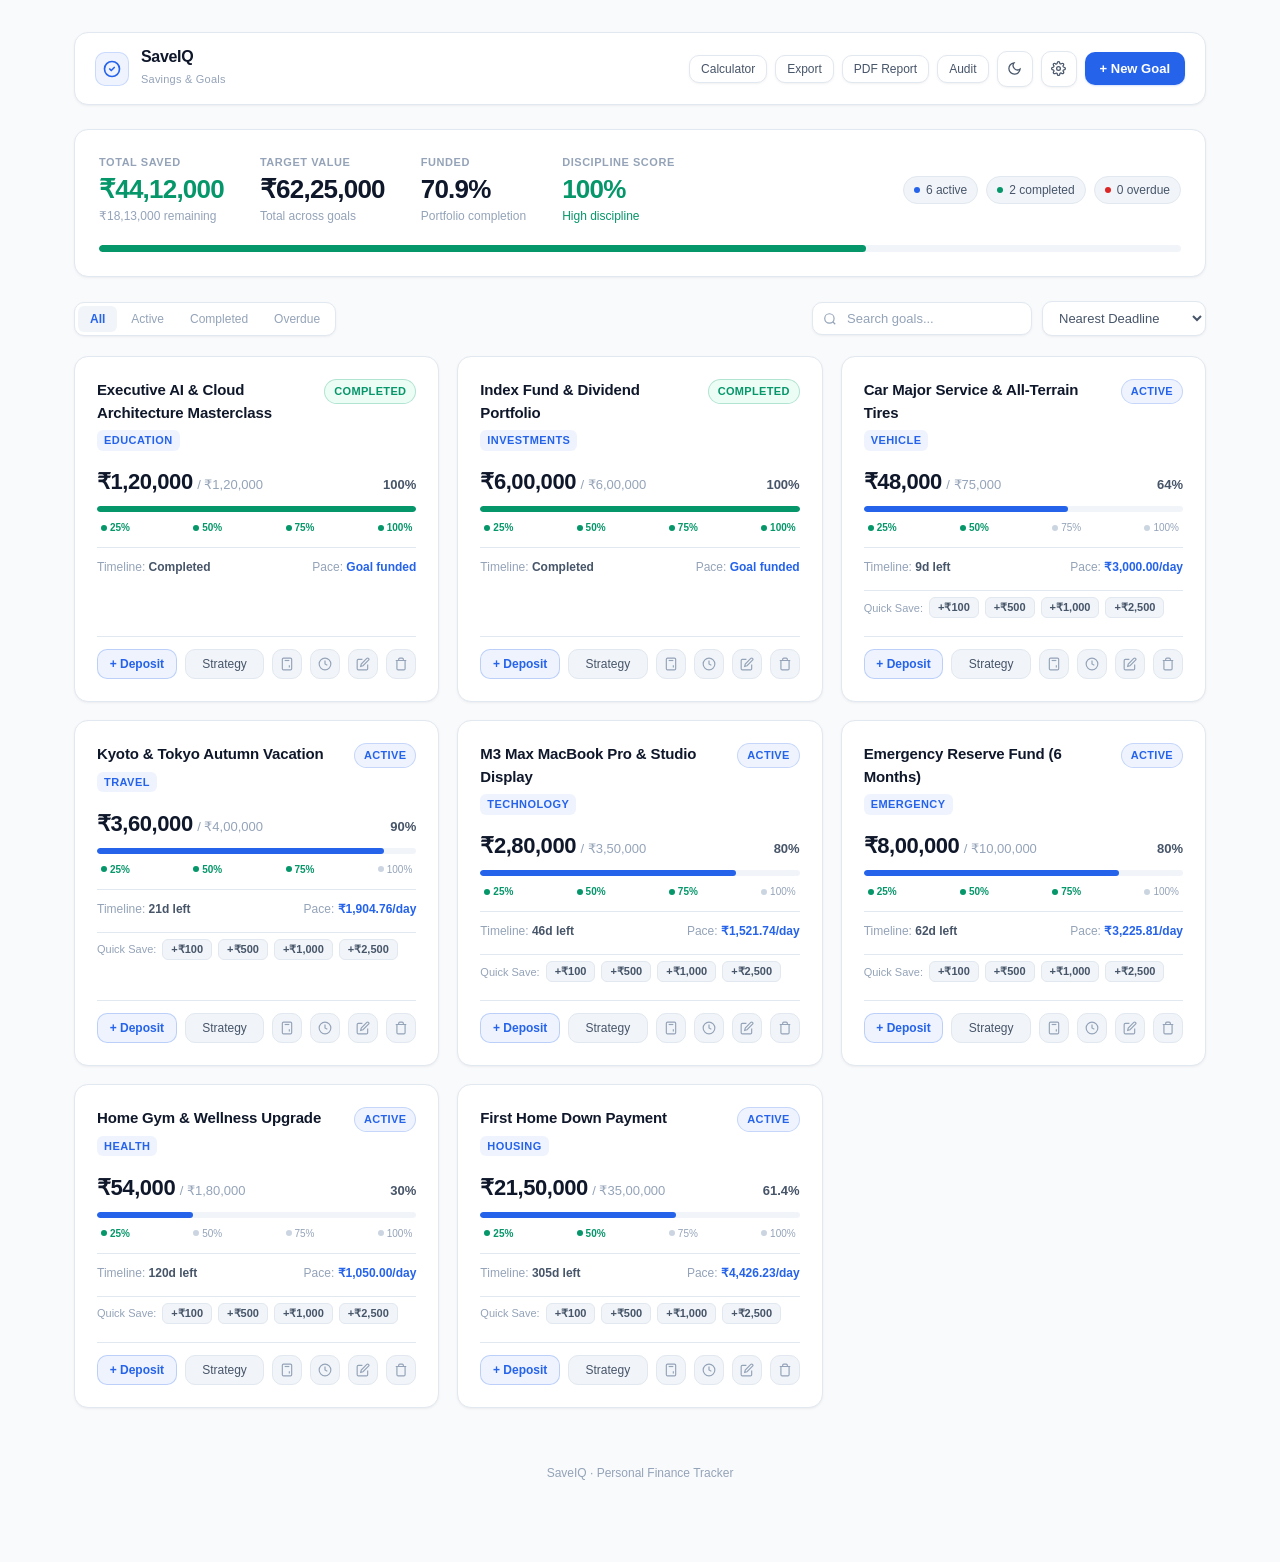
==== commit 96912e98: "Convert currency from USD to Indian Rupees (INR) across the application - Replaced dollar signs with" ====
--- a/Index.html
+++ b/Index.html
@@ -1198,12 +1198,12 @@
         <div class="overview-stat-group">
           <div class="overview-stat">
             <span class="label">Total Saved</span>
-            <span class="value accent" id="kpiTotalSaved">$0.00</span>
-            <span class="sub" id="kpiRemainingLabel">$0.00 remaining</span>
+            <span class="value accent" id="kpiTotalSaved">₹0.00</span>
+            <span class="sub" id="kpiRemainingLabel">₹0.00 remaining</span>
           </div>
           <div class="overview-stat">
             <span class="label">Target Value</span>
-            <span class="value" id="kpiTotalTarget">$0.00</span>
+            <span class="value" id="kpiTotalTarget">₹0.00</span>
             <span class="sub">Total across goals</span>
           </div>
           <div class="overview-stat">
@@ -1296,12 +1296,12 @@
 
         <div class="form-row">
           <div class="form-group">
-            <label class="form-label" for="goalTarget">Target Amount ($)</label>
-            <input type="number" id="goalTarget" class="form-input" min="1" step="0.01" placeholder="2500" required>
+            <label class="form-label" for="goalTarget">Target Amount (₹)</label>
+            <input type="number" id="goalTarget" class="form-input" min="1" step="1" placeholder="50000" required>
           </div>
           <div class="form-group">
-            <label class="form-label" for="goalInitial">Initial Deposit ($)</label>
-            <input type="number" id="goalInitial" class="form-input" min="0" step="0.01" placeholder="0">
+            <label class="form-label" for="goalInitial">Initial Deposit (₹)</label>
+            <input type="number" id="goalInitial" class="form-input" min="0" step="1" placeholder="0">
           </div>
         </div>
 
@@ -1357,18 +1357,18 @@
           Target: <strong id="depositGoalName" style="color: var(--text-primary);">Goal Name</strong>
         </p>
         <p style="color: var(--text-muted); font-size: 13px; margin-bottom: 16px;">
-          Remaining to fund: <strong id="depositGoalRemaining" style="color: var(--text-primary);">$0</strong>
+          Remaining to fund: <strong id="depositGoalRemaining" style="color: var(--text-primary);">₹0</strong>
         </p>
 
         <div class="form-group">
-          <label class="form-label" for="depositAmountInput">Amount ($)</label>
-          <input type="number" id="depositAmountInput" class="form-input" min="1" step="0.01" placeholder="Enter deposit amount" required autofocus>
+          <label class="form-label" for="depositAmountInput">Deposit Amount (₹)</label>
+          <input type="number" id="depositAmountInput" class="form-input" min="1" step="1" placeholder="Enter deposit amount" required autofocus>
           
           <div class="preset-chips">
-            <button type="button" class="preset-chip" onclick="setPresetDeposit(25)">+$25</button>
-            <button type="button" class="preset-chip" onclick="setPresetDeposit(50)">+$50</button>
-            <button type="button" class="preset-chip" onclick="setPresetDeposit(100)">+$100</button>
-            <button type="button" class="preset-chip" onclick="setPresetDeposit(250)">+$250</button>
+            <button type="button" class="preset-chip" onclick="setPresetDeposit(500)">+₹500</button>
+            <button type="button" class="preset-chip" onclick="setPresetDeposit(1000)">+₹1,000</button>
+            <button type="button" class="preset-chip" onclick="setPresetDeposit(2500)">+₹2,500</button>
+            <button type="button" class="preset-chip" onclick="setPresetDeposit(5000)">+₹5,000</button>
             <button type="button" class="preset-chip" id="chipRemainingBalance">Full Balance</button>
           </div>
         </div>
@@ -1482,22 +1482,22 @@
 
       <div class="form-row">
         <div class="form-group">
-          <label class="form-label" for="simTargetInput">Target Capital ($)</label>
-          <input type="number" id="simTargetInput" class="form-input" min="1" step="50" value="2500">
+          <label class="form-label" for="simTargetInput">Target Capital (₹)</label>
+          <input type="number" id="simTargetInput" class="form-input" min="1" step="1000" value="100000">
         </div>
         <div class="form-group">
-          <label class="form-label" for="simSavedInput">Already Saved ($)</label>
-          <input type="number" id="simSavedInput" class="form-input" min="0" step="10" value="0">
+          <label class="form-label" for="simSavedInput">Already Saved (₹)</label>
+          <input type="number" id="simSavedInput" class="form-input" min="0" step="500" value="0">
         </div>
       </div>
 
       <div class="simulator-box">
         <div style="display: flex; justify-content: space-between; align-items: center;">
           <span style="font-size: 13px; font-weight: 600; color: var(--text-primary);">Weekly Contribution Rate:</span>
-          <span style="font-size: 15px; font-weight: 700; color: var(--accent-primary);" id="simWeeklyLabel">$50/week</span>
+          <span style="font-size: 15px; font-weight: 700; color: var(--accent-primary);" id="simWeeklyLabel">₹2,000/week</span>
         </div>
         <div class="sim-slider-row">
-          <input type="range" id="simWeeklySlider" class="sim-slider" min="5" max="500" step="5" value="50">
+          <input type="range" id="simWeeklySlider" class="sim-slider" min="200" max="25000" step="200" value="2000">
         </div>
 
         <div class="sim-stats-grid">
@@ -1511,12 +1511,12 @@
           </div>
           <div class="sim-stat-card">
             <span class="sim-stat-label">Daily Required</span>
-            <div class="sim-stat-val" id="simDailyPaceVal">$7.14/day</div>
+            <div class="sim-stat-val" id="simDailyPaceVal">₹285.71/day</div>
           </div>
         </div>
 
         <div id="simAccelerationTip" style="margin-top: 14px; font-size: 12px; color: var(--text-secondary); background: var(--bg-surface); border: 1px solid var(--border-subtle); padding: 10px 12px; border-radius: var(--radius-md);">
-          💡 Adding <strong>+$25/week</strong> reaches your goal much faster!
+          💡 Adding <strong>+₹1,000/week</strong> reaches your goal much faster!
         </div>
       </div>
 
@@ -1561,8 +1561,8 @@
 
         <div class="form-row">
           <div class="form-group">
-            <label class="form-label" for="editGoalTarget">Target Amount ($)</label>
-            <input type="number" id="editGoalTarget" class="form-input" min="1" step="0.01" required>
+            <label class="form-label" for="editGoalTarget">Target Amount (₹)</label>
+            <input type="number" id="editGoalTarget" class="form-input" min="1" step="1" required>
           </div>
           <div class="form-group">
             <label class="form-label" for="editGoalDeadline">Target Deadline</label>
@@ -1656,6 +1656,20 @@
   "Health & Wellness": "Health",
   "General Savings": "General"
 };
+
+// ==========================================
+// CURRENCY FORMATTER (Indian Rupees ₹)
+// ==========================================
+const CURRENCY_SYMBOL = "₹";
+
+function formatCurrency(num, showDecimals = false) {
+  if (num === null || num === undefined || isNaN(num)) return `${CURRENCY_SYMBOL}0`;
+  const n = Number(num);
+  const options = showDecimals
+    ? { minimumFractionDigits: 2, maximumFractionDigits: 2 }
+    : { minimumFractionDigits: 0, maximumFractionDigits: 2 };
+  return `${CURRENCY_SYMBOL}${n.toLocaleString('en-IN', options)}`;
+}
 
 // ==========================================
 // THEME MANAGEMENT (Light by Default)
@@ -1924,14 +1938,14 @@
     try {
       const prompt = `SAVINGS GOAL ANALYSIS:
 - Goal: ${goal.goalName} (${goal.purpose})
-- Target: ${goal.targetAmount.toFixed(2)}
-- Current Balance: ${goal.savedAmount.toFixed(2)} (${goal.progressPercent}%)
-- Remaining: ${goal.remainingAmount.toFixed(2)}
+- Target: ₹${goal.targetAmount.toLocaleString('en-IN')}
+- Current Balance: ₹${goal.savedAmount.toLocaleString('en-IN')} (${goal.progressPercent}%)
+- Remaining: ₹${goal.remainingAmount.toLocaleString('en-IN')}
 - Target Date: ${goal.deadline} (${goal.daysLeft} days)
 - Status: ${goal.status}
-- Pacing: ${goal.dailyRequired.toFixed(2)}/day (${goal.weeklyRequired.toFixed(2)}/week)
-
-Provide a sharp, practical financial plan in clean markdown with:
+- Pacing: ₹${goal.dailyRequired.toFixed(2)}/day (₹${goal.weeklyRequired.toFixed(2)}/week)
+
+Provide a sharp, practical financial plan in clean markdown with amounts formatted in Indian Rupees (₹):
 1. Trajectory & Pacing Review
 2. Milestone Schedule (Weekly contributions)
 3. 3 Expense-Reduction Tactics relevant to ${goal.purpose}
@@ -2089,8 +2103,8 @@
     {
       id: "GID-DEMO01",
       goalName: "Emergency Reserve Fund (6 Months)",
-      targetAmount: 12000,
-      savedAmount: 9600,
+      targetAmount: 1000000,
+      savedAmount: 800000,
       deadline: formatOffset(62),
       purpose: "Emergency Fund",
       createdAt: "2026-06-15 10:00:00",
@@ -2100,8 +2114,8 @@
     {
       id: "GID-DEMO02",
       goalName: "M3 Max MacBook Pro & Studio Display",
-      targetAmount: 3500,
-      savedAmount: 2800,
+      targetAmount: 350000,
+      savedAmount: 280000,
       deadline: formatOffset(46),
       purpose: "Tech & Gadgets",
       createdAt: "2026-08-01 14:20:00",
@@ -2111,8 +2125,8 @@
     {
       id: "GID-DEMO03",
       goalName: "Kyoto & Tokyo Autumn Vacation",
-      targetAmount: 4200,
-      savedAmount: 3800,
+      targetAmount: 400000,
+      savedAmount: 360000,
       deadline: formatOffset(21),
       purpose: "Vacation & Travel",
       createdAt: "2026-05-10 11:30:00",
@@ -2122,8 +2136,8 @@
     {
       id: "GID-DEMO04",
       goalName: "First Home Down Payment",
-      targetAmount: 45000,
-      savedAmount: 27500,
+      targetAmount: 3500000,
+      savedAmount: 2150000,
       deadline: formatOffset(305),
       purpose: "Home & Real Estate",
       createdAt: "2026-01-10 09:00:00",
@@ -2133,8 +2147,8 @@
     {
       id: "GID-DEMO05",
       goalName: "Index Fund & Dividend Portfolio",
-      targetAmount: 8000,
-      savedAmount: 8000,
+      targetAmount: 600000,
+      savedAmount: 600000,
       deadline: formatOffset(-15),
       purpose: "Investment & Wealth",
       createdAt: "2026-03-01 08:00:00",
@@ -2144,8 +2158,8 @@
     {
       id: "GID-DEMO06",
       goalName: "Car Major Service & All-Terrain Tires",
-      targetAmount: 1200,
-      savedAmount: 750,
+      targetAmount: 75000,
+      savedAmount: 48000,
       deadline: formatOffset(9),
       purpose: "Vehicle & Transport",
       createdAt: "2026-09-01 16:45:00",
@@ -2155,8 +2169,8 @@
     {
       id: "GID-DEMO07",
       goalName: "Executive AI & Cloud Architecture Masterclass",
-      targetAmount: 1500,
-      savedAmount: 1500,
+      targetAmount: 120000,
+      savedAmount: 120000,
       deadline: formatOffset(-30),
       purpose: "Education & Career",
       createdAt: "2026-07-01 12:00:00",
@@ -2166,8 +2180,8 @@
     {
       id: "GID-DEMO08",
       goalName: "Home Gym & Wellness Upgrade",
-      targetAmount: 2200,
-      savedAmount: 650,
+      targetAmount: 180000,
+      savedAmount: 54000,
       deadline: formatOffset(120),
       purpose: "Health & Wellness",
       createdAt: "2026-10-01 15:10:00",
@@ -2179,21 +2193,21 @@
 
 function generateClientHeuristic(goal) {
   return `### Velocity & Pacing Assessment
-- **Funded:** ${goal.savedAmount.toLocaleString()} of ${goal.targetAmount.toLocaleString()} (${goal.progressPercent}%)
-- **Outstanding Balance:** ${goal.remainingAmount.toLocaleString()}
+- **Funded:** ${formatCurrency(goal.savedAmount)} of ${formatCurrency(goal.targetAmount)} (${goal.progressPercent}%)
+- **Outstanding Balance:** ${formatCurrency(goal.remainingAmount)}
 - **Timeline Horizon:** ${goal.deadline} (${goal.daysLeft} days remaining)
 
 ### Structured Contribution Milestones
-- **Daily Pace:** **${goal.dailyRequired.toFixed(2)} / day**
-- **Weekly Milestone:** **${goal.weeklyRequired.toFixed(2)} / week**
+- **Daily Pace:** **${formatCurrency(goal.dailyRequired, true)} / day**
+- **Weekly Milestone:** **${formatCurrency(goal.weeklyRequired, true)} / week**
 
 ### High-Impact Expense Levers (${goal.purpose})
-1. **Automated Payday Sweep:** Transfer ${goal.weeklyRequired.toFixed(2)} on every compensation date before discretionary budgeting.
-2. **Subscription Audit:** Audit bank recurring debits and pause one unused digital subscription.
-3. **The 48-Hour Delay:** Hold off on discretionary purchases exceeding $50 for 48 hours; deposit unspent funds immediately.
+1. **Automated Payday Sweep:** Transfer ${formatCurrency(goal.weeklyRequired, true)} on every salary date before discretionary budgeting.
+2. **Subscription Audit:** Audit bank recurring debits and cancel one unused digital subscription.
+3. **The 48-Hour Rule:** For discretionary expenses exceeding ₹2,000, wait 48 hours; transfer the unspent amount to your savings goal.
 
 ### Behavioral Discipline Protocol
-Keep target savings segregated in a dedicated high-yield account with withdrawal friction to eliminate spontaneous liquidations.`;
+Keep target savings segregated in a dedicated high-yield auto-sweep account with withdrawal friction to eliminate spontaneous liquidations.`;
 }
 
 // ==========================================
@@ -2247,7 +2261,7 @@
     container.innerHTML = `
       <div style="text-align: center; padding: 28px 16px; color: var(--text-muted); font-size: 13px;">
         No individual deposits logged yet for this goal.<br>
-        Current balance: <strong style="color: var(--text-primary);">${goal.savedAmount.toLocaleString()}</strong>
+        Current balance: <strong style="color: var(--text-primary);">${formatCurrency(goal.savedAmount)}</strong>
       </div>
     `;
   } else {
@@ -2265,7 +2279,7 @@
             <tr>
               <td>${escapeHtml(tx.date)}</td>
               <td>${escapeHtml(tx.note)}</td>
-              <td class="amount" style="text-align: right;">+${tx.amount.toFixed(2)}</td>
+              <td class="amount" style="text-align: right;">+${formatCurrency(tx.amount)}</td>
             </tr>
           `).join("")}
         </tbody>
@@ -2322,9 +2336,9 @@
 function runSimulation() {
   const target = parseFloat(document.getElementById("simTargetInput").value) || 0;
   const saved = parseFloat(document.getElementById("simSavedInput").value) || 0;
-  const weeklyDeposit = parseFloat(document.getElementById("simWeeklySlider").value) || 50;
-
-  document.getElementById("simWeeklyLabel").textContent = `${weeklyDeposit}/week`;
+  const weeklyDeposit = parseFloat(document.getElementById("simWeeklySlider").value) || 2000;
+
+  document.getElementById("simWeeklyLabel").textContent = `${formatCurrency(weeklyDeposit)}/week`;
 
   const remaining = Math.max(target - saved, 0);
   const weeksNeeded = weeklyDeposit > 0 ? Math.ceil(remaining / weeklyDeposit) : 0;
@@ -2335,15 +2349,16 @@
 
   setText("simWeeksVal", `${weeksNeeded} wks`);
   setText("simDateVal", targetDate.toLocaleDateString(undefined, { month: 'short', day: 'numeric', year: 'numeric' }));
-  setText("simDailyPaceVal", `${(weeklyDeposit / 7).toFixed(2)}/day`);
+  setText("simDailyPaceVal", `${formatCurrency(weeklyDeposit / 7, true)}/day`);
 
   const accelerationText = document.getElementById("simAccelerationTip");
   if (accelerationText) {
-    const fasterWeekly = weeklyDeposit + 25;
+    const boost = 1000;
+    const fasterWeekly = weeklyDeposit + boost;
     const fasterWeeks = Math.ceil(remaining / fasterWeekly);
     const weeksSaved = weeksNeeded - fasterWeeks;
     if (weeksSaved > 0 && remaining > 0) {
-      accelerationText.innerHTML = `💡 Adding <strong>+$25/week</strong> reaches this goal <strong>${weeksSaved} week${weeksSaved > 1 ? 's' : ''} (${weeksSaved * 7} days) sooner</strong>!`;
+      accelerationText.innerHTML = `💡 Adding <strong>+${formatCurrency(boost)}/week</strong> reaches this goal <strong>${weeksSaved} week${weeksSaved > 1 ? 's' : ''} (${weeksSaved * 7} days) sooner</strong>!`;
     } else {
       accelerationText.textContent = remaining === 0 ? "🎉 Target already fully funded!" : "Consistent contributions compound quickly!";
     }
@@ -2449,13 +2464,13 @@
 
 function renderKPIs() {
   const s = AppState.stats;
-  setText("kpiTotalTarget", `${s.totalTarget.toLocaleString(undefined, {minimumFractionDigits: 0, maximumFractionDigits: 2})}`);
-  setText("kpiTotalSaved", `${s.totalSaved.toLocaleString(undefined, {minimumFractionDigits: 0, maximumFractionDigits: 2})}`);
+  setText("kpiTotalTarget", formatCurrency(s.totalTarget));
+  setText("kpiTotalSaved", formatCurrency(s.totalSaved));
   setText("kpiOverallProgress", `${s.overallProgress}%`);
   setText("kpiActiveGoals", `${s.activeGoals} active`);
   setText("kpiCompletedGoals", `${s.completedGoals} completed`);
   setText("kpiOverdueGoals", `${s.overdueGoals} overdue`);
-  setText("kpiRemainingLabel", `${s.totalRemaining.toLocaleString(undefined, {minimumFractionDigits: 0, maximumFractionDigits: 2})} remaining`);
+  setText("kpiRemainingLabel", `${formatCurrency(s.totalRemaining)} remaining`);
 
   setText("kpiDisciplineScore", `${s.disciplineScore}%`);
   const subEl = document.getElementById("kpiDisciplineSub");
@@ -2548,7 +2563,7 @@
 
   const paceLabel = isCompleted
     ? "Goal funded"
-    : (g.dailyRequired > 0 ? `${g.dailyRequired.toFixed(2)}/day` : "Target achieved");
+    : (g.dailyRequired > 0 ? `${formatCurrency(g.dailyRequired, true)}/day` : "Target achieved");
 
   return `
     <div class="goal-card" id="card-${g.id}">
@@ -2563,8 +2578,8 @@
 
         <div class="card-amounts">
           <div>
-            <span class="card-amount-saved">${g.savedAmount.toLocaleString(undefined, {minimumFractionDigits: 0, maximumFractionDigits: 2})}</span>
-            <span class="card-amount-target">/ ${g.targetAmount.toLocaleString()}</span>
+            <span class="card-amount-saved">${formatCurrency(g.savedAmount)}</span>
+            <span class="card-amount-target">/ ${formatCurrency(g.targetAmount)}</span>
           </div>
           <span class="card-progress-percent">${g.progressPercent}%</span>
         </div>
@@ -2598,10 +2613,10 @@
         ${!isCompleted ? `
         <div class="card-quick-saves">
           <span class="card-quick-label">Quick Save:</span>
-          <button class="btn-quick-chip" onclick="quickDeposit('${g.id}', 10)">+$10</button>
-          <button class="btn-quick-chip" onclick="quickDeposit('${g.id}', 25)">+$25</button>
-          <button class="btn-quick-chip" onclick="quickDeposit('${g.id}', 50)">+$50</button>
-          <button class="btn-quick-chip" onclick="quickDeposit('${g.id}', 100)">+$100</button>
+          <button class="btn-quick-chip" onclick="quickDeposit('${g.id}', 100)">+₹100</button>
+          <button class="btn-quick-chip" onclick="quickDeposit('${g.id}', 500)">+₹500</button>
+          <button class="btn-quick-chip" onclick="quickDeposit('${g.id}', 1000)">+₹1,000</button>
+          <button class="btn-quick-chip" onclick="quickDeposit('${g.id}', 2500)">+₹2,500</button>
         </div>` : ''}
       </div>
 
@@ -2678,7 +2693,7 @@
     const weekly = (remaining / (days / 7)).toFixed(2);
     if (previewBox) {
       previewBox.style.display = "block";
-      previewBox.innerHTML = `Pacing target: <strong>${daily}/day</strong> · <strong>${weekly}/week</strong> over ${days} days`;
+      previewBox.innerHTML = `Pacing target: <strong>${formatCurrency(daily, true)}/day</strong> · <strong>${formatCurrency(weekly, true)}/week</strong> over ${days} days`;
     }
   } else if (previewBox) {
     previewBox.style.display = "none";
@@ -2728,7 +2743,7 @@
   AppState.currentGoalForDeposit = goal;
 
   document.getElementById("depositGoalName").textContent = goal.goalName;
-  document.getElementById("depositGoalRemaining").textContent = "$" + goal.remainingAmount.toLocaleString(undefined, {minimumFractionDigits: 0, maximumFractionDigits: 2});
+  document.getElementById("depositGoalRemaining").textContent = formatCurrency(goal.remainingAmount);
   document.getElementById("depositAmountInput").value = "";
   const noteInput = document.getElementById("depositNoteInput");
   if (noteInput) noteInput.value = "";
@@ -2736,7 +2751,7 @@
   // Dynamic Full Balance chip
   const remainingChip = document.getElementById("chipRemainingBalance");
   if (remainingChip) {
-    remainingChip.textContent = `Full (${goal.remainingAmount.toFixed(0)})`;
+    remainingChip.textContent = `Full (${formatCurrency(goal.remainingAmount)})`;
     remainingChip.onclick = () => setPresetDeposit(goal.remainingAmount);
   }
 
@@ -2760,7 +2775,7 @@
     const res = await BackendBridge.addDeposit(goalId, amount);
     if (res.success) {
       recordTransaction(goalId, amount, "Quick save micro-deposit");
-      showToast(`+${amount} saved to ${goal.goalName}!`, "success");
+      showToast(`+${formatCurrency(amount)} saved to ${goal.goalName}!`, "success");
       await refreshDashboard();
     } else {
       showToast("Deposit failed: " + res.message, "error");
@@ -2791,7 +2806,7 @@
     const res = await BackendBridge.addDeposit(AppState.currentGoalForDeposit.id, amount);
     if (res.success) {
       recordTransaction(AppState.currentGoalForDeposit.id, amount, note);
-      showToast(`Deposited ${amount.toFixed(2)} to ${AppState.currentGoalForDeposit.goalName}`, "success");
+      showToast(`Deposited ${formatCurrency(amount, true)} to ${AppState.currentGoalForDeposit.goalName}`, "success");
       closeDepositModal();
       await refreshDashboard();
     } else {
@@ -2985,7 +3000,7 @@
     return;
   }
 
-  const headers = ["ID", "Goal Name", "Category", "Target ($)", "Saved ($)", "Remaining ($)", "Progress (%)", "Deadline", "Days Left", "Status", "Email"];
+  const headers = ["ID", "Goal Name", "Category", "Target (₹)", "Saved (₹)", "Remaining (₹)", "Progress (%)", "Deadline", "Days Left", "Status", "Email"];
   const rows = AppState.goals.map(g => [
     g.id,
     `"${g.goalName.replace(/"/g, '""')}"`,
